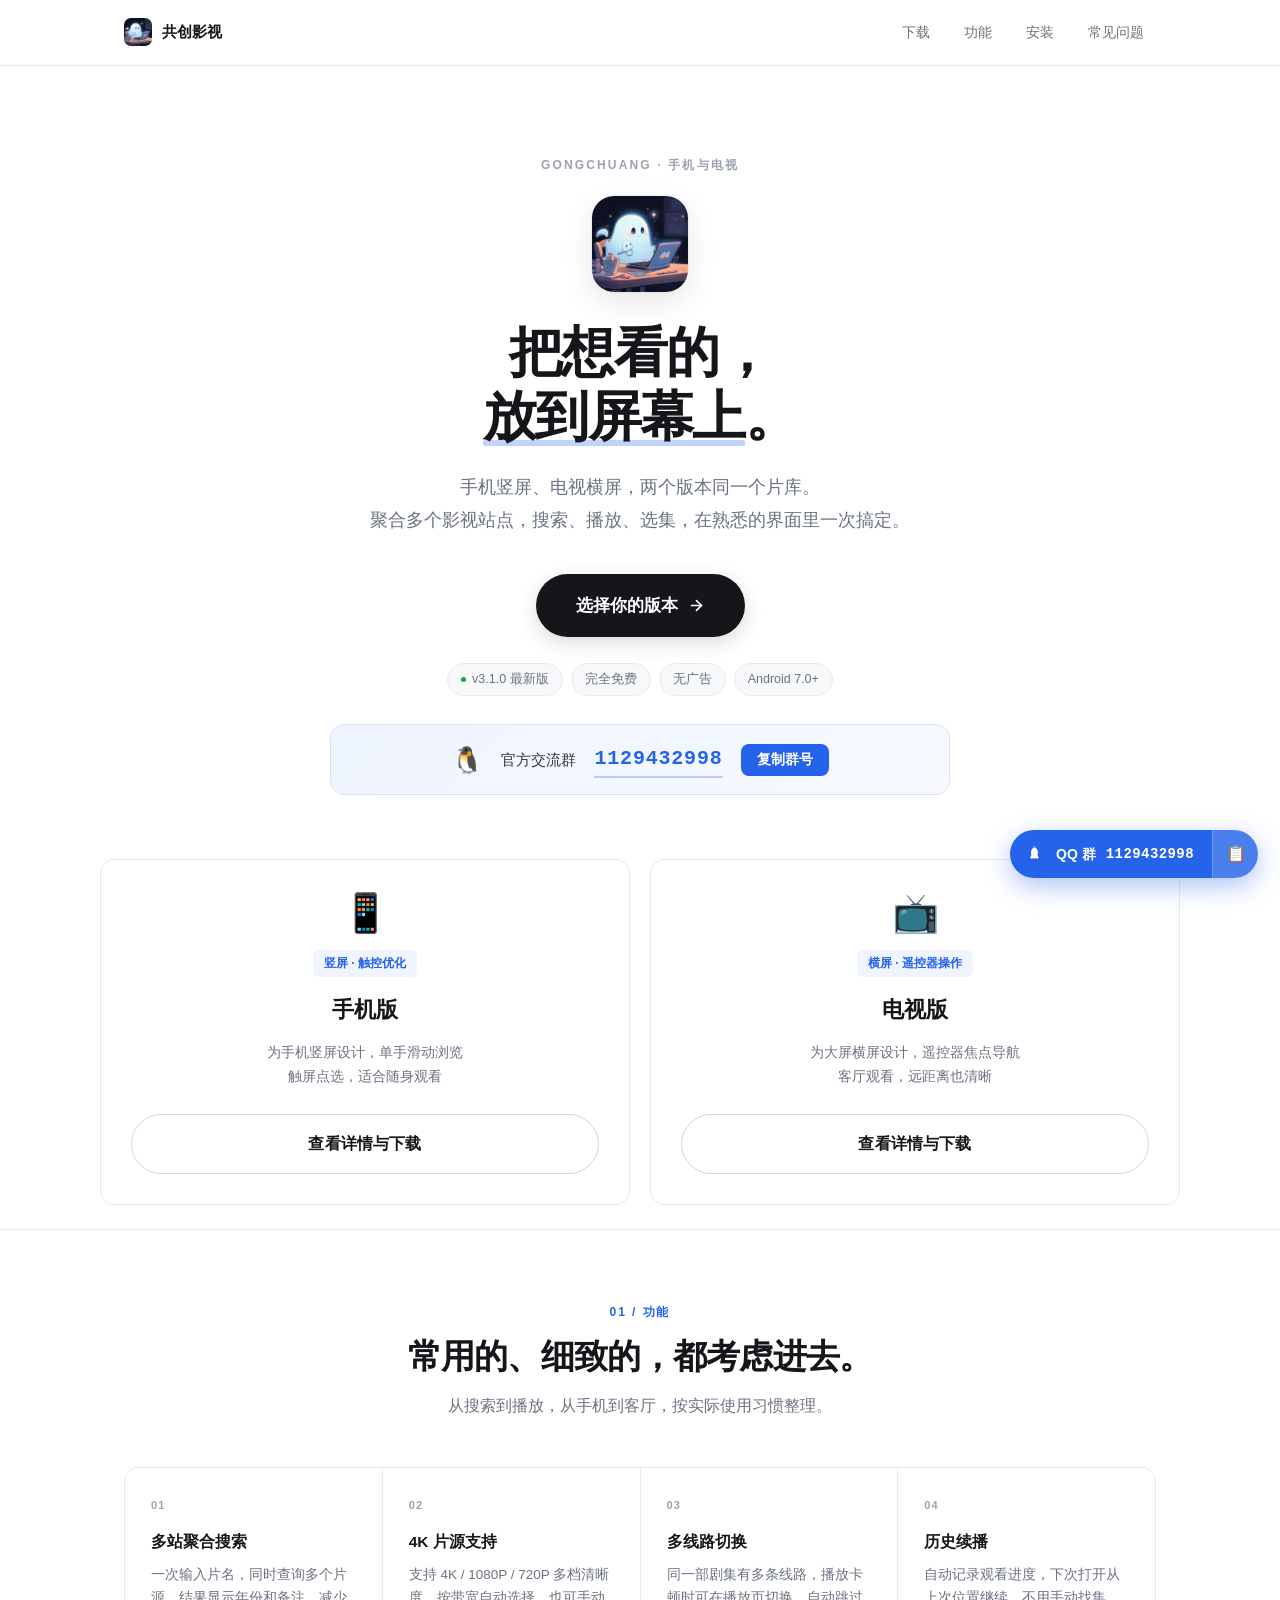
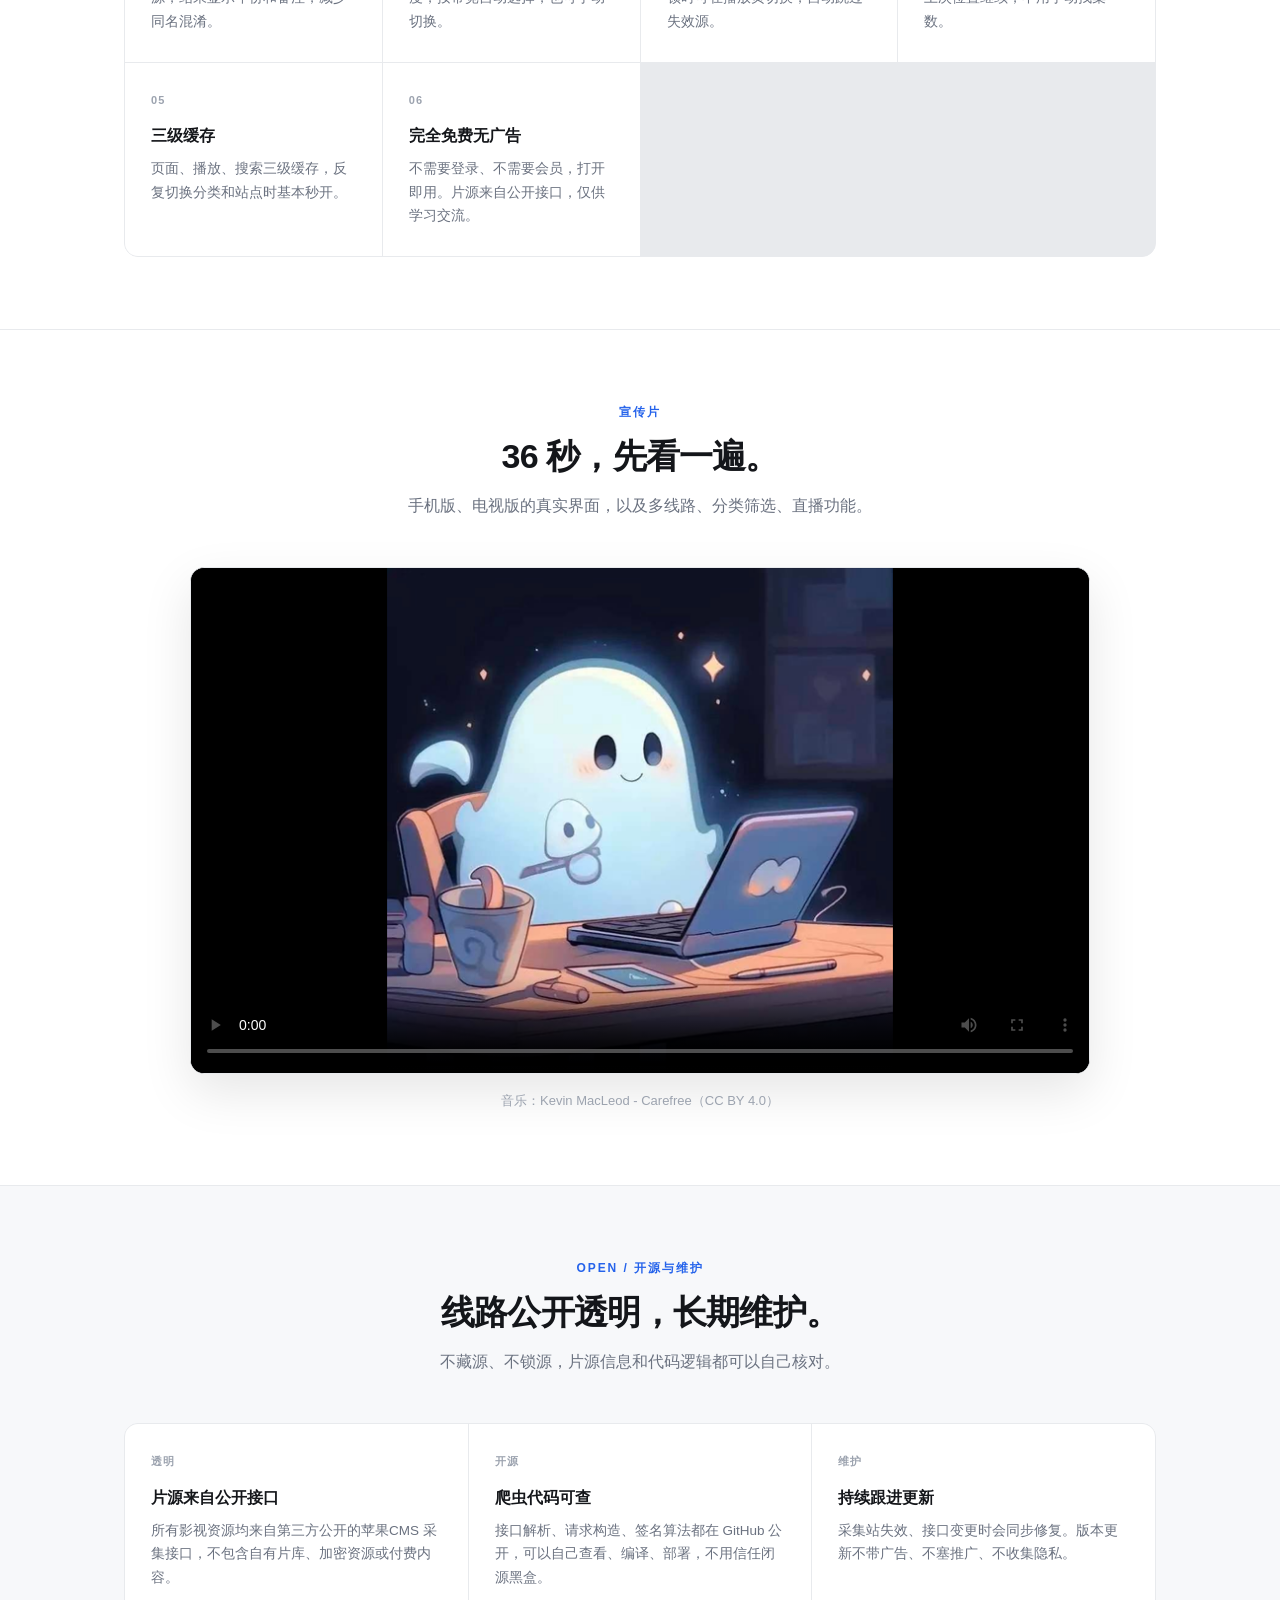
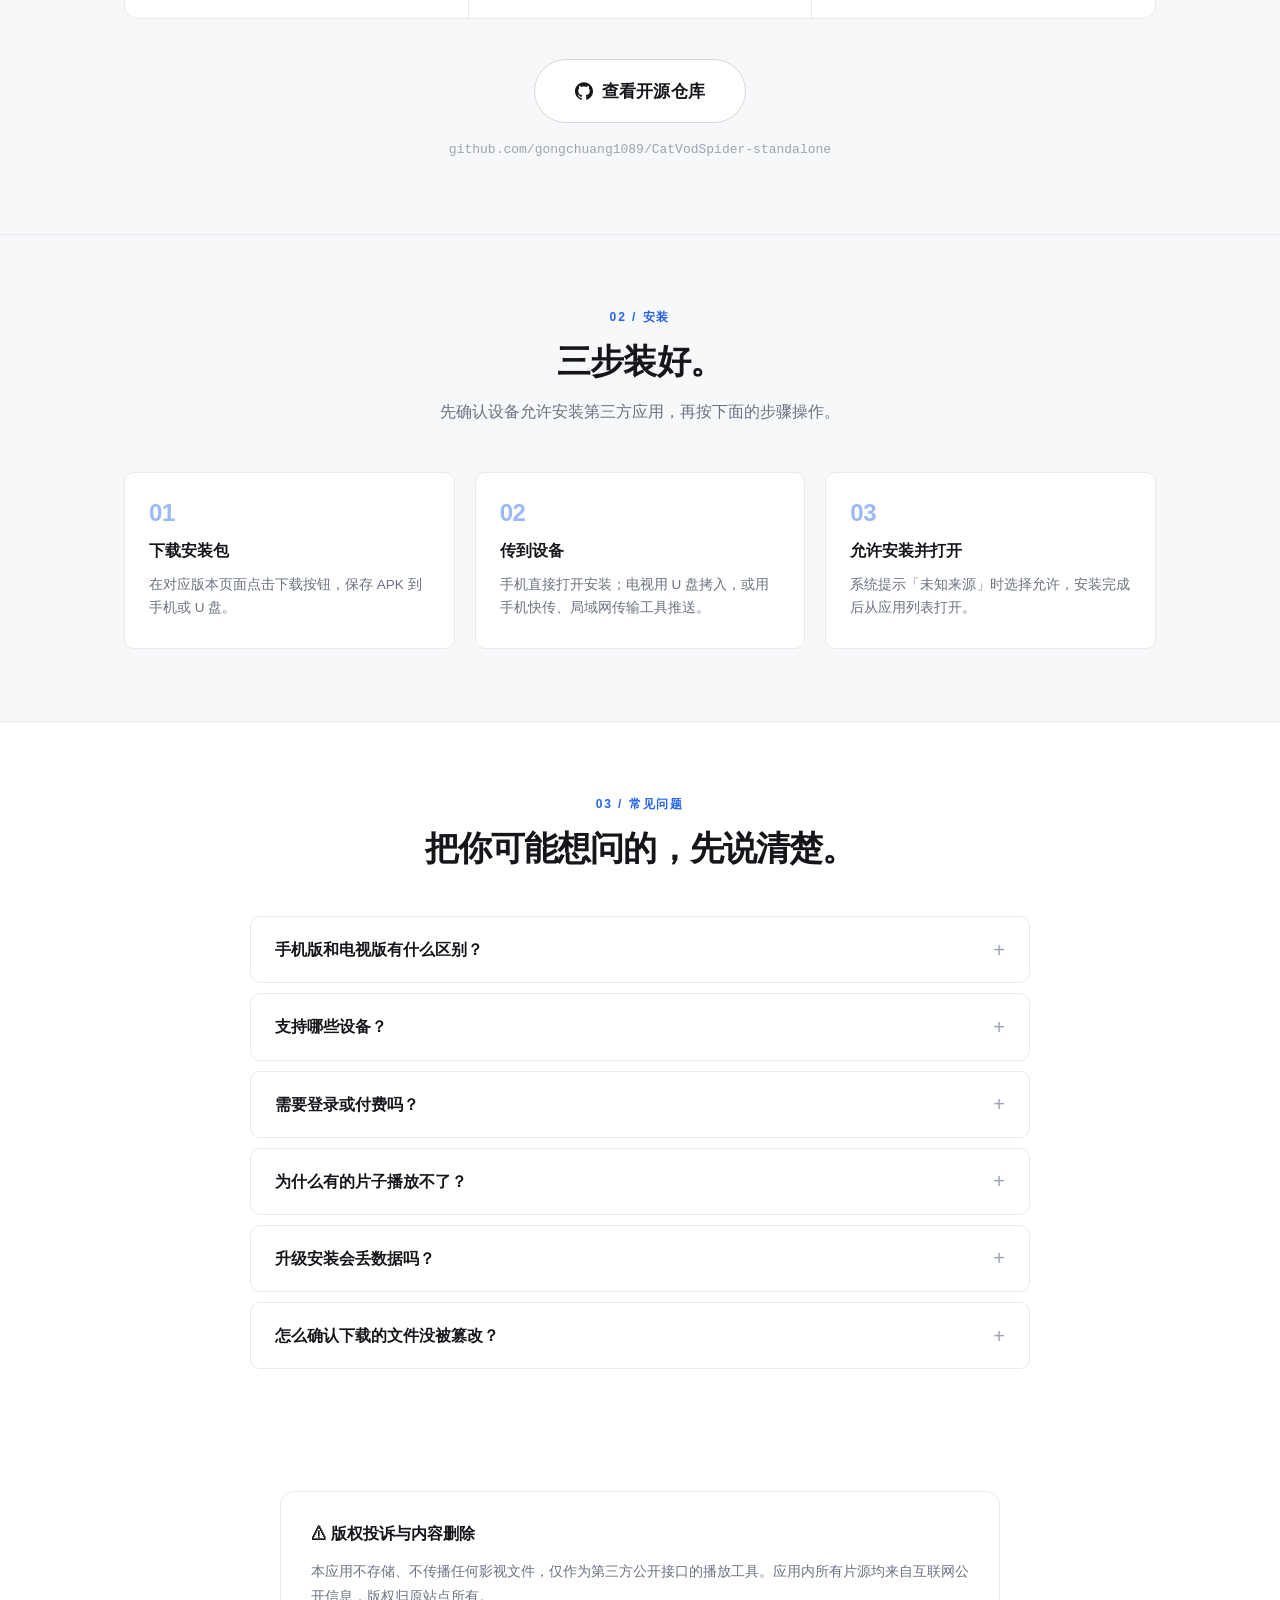
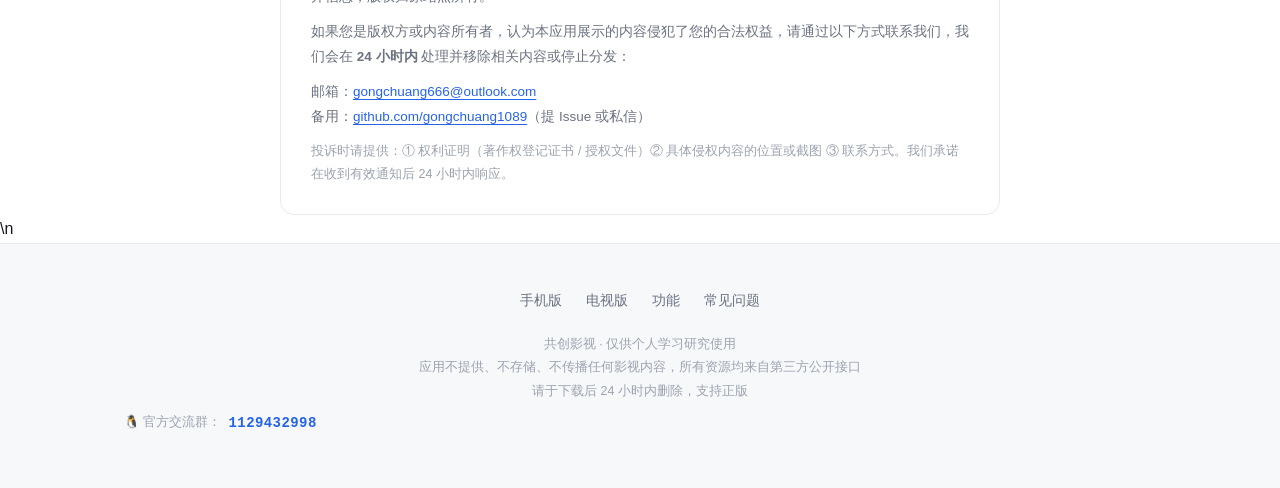
==== index.html @ 3f829c0d "Add files via upload" ====
<!DOCTYPE html>
<html lang="zh-CN">
<head>
<meta charset="UTF-8">
<meta name="viewport" content="width=device-width, initial-scale=1, viewport-fit=cover">
<meta name="theme-color" content="#ffffff">
<title>共创影视 · 手机版 / 电视版下载</title>
<meta name="description" content="共创影视 App 官方下载。手机竖屏、电视横屏双版本，聚合多个影视站点，4K 片源，无广告完全免费。">
<meta property="og:title" content="共创影视 · 手机版 / 电视版下载">
<meta property="og:description" content="手机竖屏、电视横屏双版本，聚合多个影视站点，4K 片源，无广告完全免费。">
<meta property="og:image" content="assets/icon.png">
<meta property="og:type" content="website">
<link rel="icon" href="assets/icon.png">
<link rel="apple-touch-icon" href="assets/icon.png">
<link rel="stylesheet" href="style.css">
</head>
<body>

<nav class="nav">
  <div class="nav-inner">
    <img class="nav-logo" src="assets/icon.png" alt="共创影视">
    <span class="nav-title">共创影视</span>
    <span class="nav-spacer"></span>
    <a class="nav-link" href="#download">下载</a>
    <a class="nav-link" href="#features">功能</a>
    <a class="nav-link" href="#install">安装</a>
    <a class="nav-link" href="#faq">常见问题</a>
  </div>
</nav>

<main>

  <!-- Hero -->
  <section class="wrap hero">
    <span class="hero-eyebrow">GONGCHUANG · 手机与电视</span>
    <img class="hero-icon" src="assets/icon.png" alt="共创影视图标">
    <h1>把想看的，<br><span class="mark">放到屏幕上</span>。</h1>
    <p class="hero-sub">
      手机竖屏、电视横屏，两个版本同一个片库。<br>
      聚合多个影视站点，搜索、播放、选集，在熟悉的界面里一次搞定。
    </p>
    <a class="btn btn-primary btn-lg" href="#download">
      选择你的版本
      <svg width="17" height="17" viewBox="0 0 24 24" fill="none" stroke="currentColor" stroke-width="2.4" stroke-linecap="round" stroke-linejoin="round"><line x1="5" y1="12" x2="19" y2="12"/><polyline points="12 5 19 12 12 19"/></svg>
    </a>
    <div class="hero-meta">
      <span class="meta-pill"><span class="dot"></span>v3.1.0 最新版</span>
      <span class="meta-pill">完全免费</span>
      <span class="meta-pill">无广告</span>
      <span class="meta-pill">Android 7.0+</span>
    </div>
      <div class="qq-banner">
      <span class="qq-icon">🐧</span>
      <span class="qq-text">官方交流群</span>
      <a class="qq-num qq-link" href="https://qm.qq.com/q/2h6XqxaWzi" target="_blank" rel="noopener noreferrer" title="点击打开 QQ 群">1129432998</a>
      <button class="qq-copy" data-qq="1129432998">复制群号</button>
    </div>
</section>

  <!-- 版本选择 -->
  <section class="wrap pick" id="download">
    <div class="pick-card">
      <div class="pick-emoji">📱</div>
      <span class="pick-tag">竖屏 · 触控优化</span>
      <h3>手机版</h3>
      <p>为手机竖屏设计，单手滑动浏览<br>触屏点选，适合随身观看</p>
      <a class="btn btn-outline" href="/phone">查看详情与下载</a>
    </div>
    <div class="pick-card">
      <div class="pick-emoji">📺</div>
      <span class="pick-tag">横屏 · 遥控器操作</span>
      <h3>电视版</h3>
      <p>为大屏横屏设计，遥控器焦点导航<br>客厅观看，远距离也清晰</p>
      <a class="btn btn-outline" href="/tv">查看详情与下载</a>
    </div>
  </section>

  <!-- 功能 -->
  <section class="section" id="features">
    <div class="wrap">
      <div class="section-head center">
        <span class="section-num">01 / 功能</span>
        <h2>常用的、细致的，都考虑进去。</h2>
        <p>从搜索到播放，从手机到客厅，按实际使用习惯整理。</p>
      </div>
      <div class="features">
        <div class="feat">
          <div class="feat-num">01</div>
          <h4>多站聚合搜索</h4>
          <p>一次输入片名，同时查询多个片源，结果显示年份和备注，减少同名混淆。</p>
        </div>
        <div class="feat">
          <div class="feat-num">02</div>
          <h4>4K 片源支持</h4>
          <p>支持 4K / 1080P / 720P 多档清晰度，按带宽自动选择，也可手动切换。</p>
        </div>
        <div class="feat">
          <div class="feat-num">03</div>
          <h4>多线路切换</h4>
          <p>同一部剧集有多条线路，播放卡顿时可在播放页切换，自动跳过失效源。</p>
        </div>
        <div class="feat">
          <div class="feat-num">04</div>
          <h4>历史续播</h4>
          <p>自动记录观看进度，下次打开从上次位置继续，不用手动找集数。</p>
        </div>
        <div class="feat">
          <div class="feat-num">05</div>
          <h4>三级缓存</h4>
          <p>页面、播放、搜索三级缓存，反复切换分类和站点时基本秒开。</p>
        </div>
        <div class="feat">
          <div class="feat-num">06</div>
          <h4>完全免费无广告</h4>
          <p>不需要登录、不需要会员，打开即用。片源来自公开接口，仅供学习交流。</p>
        </div>
      </div>
    </div>
  </section>

  <!-- 宣传片 -->
  <section class="section" id="promo">
    <div class="wrap">
      <div class="section-head center">
        <span class="section-num">宣传片</span>
        <h2>36 秒，先看一遍。</h2>
        <p>手机版、电视版的真实界面，以及多线路、分类筛选、直播功能。</p>
      </div>
      <div class="promo-wrap">
        <video id="promoVideo" controls preload="metadata" playsinline
               poster="assets/icon.png" class="promo-video">
          <source src="assets/promo.mp4" type="video/mp4">
          你的浏览器不支持 HTML5 视频，请
          <a href="assets/promo.mp4" download>点此下载</a>。
        </video>
      </div>
      <p style="text-align:center;margin-top:16px;font-size:13px;color:var(--text-faint);">
        音乐：Kevin MacLeod - Carefree（CC BY 4.0）
      </p>
    </div>
  </section>
  <!-- 开源与维护 -->
  <section class="section section-alt" id="opensource">
    <div class="wrap">
      <div class="section-head center">
        <span class="section-num">OPEN / 开源与维护</span>
        <h2>线路公开透明，长期维护。</h2>
        <p>不藏源、不锁源，片源信息和代码逻辑都可以自己核对。</p>
      </div>

      <div class="features">
        <div class="feat">
          <div class="feat-num">透明</div>
          <h4>片源来自公开接口</h4>
          <p>所有影视资源均来自第三方公开的苹果CMS 采集接口，不包含自有片库、加密资源或付费内容。</p>
        </div>
        <div class="feat">
          <div class="feat-num">开源</div>
          <h4>爬虫代码可查</h4>
          <p>接口解析、请求构造、签名算法都在 GitHub 公开，可以自己查看、编译、部署，不用信任闭源黑盒。</p>
        </div>
        <div class="feat">
          <div class="feat-num">维护</div>
          <h4>持续跟进更新</h4>
          <p>采集站失效、接口变更时会同步修复。版本更新不带广告、不塞推广、不收集隐私。</p>
        </div>
      </div>

      <div style="text-align:center;margin-top:40px;">
        <a class="btn btn-outline btn-lg" href="https://github.com/gongchuang1089/CatVodSpider-standalone" target="_blank" rel="noopener noreferrer">
          <svg width="18" height="18" viewBox="0 0 24 24" fill="currentColor" aria-hidden="true"><path d="M12 .297c-6.63 0-12 5.373-12 12 0 5.303 3.438 9.8 8.205 11.385.6.113.82-.258.82-.577 0-.285-.01-1.04-.015-2.04-3.338.724-4.042-1.61-4.042-1.61C4.422 18.07 3.633 17.7 3.633 17.7c-1.087-.744.084-.729.084-.729 1.205.084 1.838 1.236 1.838 1.236 1.07 1.835 2.809 1.305 3.495.998.108-.776.417-1.305.76-1.605-2.665-.3-5.466-1.332-5.466-5.93 0-1.31.465-2.38 1.235-3.22-.135-.303-.54-1.523.105-3.176 0 0 1.005-.322 3.3 1.23.96-.267 1.98-.399 3-.405 1.02.006 2.04.138 3 .405 2.28-1.552 3.285-1.23 3.285-1.23.645 1.653.24 2.873.12 3.176.765.84 1.23 1.91 1.23 3.22 0 4.61-2.805 5.625-5.475 5.92.42.36.81 1.096.81 2.22 0 1.606-.015 2.896-.015 3.286 0 .315.21.69.825.57C20.565 22.092 24 17.592 24 12.297c0-6.627-5.373-12-12-12"/></svg>
          查看开源仓库
        </a>
        <p style="margin-top:16px;font-size:13px;color:var(--text-faint);font-family:ui-monospace,Consolas,monospace;word-break:break-all;">github.com/gongchuang1089/CatVodSpider-standalone</p>
      </div>
    </div>
  </section>
  <!-- 安装 -->
  <section class="section section-alt" id="install">
    <div class="wrap">
      <div class="section-head center">
        <span class="section-num">02 / 安装</span>
        <h2>三步装好。</h2>
        <p>先确认设备允许安装第三方应用，再按下面的步骤操作。</p>
      </div>
      <div class="steps">
        <div class="step">
          <h4>下载安装包</h4>
          <p>在对应版本页面点击下载按钮，保存 APK 到手机或 U 盘。</p>
        </div>
        <div class="step">
          <h4>传到设备</h4>
          <p>手机直接打开安装；电视用 U 盘拷入，或用手机快传、局域网传输工具推送。</p>
        </div>
        <div class="step">
          <h4>允许安装并打开</h4>
          <p>系统提示「未知来源」时选择允许，安装完成后从应用列表打开。</p>
        </div>
      </div>
    </div>
  </section>

  <!-- FAQ -->
  <section class="section" id="faq">
    <div class="wrap">
      <div class="section-head center">
        <span class="section-num">03 / 常见问题</span>
        <h2>把你可能想问的，先说清楚。</h2>
      </div>
      <div class="faq">
        <details class="faq-item">
          <summary>手机版和电视版有什么区别？</summary>
          <div class="faq-body">
            两个版本功能完全一致，区别在界面：手机版是竖屏布局，适合触屏滑动操作；
            电视版是横屏布局，按钮更大、焦点更清晰，适合遥控器操作。片库和接口是同一套。
          </div>
        </details>
        <details class="faq-item">
          <summary>支持哪些设备？</summary>
          <div class="faq-body">
            Android 7.0 及以上的手机、平板、电视盒子、智能电视。
            安装包是 arm64-v8a 架构，2018 年之后的设备基本都支持。
            Apple TV、三星 Tizen、LG webOS 无法直接安装。
          </div>
        </details>
        <details class="faq-item">
          <summary>需要登录或付费吗？</summary>
          <div class="faq-body">
            不需要。应用完全免费，没有账号系统，也没有会员和广告。
            片源来自第三方公开接口，仅供个人学习研究使用。
          </div>
        </details>
        <details class="faq-item">
          <summary>为什么有的片子播放不了？</summary>
          <div class="faq-body">
            片源来自不同站点，部分资源可能失效或需要更高带宽。
            播放失败时可以：① 在播放页切换其他线路；② 返回重新选择片源；
            ③ 换一部同名的其他版本试试。
          </div>
        </details>
        <details class="faq-item">
          <summary>升级安装会丢数据吗？</summary>
          <div class="faq-body">
            同包名、同签名的版本可以直接覆盖安装，收藏和历史记录都会保留。
            如果提示签名冲突，说明旧版本来源不同，需要先卸载旧版再安装（会清空本地记录）。
          </div>
        </details>
        <details class="faq-item">
          <summary>怎么确认下载的文件没被篡改？</summary>
          <div class="faq-body">
            每个版本页面都提供了 SHA-256 校验值。下载后可以用文件管理器或电脑计算哈希值对比，
            一致说明文件完整。
          </div>
        </details>
      </div>
    </div>
  </section>

      <div class="report-box">
        <h4>⚠ 版权投诉与内容删除</h4>
        <p>本应用不存储、不传播任何影视文件，仅作为第三方公开接口的播放工具。应用内所有片源均来自互联网公开信息，版权归原站点所有。</p>
        <p>如果您是版权方或内容所有者，认为本应用展示的内容侵犯了您的合法权益，请通过以下方式联系我们，我们会在 <strong>24 小时内</strong> 处理并移除相关内容或停止分发：</p>
        <p>
          邮箱：<a href="mailto:gongchuang666@outlook.com">gongchuang666@outlook.com</a><br>
          备用：<a href="https://github.com/gongchuang1089" target="_blank" rel="noopener noreferrer">github.com/gongchuang1089</a>（提 Issue 或私信）
        </p>
        <p style="color:var(--text-faint);font-size:12.5px;">投诉时请提供：① 权利证明（著作权登记证书 / 授权文件）② 具体侵权内容的位置或截图 ③ 联系方式。我们承诺在收到有效通知后 24 小时内响应。</p>
      </div>\n</main>

<footer class="footer">
  <div class="wrap">
    <div class="links">
      <a href="/phone">手机版</a>
      <a href="/tv">电视版</a>
      <a href="#features">功能</a>
      <a href="#faq">常见问题</a>
    </div>
    <p>
      共创影视 · 仅供个人学习研究使用<br>
      应用不提供、不存储、不传播任何影视内容，所有资源均来自第三方公开接口<br>
      请于下载后 24 小时内删除，支持正版
    </p>
      <p class="footer-qq">
        🐧 官方交流群：<strong>1129432998</strong>
      </p>  </div>
</footer>

<!-- 下载免责声明弹窗 -->
<div class="modal-mask" id="dlModal">
  <div class="modal-box">
    <div class="modal-head">
      <h3>下载前请阅读</h3>
      <p>本应用不提供任何影视内容，仅为第三方公开接口的播放工具</p>
    </div>
    <div class="modal-body">
      <ol>
        <li><strong>应用性质</strong>：本应用是一个空壳播放器，<strong>不提供、不存储、不传播</strong>任何影视资源。所有内容均由用户自行配置的第三方接口提供，与本应用开发者无关。</li>
        <li><strong>接口来源</strong>：应用内使用的片源接口来自互联网公开信息，版权归原站点所有。本应用不对任何第三方内容的合法性、准确性、完整性负责。</li>
        <li><strong>使用范围</strong>：仅供个人学习、研究、技术交流使用，<strong>禁止任何商业用途</strong>。请于下载后 24 小时内自行删除。</li>
        <li><strong>版权声明</strong>：请支持正版影视作品。如您喜欢某部作品，请通过正规渠道购买或订阅。因使用本应用产生的任何版权纠纷，由使用者自行承担。</li>
        <li><strong>免责条款</strong>：使用本应用即表示您已理解并同意上述条款。因使用本应用造成的任何直接或间接损失，开发者不承担任何责任。</li>
      </ol>
    </div>
    <div class="modal-foot">
      <label class="modal-check">
        <input type="checkbox" id="dlAgree">
        <span>我已阅读并同意上述条款，仅用于个人学习研究</span>
      </label>
      <div class="modal-actions">
        <button class="btn btn-outline" id="dlCancel">取消</button>
        <a class="btn btn-primary" id="dlConfirm" style="pointer-events:none;opacity:.42;" href="#">确认下载</a>
      </div>
    </div>
  </div>
</div>
<!-- QQ 群悬浮按钮 -->
<div class="qq-float-group"><a class="qq-float" href="https://qm.qq.com/q/2h6XqxaWzi" target="_blank" rel="noopener noreferrer" title="打开 QQ 群">
  <svg width="18" height="18" viewBox="0 0 24 24" fill="currentColor"><path d="M12.003 2c-4.418 0-8 3.582-8 8 0 1.106.225 2.161.632 3.123-.518 1.375-1.363 2.85-1.363 3.877 0 .32.14.607.375.807.06.052 1.485.966 3.09-.098.61.135 1.243.208 1.894.208h.001c.65 0 1.283-.073 1.893-.208 1.605 1.064 3.03.15 3.09.098.235-.2.375-.487.375-.807 0-1.027-.845-2.502-1.363-3.877.407-.962.632-2.017.632-3.123 0-4.418-3.581-8-8-8z"/></svg>
  <span>QQ 群</span>
  <span class="qq-float-num">1129432998</span>
</a><button class="qq-float-copy" data-qq="1129432998" title="复制群号">📋</button></div>
<div class="qq-toast" id="qqToast">群号已复制</div>
<div class="lightbox" id="lightbox"><img id="lightbox-img" alt=""></div>
<script>
document.querySelectorAll('img[data-zoom]').forEach(function (img) {
  img.addEventListener('click', function () {
    var lb = document.getElementById('lightbox');
    document.getElementById('lightbox-img').src = img.src;
    lb.classList.add('on');
  });
});
document.getElementById('lightbox').addEventListener('click', function () {
  this.classList.remove('on');
});
</script>
<script>
(function () {
  var modal = document.getElementById('dlModal');
  if (!modal) return;
  var agree = document.getElementById('dlAgree');
  var confirmBtn = document.getElementById('dlConfirm');
  var cancelBtn = document.getElementById('dlCancel');
  var pendingUrl = '';

  function openModal(url) {
    pendingUrl = url;
    modal.classList.add('on');
    agree.checked = false;
    confirmBtn.style.pointerEvents = 'none';
    confirmBtn.style.opacity = '.42';
    document.body.style.overflow = 'hidden';
  }
  function closeModal() {
    modal.classList.remove('on');
    document.body.style.overflow = '';
    pendingUrl = '';
  }

  // 拦截所有指向 .apk 的下载链接
  document.querySelectorAll('a[href$=".apk"], a[href*=".apk?"]').forEach(function (a) {
    a.addEventListener('click', function (e) {
      e.preventDefault();
      openModal(a.href);
    });
  });

  agree.addEventListener('change', function () {
    if (agree.checked) {
      confirmBtn.style.pointerEvents = 'auto';
      confirmBtn.style.opacity = '1';
    } else {
      confirmBtn.style.pointerEvents = 'none';
      confirmBtn.style.opacity = '.42';
    }
  });

  confirmBtn.addEventListener('click', function (e) {
    e.preventDefault();
    if (!agree.checked || !pendingUrl) return;
    window.location.href = pendingUrl;
    setTimeout(closeModal, 800);
  });

  cancelBtn.addEventListener('click', closeModal);
  modal.addEventListener('click', function (e) {
    if (e.target === modal) closeModal();
  });
  document.addEventListener('keydown', function (e) {
    if (e.key === 'Escape' && modal.classList.contains('on')) closeModal();
  });
})();
</script>
<script>
(function () {
  function toast(msg) {
    var t = document.getElementById('qqToast');
    if (!t) return;
    t.textContent = msg;
    t.classList.add('on');
    clearTimeout(t._timer);
    t._timer = setTimeout(function () { t.classList.remove('on'); }, 1800);
  }

  function copyText(text, cb) {
    if (navigator.clipboard && window.isSecureContext) {
      navigator.clipboard.writeText(text).then(function () { cb(true); }, function () { cb(false); });
    } else {
      var ta = document.createElement('textarea');
      ta.value = text;
      ta.style.cssText = 'position:fixed;left:-9999px;top:0;';
      document.body.appendChild(ta);
      ta.select();
      var ok = false;
      try { ok = document.execCommand('copy'); } catch (e) {}
      document.body.removeChild(ta);
      cb(ok);
    }
  }

  document.querySelectorAll('[data-qq]').forEach(function (el) {
    el.addEventListener('click', function () {
      var qq = el.getAttribute('data-qq');
      copyText(qq, function (ok) {
        if (ok) {
          toast('群号已复制：' + qq);
          if (el.classList.contains('qq-copy')) {
            var old = el.textContent;
            el.textContent = '已复制';
            el.classList.add('done');
            setTimeout(function () {
              el.textContent = old;
              el.classList.remove('done');
            }, 1600);
          }
        } else {
          toast('群号：' + qq + '（请手动复制）');
        }
      });
    });
  });
})();
</script>
</body>
</html>
---- style.css ----
/* ==========================================================
   共创影视 · 下载站
   浅色主题（仿 tvaiku.com 排版）
   ========================================================== */

:root {
    --bg: #ffffff;
    --bg-alt: #f7f8fa;
    --text: #14161a;
    --text-2: #33373d;
    --text-dim: #6b7280;
    --text-faint: #9ca3af;
    --border: #e8eaed;
    --border-strong: #d4d7dd;
    --primary: #2563eb;
    --primary-hover: #1d4ed8;
    --primary-soft: #eff4ff;
    --green: #16a34a;
    --radius: 14px;
    --radius-sm: 10px;
    --max: 1080px;
}

* { margin: 0; padding: 0; box-sizing: border-box; }

html { scroll-behavior: smooth; -webkit-text-size-adjust: 100%; }

body {
    background: var(--bg);
    color: var(--text);
    font-family: -apple-system, BlinkMacSystemFont, "Segoe UI", "PingFang SC",
                 "Hiragino Sans GB", "Microsoft YaHei", "Helvetica Neue", Arial, sans-serif;
    font-size: 16px;
    line-height: 1.75;
    -webkit-font-smoothing: antialiased;
    overflow-x: hidden;
}

img { max-width: 100%; display: block; }

a { color: var(--primary); text-decoration: none; }

.wrap {
    max-width: var(--max);
    margin: 0 auto;
    padding: 0 24px;
}

/* ================= 顶部导航 ================= */

.nav {
    position: sticky;
    top: 0;
    z-index: 100;
    background: rgba(255, 255, 255, .92);
    backdrop-filter: saturate(180%) blur(12px);
    -webkit-backdrop-filter: saturate(180%) blur(12px);
    border-bottom: 1px solid var(--border);
}

.nav-inner {
    max-width: var(--max);
    margin: 0 auto;
    padding: 14px 24px;
    display: flex;
    align-items: center;
    gap: 10px;
}

.nav-logo {
    width: 28px; height: 28px;
    border-radius: 7px;
    object-fit: cover;
    flex-shrink: 0;
}

.nav-title {
    font-size: 15px;
    font-weight: 600;
    color: var(--text);
    letter-spacing: .01em;
}

.nav-spacer { flex: 1; }

.nav-link {
    color: var(--text-dim);
    font-size: 14px;
    padding: 6px 12px;
    border-radius: 8px;
    transition: .16s;
}

.nav-link:hover { color: var(--text); background: var(--bg-alt); }

/* ================= Hero ================= */

.hero {
    padding: 84px 0 64px;
    text-align: center;
}

.hero-eyebrow {
    display: inline-block;
    font-size: 12px;
    font-weight: 600;
    letter-spacing: .18em;
    text-transform: uppercase;
    color: var(--text-faint);
    margin-bottom: 20px;
}

.hero-icon {
    width: 96px; height: 96px;
    border-radius: 22px;
    margin: 0 auto 28px;
    object-fit: cover;
    box-shadow: 0 10px 30px rgba(0, 0, 0, .10),
                0 0 0 1px rgba(0, 0, 0, .04);
}

.hero h1 {
    font-size: clamp(32px, 5.8vw, 54px);
    font-weight: 800;
    letter-spacing: -.03em;
    line-height: 1.2;
    margin-bottom: 22px;
    color: var(--text);
}

/* 仿 tvaiku 的下划线强调 */
.hero h1 .mark {
    position: relative;
    display: inline-block;
    color: var(--text);
}

.hero h1 .mark::after {
    content: "";
    position: absolute;
    left: 0; right: 0;
    bottom: .06em;
    height: .11em;
    background: var(--primary);
    opacity: .28;
    border-radius: 2px;
    z-index: -1;
}

.hero-sub {
    font-size: clamp(15px, 2vw, 18px);
    color: var(--text-dim);
    max-width: 600px;
    margin: 0 auto 36px;
    line-height: 1.85;
}

.hero-meta {
    display: flex;
    justify-content: center;
    flex-wrap: wrap;
    gap: 8px;
    margin-top: 26px;
}

.meta-pill {
    display: inline-flex;
    align-items: center;
    gap: 6px;
    padding: 5px 13px;
    background: var(--bg-alt);
    border: 1px solid var(--border);
    border-radius: 999px;
    font-size: 12.5px;
    color: var(--text-dim);
}

.meta-pill .dot {
    width: 5px; height: 5px;
    border-radius: 50%;
    background: var(--green);
}

/* ================= 按钮 ================= */

.btn {
    display: inline-flex;
    align-items: center;
    justify-content: center;
    gap: 9px;
    padding: 15px 34px;
    border-radius: 999px;
    font-size: 16px;
    font-weight: 600;
    border: none;
    cursor: pointer;
    transition: .18s;
    font-family: inherit;
    letter-spacing: .01em;
    white-space: nowrap;
}

.btn-primary {
    background: var(--text);
    color: #fff;
    box-shadow: 0 6px 20px rgba(0, 0, 0, .14);
}

.btn-primary:hover {
    background: #000;
    transform: translateY(-1px);
    box-shadow: 0 10px 26px rgba(0, 0, 0, .2);
}

.btn-outline {
    background: #fff;
    color: var(--text);
    border: 1px solid var(--border-strong);
}

.btn-outline:hover { background: var(--bg-alt); border-color: var(--text-faint); }

.btn-lg { padding: 17px 40px; font-size: 16.5px; }

.btn-block { width: 100%; }

.btn svg { flex-shrink: 0; }

/* ================= 版本选择 ================= */

.pick {
    display: grid;
    grid-template-columns: repeat(auto-fit, minmax(280px, 1fr));
    gap: 20px;
    padding: 0 0 24px;
}

.pick-card {
    background: #fff;
    border: 1px solid var(--border);
    border-radius: var(--radius);
    padding: 34px 30px 30px;
    text-align: center;
    transition: .2s;
    position: relative;
}

.pick-card:hover {
    border-color: var(--border-strong);
    box-shadow: 0 12px 34px rgba(0, 0, 0, .06);
    transform: translateY(-3px);
}

.pick-emoji { font-size: 38px; margin-bottom: 16px; line-height: 1; }

.pick-tag {
    display: inline-block;
    padding: 3px 11px;
    background: var(--primary-soft);
    color: var(--primary);
    border-radius: 6px;
    font-size: 12px;
    font-weight: 600;
    margin-bottom: 14px;
}

.pick-card h3 {
    font-size: 22px;
    font-weight: 700;
    margin-bottom: 10px;
    letter-spacing: -.01em;
}

.pick-card p {
    color: var(--text-dim);
    font-size: 14px;
    line-height: 1.75;
    margin-bottom: 24px;
    min-height: 50px;
}

.pick-card .btn { width: 100%; }

/* ================= 区块 ================= */

.section {
    padding: 72px 0;
    border-top: 1px solid var(--border);
}

.section-alt { background: var(--bg-alt); }

.section-head {
    margin-bottom: 46px;
}

.section-head.center { text-align: center; }

.section-num {
    font-size: 12px;
    font-weight: 700;
    letter-spacing: .16em;
    color: var(--primary);
    margin-bottom: 12px;
    display: block;
}

.section-head h2 {
    font-size: clamp(25px, 3.8vw, 34px);
    font-weight: 800;
    letter-spacing: -.025em;
    line-height: 1.28;
    margin-bottom: 14px;
}

.section-head p {
    color: var(--text-dim);
    font-size: 16px;
    max-width: 600px;
    line-height: 1.8;
}

.section-head.center p { margin: 0 auto; }

/* ================= 左右交替图文 ================= */

.split {
    display: grid;
    grid-template-columns: 1fr 1fr;
    gap: 56px;
    align-items: center;
    margin-bottom: 72px;
}

.split:last-child { margin-bottom: 0; }

.split.rev { direction: rtl; }

.split.rev > * { direction: ltr; }

.split-media {
    border-radius: var(--radius);
    overflow: hidden;
    border: 1px solid var(--border);
    background: var(--bg-alt);
    box-shadow: 0 14px 40px rgba(0, 0, 0, .07);
}

.split-media img { width: 100%; cursor: zoom-in; display: block; }

.split-body h3 {
    font-size: clamp(20px, 2.6vw, 25px);
    font-weight: 700;
    letter-spacing: -.015em;
    line-height: 1.4;
    margin-bottom: 16px;
}

.split-body p {
    color: var(--text-dim);
    font-size: 15.5px;
    line-height: 1.85;
    margin-bottom: 14px;
}

.split-body .hint {
    display: inline-flex;
    align-items: center;
    gap: 7px;
    margin-top: 8px;
    font-size: 13.5px;
    color: var(--primary);
}

.split-body ul {
    list-style: none;
    margin-top: 16px;
}

.split-body li {
    position: relative;
    padding-left: 22px;
    color: var(--text-2);
    font-size: 15px;
    line-height: 1.85;
    margin-bottom: 8px;
}

.split-body li::before {
    content: "";
    position: absolute;
    left: 4px; top: .68em;
    width: 6px; height: 6px;
    border-radius: 50%;
    background: var(--primary);
    opacity: .55;
}

/* ================= 功能格 ================= */

.features {
    display: grid;
    grid-template-columns: repeat(auto-fit, minmax(250px, 1fr));
    gap: 1px;
    background: var(--border);
    border: 1px solid var(--border);
    border-radius: var(--radius);
    overflow: hidden;
}

.feat {
    background: #fff;
    padding: 28px 26px;
    transition: .18s;
}

.feat:hover { background: var(--bg-alt); }

.feat-num {
    font-size: 11px;
    font-weight: 700;
    letter-spacing: .1em;
    color: var(--text-faint);
    margin-bottom: 12px;
}

.feat h4 {
    font-size: 15.5px;
    font-weight: 650;
    margin-bottom: 8px;
    color: var(--text);
}

.feat p {
    font-size: 13.5px;
    color: var(--text-dim);
    line-height: 1.75;
}

/* ================= 截图网格 ================= */

.shots-phone {
    display: grid;
    grid-template-columns: repeat(auto-fit, minmax(170px, 1fr));
    gap: 16px;
}

.shots-phone img {
    border-radius: var(--radius-sm);
    border: 1px solid var(--border);
    transition: .2s;
    cursor: zoom-in;
    width: 100%;
    background: var(--bg-alt);
}

.shots-phone img:hover {
    transform: translateY(-4px);
    border-color: var(--border-strong);
    box-shadow: 0 12px 32px rgba(0, 0, 0, .1);
}

.shots-tv {
    display: grid;
    grid-template-columns: repeat(auto-fit, minmax(330px, 1fr));
    gap: 20px;
}

.shots-tv figure {
    background: #fff;
    border: 1px solid var(--border);
    border-radius: var(--radius-sm);
    overflow: hidden;
    transition: .2s;
}

.shots-tv figure:hover {
    transform: translateY(-4px);
    border-color: var(--border-strong);
    box-shadow: 0 12px 32px rgba(0, 0, 0, .1);
}

.shots-tv img { width: 100%; cursor: zoom-in; display: block; background: var(--bg-alt); }

.shots-tv figcaption {
    padding: 13px 18px;
    font-size: 13px;
    color: var(--text-dim);
    border-top: 1px solid var(--border);
}

/* 图片放大 */
.lightbox {
    position: fixed;
    inset: 0;
    background: rgba(0, 0, 0, .88);
    display: none;
    align-items: center;
    justify-content: center;
    z-index: 999;
    padding: 24px;
    cursor: zoom-out;
}

.lightbox.on { display: flex; }

.lightbox img {
    max-width: 100%;
    max-height: 100%;
    border-radius: 10px;
    box-shadow: 0 20px 60px rgba(0, 0, 0, .5);
}

/* ================= 步骤 ================= */

.steps {
    display: grid;
    grid-template-columns: repeat(auto-fit, minmax(240px, 1fr));
    gap: 20px;
    counter-reset: step;
}

.step {
    background: #fff;
    border: 1px solid var(--border);
    border-radius: var(--radius-sm);
    padding: 28px 24px;
    counter-increment: step;
    position: relative;
    transition: .18s;
}

.step:hover { border-color: var(--border-strong); }

.step::before {
    content: "0" counter(step);
    display: block;
    font-size: 24px;
    font-weight: 800;
    color: var(--primary);
    opacity: .45;
    margin-bottom: 12px;
    letter-spacing: -.02em;
    line-height: 1;
}

.step h4 { font-size: 15.5px; font-weight: 650; margin-bottom: 8px; }

.step p { font-size: 13.5px; color: var(--text-dim); line-height: 1.75; }

/* ================= 信息表 ================= */

.info-table {
    background: #fff;
    border: 1px solid var(--border);
    border-radius: var(--radius);
    overflow: hidden;
    max-width: 760px;
    margin: 0 auto;
}

.info-row {
    display: flex;
    justify-content: space-between;
    align-items: center;
    gap: 20px;
    padding: 15px 24px;
    border-bottom: 1px solid var(--border);
    font-size: 14px;
}

.info-row:last-child { border-bottom: none; }

.info-row .k { color: var(--text-dim); flex-shrink: 0; }

.info-row .v {
    font-family: ui-monospace, "SF Mono", Consolas, monospace;
    font-size: 13px;
    text-align: right;
    word-break: break-all;
    color: var(--text);
    font-weight: 500;
}

.info-row .v.small { font-size: 11.5px; color: var(--text-dim); font-weight: 400; }

/* ================= FAQ ================= */

.faq { max-width: 780px; margin: 0 auto; }

.faq-item {
    background: #fff;
    border: 1px solid var(--border);
    border-radius: var(--radius-sm);
    margin-bottom: 10px;
    overflow: hidden;
    transition: .18s;
}

.faq-item:hover { border-color: var(--border-strong); }

.faq-item summary {
    padding: 19px 24px;
    font-size: 15.5px;
    font-weight: 600;
    cursor: pointer;
    list-style: none;
    display: flex;
    justify-content: space-between;
    align-items: center;
    gap: 16px;
    color: var(--text);
}

.faq-item summary::-webkit-details-marker { display: none; }

.faq-item summary::after {
    content: "+";
    font-size: 20px;
    font-weight: 300;
    color: var(--text-faint);
    flex-shrink: 0;
    transition: .2s;
    line-height: 1;
}

.faq-item[open] summary::after { content: "−"; color: var(--primary); }

.faq-body {
    padding: 0 24px 22px;
    font-size: 14.5px;
    color: var(--text-dim);
    line-height: 1.85;
    border-top: 1px solid var(--border);
    padding-top: 18px;
    margin-top: -1px;
}

.faq-body a { color: var(--primary); text-decoration: underline; text-underline-offset: 3px; }

/* ================= 下载卡片 ================= */

.dl-card {
    background: var(--bg-alt);
    border: 1px solid var(--border);
    border-radius: var(--radius);
    padding: 40px 32px;
    text-align: center;
}

.dl-card .btn { margin-bottom: 18px; }

.dl-note {
    font-size: 13px;
    color: var(--text-faint);
    line-height: 1.7;
}

/* ================= 底部 ================= */

.footer {
    border-top: 1px solid var(--border);
    padding: 44px 0 52px;
    background: var(--bg-alt);
}

.footer .links {
    display: flex;
    justify-content: center;
    gap: 24px;
    margin-bottom: 20px;
    flex-wrap: wrap;
}

.footer .links a {
    font-size: 14px;
    color: var(--text-dim);
}

.footer .links a:hover { color: var(--text); }

.footer p {
    font-size: 12.5px;
    color: var(--text-faint);
    line-height: 1.9;
    text-align: center;
}

/* ================= 响应式 ================= */

@media (max-width: 820px) {
    .split {
        grid-template-columns: 1fr;
        gap: 28px;
        margin-bottom: 52px;
    }
    .split.rev { direction: ltr; }
    .split-media { order: -1; }
    .section { padding: 52px 0; }
    .hero { padding: 56px 0 44px; }
}

@media (max-width: 640px) {
    .nav-link { display: none; }
    .hero h1 { letter-spacing: -.02em; }
    .hero-icon { width: 78px; height: 78px; border-radius: 18px; }
    .pick-card { padding: 28px 22px; }
    .btn { padding: 14px 28px; font-size: 15px; }
    .btn-lg { padding: 15px 32px; font-size: 15.5px; }
    .info-row { flex-direction: column; align-items: flex-start; gap: 6px; padding: 14px 18px; }
    .info-row .v { text-align: left; }
    .features { grid-template-columns: 1fr; }
    .dl-card { padding: 30px 22px; }
}

@media (prefers-reduced-motion: reduce) {
    *, *::before, *::after {
        animation-duration: .01ms !important;
        transition-duration: .01ms !important;
        scroll-behavior: auto !important;
    }
}

/* ================= 下载免责声明弹窗 ================= */

.modal-mask {
    position: fixed;
    inset: 0;
    background: rgba(10, 12, 18, .55);
    backdrop-filter: blur(6px);
    -webkit-backdrop-filter: blur(6px);
    display: none;
    align-items: center;
    justify-content: center;
    z-index: 1000;
    padding: 20px;
    overflow-y: auto;
}

.modal-mask.on { display: flex; }

.modal-box {
    background: #fff;
    border-radius: 18px;
    max-width: 560px;
    width: 100%;
    box-shadow: 0 24px 80px rgba(0, 0, 0, .25);
    overflow: hidden;
    animation: modalIn .26s cubic-bezier(.2,.8,.3,1);
}

@keyframes modalIn {
    from { opacity: 0; transform: translateY(16px) scale(.97); }
    to   { opacity: 1; transform: translateY(0) scale(1); }
}

.modal-head {
    padding: 24px 26px 16px;
    border-bottom: 1px solid var(--border);
}

.modal-head h3 {
    font-size: 19px;
    font-weight: 700;
    color: var(--text);
    letter-spacing: -.01em;
}

.modal-head p {
    font-size: 13px;
    color: var(--text-faint);
    margin-top: 5px;
}

.modal-body {
    padding: 20px 26px;
    max-height: 46vh;
    overflow-y: auto;
    font-size: 14px;
    line-height: 1.85;
    color: var(--text-2);
}

.modal-body ol {
    margin: 0;
    padding-left: 20px;
}

.modal-body li { margin-bottom: 10px; }

.modal-body li:last-child { margin-bottom: 0; }

.modal-body strong { color: var(--text); font-weight: 650; }

.modal-foot {
    padding: 18px 26px 24px;
    border-top: 1px solid var(--border);
    background: var(--bg-alt);
}

.modal-check {
    display: flex;
    align-items: flex-start;
    gap: 10px;
    margin-bottom: 16px;
    cursor: pointer;
    font-size: 14px;
    color: var(--text-2);
    user-select: none;
}

.modal-check input {
    width: 18px;
    height: 18px;
    margin-top: 2px;
    accent-color: var(--primary);
    cursor: pointer;
    flex-shrink: 0;
}

.modal-actions {
    display: flex;
    gap: 10px;
}

.modal-actions .btn { flex: 1; padding: 13px 20px; font-size: 15px; }

.modal-actions .btn:disabled {
    opacity: .42;
    cursor: not-allowed;
    transform: none;
    box-shadow: none;
}

/* ================= 投诉联系 ================= */

.report-box {
    max-width: 720px;
    margin: 40px auto 0;
    background: #fff;
    border: 1px solid var(--border);
    border-radius: var(--radius);
    padding: 28px 30px;
}

.report-box h4 {
    font-size: 16px;
    font-weight: 700;
    margin-bottom: 12px;
    display: flex;
    align-items: center;
    gap: 8px;
}

.report-box p {
    font-size: 13.5px;
    color: var(--text-dim);
    line-height: 1.85;
    margin-bottom: 10px;
}

.report-box p:last-child { margin-bottom: 0; }

.report-box a {
    color: var(--primary);
    font-weight: 500;
    text-decoration: underline;
    text-underline-offset: 3px;
    word-break: break-all;
}

@media (max-width: 640px) {
    .modal-box { border-radius: 16px; }
    .modal-head { padding: 20px 20px 14px; }
    .modal-body { padding: 16px 20px; max-height: 42vh; font-size: 13.5px; }
    .modal-foot { padding: 14px 20px 20px; }
    .report-box { padding: 22px 20px; }
}
/* ================= 宣传片 ================= */

.promo-wrap {
    max-width: 900px;
    margin: 0 auto;
    border-radius: var(--radius);
    overflow: hidden;
    border: 1px solid var(--border);
    box-shadow: 0 18px 50px rgba(0, 0, 0, .10);
    background: #000;
}

.promo-video {
    width: 100%;
    display: block;
    aspect-ratio: 16 / 9;
    background: #000;
}

@media (max-width: 640px) {
    .promo-wrap { border-radius: 12px; }
}
/* ================= QQ 群 ================= */

/* Hero 下方的群横幅 */
.qq-banner {
    display: flex;
    align-items: center;
    justify-content: center;
    gap: 18px;
    flex-wrap: wrap;
    max-width: 620px;
    margin: 28px auto 0;
    padding: 16px 26px;
    background: linear-gradient(135deg, #eef4ff 0%, #f7f9ff 100%);
    border: 1px solid #d8e4ff;
    border-radius: 14px;
}

.qq-banner .qq-icon {
    font-size: 26px;
    line-height: 1;
    flex-shrink: 0;
}

.qq-banner .qq-text {
    font-size: 15px;
    color: var(--text-2);
    font-weight: 500;
}

.qq-banner .qq-num {
    font-family: ui-monospace, "SF Mono", Consolas, monospace;
    font-size: 20px;
    font-weight: 700;
    color: var(--primary);
    letter-spacing: .04em;
    user-select: all;
}

.qq-banner .qq-copy {
    padding: 7px 16px;
    background: var(--primary);
    color: #fff;
    border: none;
    border-radius: 8px;
    font-size: 13.5px;
    font-weight: 600;
    cursor: pointer;
    transition: .16s;
    font-family: inherit;
    white-space: nowrap;
}

.qq-banner .qq-copy:hover { background: var(--primary-hover); }

.qq-banner .qq-copy.done { background: var(--green); }

/* 右下角悬浮群按钮 */
.qq-float {
    position: fixed;
    right: 22px;
    bottom: 22px;
    z-index: 900;
    display: flex;
    align-items: center;
    gap: 10px;
    padding: 12px 18px;
    background: var(--primary);
    color: #fff;
    border: none;
    border-radius: 999px;
    font-size: 14px;
    font-weight: 600;
    cursor: pointer;
    box-shadow: 0 8px 26px rgba(37, 99, 235, .38);
    transition: .2s;
    font-family: inherit;
}

.qq-float:hover {
    background: var(--primary-hover);
    transform: translateY(-2px);
    box-shadow: 0 12px 32px rgba(37, 99, 235, .48);
}

.qq-float svg { flex-shrink: 0; }

.qq-float .qq-float-num {
    font-family: ui-monospace, "SF Mono", Consolas, monospace;
    letter-spacing: .03em;
}

/* 页脚群号 */
.footer-qq {
    display: inline-flex;
    align-items: center;
    gap: 7px;
    margin-top: 6px;
    font-size: 13px;
    color: var(--text-dim);
}

.footer-qq strong {
    color: var(--primary);
    font-family: ui-monospace, "SF Mono", Consolas, monospace;
    font-size: 14px;
    letter-spacing: .03em;
}

/* 复制成功的 toast */
.qq-toast {
    position: fixed;
    left: 50%;
    bottom: 96px;
    transform: translateX(-50%) translateY(10px);
    background: rgba(20, 22, 26, .92);
    color: #fff;
    padding: 10px 22px;
    border-radius: 999px;
    font-size: 14px;
    opacity: 0;
    pointer-events: none;
    transition: .24s;
    z-index: 1100;
}

.qq-toast.on {
    opacity: 1;
    transform: translateX(-50%) translateY(0);
}

@media (max-width: 640px) {
    .qq-banner { gap: 12px; padding: 14px 18px; }
    .qq-banner .qq-num { font-size: 17px; }
    .qq-float { right: 14px; bottom: 14px; padding: 10px 15px; font-size: 13px; }
}
/* 群号作为链接 */
a.qq-num.qq-link {
    color: var(--primary);
    text-decoration: none;
    border-bottom: 2px solid rgba(37, 99, 235, .28);
    transition: .16s;
    cursor: pointer;
}

a.qq-num.qq-link:hover {
    color: var(--primary-hover);
    border-bottom-color: var(--primary);
}

/* 悬浮按钮组 */
.qq-float-group {
    position: fixed;
    right: 22px;
    bottom: 22px;
    z-index: 900;
    display: flex;
    align-items: stretch;
    border-radius: 999px;
    overflow: hidden;
    box-shadow: 0 8px 26px rgba(37, 99, 235, .38);
    transition: .2s;
}

.qq-float-group:hover {
    transform: translateY(-2px);
    box-shadow: 0 12px 32px rgba(37, 99, 235, .48);
}

.qq-float-group .qq-float {
    position: static;
    border-radius: 0;
    box-shadow: none;
    transform: none;
}

.qq-float-group .qq-float:hover {
    transform: none;
    box-shadow: none;
    background: var(--primary-hover);
}

.qq-float-copy {
    display: flex;
    align-items: center;
    justify-content: center;
    width: 46px;
    background: rgba(37, 99, 235, .82);
    color: #fff;
    border: none;
    border-left: 1px solid rgba(255, 255, 255, .22);
    cursor: pointer;
    font-size: 16px;
    transition: .16s;
    font-family: inherit;
    padding: 0;
}

.qq-float-copy:hover { background: var(--primary-hover); }
.qq-float-copy.done { background: var(--green); }

@media (max-width: 640px) {
    .qq-float-group { right: 14px; bottom: 14px; }
    .qq-float-copy { width: 40px; font-size: 15px; }
}
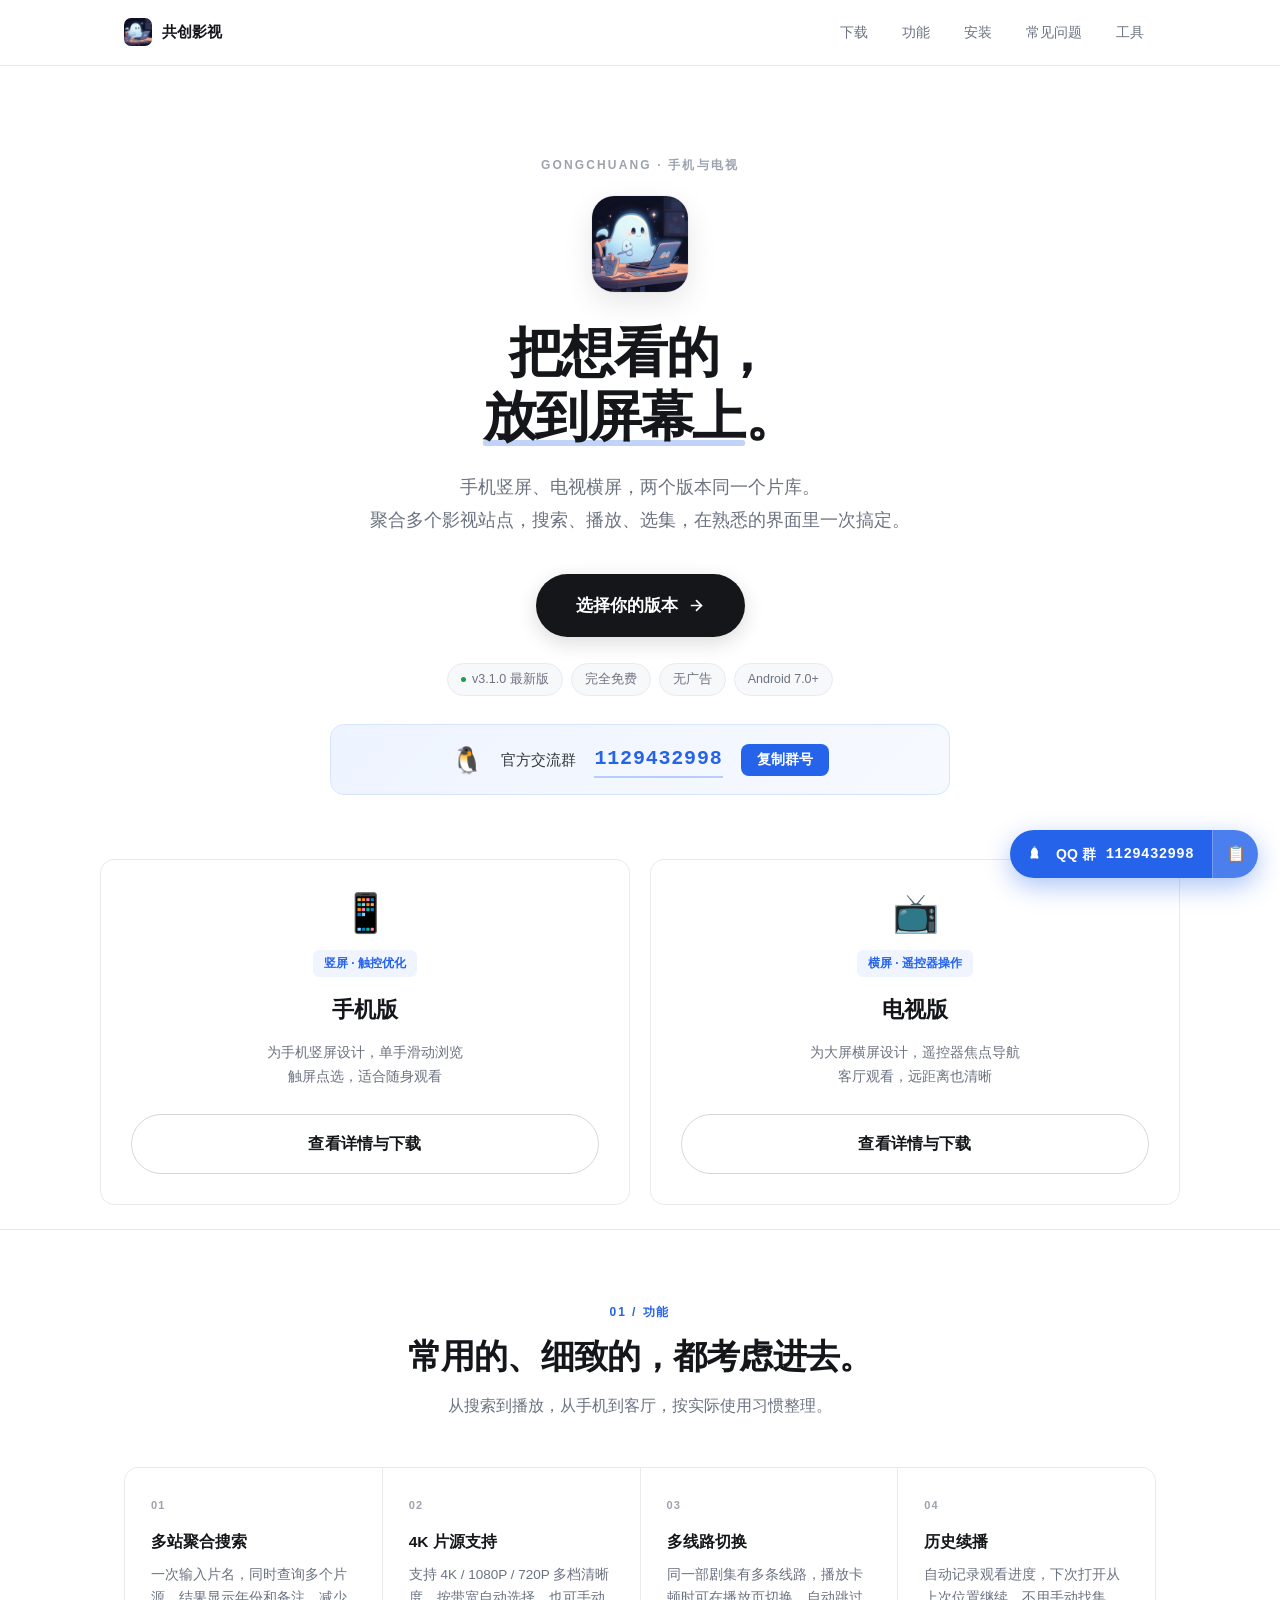
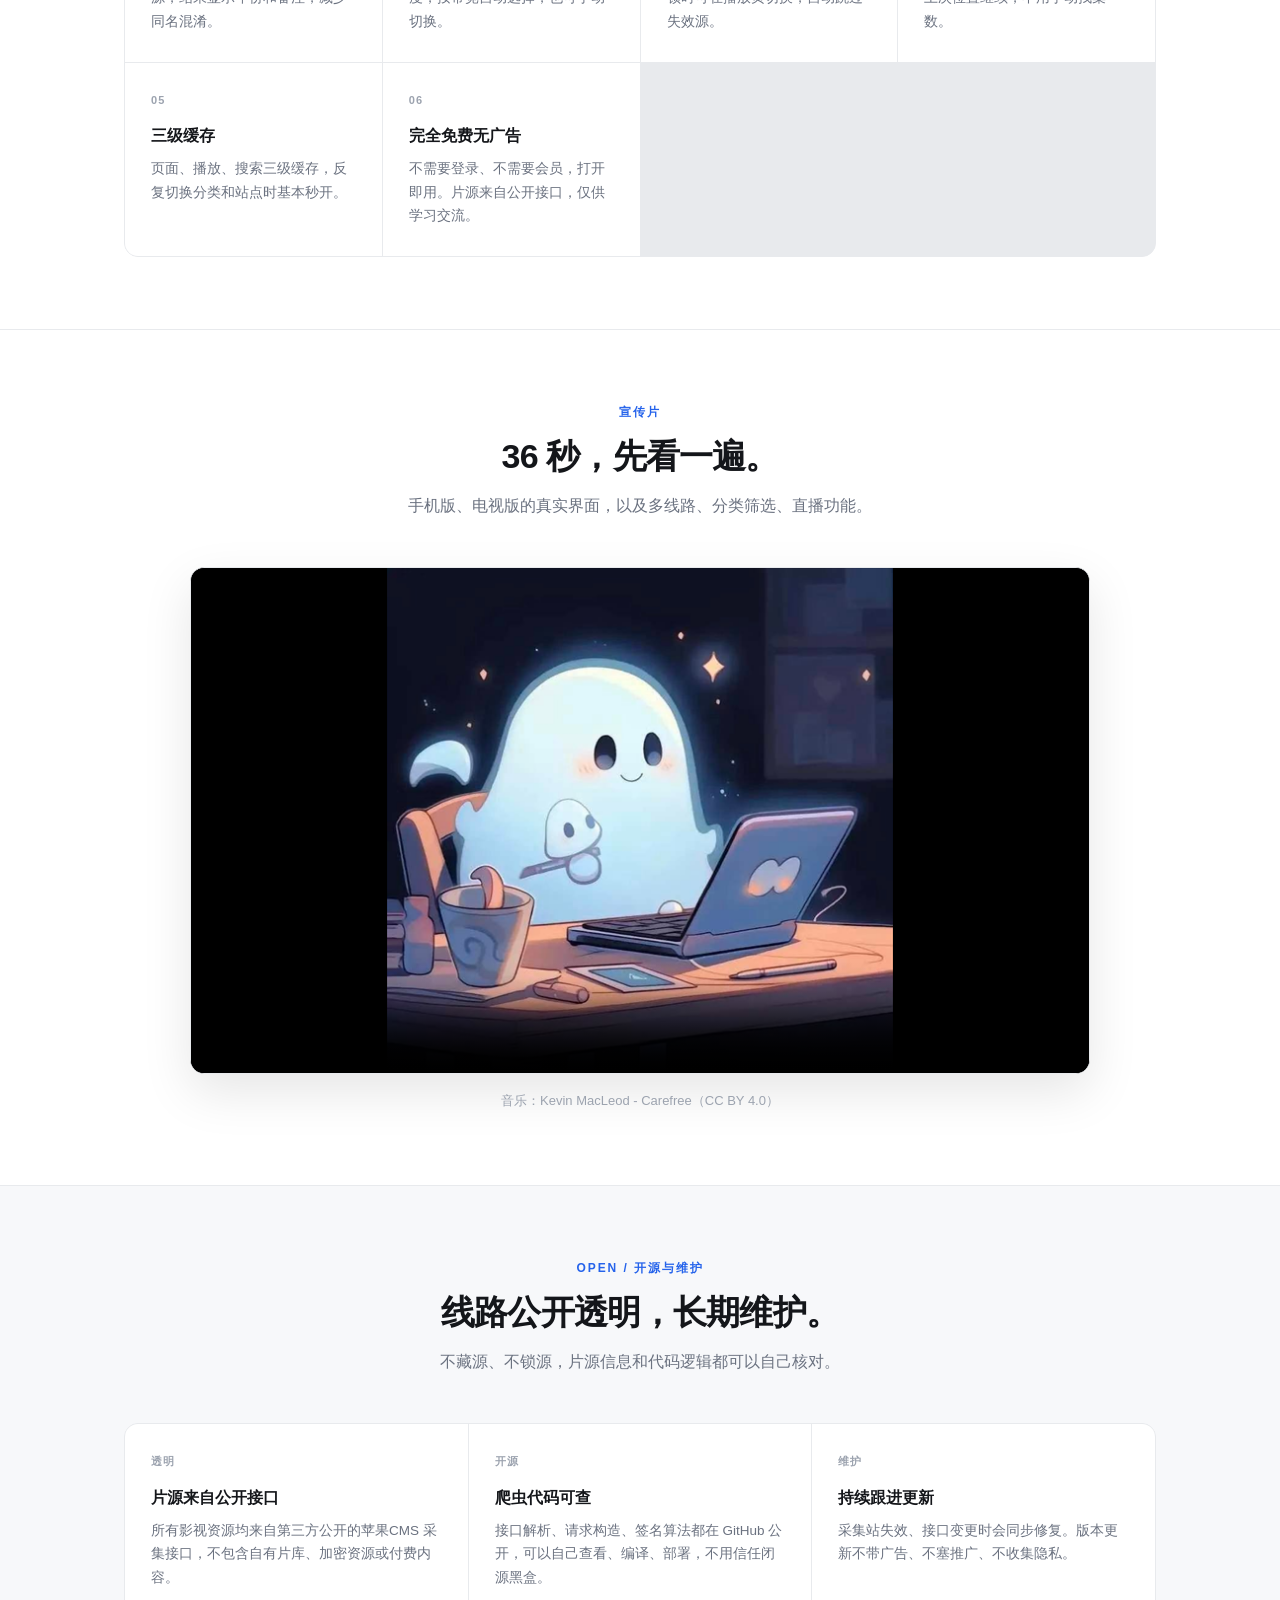
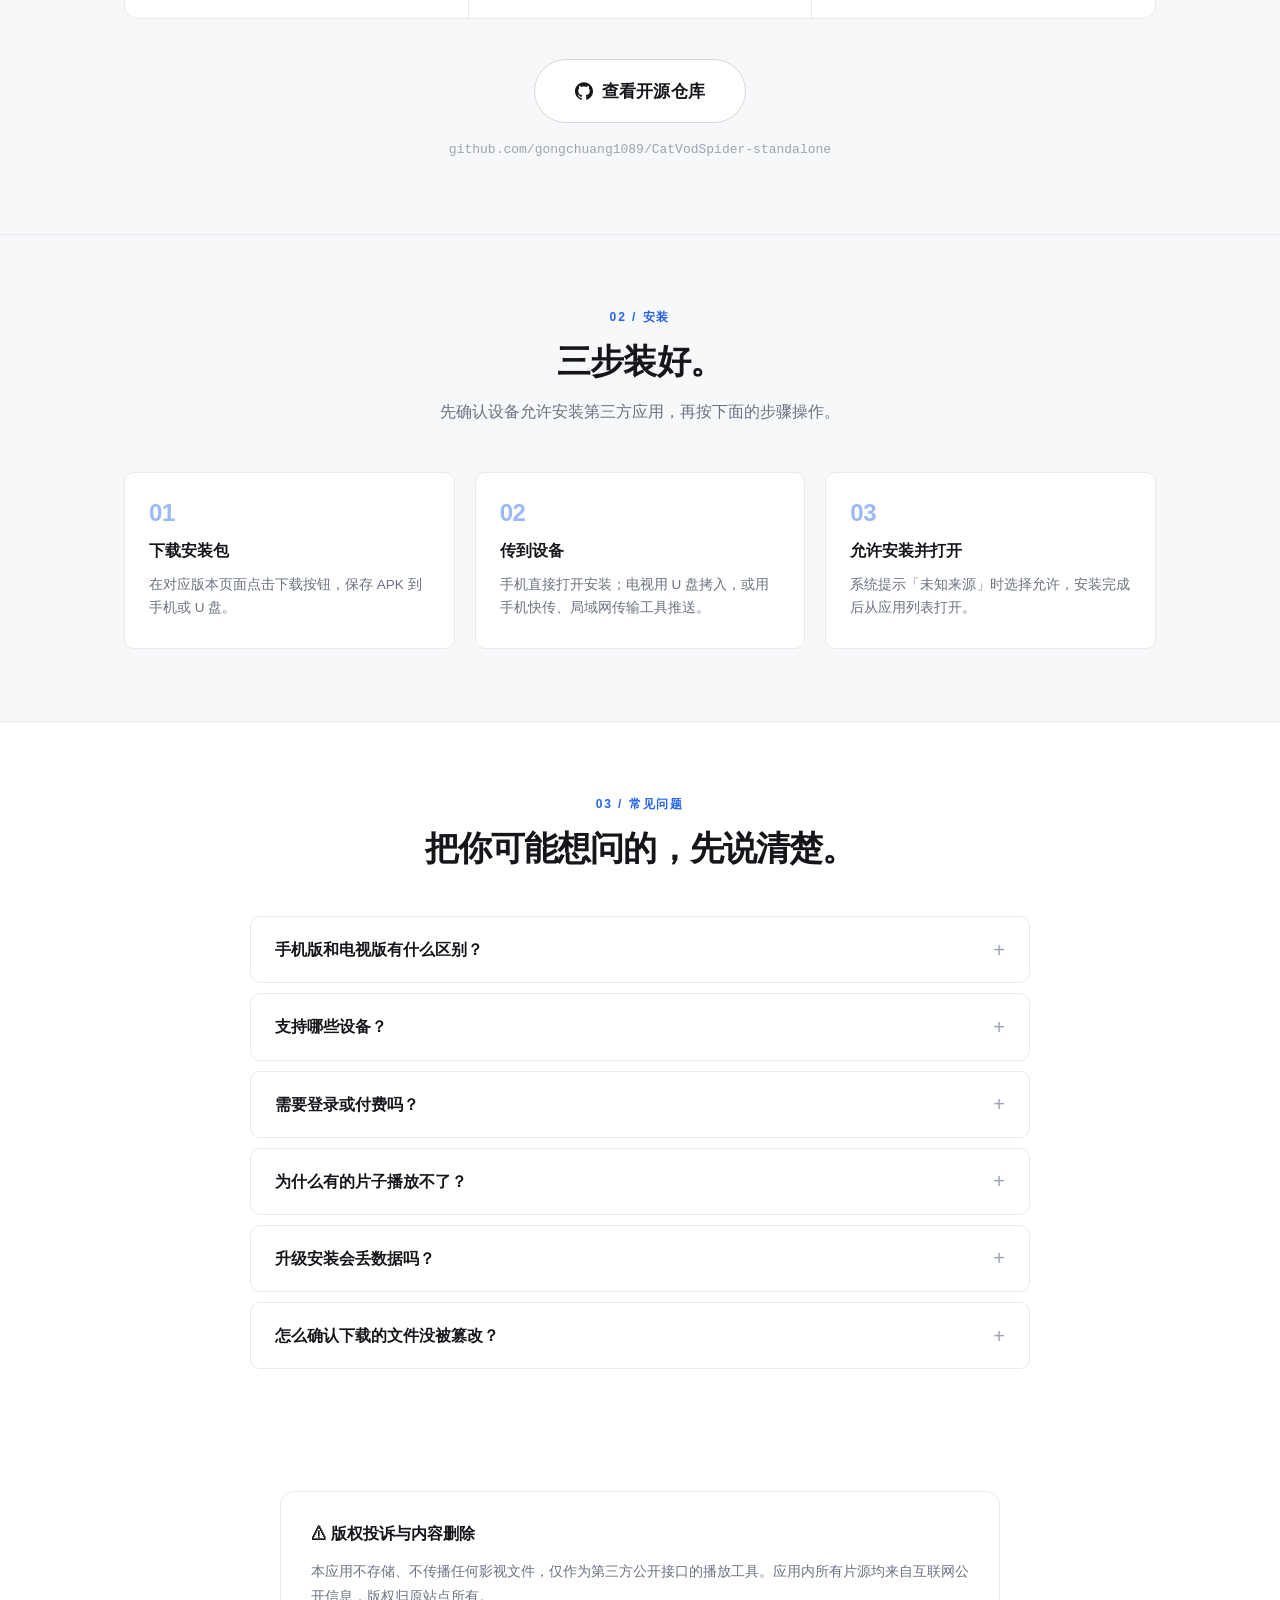
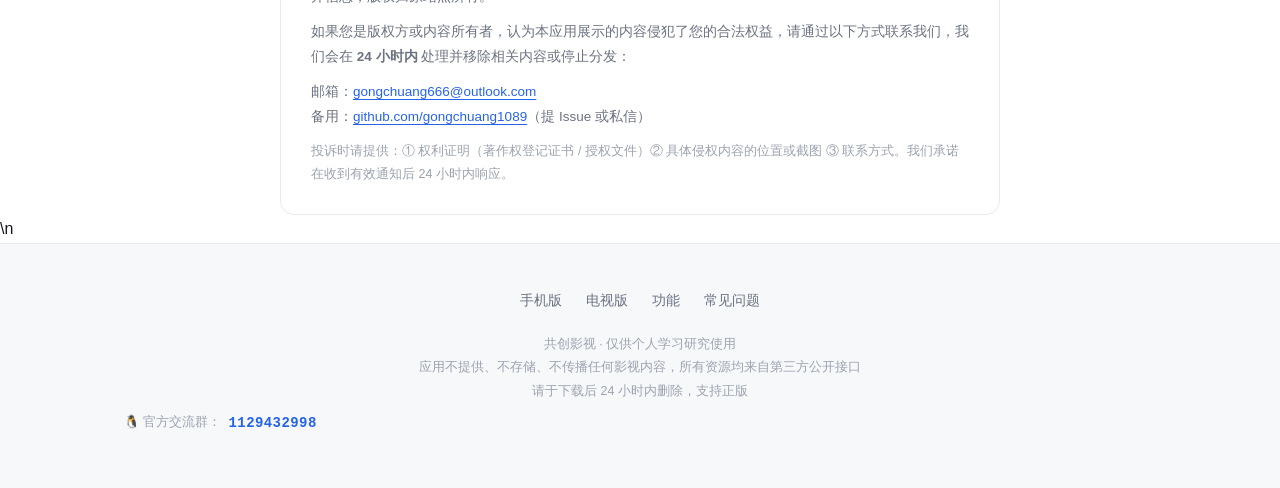
==== commit 9bbff56b: "Add files via upload" ====
--- a/index.html
+++ b/index.html
@@ -25,6 +25,7 @@
     <a class="nav-link" href="#features">功能</a>
     <a class="nav-link" href="#install">安装</a>
     <a class="nav-link" href="#faq">常见问题</a>
+    <a class="nav-link" href="/tools">工具</a>
   </div>
 </nav>
 
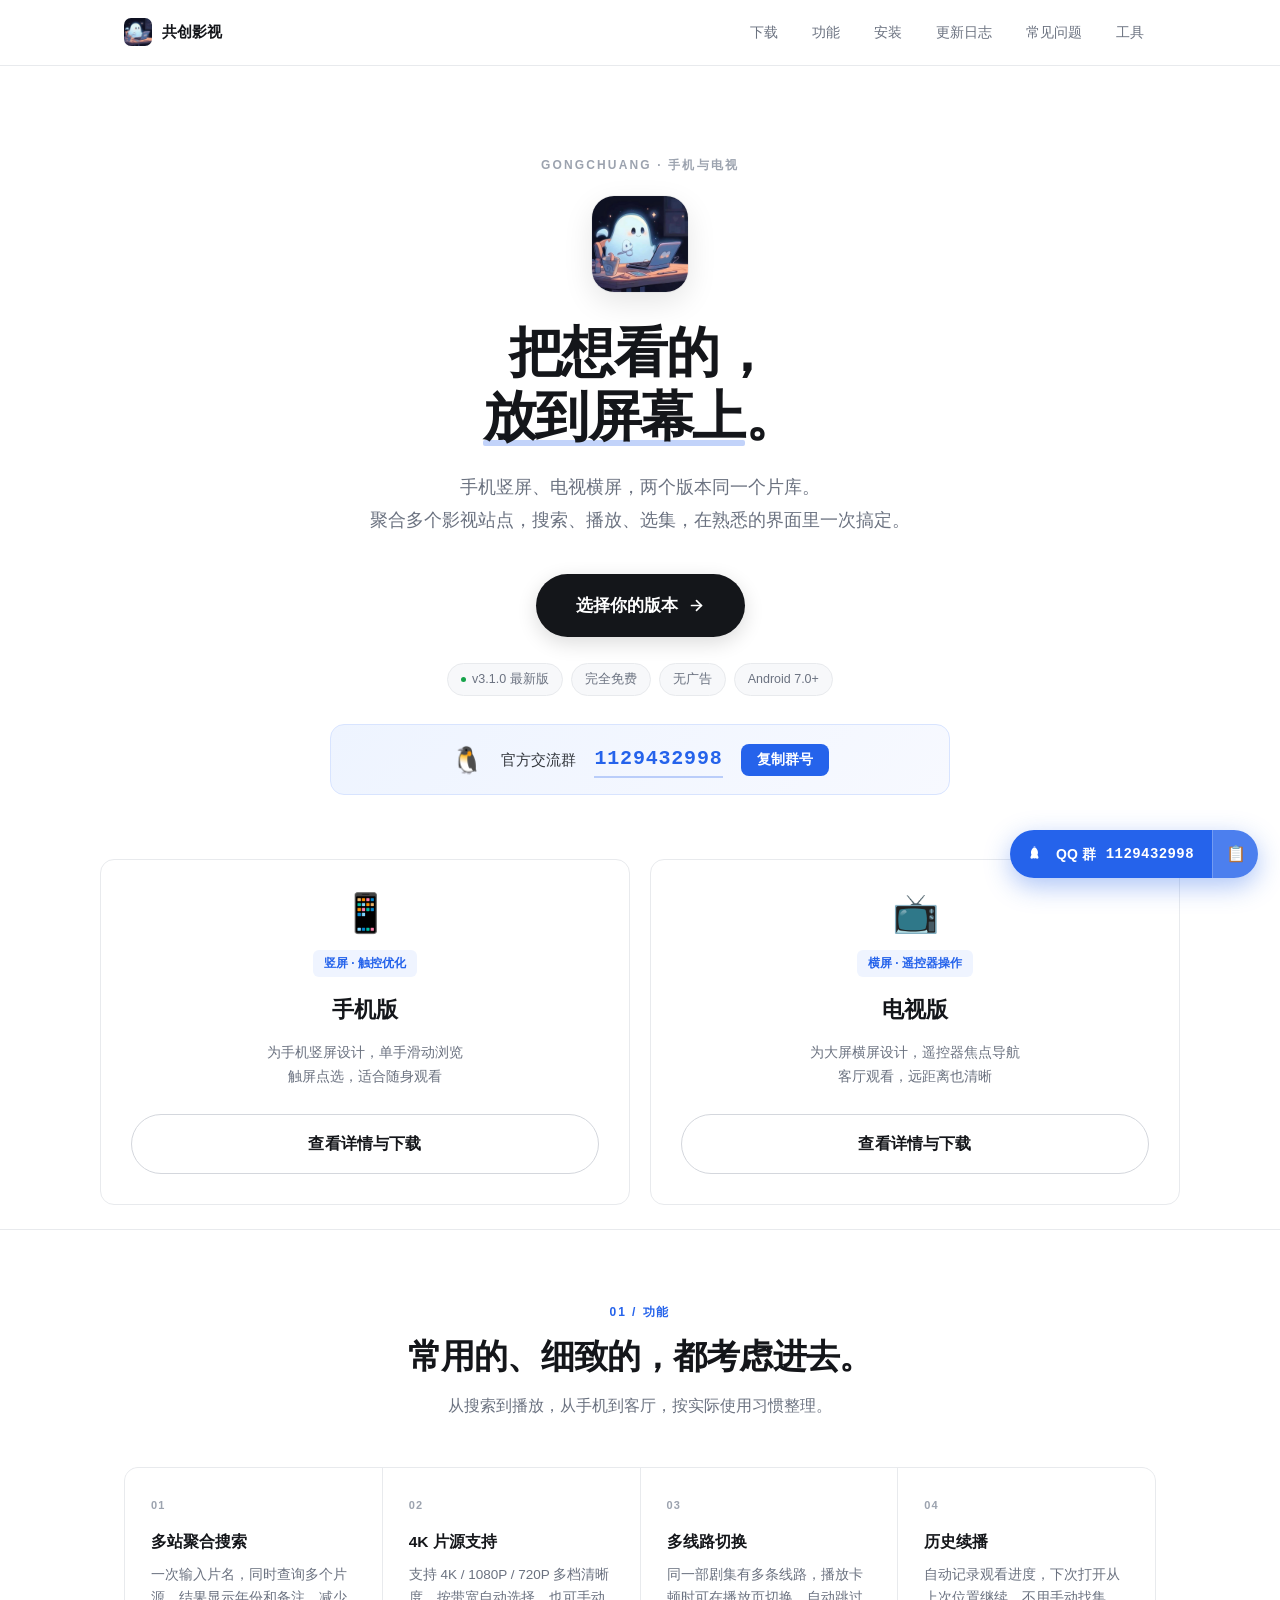
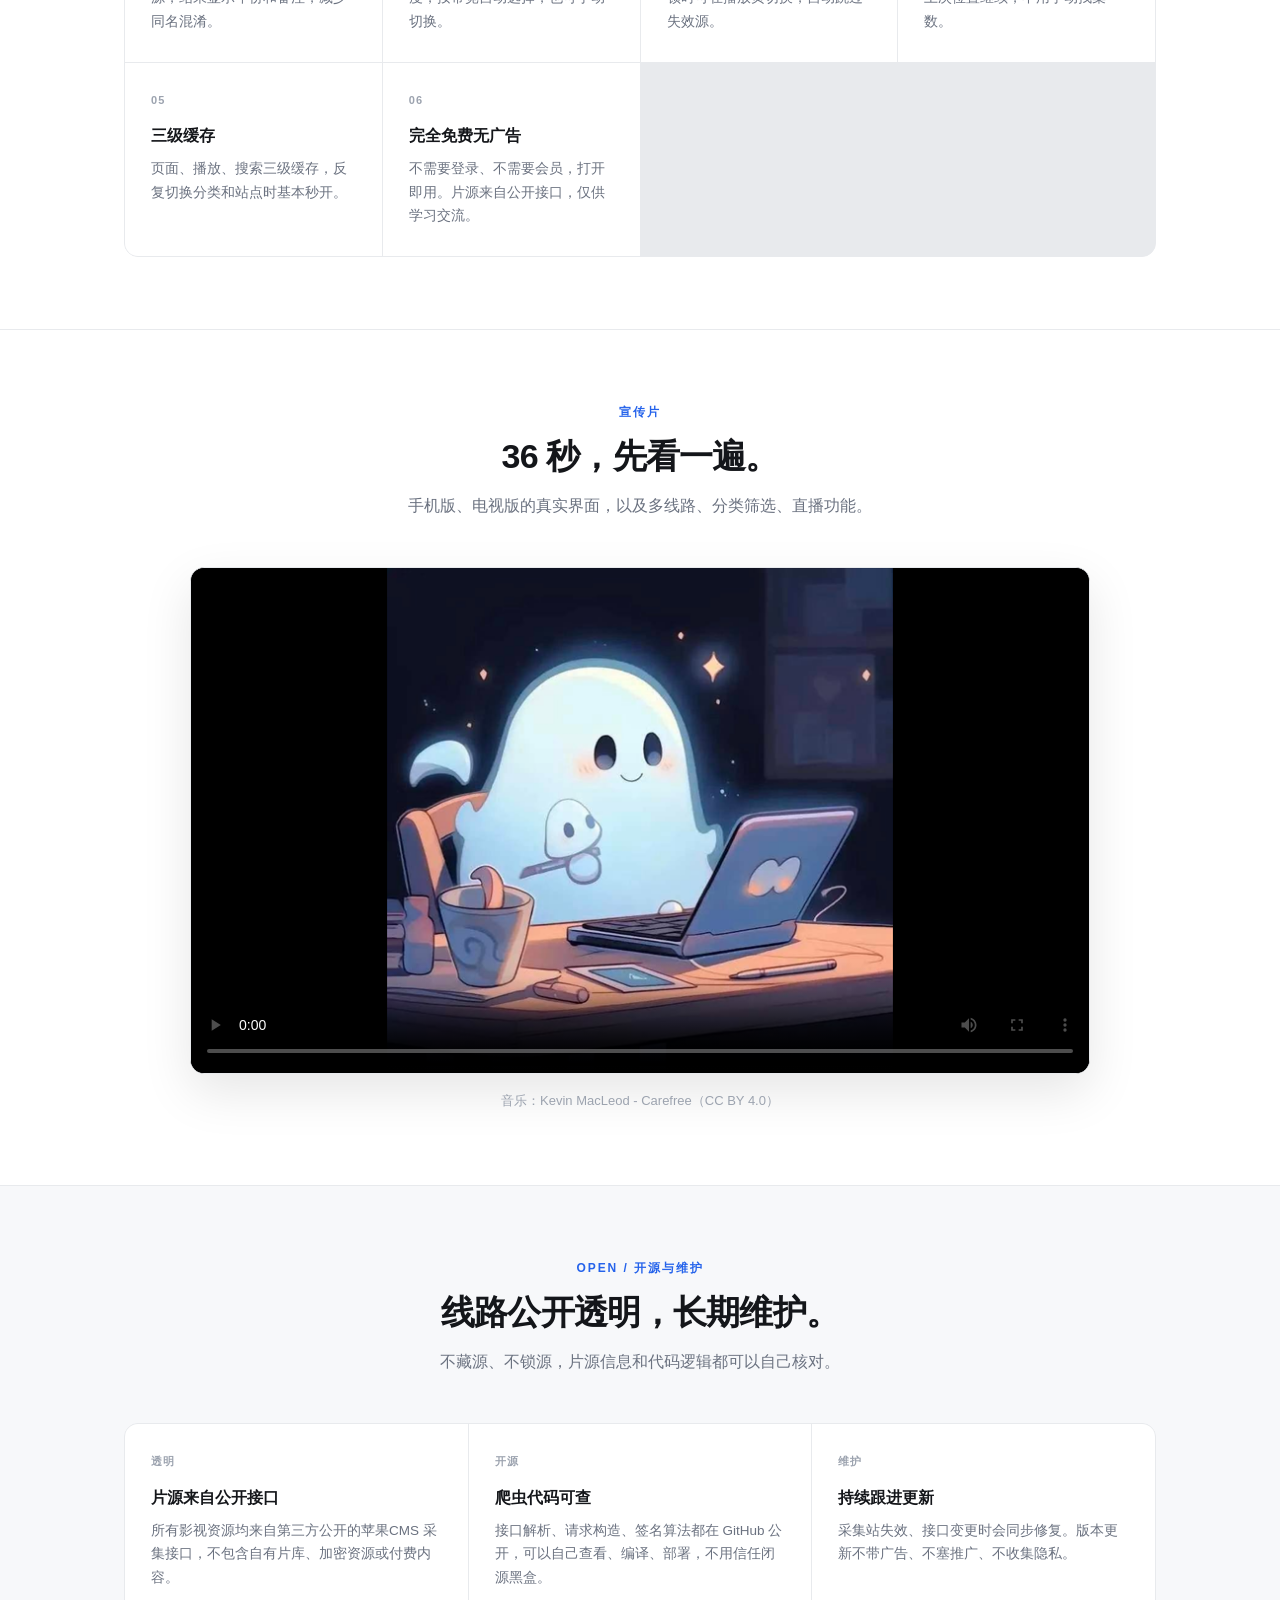
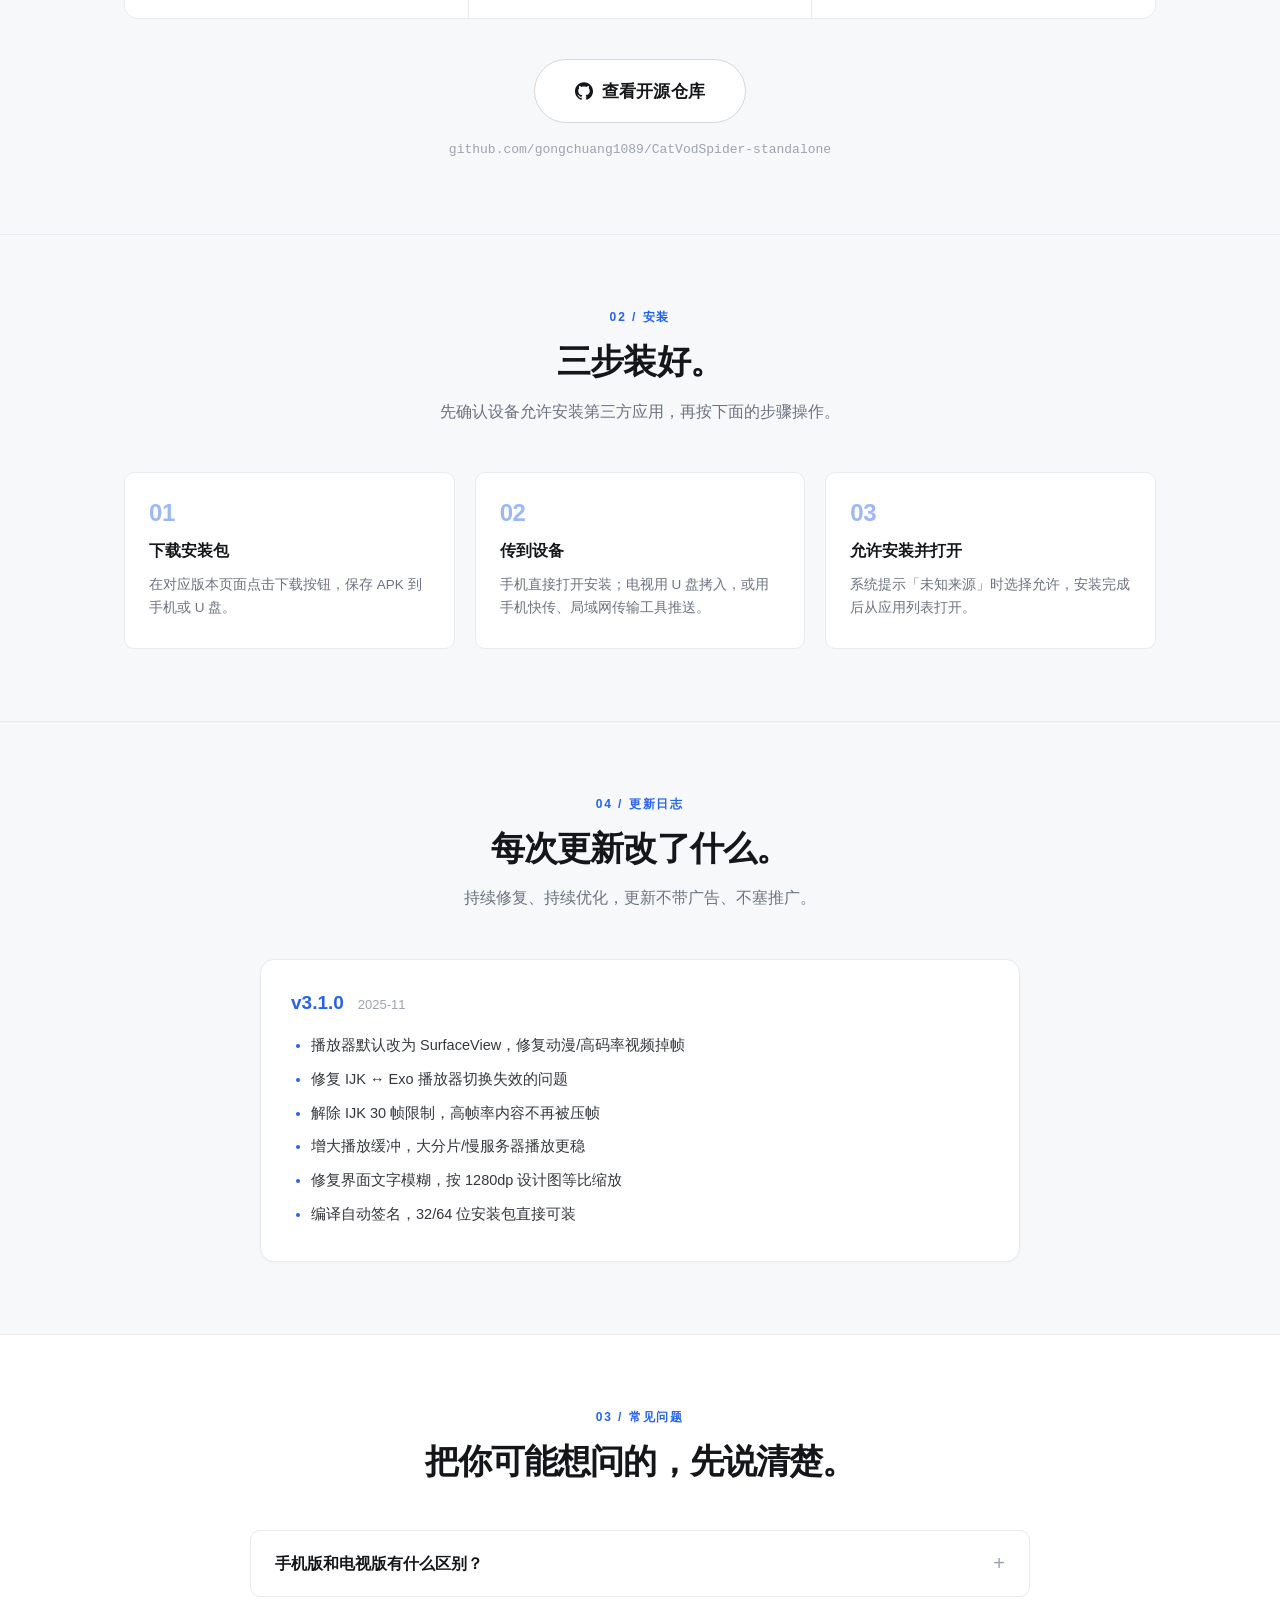
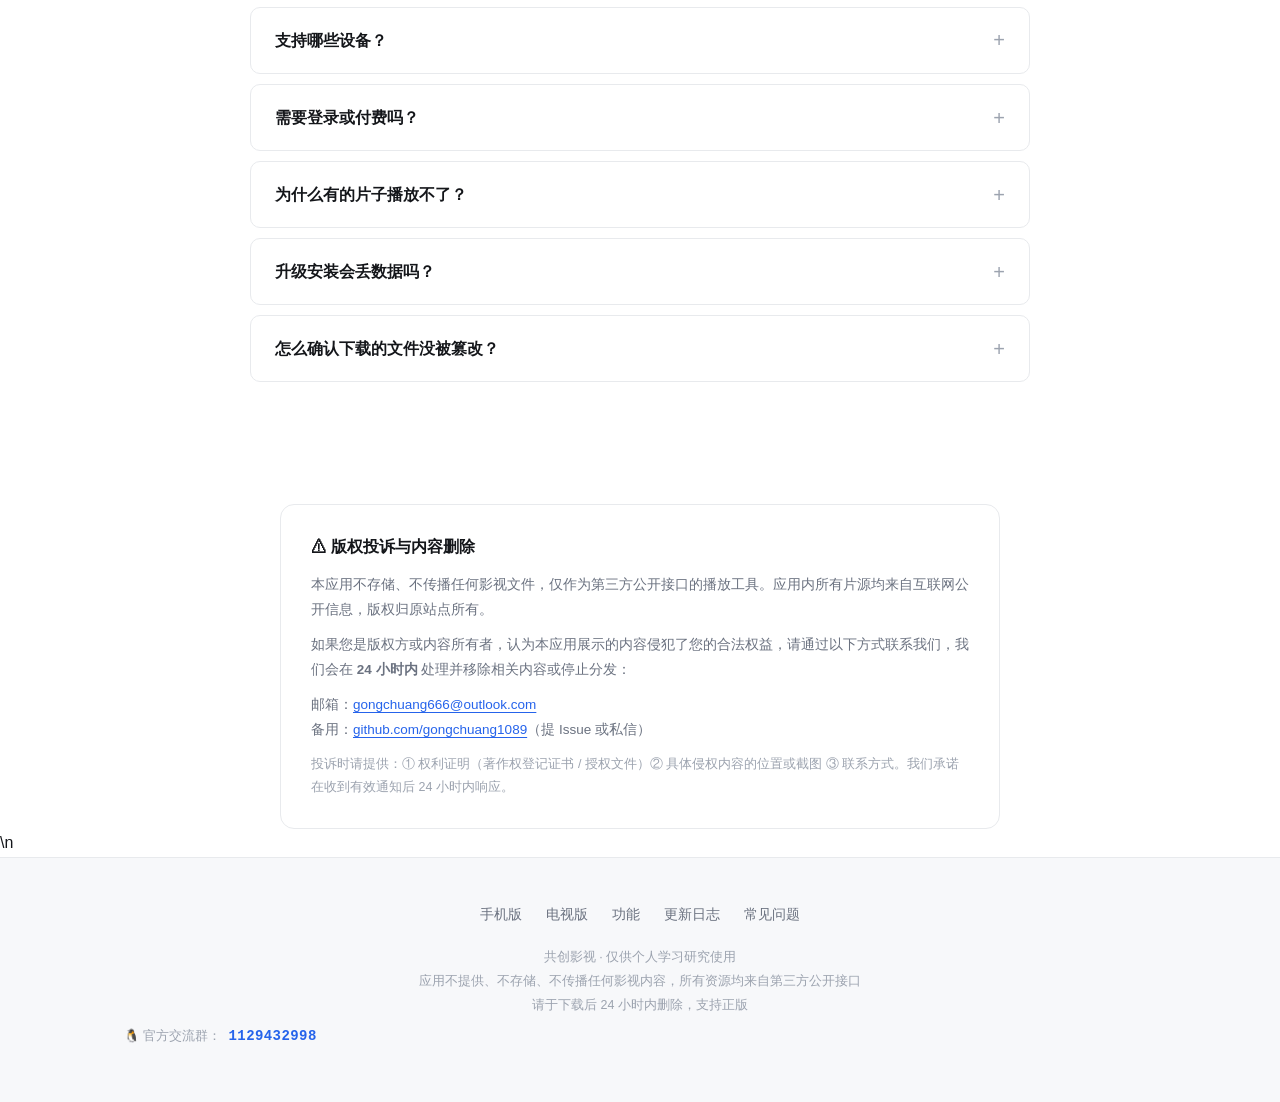
==== commit 460efe1e: "Add files via upload" ====
--- a/index.html
+++ b/index.html
@@ -24,6 +24,7 @@
     <a class="nav-link" href="#download">下载</a>
     <a class="nav-link" href="#features">功能</a>
     <a class="nav-link" href="#install">安装</a>
+    <a class="nav-link" href="#changelog">更新日志</a>
     <a class="nav-link" href="#faq">常见问题</a>
     <a class="nav-link" href="/tools">工具</a>
   </div>
@@ -201,6 +202,30 @@
     </div>
   </section>
 
+  <!-- 更新日志 -->
+  <section class="section section-alt" id="changelog">
+    <div class="wrap">
+      <div class="section-head center">
+        <span class="section-num">04 / 更新日志</span>
+        <h2>每次更新改了什么。</h2>
+        <p>持续修复、持续优化，更新不带广告、不塞推广。</p>
+      </div>
+      <div class="changelog">
+        <div class="cl-item">
+          <div class="cl-head"><span class="cl-ver">v3.1.0</span><span class="cl-date">2025-11</span></div>
+          <ul>
+            <li>播放器默认改为 SurfaceView，修复动漫/高码率视频掉帧</li>
+            <li>修复 IJK ↔ Exo 播放器切换失效的问题</li>
+            <li>解除 IJK 30 帧限制，高帧率内容不再被压帧</li>
+            <li>增大播放缓冲，大分片/慢服务器播放更稳</li>
+            <li>修复界面文字模糊，按 1280dp 设计图等比缩放</li>
+            <li>编译自动签名，32/64 位安装包直接可装</li>
+          </ul>
+        </div>
+      </div>
+    </div>
+  </section>
+
   <!-- FAQ -->
   <section class="section" id="faq">
     <div class="wrap">
@@ -274,6 +299,7 @@
       <a href="/phone">手机版</a>
       <a href="/tv">电视版</a>
       <a href="#features">功能</a>
+      <a href="#changelog">更新日志</a>
       <a href="#faq">常见问题</a>
     </div>
     <p>
--- a/style.css
+++ b/style.css
@@ -290,6 +290,23 @@
 
 .section-alt { background: var(--bg-alt); }
 
+/* 更新日志 */
+.changelog { max-width: 760px; margin: 0 auto; }
+.changelog .cl-item {
+  background: #fff;
+  border: 1px solid var(--border);
+  border-radius: var(--radius);
+  padding: 26px 30px;
+  box-shadow: 0 1px 2px rgba(0,0,0,.03);
+}
+.changelog .cl-item + .cl-item { margin-top: 18px; }
+.changelog .cl-head { display: flex; align-items: baseline; gap: 14px; margin-bottom: 14px; }
+.changelog .cl-ver { font-weight: 700; font-size: 19px; color: var(--primary); }
+.changelog .cl-date { color: var(--text-faint); font-size: 13px; }
+.changelog ul { margin: 0; padding-left: 20px; }
+.changelog li { margin: 9px 0; color: var(--text-2); line-height: 1.7; font-size: 14.5px; }
+.changelog li::marker { color: var(--primary); }
+
 .section-head {
     margin-bottom: 46px;
 }
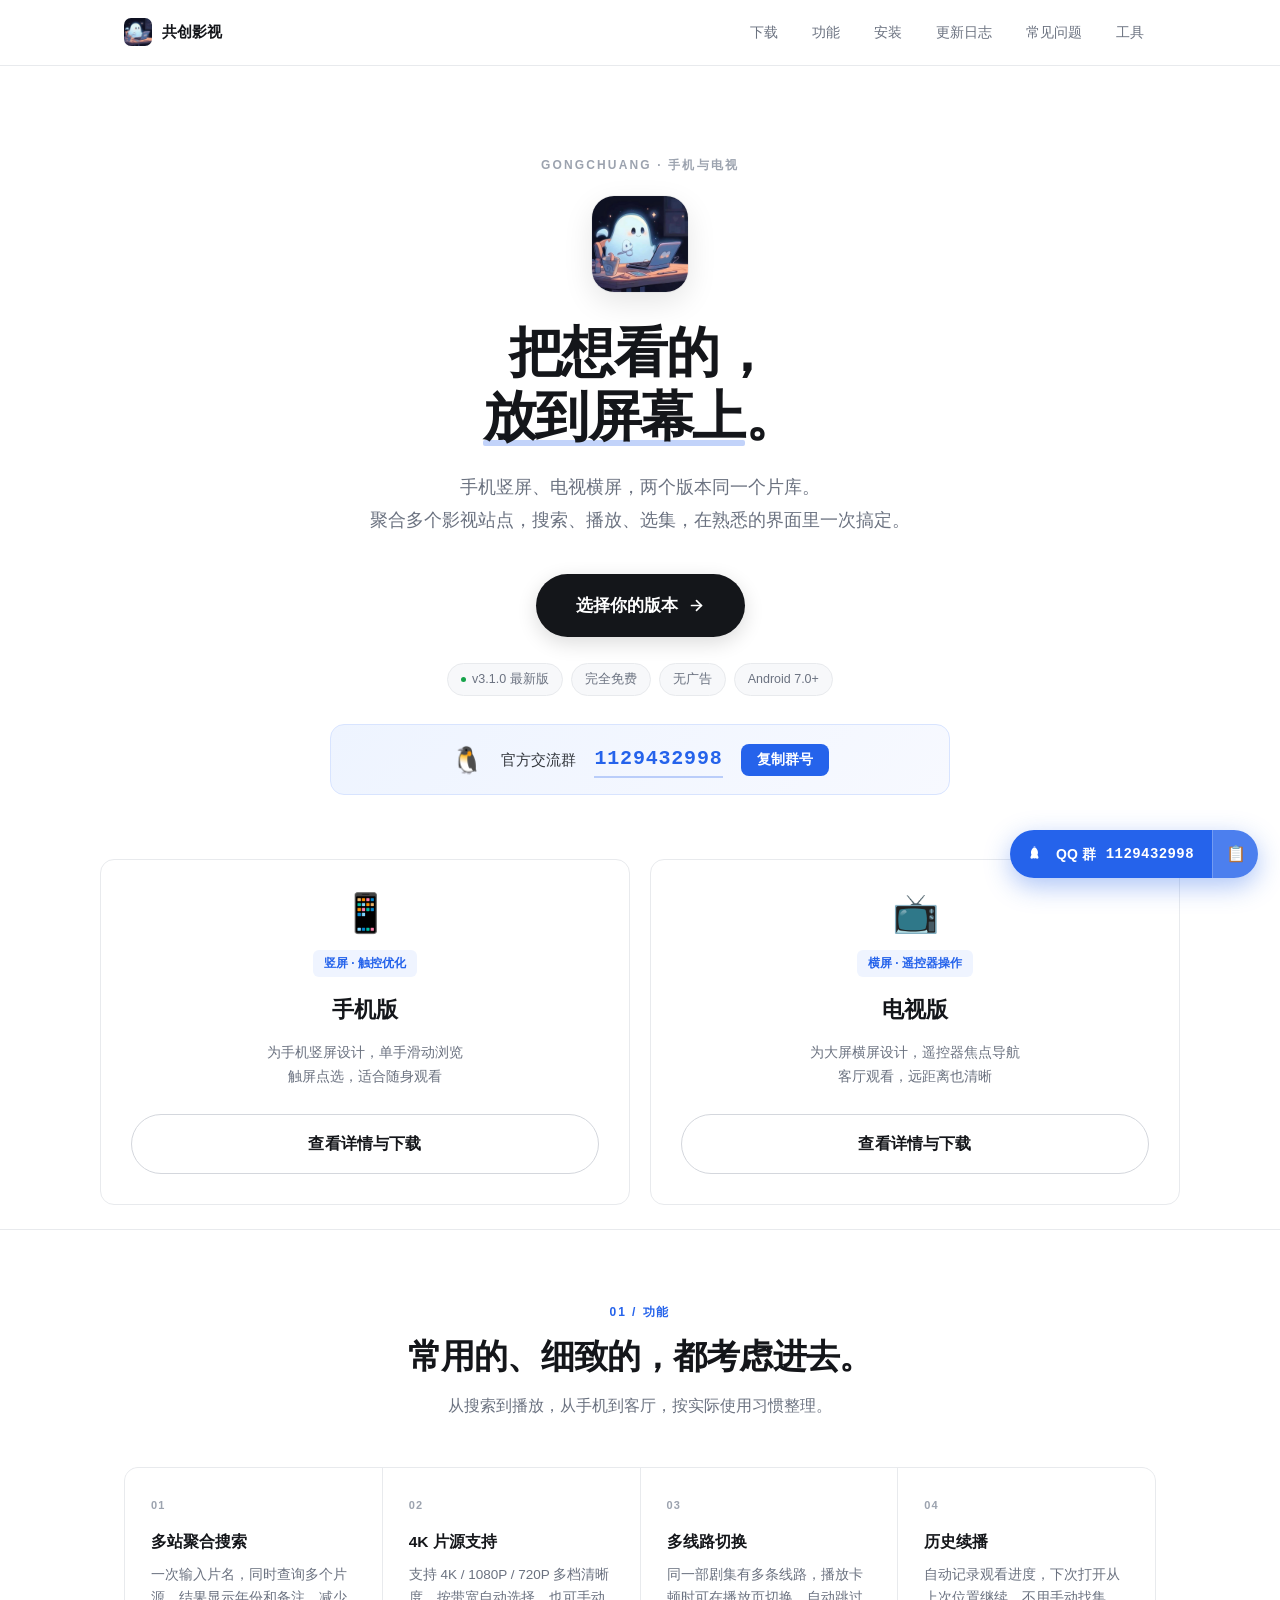
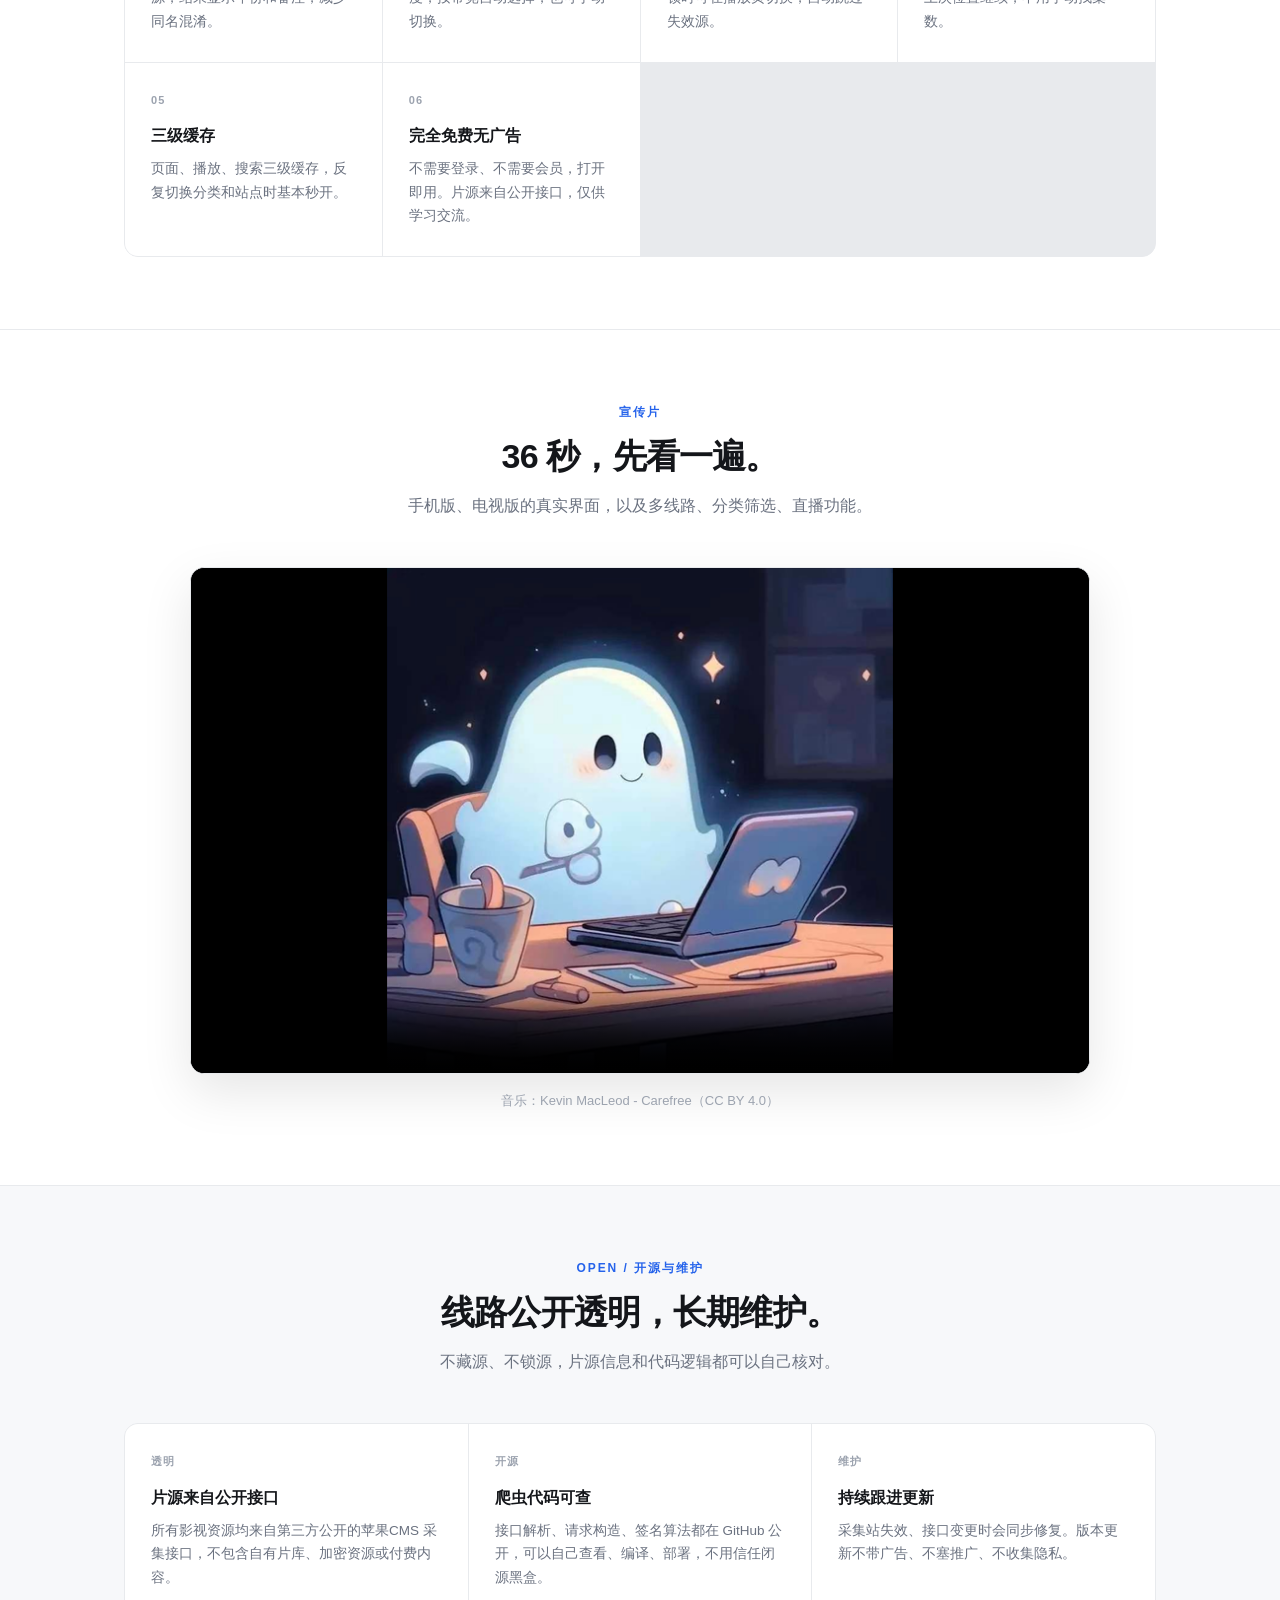
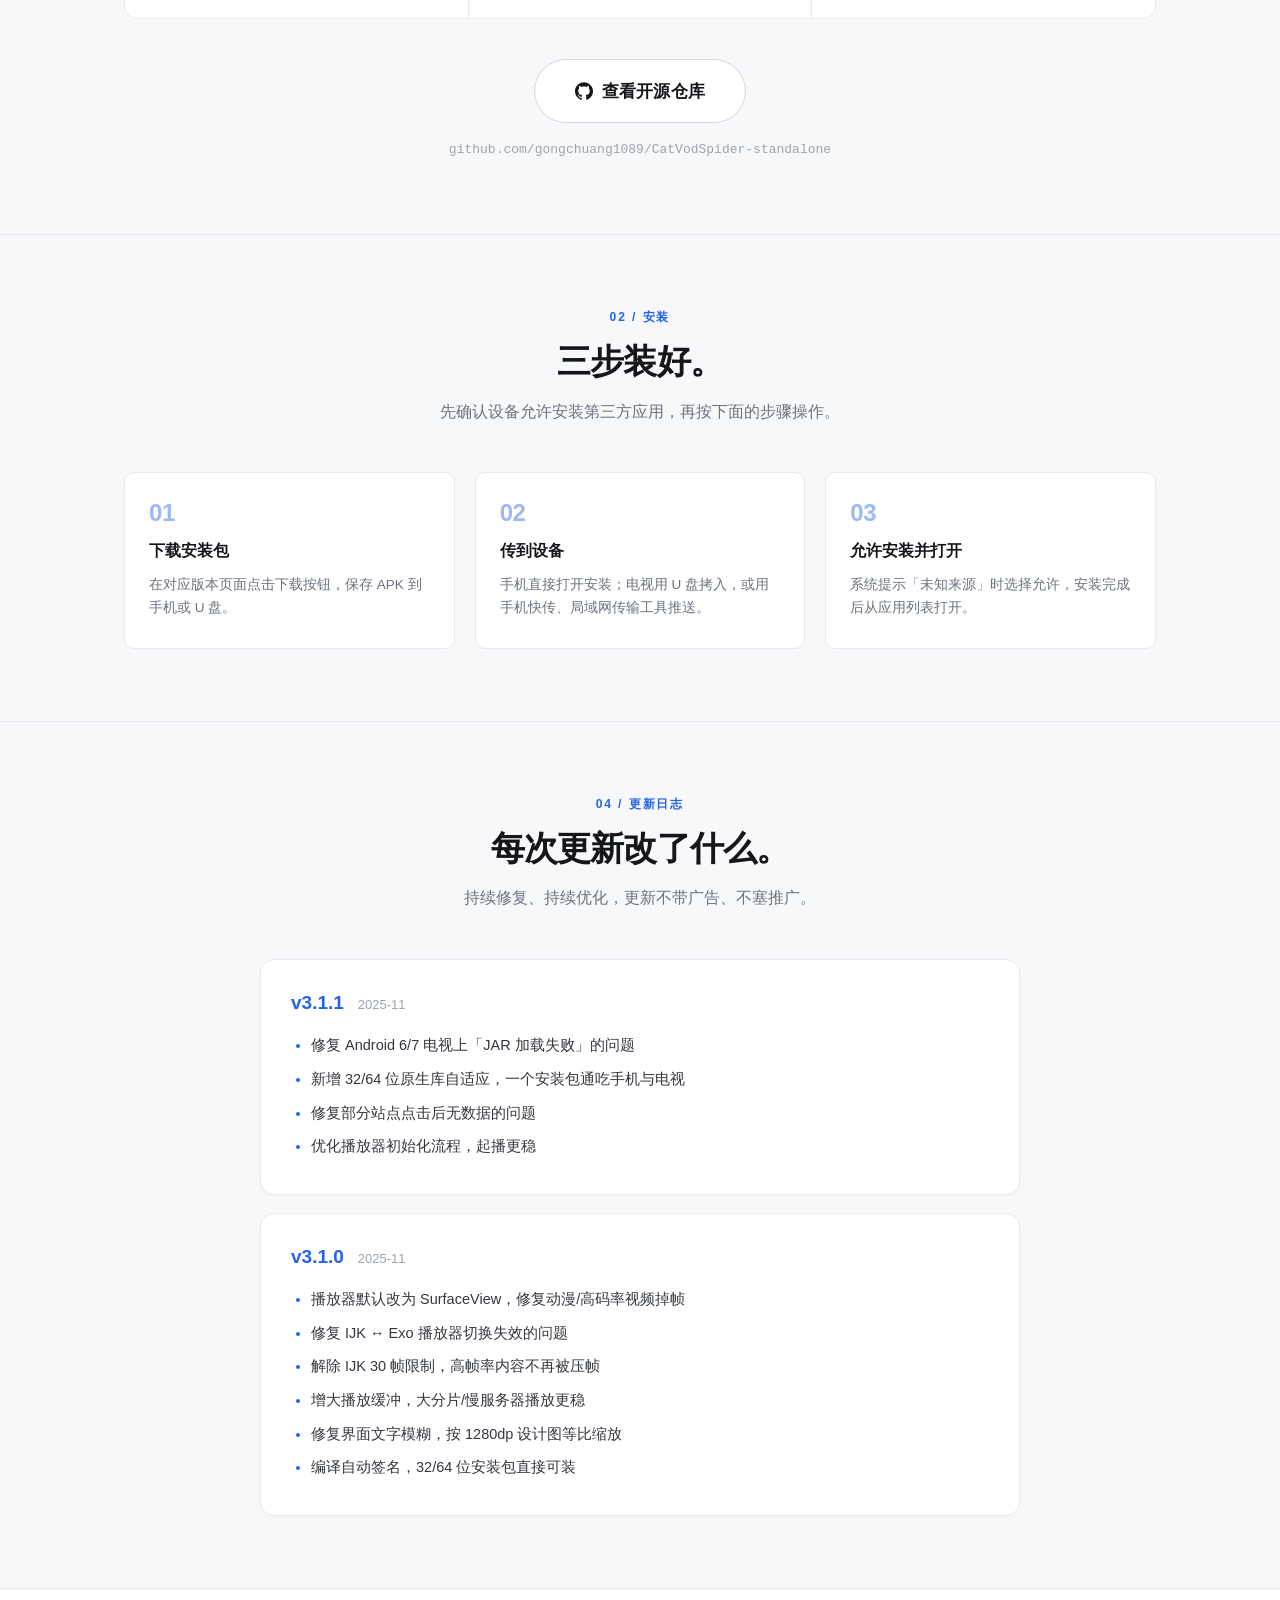
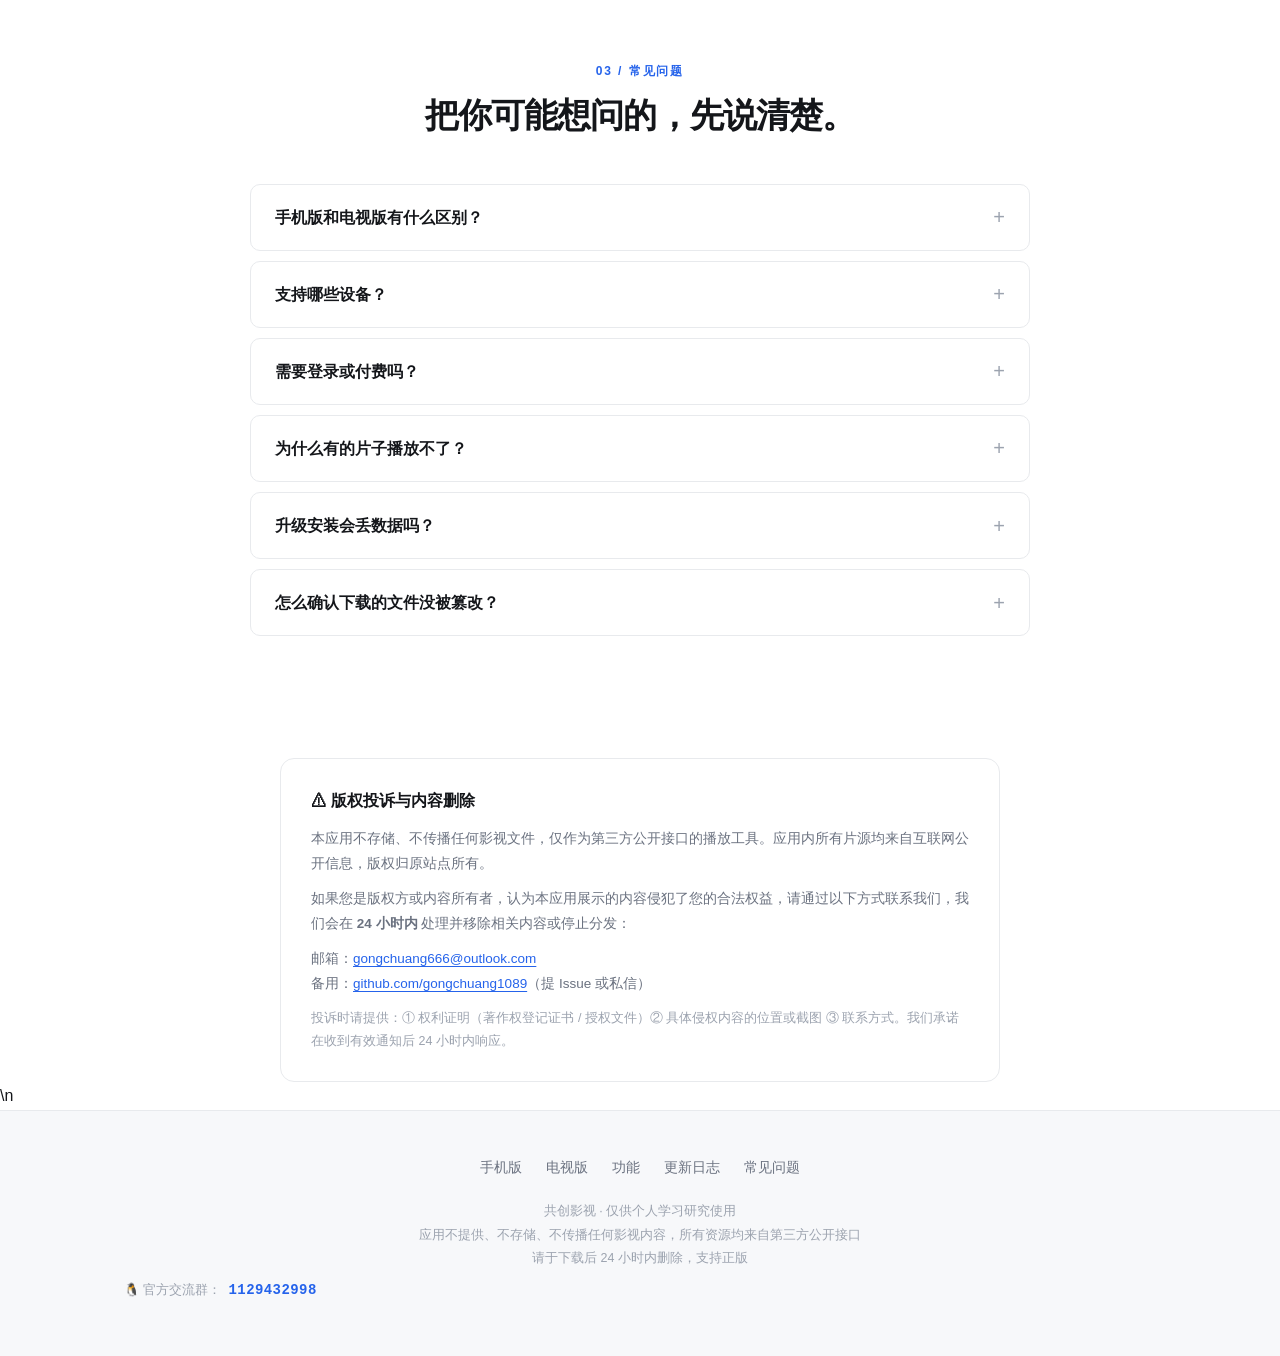
==== commit 82698434: "Add files via upload" ====
--- a/index.html
+++ b/index.html
@@ -211,6 +211,15 @@
         <p>持续修复、持续优化，更新不带广告、不塞推广。</p>
       </div>
       <div class="changelog">
+        <div class="cl-item">
+          <div class="cl-head"><span class="cl-ver">v3.1.1</span><span class="cl-date">2025-11</span></div>
+          <ul>
+            <li>修复 Android 6/7 电视上「JAR 加载失败」的问题</li>
+            <li>新增 32/64 位原生库自适应，一个安装包通吃手机与电视</li>
+            <li>修复部分站点点击后无数据的问题</li>
+            <li>优化播放器初始化流程，起播更稳</li>
+          </ul>
+        </div>
         <div class="cl-item">
           <div class="cl-head"><span class="cl-ver">v3.1.0</span><span class="cl-date">2025-11</span></div>
           <ul>
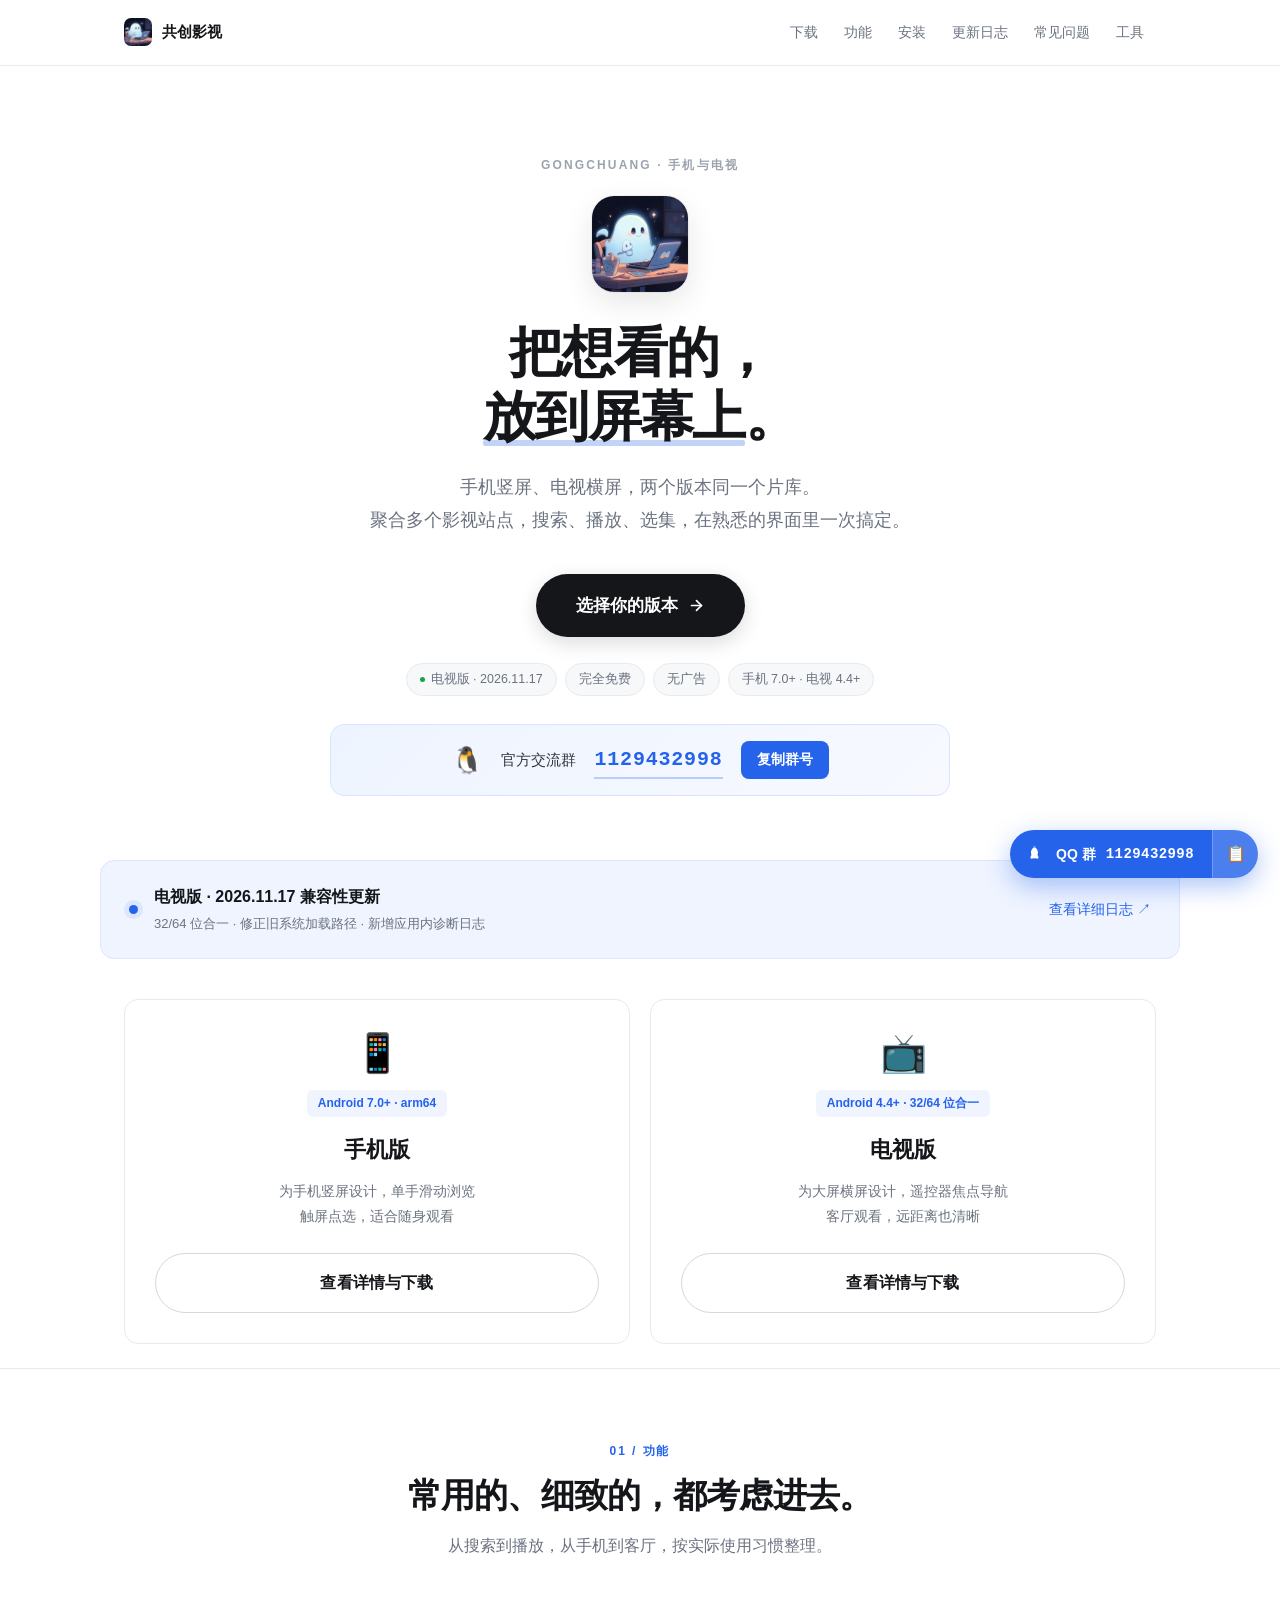
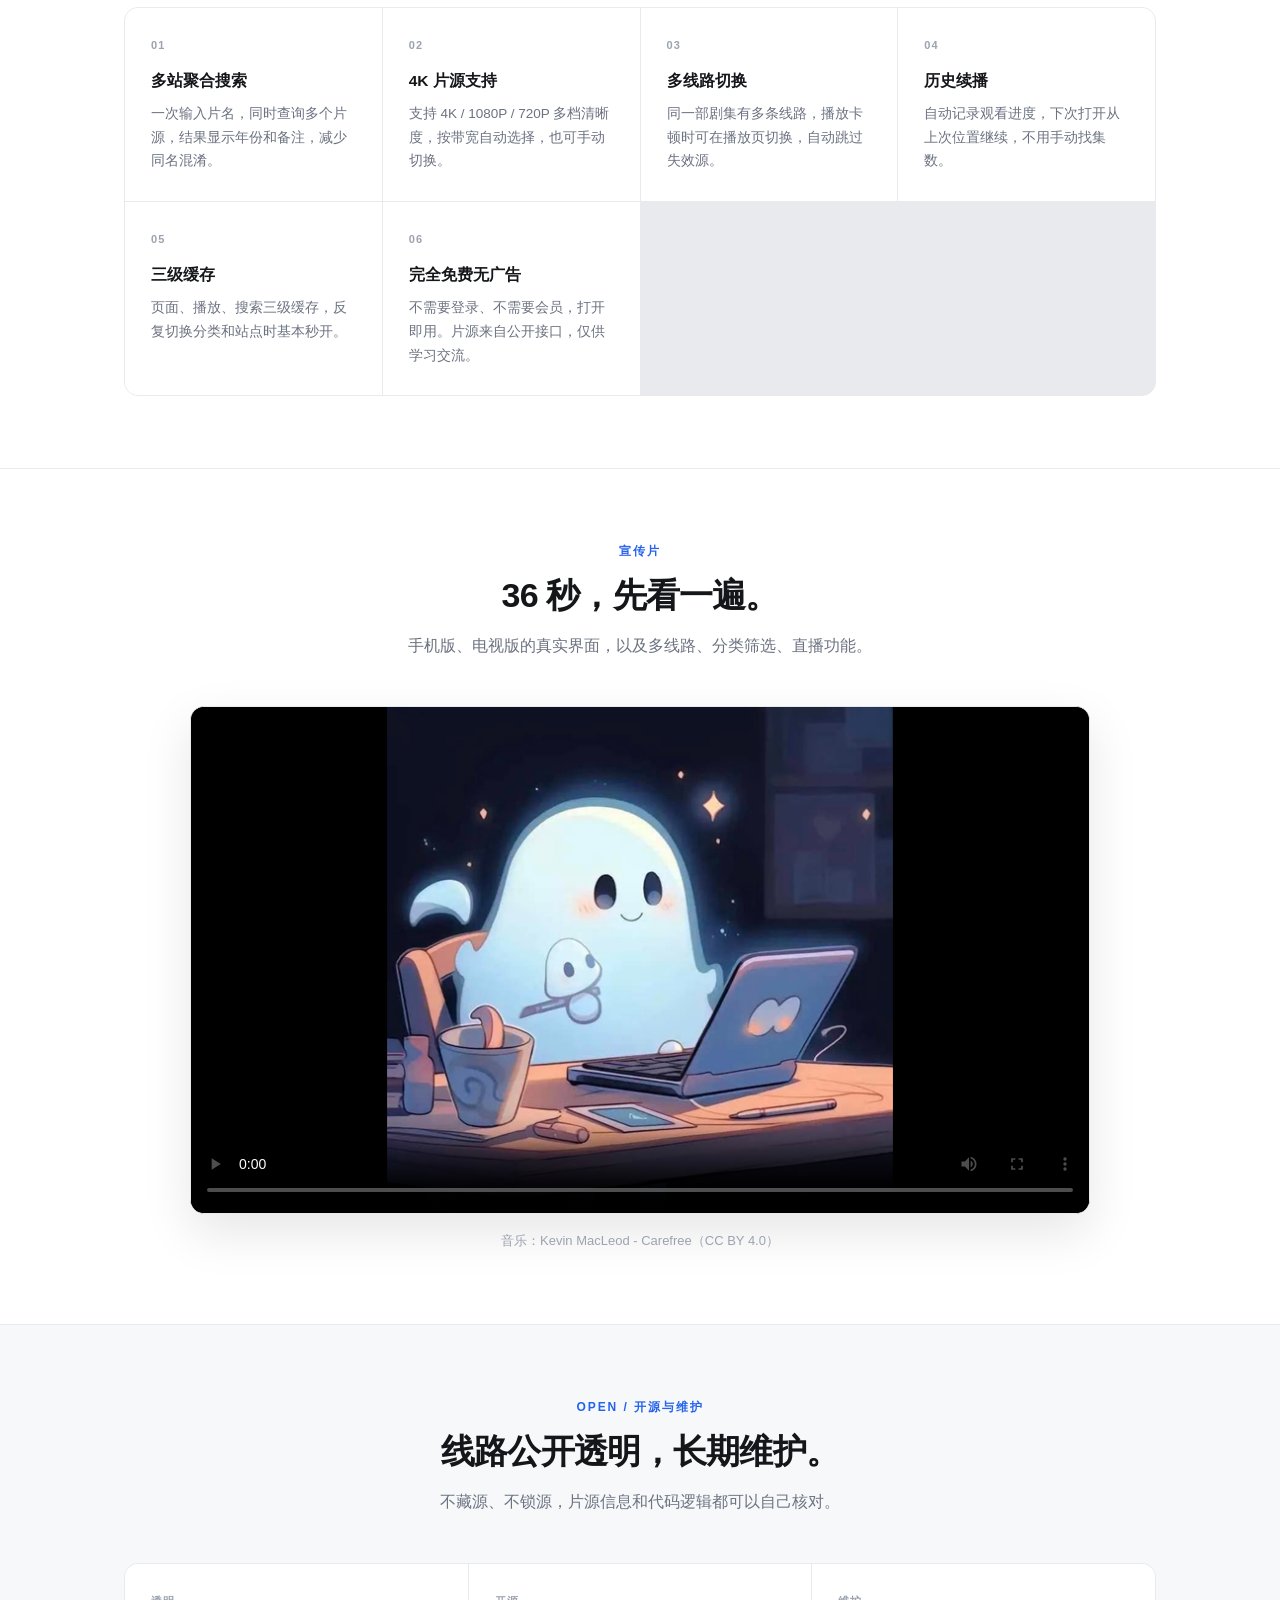
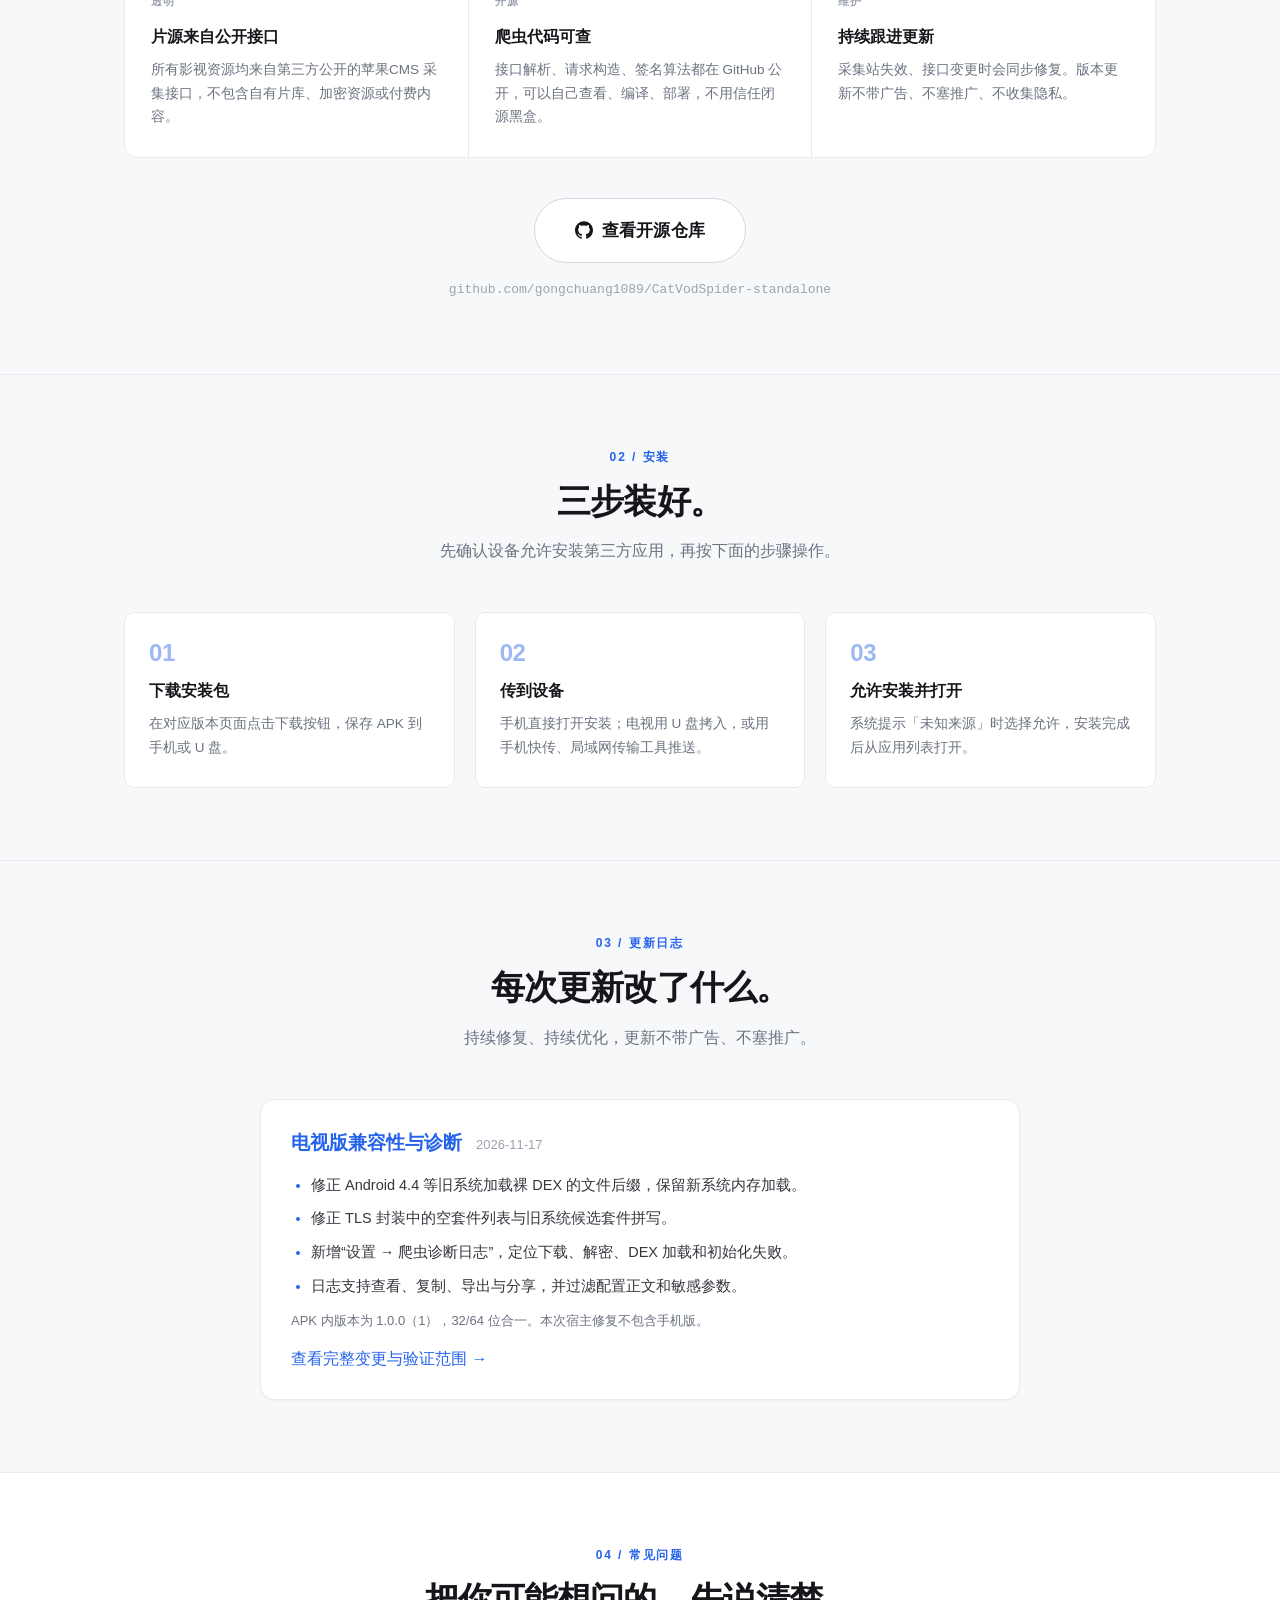
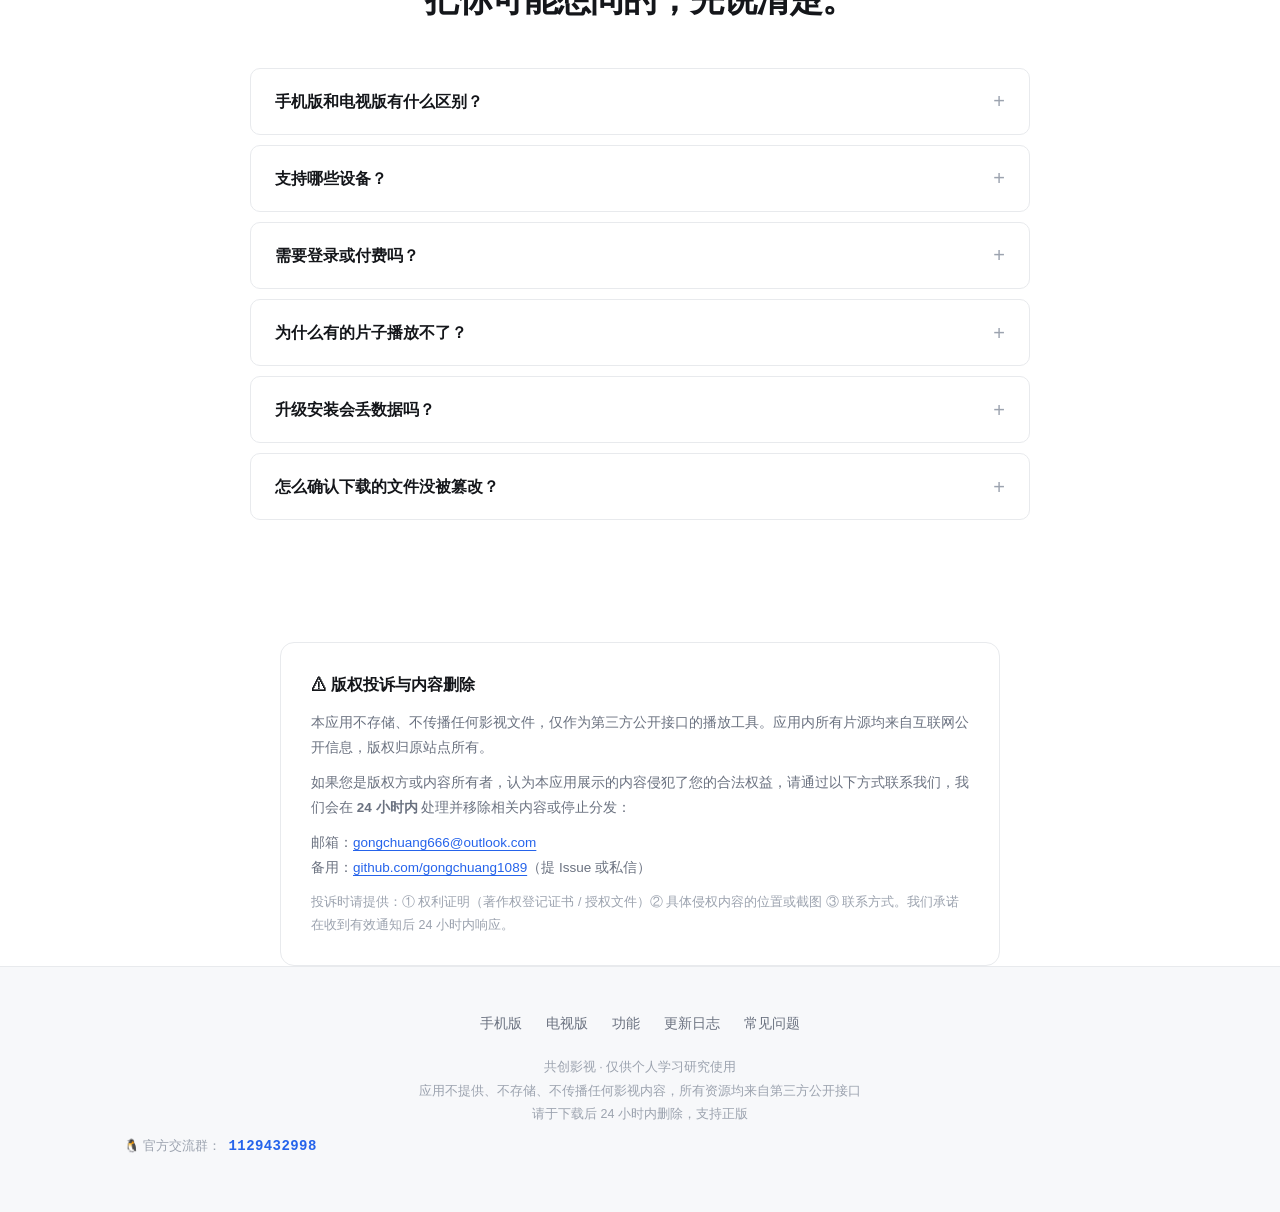
==== commit f82ecce3: "Add files via upload" ====
--- a/index.html
+++ b/index.html
@@ -8,34 +8,37 @@
 <meta name="description" content="共创影视 App 官方下载。手机竖屏、电视横屏双版本，聚合多个影视站点，4K 片源，无广告完全免费。">
 <meta property="og:title" content="共创影视 · 手机版 / 电视版下载">
 <meta property="og:description" content="手机竖屏、电视横屏双版本，聚合多个影视站点，4K 片源，无广告完全免费。">
-<meta property="og:image" content="assets/icon.png">
+<meta property="og:image" content="/assets/icon.png">
 <meta property="og:type" content="website">
-<link rel="icon" href="assets/icon.png">
-<link rel="apple-touch-icon" href="assets/icon.png">
-<link rel="stylesheet" href="style.css">
+<link rel="icon" href="/assets/icon.png">
+<link rel="apple-touch-icon" href="/assets/icon.png">
+<link rel="stylesheet" href="/style.css?v=20261117">
 </head>
 <body>
-
-<nav class="nav">
+<a class="skip-link" href="#main">跳到主要内容</a>
+
+<nav class="nav" aria-label="主导航">
   <div class="nav-inner">
-    <img class="nav-logo" src="assets/icon.png" alt="共创影视">
-    <span class="nav-title">共创影视</span>
+    <img class="nav-logo" src="/assets/icon.png" alt="共创影视" decoding="async" width="28" height="28">
+    <a class="nav-title" href="/">共创影视</a>
     <span class="nav-spacer"></span>
+    <button class="menu-toggle" id="menuToggle" type="button" aria-expanded="false" aria-controls="mainNavigation">菜单 <span aria-hidden="true">☰</span></button>
+    <div class="nav-links" id="mainNavigation">
     <a class="nav-link" href="#download">下载</a>
     <a class="nav-link" href="#features">功能</a>
     <a class="nav-link" href="#install">安装</a>
     <a class="nav-link" href="#changelog">更新日志</a>
     <a class="nav-link" href="#faq">常见问题</a>
-    <a class="nav-link" href="/tools">工具</a>
+    <a class="nav-link" href="/tools">工具</a></div>
   </div>
 </nav>
 
-<main>
+<main id="main" tabindex="-1">
 
   <!-- Hero -->
   <section class="wrap hero">
     <span class="hero-eyebrow">GONGCHUANG · 手机与电视</span>
-    <img class="hero-icon" src="assets/icon.png" alt="共创影视图标">
+    <img class="hero-icon" src="/assets/icon.png" alt="共创影视图标" decoding="async" width="96" height="96">
     <h1>把想看的，<br><span class="mark">放到屏幕上</span>。</h1>
     <p class="hero-sub">
       手机竖屏、电视横屏，两个版本同一个片库。<br>
@@ -46,10 +49,10 @@
       <svg width="17" height="17" viewBox="0 0 24 24" fill="none" stroke="currentColor" stroke-width="2.4" stroke-linecap="round" stroke-linejoin="round"><line x1="5" y1="12" x2="19" y2="12"/><polyline points="12 5 19 12 12 19"/></svg>
     </a>
     <div class="hero-meta">
-      <span class="meta-pill"><span class="dot"></span>v3.1.0 最新版</span>
+      <span class="meta-pill"><span class="dot"></span>电视版 · 2026.11.17</span>
       <span class="meta-pill">完全免费</span>
       <span class="meta-pill">无广告</span>
-      <span class="meta-pill">Android 7.0+</span>
+      <span class="meta-pill">手机 7.0+ · 电视 4.4+</span>
     </div>
       <div class="qq-banner">
       <span class="qq-icon">🐧</span>
@@ -59,18 +62,23 @@
     </div>
 </section>
 
+<section class="wrap release-strip" aria-label="最新更新">
+  <span class="release-dot" aria-hidden="true"></span><div><strong>电视版 · 2026.11.17 兼容性更新</strong><p>32/64 位合一 · 修正旧系统加载路径 · 新增应用内诊断日志</p></div>
+  <a class="text-link" href="/changelog">查看详细日志 <span aria-hidden="true">↗</span></a>
+</section>
+
   <!-- 版本选择 -->
   <section class="wrap pick" id="download">
     <div class="pick-card">
       <div class="pick-emoji">📱</div>
-      <span class="pick-tag">竖屏 · 触控优化</span>
+      <span class="pick-tag">Android 7.0+ · arm64</span>
       <h3>手机版</h3>
       <p>为手机竖屏设计，单手滑动浏览<br>触屏点选，适合随身观看</p>
       <a class="btn btn-outline" href="/phone">查看详情与下载</a>
     </div>
     <div class="pick-card">
       <div class="pick-emoji">📺</div>
-      <span class="pick-tag">横屏 · 遥控器操作</span>
+      <span class="pick-tag">Android 4.4+ · 32/64 位合一</span>
       <h3>电视版</h3>
       <p>为大屏横屏设计，遥控器焦点导航<br>客厅观看，远距离也清晰</p>
       <a class="btn btn-outline" href="/tv">查看详情与下载</a>
@@ -131,9 +139,9 @@
       <div class="promo-wrap">
         <video id="promoVideo" controls preload="metadata" playsinline
                poster="assets/icon.png" class="promo-video">
-          <source src="assets/promo.mp4" type="video/mp4">
+          <source src="/assets/promo.mp4" type="video/mp4">
           你的浏览器不支持 HTML5 视频，请
-          <a href="assets/promo.mp4" download>点此下载</a>。
+          <a href="/assets/promo.mp4" download>点此下载</a>。
         </video>
       </div>
       <p style="text-align:center;margin-top:16px;font-size:13px;color:var(--text-faint);">
@@ -206,31 +214,20 @@
   <section class="section section-alt" id="changelog">
     <div class="wrap">
       <div class="section-head center">
-        <span class="section-num">04 / 更新日志</span>
+        <span class="section-num">03 / 更新日志</span>
         <h2>每次更新改了什么。</h2>
         <p>持续修复、持续优化，更新不带广告、不塞推广。</p>
       </div>
       <div class="changelog">
-        <div class="cl-item">
-          <div class="cl-head"><span class="cl-ver">v3.1.1</span><span class="cl-date">2025-11</span></div>
-          <ul>
-            <li>修复 Android 6/7 电视上「JAR 加载失败」的问题</li>
-            <li>新增 32/64 位原生库自适应，一个安装包通吃手机与电视</li>
-            <li>修复部分站点点击后无数据的问题</li>
-            <li>优化播放器初始化流程，起播更稳</li>
-          </ul>
-        </div>
-        <div class="cl-item">
-          <div class="cl-head"><span class="cl-ver">v3.1.0</span><span class="cl-date">2025-11</span></div>
-          <ul>
-            <li>播放器默认改为 SurfaceView，修复动漫/高码率视频掉帧</li>
-            <li>修复 IJK ↔ Exo 播放器切换失效的问题</li>
-            <li>解除 IJK 30 帧限制，高帧率内容不再被压帧</li>
-            <li>增大播放缓冲，大分片/慢服务器播放更稳</li>
-            <li>修复界面文字模糊，按 1280dp 设计图等比缩放</li>
-            <li>编译自动签名，32/64 位安装包直接可装</li>
-          </ul>
-        </div>
+        <article class="cl-item">
+          <div class="cl-head"><span class="cl-ver">电视版兼容性与诊断</span><time class="cl-date" datetime="2026-11-17">2026-11-17</time></div>
+          <ul><li>修正 Android 4.4 等旧系统加载裸 DEX 的文件后缀，保留新系统内存加载。</li>
+          <li>修正 TLS 封装中的空套件列表与旧系统候选套件拼写。</li>
+          <li>新增“设置 → 爬虫诊断日志”，定位下载、解密、DEX 加载和初始化失败。</li>
+          <li>日志支持查看、复制、导出与分享，并过滤配置正文和敏感参数。</li></ul>
+          <p class="release-footnote">APK 内版本为 1.0.0（1），32/64 位合一。本次宿主修复不包含手机版。</p>
+          <a class="text-link" href="/changelog">查看完整变更与验证范围 →</a>
+        </article>
       </div>
     </div>
   </section>
@@ -239,7 +236,7 @@
   <section class="section" id="faq">
     <div class="wrap">
       <div class="section-head center">
-        <span class="section-num">03 / 常见问题</span>
+        <span class="section-num">04 / 常见问题</span>
         <h2>把你可能想问的，先说清楚。</h2>
       </div>
       <div class="faq">
@@ -253,8 +250,8 @@
         <details class="faq-item">
           <summary>支持哪些设备？</summary>
           <div class="faq-body">
-            Android 7.0 及以上的手机、平板、电视盒子、智能电视。
-            安装包是 arm64-v8a 架构，2018 年之后的设备基本都支持。
+            手机版适用于 Android 7.0+、arm64-v8a 设备；电视版最低 Android 4.4，包含 armeabi-v7a 与 arm64-v8a 两种 ARM 架构。
+            请按设备类型选择下载，最低系统版本不代表所有老设备均已实测。
             Apple TV、三星 Tizen、LG webOS 无法直接安装。
           </div>
         </details>
@@ -300,7 +297,8 @@
           备用：<a href="https://github.com/gongchuang1089" target="_blank" rel="noopener noreferrer">github.com/gongchuang1089</a>（提 Issue 或私信）
         </p>
         <p style="color:var(--text-faint);font-size:12.5px;">投诉时请提供：① 权利证明（著作权登记证书 / 授权文件）② 具体侵权内容的位置或截图 ③ 联系方式。我们承诺在收到有效通知后 24 小时内响应。</p>
-      </div>\n</main>
+      </div>
+</main>
 
 <footer class="footer">
   <div class="wrap">
@@ -308,7 +306,7 @@
       <a href="/phone">手机版</a>
       <a href="/tv">电视版</a>
       <a href="#features">功能</a>
-      <a href="#changelog">更新日志</a>
+      <a href="/changelog">更新日志</a>
       <a href="#faq">常见问题</a>
     </div>
     <p>
@@ -322,10 +320,10 @@
 </footer>
 
 <!-- 下载免责声明弹窗 -->
-<div class="modal-mask" id="dlModal">
+<div class="modal-mask" id="dlModal" hidden role="dialog" aria-modal="true" aria-labelledby="downloadTitle">
   <div class="modal-box">
     <div class="modal-head">
-      <h3>下载前请阅读</h3>
+      <h3 id="downloadTitle">下载前请阅读</h3>
       <p>本应用不提供任何影视内容，仅为第三方公开接口的播放工具</p>
     </div>
     <div class="modal-body">
@@ -344,7 +342,7 @@
       </label>
       <div class="modal-actions">
         <button class="btn btn-outline" id="dlCancel">取消</button>
-        <a class="btn btn-primary" id="dlConfirm" style="pointer-events:none;opacity:.42;" href="#">确认下载</a>
+        <button class="btn btn-primary" id="dlConfirm" type="button" disabled>确认下载</button>
       </div>
     </div>
   </div>
@@ -355,126 +353,14 @@
   <span>QQ 群</span>
   <span class="qq-float-num">1129432998</span>
 </a><button class="qq-float-copy" data-qq="1129432998" title="复制群号">📋</button></div>
-<div class="qq-toast" id="qqToast">群号已复制</div>
-<div class="lightbox" id="lightbox"><img id="lightbox-img" alt=""></div>
-<script>
-document.querySelectorAll('img[data-zoom]').forEach(function (img) {
-  img.addEventListener('click', function () {
-    var lb = document.getElementById('lightbox');
-    document.getElementById('lightbox-img').src = img.src;
-    lb.classList.add('on');
-  });
-});
-document.getElementById('lightbox').addEventListener('click', function () {
-  this.classList.remove('on');
-});
-</script>
-<script>
-(function () {
-  var modal = document.getElementById('dlModal');
-  if (!modal) return;
-  var agree = document.getElementById('dlAgree');
-  var confirmBtn = document.getElementById('dlConfirm');
-  var cancelBtn = document.getElementById('dlCancel');
-  var pendingUrl = '';
-
-  function openModal(url) {
-    pendingUrl = url;
-    modal.classList.add('on');
-    agree.checked = false;
-    confirmBtn.style.pointerEvents = 'none';
-    confirmBtn.style.opacity = '.42';
-    document.body.style.overflow = 'hidden';
-  }
-  function closeModal() {
-    modal.classList.remove('on');
-    document.body.style.overflow = '';
-    pendingUrl = '';
-  }
-
-  // 拦截所有指向 .apk 的下载链接
-  document.querySelectorAll('a[href$=".apk"], a[href*=".apk?"]').forEach(function (a) {
-    a.addEventListener('click', function (e) {
-      e.preventDefault();
-      openModal(a.href);
-    });
-  });
-
-  agree.addEventListener('change', function () {
-    if (agree.checked) {
-      confirmBtn.style.pointerEvents = 'auto';
-      confirmBtn.style.opacity = '1';
-    } else {
-      confirmBtn.style.pointerEvents = 'none';
-      confirmBtn.style.opacity = '.42';
-    }
-  });
-
-  confirmBtn.addEventListener('click', function (e) {
-    e.preventDefault();
-    if (!agree.checked || !pendingUrl) return;
-    window.location.href = pendingUrl;
-    setTimeout(closeModal, 800);
-  });
-
-  cancelBtn.addEventListener('click', closeModal);
-  modal.addEventListener('click', function (e) {
-    if (e.target === modal) closeModal();
-  });
-  document.addEventListener('keydown', function (e) {
-    if (e.key === 'Escape' && modal.classList.contains('on')) closeModal();
-  });
-})();
-</script>
-<script>
-(function () {
-  function toast(msg) {
-    var t = document.getElementById('qqToast');
-    if (!t) return;
-    t.textContent = msg;
-    t.classList.add('on');
-    clearTimeout(t._timer);
-    t._timer = setTimeout(function () { t.classList.remove('on'); }, 1800);
-  }
-
-  function copyText(text, cb) {
-    if (navigator.clipboard && window.isSecureContext) {
-      navigator.clipboard.writeText(text).then(function () { cb(true); }, function () { cb(false); });
-    } else {
-      var ta = document.createElement('textarea');
-      ta.value = text;
-      ta.style.cssText = 'position:fixed;left:-9999px;top:0;';
-      document.body.appendChild(ta);
-      ta.select();
-      var ok = false;
-      try { ok = document.execCommand('copy'); } catch (e) {}
-      document.body.removeChild(ta);
-      cb(ok);
-    }
-  }
-
-  document.querySelectorAll('[data-qq]').forEach(function (el) {
-    el.addEventListener('click', function () {
-      var qq = el.getAttribute('data-qq');
-      copyText(qq, function (ok) {
-        if (ok) {
-          toast('群号已复制：' + qq);
-          if (el.classList.contains('qq-copy')) {
-            var old = el.textContent;
-            el.textContent = '已复制';
-            el.classList.add('done');
-            setTimeout(function () {
-              el.textContent = old;
-              el.classList.remove('done');
-            }, 1600);
-          }
-        } else {
-          toast('群号：' + qq + '（请手动复制）');
-        }
-      });
-    });
-  });
-})();
-</script>
+<div class="qq-toast" id="qqToast" role="status" aria-live="polite">群号已复制</div>
+<div class="lightbox" id="lightbox" hidden role="dialog" aria-modal="true" aria-label="截图预览">
+  <button class="lightbox-close" type="button" aria-label="关闭截图">关闭 <span aria-hidden="true">×</span></button>
+  <img id="lightbox-img" alt=""><p class="lightbox-caption"></p>
+</div>
+
+
+
+<script src="/assets/site.js?v=20261117" defer></script>
 </body>
 </html>
--- a/style.css
+++ b/style.css
@@ -718,7 +718,7 @@
 }
 
 @media (max-width: 640px) {
-    .nav-link { display: none; }
+    .nav-inner { flex-wrap: wrap; }
     .hero h1 { letter-spacing: -.02em; }
     .hero-icon { width: 78px; height: 78px; border-radius: 18px; }
     .pick-card { padding: 28px 22px; }
@@ -1118,4 +1118,90 @@
 @media (max-width: 640px) {
     .qq-float-group { right: 14px; bottom: 14px; }
     .qq-float-copy { width: 40px; font-size: 15px; }
-}+}
+/* Shared navigation, release notes and accessible controls. */
+:focus-visible { outline: 3px solid #2563eb; outline-offset: 4px; }
+[id] { scroll-margin-top: 90px; }
+[hidden] { display: none !important; }
+button { font: inherit; }
+button:disabled { cursor: not-allowed; opacity: .45; }
+.skip-link { position: fixed; top: -100px; left: 16px; z-index: 2000; padding: 10px 18px; background: #fff; border: 2px solid var(--primary); border-radius: 8px; }
+.skip-link:focus { top: 12px; }
+.nav-links { display: flex; align-items: center; gap: 2px; }
+.hero.wrap, .pick.wrap { padding-left: 24px; padding-right: 24px; }
+.menu-toggle { display: none; background: var(--bg-alt); color: var(--text); border: 1px solid var(--border); border-radius: 8px; padding: 6px 12px; cursor: pointer; font-size: 14px; }
+.release-strip { display: flex; align-items: center; gap: 16px; padding: 22px 28px; margin: 0 auto 40px; border: 1px solid #dbe6ff; border-radius: var(--radius); background: var(--primary-soft); }
+.release-strip p { color: var(--text-dim); font-size: 13px; margin-top: 2px; }
+.release-strip > div { flex: 1; min-width: 0; }
+.release-strip .text-link { margin-left: auto; white-space: nowrap; font-size: 14px; }
+.release-dot { flex-shrink: 0; width: 9px; height: 9px; border-radius: 50%; background: var(--primary); box-shadow: 0 0 0 5px #dbe6ff; }
+.release-panel { padding: 38px; margin: 0 auto 56px; border: 1px solid var(--border); border-radius: 20px; background: var(--bg-alt); }
+.release-panel-heading h2 { font-size: 30px; line-height: 1.4; letter-spacing: -.04em; margin: 16px 0 12px; }
+.release-panel-heading p { max-width: 660px; color: var(--text-dim); font-size: 15px; }
+.diagnostic-steps { list-style: none; counter-reset: step; display: grid; grid-template-columns: repeat(3, minmax(0, 1fr)); gap: 22px; margin-top: 30px; }
+.diagnostic-steps li { counter-increment: step; border-top: 1px solid var(--border-strong); padding-top: 16px; min-width: 0; }
+.diagnostic-steps li::before { content: '0' counter(step); display: block; color: var(--primary); font-size: 12px; font-weight: 700; margin-bottom: 8px; }
+.diagnostic-steps strong, .diagnostic-steps span { display: block; }
+.diagnostic-steps strong { font-size: 15px; }
+.diagnostic-steps span { margin-top: 7px; font-size: 13px; color: var(--text-dim); }
+.release-panel-footer { border-top: 1px solid var(--border); margin-top: 28px; padding-top: 18px; display: flex; justify-content: space-between; gap: 16px; font-size: 13px; color: var(--text-dim); }
+.release-footnote, .version-note { color: var(--text-dim); font-size: 13px; }
+.release-footnote { margin: 12px 0; }
+.version-note { margin-top: 12px; margin-bottom: 32px; }
+.copy-button { border: 1px solid var(--border-strong); background: #fff; color: var(--text-2); border-radius: 8px; padding: 8px 12px; cursor: pointer; font-size: 13px; line-height: 1.4; }
+.copy-button:hover { border-color: var(--primary); color: var(--primary); }
+.checksum-value { min-width: 0; flex: 1; }
+.checksum-value code { display: block; overflow-wrap: anywhere; font-size: 12px; line-height: 1.8; margin-bottom: 10px; }
+.lightbox { flex-direction: column; gap: 12px; padding: 58px 20px 24px; }
+.lightbox img { max-height: calc(100vh - 145px); object-fit: contain; }
+.lightbox-close { position: absolute; top: 16px; right: 20px; border: 1px solid #777; border-radius: 8px; background: #20242c; color: #fff; padding: 8px 14px; cursor: pointer; }
+.lightbox-caption { font-size: 13px; color: #fff; text-align: center; }
+.modal-box { max-height: calc(100vh - 40px); overflow-y: auto; overscroll-behavior: contain; }
+.qq-toast { max-width: calc(100% - 32px); width: max-content; border-radius: 12px; text-align: center; }
+.release-actions { display: flex; justify-content: center; align-items: center; flex-wrap: wrap; gap: 14px; margin-top: 28px; }
+.changelog-hero { padding-bottom: 54px; }
+.release-document { max-width: 880px; padding-bottom: 72px; }
+.release-text { overflow-wrap: anywhere; font-size: 15px; color: var(--text-2); }
+.release-text h2 { margin: 48px 0 22px; padding-top: 30px; border-top: 1px solid var(--border); font-size: 27px; line-height: 1.45; letter-spacing: -.025em; color: var(--text); }
+.release-text h3 { margin: 30px 0 14px; font-size: 19px; color: var(--text); }
+.release-text p { margin: 14px 0; }
+.release-text ul, .release-text ol { padding-left: 24px; margin: 12px 0 22px; }
+.release-text li { padding-left: 4px; margin: 10px 0; }
+.feedback-box { margin-top: 26px; border-top: 1px solid var(--border); padding-top: 22px; }
+.feedback-box pre { white-space: pre-wrap; font: 13px/1.9 ui-monospace, Consolas, monospace; color: var(--text-2); margin-bottom: 14px; }
+.feedback-box p { font-size: 12px; color: var(--text-dim); margin-top: 14px; }
+.history-block { margin-top: 42px; padding: 22px; border: 1px solid var(--border); border-radius: 12px; }
+.history-block summary { font-weight: 600; cursor: pointer; }
+.history-block .version-note { margin-top: 16px; }
+.not-found { min-height: 64vh; }
+.tool-result { overflow-wrap: anywhere; }
+@media (max-width: 820px) {
+  .nav-inner { flex-wrap: wrap; }
+  .nav-title { font-size: 14px; }
+  .nav-links { width: 100%; flex-wrap: wrap; padding-top: 6px; }
+  .nav-ready .menu-toggle { display: inline-flex; align-items: center; gap: 10px; }
+  .nav-ready .nav-links { display: none; }
+  .nav-ready.menu-open .nav-links { display: flex; }
+  .nav-link { display: inline-block; padding: 8px 12px; }
+  .release-strip, .release-panel { margin-left: 24px; margin-right: 24px; }
+  .release-strip { flex-wrap: wrap; padding: 20px; }
+  .release-strip .text-link { margin-left: 25px; }
+}
+@media (max-width: 640px) {
+  .pick { grid-template-columns: minmax(0, 1fr); }
+  .shots-tv { grid-template-columns: minmax(0, 1fr); }
+  .release-panel { padding: 24px; }
+  .release-panel-heading h2 { font-size: 26px; }
+  .diagnostic-steps { grid-template-columns: 1fr; gap: 18px; }
+  .release-panel-footer { flex-direction: column; }
+  .release-text h2 { font-size: 23px; }
+  .release-document { padding-left: 24px; padding-right: 24px; }
+  .release-actions .btn { width: 100%; justify-content: center; }
+  .release-actions { gap: 12px; }
+  .history-block { padding: 18px; }
+  .modal-box { max-height: calc(100dvh - 32px); }
+}
+@media (prefers-reduced-motion: reduce) {
+  html { scroll-behavior: auto; }
+  *, *::before, *::after { transition: none !important; animation: none !important; }
+}
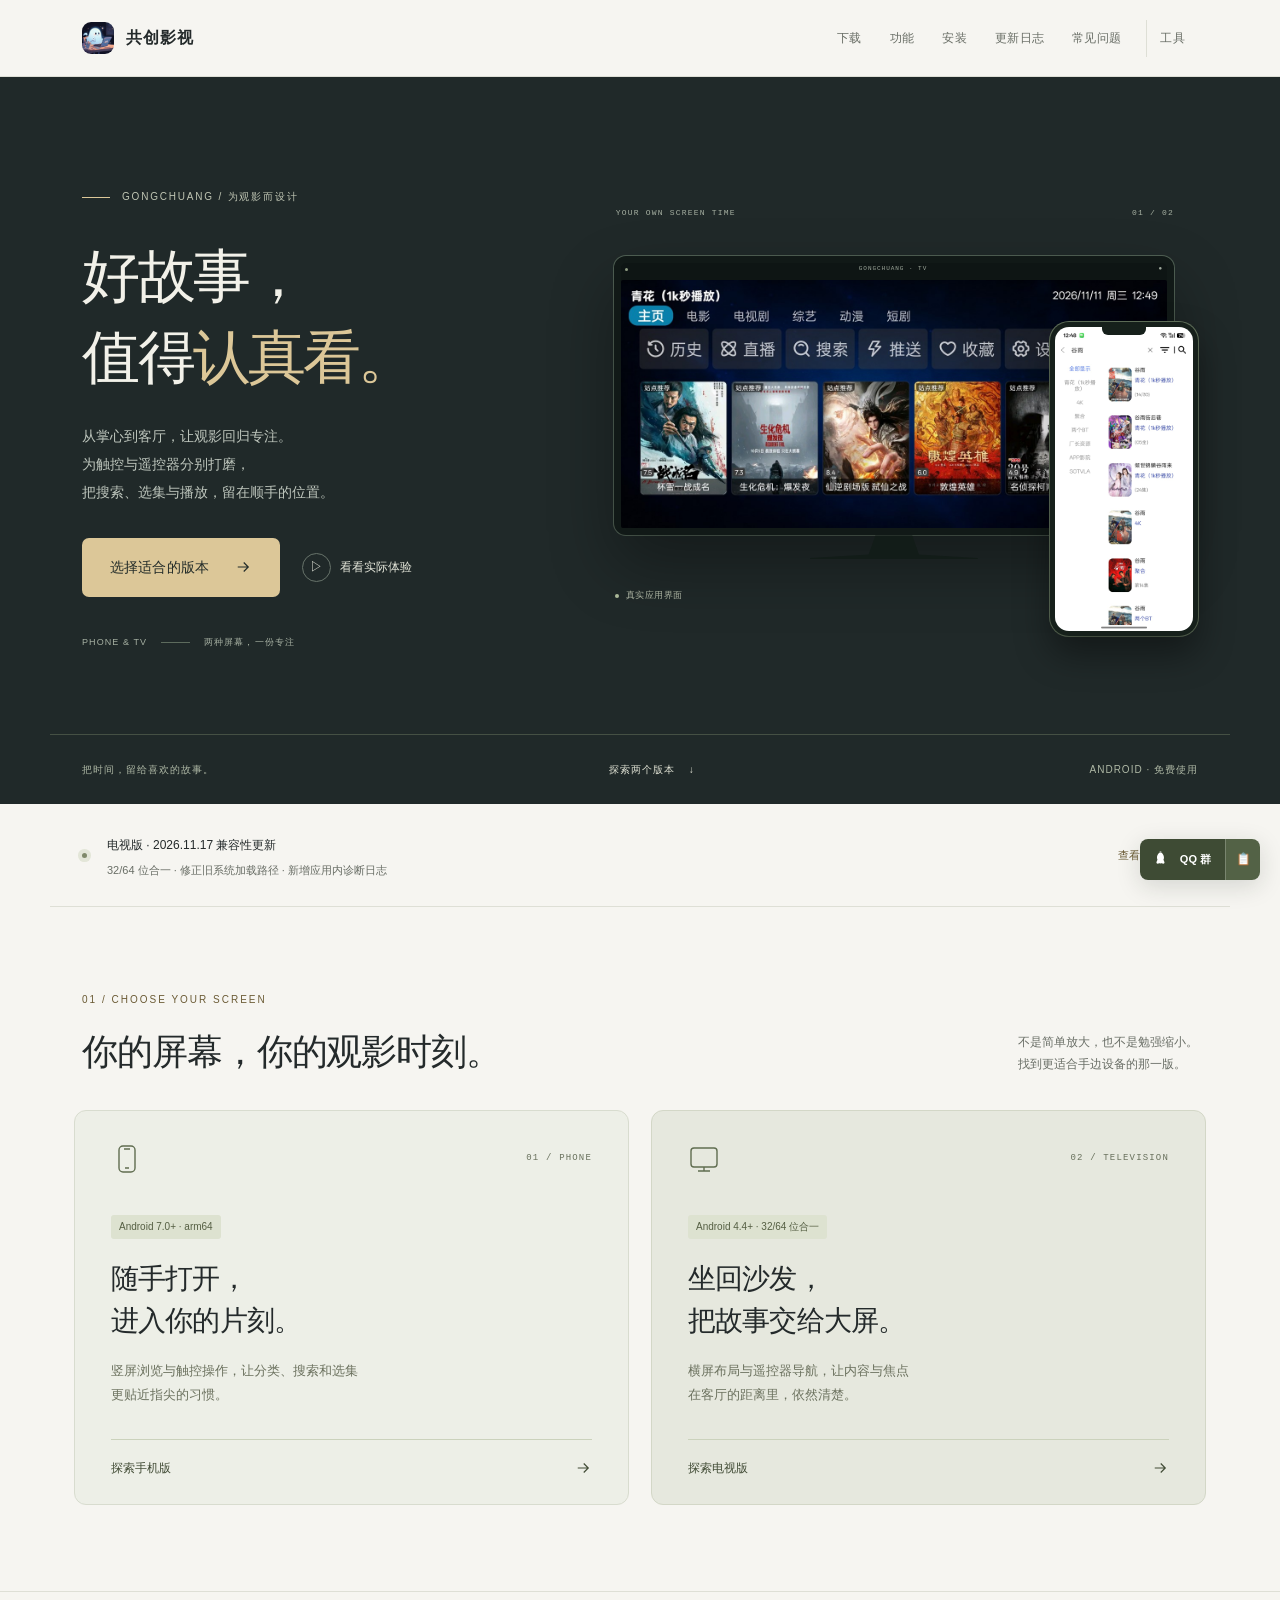
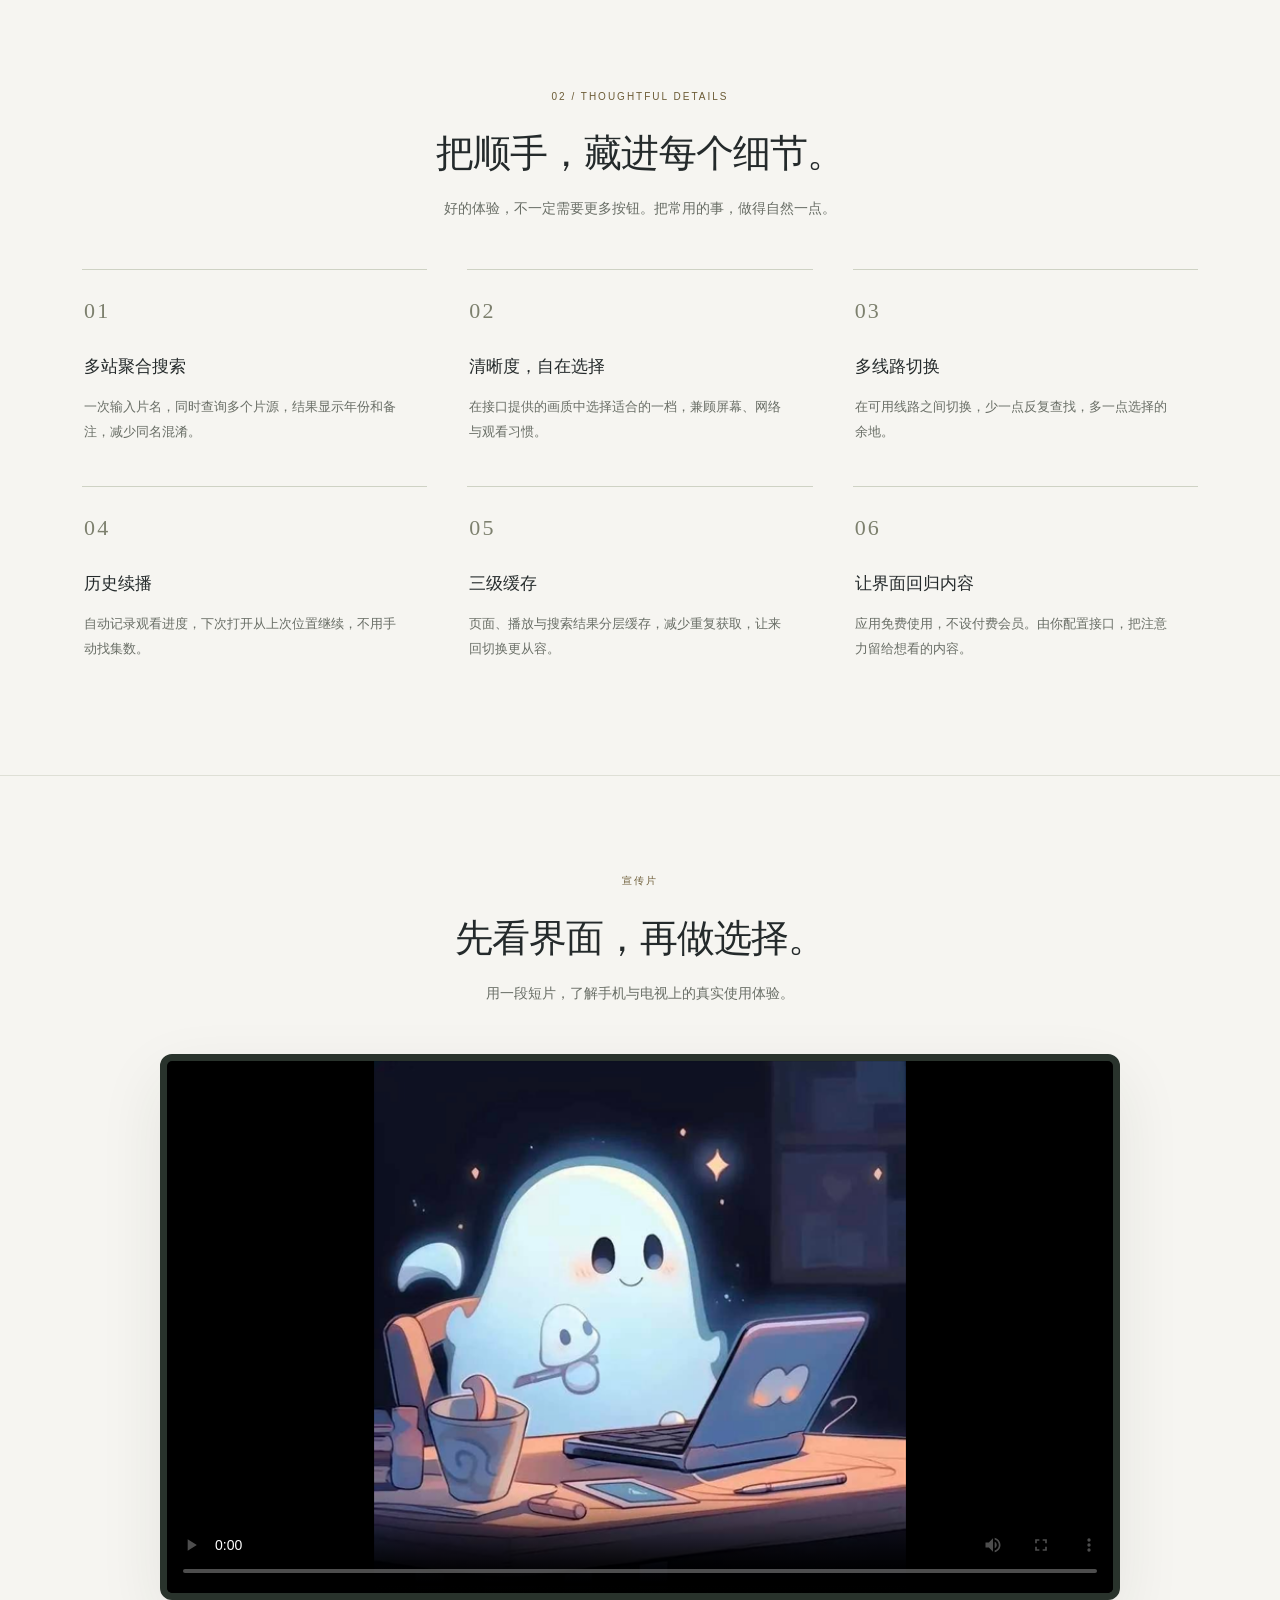
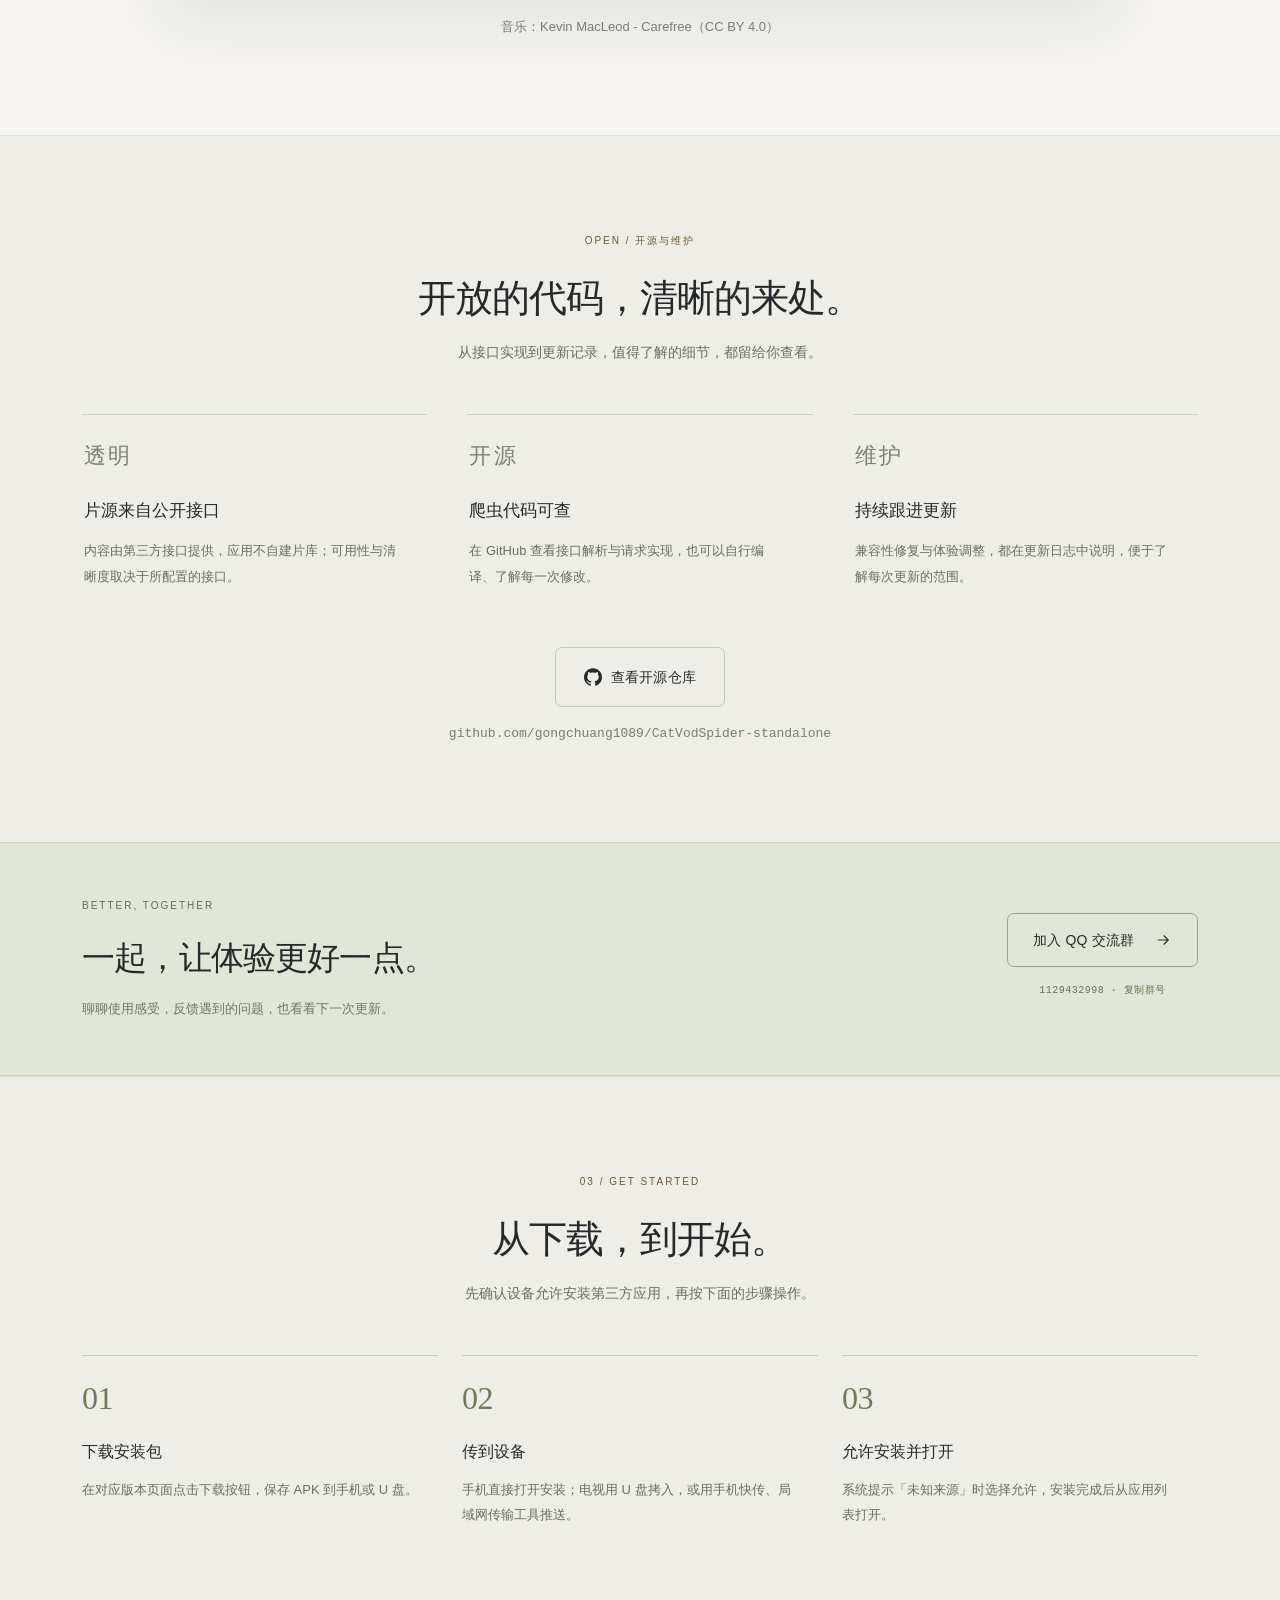
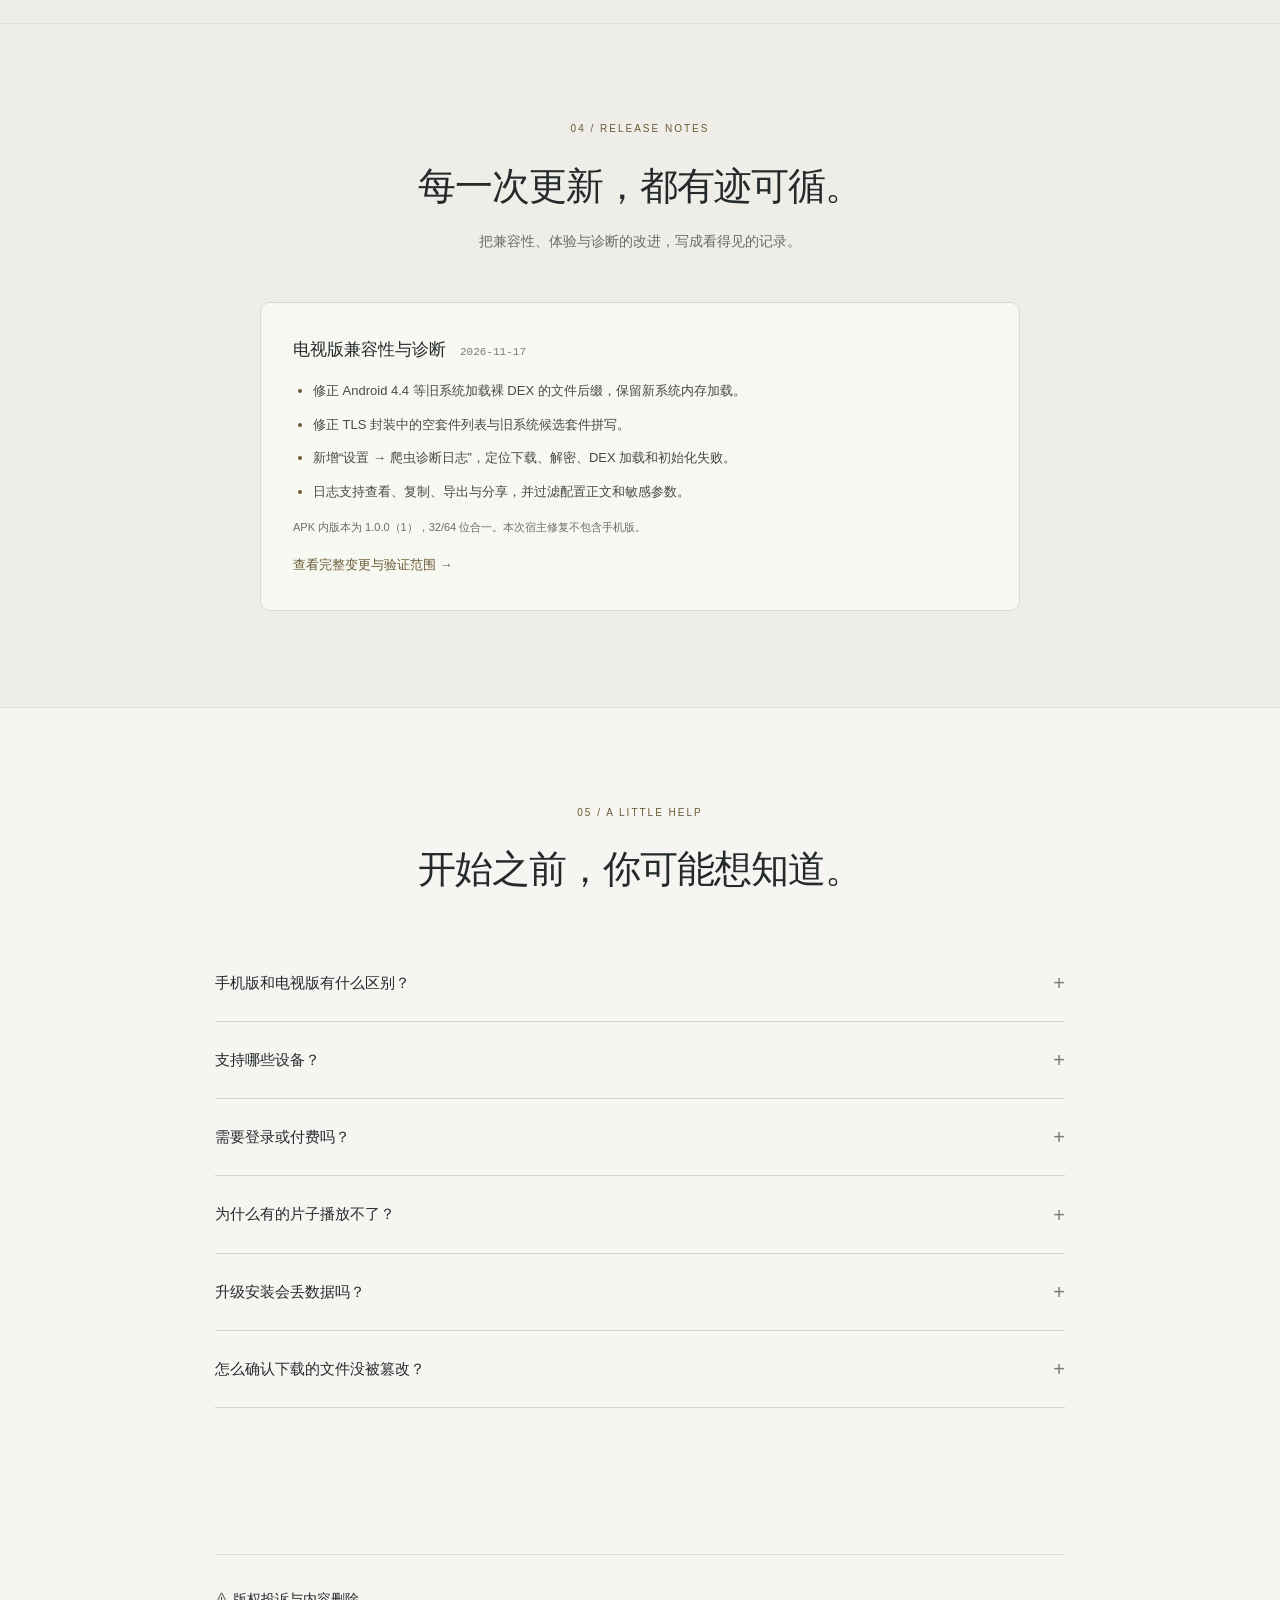
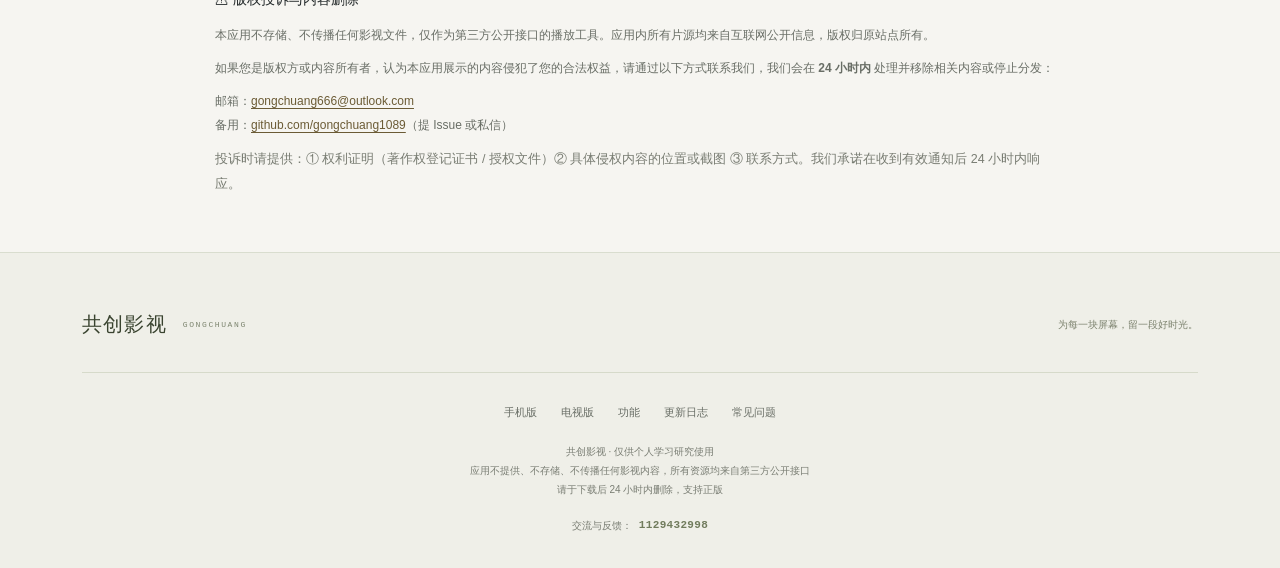
==== commit b1c08682: "Add files via upload" ====
--- a/index.html
+++ b/index.html
@@ -3,18 +3,19 @@
 <head>
 <meta charset="UTF-8">
 <meta name="viewport" content="width=device-width, initial-scale=1, viewport-fit=cover">
-<meta name="theme-color" content="#ffffff">
-<title>共创影视 · 手机版 / 电视版下载</title>
-<meta name="description" content="共创影视 App 官方下载。手机竖屏、电视横屏双版本，聚合多个影视站点，4K 片源，无广告完全免费。">
-<meta property="og:title" content="共创影视 · 手机版 / 电视版下载">
-<meta property="og:description" content="手机竖屏、电视横屏双版本，聚合多个影视站点，4K 片源，无广告完全免费。">
+<meta name="theme-color" content="#f6f5f1">
+<title>共创影视 · 好故事，值得认真看</title>
+<meta name="description" content="从掌心到客厅，让观影回归专注。共创影视 Android 手机与电视双版本，浏览真实界面、查看版本信息并下载安装。">
+<meta property="og:title" content="共创影视 · 好故事，值得认真看">
+<meta property="og:description" content="为触控与遥控器分别打磨，把搜索、选集与播放，留在顺手的位置。">
 <meta property="og:image" content="/assets/icon.png">
 <meta property="og:type" content="website">
 <link rel="icon" href="/assets/icon.png">
 <link rel="apple-touch-icon" href="/assets/icon.png">
-<link rel="stylesheet" href="/style.css?v=20261117">
+<link rel="stylesheet" href="/style.css?v=20261117-editorial-1">
+<link rel="stylesheet" href="/assets/editorial.css?v=20261117-1">
 </head>
-<body>
+<body class="page-home">
 <a class="skip-link" href="#main">跳到主要内容</a>
 
 <nav class="nav" aria-label="主导航">
@@ -35,53 +36,36 @@
 
 <main id="main" tabindex="-1">
 
-  <!-- Hero -->
-  <section class="wrap hero">
-    <span class="hero-eyebrow">GONGCHUANG · 手机与电视</span>
-    <img class="hero-icon" src="/assets/icon.png" alt="共创影视图标" decoding="async" width="96" height="96">
-    <h1>把想看的，<br><span class="mark">放到屏幕上</span>。</h1>
-    <p class="hero-sub">
-      手机竖屏、电视横屏，两个版本同一个片库。<br>
-      聚合多个影视站点，搜索、播放、选集，在熟悉的界面里一次搞定。
-    </p>
-    <a class="btn btn-primary btn-lg" href="#download">
-      选择你的版本
-      <svg width="17" height="17" viewBox="0 0 24 24" fill="none" stroke="currentColor" stroke-width="2.4" stroke-linecap="round" stroke-linejoin="round"><line x1="5" y1="12" x2="19" y2="12"/><polyline points="12 5 19 12 12 19"/></svg>
-    </a>
-    <div class="hero-meta">
-      <span class="meta-pill"><span class="dot"></span>电视版 · 2026.11.17</span>
-      <span class="meta-pill">完全免费</span>
-      <span class="meta-pill">无广告</span>
-      <span class="meta-pill">手机 7.0+ · 电视 4.4+</span>
-    </div>
-      <div class="qq-banner">
-      <span class="qq-icon">🐧</span>
-      <span class="qq-text">官方交流群</span>
-      <a class="qq-num qq-link" href="https://qm.qq.com/q/2h6XqxaWzi" target="_blank" rel="noopener noreferrer" title="点击打开 QQ 群">1129432998</a>
-      <button class="qq-copy" data-qq="1129432998">复制群号</button>
-    </div>
-</section>
+<section class="home-hero" aria-labelledby="homeTitle">
+<div class="wrap hero-layout"><div class="hero-copy"><span class="hero-eyebrow"><span class="eyebrow-line" aria-hidden="true"></span>GONGCHUANG / 为观影而设计</span>
+<h1 id="homeTitle">好故事，<br>值得<span class="editorial-em">认真看。</span></h1>
+<p class="home-intro">从掌心到客厅，让观影回归专注。<br>为触控与遥控器分别打磨，<br>把搜索、选集与播放，留在顺手的位置。</p>
+<div class="hero-actions"><a class="btn btn-primary btn-lg" href="#download">选择适合的版本<svg width="18" height="18" viewBox="0 0 24 24" fill="none" stroke="currentColor" stroke-width="1.6" aria-hidden="true"><path d="M5 12h14M13 6l6 6-6 6"/></svg></a><a class="hero-watch" href="#promo"><span class="play-icon" aria-hidden="true">▷</span>看看实际体验</a></div>
+<div class="hero-caption"><span>PHONE &amp; TV</span><span class="caption-rule" aria-hidden="true"></span><span>两种屏幕，一份专注</span></div></div>
+<figure class="hero-stage"><div class="stage-topline"><span>YOUR OWN SCREEN TIME</span><span>01 / 02</span></div><div class="screen-tv"><div class="screen-bar"><span></span><span>GONGCHUANG · TV</span><span>●</span></div><img src="/assets/tv-2.jpg" alt="共创影视电视版真实首页" width="1280" height="582" fetchpriority="high" decoding="async"></div><div class="tv-pedestal" aria-hidden="true"></div><div class="screen-phone"><div class="phone-camera" aria-hidden="true"></div><img src="/assets/phone-2.jpg" alt="共创影视手机版真实搜索界面" width="720" height="1584" decoding="async"></div><figcaption><span class="stage-dot" aria-hidden="true"></span>真实应用界面<span class="stage-end">为不同屏幕，各自用心。</span></figcaption></figure></div>
+<div class="wrap hero-bottom"><span>把时间，留给喜欢的故事。</span><a href="#download">探索两个版本 <span aria-hidden="true">↓</span></a><span>ANDROID · 免费使用</span></div></section>
 
 <section class="wrap release-strip" aria-label="最新更新">
   <span class="release-dot" aria-hidden="true"></span><div><strong>电视版 · 2026.11.17 兼容性更新</strong><p>32/64 位合一 · 修正旧系统加载路径 · 新增应用内诊断日志</p></div>
   <a class="text-link" href="/changelog">查看详细日志 <span aria-hidden="true">↗</span></a>
 </section>
 
+<section class="wrap download-intro"><div><span class="section-num">01 / CHOOSE YOUR SCREEN</span><h2>你的屏幕，<span class="serif-text">你的观影时刻。</span></h2></div><p>不是简单放大，也不是勉强缩小。<br>找到更适合手边设备的那一版。</p></section>
   <!-- 版本选择 -->
   <section class="wrap pick" id="download">
     <div class="pick-card">
-      <div class="pick-emoji">📱</div>
+      <div class="pick-card-top"><span class="device-icon"><svg width="32" height="32" viewBox="0 0 32 32" fill="none" stroke="currentColor" stroke-width="1.4" aria-hidden="true"><rect x="8" y="3" width="16" height="26" rx="4"/><path d="M13 6h6M14 25h4"/></svg></span><span class="card-index">01 / PHONE</span></div>
       <span class="pick-tag">Android 7.0+ · arm64</span>
-      <h3>手机版</h3>
-      <p>为手机竖屏设计，单手滑动浏览<br>触屏点选，适合随身观看</p>
-      <a class="btn btn-outline" href="/phone">查看详情与下载</a>
+      <h3>随手打开，<br>进入你的片刻。</h3>
+      <p>竖屏浏览与触控操作，让分类、搜索和选集<br>更贴近指尖的习惯。</p>
+      <a class="card-link" href="/phone"><span>探索手机版</span><svg width="18" height="18" viewBox="0 0 24 24" fill="none" stroke="currentColor" stroke-width="1.6" aria-hidden="true"><path d="M5 12h14M13 6l6 6-6 6"/></svg></a>
     </div>
     <div class="pick-card">
-      <div class="pick-emoji">📺</div>
+      <div class="pick-card-top"><span class="device-icon"><svg width="32" height="32" viewBox="0 0 32 32" fill="none" stroke="currentColor" stroke-width="1.4" aria-hidden="true"><rect x="3" y="5" width="26" height="19" rx="3"/><path d="M16 24v4M10 28h12"/></svg></span><span class="card-index">02 / TELEVISION</span></div>
       <span class="pick-tag">Android 4.4+ · 32/64 位合一</span>
-      <h3>电视版</h3>
-      <p>为大屏横屏设计，遥控器焦点导航<br>客厅观看，远距离也清晰</p>
-      <a class="btn btn-outline" href="/tv">查看详情与下载</a>
+      <h3>坐回沙发，<br>把故事交给大屏。</h3>
+      <p>横屏布局与遥控器导航，让内容与焦点<br>在客厅的距离里，依然清楚。</p>
+      <a class="card-link" href="/tv"><span>探索电视版</span><svg width="18" height="18" viewBox="0 0 24 24" fill="none" stroke="currentColor" stroke-width="1.6" aria-hidden="true"><path d="M5 12h14M13 6l6 6-6 6"/></svg></a>
     </div>
   </section>
 
@@ -89,9 +73,9 @@
   <section class="section" id="features">
     <div class="wrap">
       <div class="section-head center">
-        <span class="section-num">01 / 功能</span>
-        <h2>常用的、细致的，都考虑进去。</h2>
-        <p>从搜索到播放，从手机到客厅，按实际使用习惯整理。</p>
+        <span class="section-num">02 / THOUGHTFUL DETAILS</span>
+        <h2>把顺手，藏进每个细节。</h2>
+        <p>好的体验，不一定需要更多按钮。把常用的事，做得自然一点。</p>
       </div>
       <div class="features">
         <div class="feat">
@@ -101,13 +85,13 @@
         </div>
         <div class="feat">
           <div class="feat-num">02</div>
-          <h4>4K 片源支持</h4>
-          <p>支持 4K / 1080P / 720P 多档清晰度，按带宽自动选择，也可手动切换。</p>
+          <h4>清晰度，自在选择</h4>
+          <p>在接口提供的画质中选择适合的一档，兼顾屏幕、网络与观看习惯。</p>
         </div>
         <div class="feat">
           <div class="feat-num">03</div>
           <h4>多线路切换</h4>
-          <p>同一部剧集有多条线路，播放卡顿时可在播放页切换，自动跳过失效源。</p>
+          <p>在可用线路之间切换，少一点反复查找，多一点选择的余地。</p>
         </div>
         <div class="feat">
           <div class="feat-num">04</div>
@@ -117,12 +101,12 @@
         <div class="feat">
           <div class="feat-num">05</div>
           <h4>三级缓存</h4>
-          <p>页面、播放、搜索三级缓存，反复切换分类和站点时基本秒开。</p>
+          <p>页面、播放与搜索结果分层缓存，减少重复获取，让来回切换更从容。</p>
         </div>
         <div class="feat">
           <div class="feat-num">06</div>
-          <h4>完全免费无广告</h4>
-          <p>不需要登录、不需要会员，打开即用。片源来自公开接口，仅供学习交流。</p>
+          <h4>让界面回归内容</h4>
+          <p>应用免费使用，不设付费会员。由你配置接口，把注意力留给想看的内容。</p>
         </div>
       </div>
     </div>
@@ -133,12 +117,12 @@
     <div class="wrap">
       <div class="section-head center">
         <span class="section-num">宣传片</span>
-        <h2>36 秒，先看一遍。</h2>
-        <p>手机版、电视版的真实界面，以及多线路、分类筛选、直播功能。</p>
+        <h2>先看界面，再做选择。</h2>
+        <p>用一段短片，了解手机与电视上的真实使用体验。</p>
       </div>
       <div class="promo-wrap">
         <video id="promoVideo" controls preload="metadata" playsinline
-               poster="assets/icon.png" class="promo-video">
+               poster="/assets/icon.png" class="promo-video">
           <source src="/assets/promo.mp4" type="video/mp4">
           你的浏览器不支持 HTML5 视频，请
           <a href="/assets/promo.mp4" download>点此下载</a>。
@@ -154,25 +138,25 @@
     <div class="wrap">
       <div class="section-head center">
         <span class="section-num">OPEN / 开源与维护</span>
-        <h2>线路公开透明，长期维护。</h2>
-        <p>不藏源、不锁源，片源信息和代码逻辑都可以自己核对。</p>
+        <h2>开放的代码，清晰的来处。</h2>
+        <p>从接口实现到更新记录，值得了解的细节，都留给你查看。</p>
       </div>
 
       <div class="features">
         <div class="feat">
           <div class="feat-num">透明</div>
           <h4>片源来自公开接口</h4>
-          <p>所有影视资源均来自第三方公开的苹果CMS 采集接口，不包含自有片库、加密资源或付费内容。</p>
+          <p>内容由第三方接口提供，应用不自建片库；可用性与清晰度取决于所配置的接口。</p>
         </div>
         <div class="feat">
           <div class="feat-num">开源</div>
           <h4>爬虫代码可查</h4>
-          <p>接口解析、请求构造、签名算法都在 GitHub 公开，可以自己查看、编译、部署，不用信任闭源黑盒。</p>
+          <p>在 GitHub 查看接口解析与请求实现，也可以自行编译、了解每一次修改。</p>
         </div>
         <div class="feat">
           <div class="feat-num">维护</div>
           <h4>持续跟进更新</h4>
-          <p>采集站失效、接口变更时会同步修复。版本更新不带广告、不塞推广、不收集隐私。</p>
+          <p>兼容性修复与体验调整，都在更新日志中说明，便于了解每次更新的范围。</p>
         </div>
       </div>
 
@@ -185,12 +169,13 @@
       </div>
     </div>
   </section>
+<section class="community-band"><div class="wrap community-inner"><div><span class="section-num">BETTER, TOGETHER</span><h2>一起，让体验更好一点。</h2><p>聊聊使用感受，反馈遇到的问题，也看看下一次更新。</p></div><div class="community-actions"><a class="btn btn-outline" href="https://qm.qq.com/q/2h6XqxaWzi" target="_blank" rel="noopener noreferrer">加入 QQ 交流群 <svg width="18" height="18" viewBox="0 0 24 24" fill="none" stroke="currentColor" stroke-width="1.6" aria-hidden="true"><path d="M5 12h14M13 6l6 6-6 6"/></svg></a><button class="community-copy" type="button" data-qq="1129432998">1129432998 · 复制群号</button></div></div></section>
   <!-- 安装 -->
   <section class="section section-alt" id="install">
     <div class="wrap">
       <div class="section-head center">
-        <span class="section-num">02 / 安装</span>
-        <h2>三步装好。</h2>
+        <span class="section-num">03 / GET STARTED</span>
+        <h2>从下载，到开始。</h2>
         <p>先确认设备允许安装第三方应用，再按下面的步骤操作。</p>
       </div>
       <div class="steps">
@@ -214,9 +199,9 @@
   <section class="section section-alt" id="changelog">
     <div class="wrap">
       <div class="section-head center">
-        <span class="section-num">03 / 更新日志</span>
-        <h2>每次更新改了什么。</h2>
-        <p>持续修复、持续优化，更新不带广告、不塞推广。</p>
+        <span class="section-num">04 / RELEASE NOTES</span>
+        <h2>每一次更新，都有迹可循。</h2>
+        <p>把兼容性、体验与诊断的改进，写成看得见的记录。</p>
       </div>
       <div class="changelog">
         <article class="cl-item">
@@ -236,8 +221,8 @@
   <section class="section" id="faq">
     <div class="wrap">
       <div class="section-head center">
-        <span class="section-num">04 / 常见问题</span>
-        <h2>把你可能想问的，先说清楚。</h2>
+        <span class="section-num">05 / A LITTLE HELP</span>
+        <h2>开始之前，你可能想知道。</h2>
       </div>
       <div class="faq">
         <details class="faq-item">
@@ -301,7 +286,7 @@
 </main>
 
 <footer class="footer">
-  <div class="wrap">
+  <div class="wrap"><div class="footer-brand"><a href="/">共创影视<span>GONGCHUANG</span></a><p>为每一块屏幕，留一段好时光。</p></div>
     <div class="links">
       <a href="/phone">手机版</a>
       <a href="/tv">电视版</a>
@@ -315,7 +300,7 @@
       请于下载后 24 小时内删除，支持正版
     </p>
       <p class="footer-qq">
-        🐧 官方交流群：<strong>1129432998</strong>
+        交流与反馈：<strong>1129432998</strong>
       </p>  </div>
 </footer>
 
--- a/assets/editorial.css
+++ b/assets/editorial.css
@@ -0,0 +1,407 @@
+:root {
+  --bg: #f6f5f1;
+  --bg-alt: #eeede7;
+  --text: #242a2b;
+  --text-2: #454a47;
+  --text-dim: #696e66;
+  --text-faint: #797d73;
+  --border: #dedfd6;
+  --border-strong: #c9ccbf;
+  --primary: #6b5b35;
+  --primary-hover: #4a4029;
+  --primary-soft: #eae5d7;
+  --green: #657956;
+  --radius: 18px;
+  --radius-sm: 12px;
+  --max: 1180px;
+  --ink: #202929;
+  --gold: #dcc798;
+}
+body { background: var(--bg); font-family: "Segoe UI", "PingFang SC", "Microsoft YaHei", sans-serif; }
+::selection { background: #d6c49a; color: #202929; }
+:focus-visible { outline-color: #957946; }
+a { text-underline-offset: 5px; }
+.wrap { padding-left: 32px; padding-right: 32px; }
+.nav { background: rgba(246,245,241,.96); border-color: var(--border); }
+.nav-inner { min-height: 76px; padding: 16px 32px; gap: 12px; }
+.nav-logo { width: 32px; height: 32px; border-radius: 9px; }
+.nav-title { font-size: 16px; font-weight: 650; letter-spacing: .06em; display: flex; align-items: center; gap: 15px; }
+.brand-context { border-left: 1px solid var(--border-strong); padding-left: 15px; font-size: 11px; color: var(--text-dim); font-weight: 400; letter-spacing: .08em; }
+.nav-link { padding: 8px 13px; font-size: 12px; letter-spacing: .025em; border-radius: 5px; }
+.nav-link:hover { background: #e8e8df; }
+.nav-link[href="/tools"] { margin-left: 10px; border-left: 1px solid var(--border); border-radius: 0; }
+.menu-toggle { color: var(--text); border-color: var(--border); background: transparent; border-radius: 5px; }
+.btn { border-radius: 7px; padding: 14px 25px; font-size: 14px; font-weight: 500; box-shadow: none; min-height: 48px; transition: background .2s, color .2s, border-color .2s, transform .2s; }
+.btn-lg { padding: 17px 28px; font-size: 14px; }
+.btn-primary { background: var(--ink); box-shadow: none; }
+.btn-primary:hover { background: #354040; box-shadow: none; }
+.btn-outline { background: transparent; border-color: #c3c7ba; }
+.btn-outline:hover { background: #e6e8de; border-color: #969f8b; }
+.copy-button { background: transparent; border-radius: 5px; color: var(--text-2); border-color: var(--border-strong); font-size: 12px; }
+.copy-button:hover { color: var(--primary); background: #e8e7df; border-color: #aeaa98; }
+.text-link { font-size: 13px; font-weight: 500; }
+.text-link:hover { text-decoration: underline; }
+.section { padding: 96px 0; border-color: var(--border); }
+.section-alt { background: #eeede7; }
+.section-head { margin-bottom: 48px; }
+.section-num { font-size: 10px; font-weight: 500; letter-spacing: .2em; color: var(--primary); margin-bottom: 20px; }
+.section-head h2 { font-weight: 550; font-size: clamp(27px,3vw,39px); line-height: 1.45; letter-spacing: -.025em; }
+.section-head p { font-size: 14px; margin-top: 12px; line-height: 1.9; }
+.hero-eyebrow { font-size: 10px; font-weight: 500; letter-spacing: .18em; color: var(--primary); }
+.hero h1 { font-weight: 550; font-size: clamp(36px,4.6vw,58px); line-height: 1.35; letter-spacing: -.04em; }
+.hero h1 .mark { color: var(--primary); }
+.hero h1 .mark::after { display: none; }
+.hero-sub { font-size: 15px; line-height: 2; max-width: 600px; margin-bottom: 28px; }
+.hero-meta { gap: 8px; }
+.meta-pill { font-size: 11px; padding: 5px 11px; border-color: var(--border); background: transparent; border-radius: 4px; }
+.serif-text, .editorial-em { font-family: "Songti SC", "STSong", "SimSun", serif; font-weight: 400; }
+
+/* The landing stage uses real product screens, not decorative stock artwork. */
+.home-hero { background: var(--ink); color: #f2f1e9; position: relative; overflow: hidden; }
+.hero-layout { display: grid; grid-template-columns: 1fr 1.2fr; gap: 30px; align-items: center; padding-top: 82px; padding-bottom: 64px; min-height: 635px; }
+.hero-copy { position: relative; z-index: 1; }
+.home-hero .hero-eyebrow { color: #c0c6b4; display: inline-flex; align-items: center; gap: 12px; margin-bottom: 30px; }
+.eyebrow-line { width: 28px; height: 1px; background: var(--gold); }
+.home-hero h1 { font-size: clamp(40px,4.5vw,62px); font-weight: 450; letter-spacing: -.04em; line-height: 1.4; margin-bottom: 24px; }
+.editorial-em { color: var(--gold); letter-spacing: -.055em; }
+.home-intro { color: #bec6bd; font-size: 14px; line-height: 2; margin-bottom: 32px; }
+.hero-actions { display: flex; align-items: center; gap: 22px; flex-wrap: wrap; }
+.home-hero .btn-primary { background: var(--gold); color: #232c29; gap: 25px; }
+.home-hero .btn-primary:hover { background: #eadbb9; }
+.hero-watch { display: inline-flex; align-items: center; gap: 9px; font-size: 12px; color: #e3e5d9; padding: 8px 0; }
+.hero-watch:hover { color: var(--gold); }
+.play-icon { border: 1px solid #67736a; width: 29px; height: 29px; display: inline-flex; align-items: center; justify-content: center; border-radius: 50%; font-size: 13px; }
+.hero-caption { display: flex; align-items: center; gap: 14px; font-size: 9px; letter-spacing: .12em; color: #a6b0a2; margin-top: 38px; }
+.caption-rule { width: 29px; height: 1px; background: #5d6b5d; }
+.hero-stage { min-width: 0; position: relative; margin-top: 15px; padding: 32px 24px 66px 8px; }
+.stage-topline, .showcase-heading { display: flex; align-items: center; justify-content: space-between; gap: 15px; font-size: 8px; letter-spacing: .15em; font-family: ui-monospace, Consolas, monospace; color: #a6b0a2; }
+.stage-topline { margin: 0 0 36px 2px; }
+.screen-tv { border: 7px solid #111917; background: #0e1514; border-radius: 12px; position: relative; box-shadow: 0 30px 65px #0005, 0 0 0 1px #506054; }
+.screen-tv img { width: 100%; height: auto; border-radius: 2px; }
+.screen-bar { height: 17px; display: flex; justify-content: space-between; align-items: center; gap: 8px; padding: 0 4px 5px; color: #9fa99d; font-size: 6px; letter-spacing: .16em; font-family: ui-monospace, Consolas, monospace; }
+.screen-bar > span:first-child { width: 3px; height: 3px; border-radius: 50%; background: #8f9c82; }
+.tv-pedestal { width: 30%; height: 24px; margin: 0 auto; background: #121c18; clip-path: polygon(39% 0,61% 0,65% 80%,100% 94%,100% 100%,0 100%,0 94%,35% 80%); }
+.screen-phone { width: 25%; position: absolute; right: 0; bottom: 34px; padding: 5px; background: #16201b; border-radius: 19px; box-shadow: 0 18px 35px #0006, 0 0 0 1px #62725c; }
+.screen-phone img { width: 100%; height: auto; border-radius: 14px; }
+.phone-camera { position: absolute; width: 30%; height: 8px; border-radius: 0 0 6px 6px; background: #16201b; top: 5px; left: 35%; }
+.hero-stage figcaption { display: flex; align-items: center; gap: 7px; font-size: 9px; color: #b3bba9; margin: 29px 0 0 1px; letter-spacing: .06em; }
+.stage-dot { width: 4px; height: 4px; border-radius: 50%; background: #b0be9d; }
+.stage-end { display: none; }
+.hero-bottom { display: flex; align-items: center; justify-content: space-between; gap: 24px; min-height: 70px; border-top: 1px solid #455044; font-size: 10px; letter-spacing: .1em; color: #aeb8a5; }
+.hero-bottom a { color: #e2e4d6; }
+.hero-bottom a span { margin-left: 10px; }
+
+.release-strip { border: 0; border-bottom: 1px solid var(--border); border-radius: 0; background: transparent; padding: 26px 32px; margin-bottom: 0; gap: 20px; }
+.release-strip strong { font-size: 12px; font-weight: 500; }
+.release-strip p { font-size: 11px; margin-top: 3px; }
+.release-strip .text-link { font-size: 11px; }
+.release-dot { width: 5px; height: 5px; background: #7f896a; box-shadow: 0 0 0 4px #e3e6d8; }
+.download-intro { display: flex; align-items: end; justify-content: space-between; gap: 32px; padding-top: 84px; padding-bottom: 32px; }
+.download-intro .section-num { margin-bottom: 17px; }
+.download-intro h2 { font-size: clamp(27px,3vw,36px); font-weight: 550; letter-spacing: -.03em; line-height: 1.45; }
+.download-intro > p { font-size: 12px; color: var(--text-dim); line-height: 1.9; padding-bottom: 2px; }
+.pick { grid-template-columns: repeat(2,minmax(0,1fr)); gap: 22px; padding-bottom: 86px; }
+.pick-card { text-align: left; padding: 32px 36px 25px; border-radius: 12px; border-color: #d8dccf; background: #edefe7; }
+.pick-card:nth-child(2) { background: #e6e8de; border-color: #d3d7c7; }
+.pick-card:hover { background: #e5e9dc; transform: translateY(-3px); box-shadow: 0 16px 32px #26332708; border-color: #b1bba0; }
+.pick-card-top { display: flex; justify-content: space-between; align-items: center; gap: 18px; margin-bottom: 36px; }
+.device-icon { color: #606d50; display: inline-flex; }
+.card-index { font-size: 9px; font-family: ui-monospace, Consolas, monospace; letter-spacing: .13em; color: #68705c; }
+.pick-tag { background: #dde2d0; color: #555f43; font-weight: 450; border-radius: 3px; font-size: 10px; padding: 3px 8px; }
+.pick-card h3 { font-size: 28px; font-weight: 500; line-height: 1.5; margin: 5px 0 17px; letter-spacing: -.03em; }
+.pick-card p { font-size: 13px; color: #6b715e; line-height: 1.9; margin-bottom: 30px; min-height: 50px; }
+.card-link { display: flex; align-items: center; justify-content: space-between; border-top: 1px solid #cbd2bc; padding: 18px 0 0; font-size: 12px; font-weight: 550; color: #424c36; }
+.card-link svg { transition: transform .2s; }
+.card-link:hover svg { transform: translateX(4px); }
+.features { grid-template-columns: repeat(3,minmax(0,1fr)); gap: 24px 40px; border: 0; border-radius: 0; background: transparent; overflow: visible; }
+.feat { min-width: 0; background: transparent; border-top: 1px solid #ced2c4; padding: 27px 2px 18px; }
+.feat:hover { background: transparent; }
+.feat-num { color: #7d806e; font: 22px/1.3 Georgia, "Times New Roman", serif; margin-bottom: 26px; }
+.feat h4 { font-size: 17px; font-weight: 550; margin-bottom: 12px; }
+.feat p { font-size: 13px; line-height: 1.95; max-width: 320px; }
+.promo-wrap { max-width: 960px; border-radius: 12px; box-shadow: 0 24px 65px #25312516; border: 7px solid #29332c; background: #141b18; }
+.promo-video { width: 100%; display: block; border-radius: 5px; }
+.community-band { background: #e2e6d8; border-top: 1px solid #cbd2bd; border-bottom: 1px solid #cbd2bd; }
+.community-inner { display: flex; justify-content: space-between; align-items: center; gap: 36px; padding-top: 54px; padding-bottom: 54px; }
+.community-inner .section-num { color: #616d4c; margin-bottom: 14px; }
+.community-inner h2 { font-size: clamp(25px,2.8vw,33px); font-weight: 500; letter-spacing: -.025em; }
+.community-inner p { color: #6e775e; font-size: 13px; margin-top: 12px; }
+.community-actions { display: flex; flex-direction: column; align-items: center; gap: 10px; flex-shrink: 0; }
+.community-actions .btn { border-color: #98a282; gap: 20px; }
+.community-copy { border: 0; background: none; color: #677255; font: 10px/1.8 ui-monospace, Consolas, monospace; letter-spacing: .05em; cursor: pointer; padding: 5px; }
+.steps { gap: 24px; }
+.step { background: transparent; border: 0; border-top: 1px solid var(--border-strong); border-radius: 0; padding: 26px 0 0; }
+.step::before { color: #717958; font-family: Georgia,serif; font-size: 32px; font-weight: 400; opacity: 1; margin-bottom: 24px; }
+.step h4 { font-size: 16px; font-weight: 550; margin-bottom: 12px; }
+.step p { font-size: 13px; line-height: 1.9; padding-right: 20px; }
+.changelog .cl-item { background: #f8f8f3; border-color: #d6dacd; border-radius: 10px; box-shadow: none; padding: 32px; }
+.changelog .cl-ver { font-size: 17px; font-weight: 550; color: var(--text); }
+.changelog .cl-date { font-size: 11px; font-family: ui-monospace, Consolas, monospace; }
+.changelog li { font-size: 13px; line-height: 1.9; }
+.faq { max-width: 850px; }
+.faq-item { background: transparent; border: 0; border-bottom: 1px solid #d3d7c9; border-radius: 0; margin: 0; }
+.faq-item summary { padding: 25px 0; font-size: 15px; font-weight: 500; }
+.faq-body { padding: 6px 32px 26px 0; border: 0; font-size: 13px; }
+.info-table { background: #f8f8f3; border-color: #d6dacd; border-radius: 10px; max-width: 850px; }
+.info-row { padding: 17px 26px; }
+.info-row .k { font-size: 12px; }
+.info-row .v { font-size: 12px; }
+.checksum-value code { color: #555e48; }
+.report-box { background: transparent; border: 0; border-top: 1px solid var(--border); border-radius: 0; padding: 32px 0; margin: 50px auto 24px; max-width: 850px; }
+.report-box h4 { font-size: 14px; font-weight: 500; }
+.report-box p { font-size: 12px; line-height: 1.95; }
+.dl-card { background: #e6eadc; border-color: #d3dac4; border-radius: 12px; padding: 46px 32px; }
+.dl-card h2 { font-weight: 500; }
+.dl-note { font-size: 11px; }
+.footer { padding: 54px 0 32px; background: #efefe8; border-color: #d9ddcf; }
+.footer-brand { display: flex; align-items: center; justify-content: space-between; gap: 20px; padding-bottom: 30px; border-bottom: 1px solid #d6daca; margin-bottom: 30px; }
+.footer-brand > a { color: #39432f; font-size: 20px; letter-spacing: .06em; display: flex; align-items: center; gap: 16px; }
+.footer-brand a span { font-size: 8px; letter-spacing: .2em; font-family: ui-monospace, Consolas, monospace; color: #7d856f; }
+.footer-brand p { font-size: 11px; color: #7c826e; text-align: right; }
+.footer .links { gap: 24px; margin-bottom: 20px; }
+.footer .links a { font-size: 11px; }
+.footer p { font-size: 10px; line-height: 1.9; }
+.footer .footer-qq { display: flex; align-items: center; justify-content: center; font-size: 10px; margin-top: 16px; }
+.footer-qq strong { color: #707b5c; font-size: 11px; }
+.qq-float-group { border-radius: 8px; box-shadow: 0 6px 25px #1e291c26; right: 20px; bottom: 20px; }
+.qq-float-group .qq-float { background: #3e4b34; font-size: 11px; padding: 11px 14px; gap: 8px; }
+.qq-float-group .qq-float:hover { background: #516045; }
+.qq-float-copy { background: #536246; width: 35px; font-size: 12px; }
+.qq-float-copy:hover { background: #637652; }
+.qq-float-num { display: none; }
+.qq-toast { border-radius: 6px; background: #273322; font-size: 12px; padding: 12px 20px; }
+.qq-banner { background: transparent; border: 0; padding: 0; margin-top: 24px; gap: 12px; }
+.qq-banner .qq-icon { color: #687557; display: flex; }
+.qq-banner .qq-text { font-size: 11px; color: #7c846d; }
+.qq-banner a.qq-num.qq-link { font-size: 12px; font-weight: 500; border: 0; }
+.qq-banner .qq-copy { border: 1px solid #d0d6c3; border-radius: 4px; padding: 5px 9px; background: transparent; color: #6a7657; font-size: 10px; }
+.qq-banner .qq-copy:hover { color: #39472f; background: #e3e7d8; }
+
+/* Product pages share the same visual language without changing their controls. */
+.product-hero { padding-top: 68px; padding-bottom: 52px; }
+.product-hero .hero-eyebrow { margin-bottom: 23px; }
+.product-visual { position: relative; max-width: 860px; margin: 44px auto 0; background: #dfe4d5; border-radius: 16px; padding: 27px 46px 25px; overflow: hidden; border: 1px solid #d0d8c1; }
+.showcase-heading { color: #717d60; margin-bottom: 26px; }
+.product-visual figcaption { font-size: 10px; color: #7b8668; letter-spacing: .1em; margin-top: 17px; }
+.television-showcase .screen-tv { max-width: 680px; margin: auto; box-shadow: 0 20px 30px #25332229; }
+.television-showcase .tv-pedestal { background: #46513d; height: 26px; }
+.phone-triptych { display: flex; align-items: flex-start; justify-content: center; gap: 24px; padding: 12px 12px 0; height: 340px; overflow: hidden; }
+.phone-triptych img { width: 23%; height: auto; border: 5px solid #34422c; border-radius: 19px; box-shadow: 0 10px 25px #26352026; }
+.phone-triptych img:nth-child(2) { width: 25%; }
+.phone-triptych img:first-child, .phone-triptych img:last-child { transform: translateY(35px); opacity: .85; }
+.phone-showcase figcaption { position: relative; padding-top: 12px; background: #dfe4d5; }
+.phone-showcase::after { position: absolute; left: 0; right: 0; bottom: 49px; height: 40px; background: linear-gradient(transparent,#dfe4d5); content: ''; pointer-events: none; }
+.shots-tv { gap: 24px; }
+.shots-tv figure { background: #f8f8f3; border-color: #d3d9c7; border-radius: 10px; }
+.shots-tv figcaption { padding: 16px 20px; font-size: 11px; border-color: #d3d9c7; }
+.shots-phone { gap: 20px; }
+.shots-phone img { border-radius: 12px; border-color: #d6d9cf; }
+.split { gap: 72px; margin-bottom: 90px; }
+.split-media { border: 0; border-radius: 12px; background: #dce1d2; box-shadow: 0 18px 40px #26332712; }
+.page-phone .split-media { padding: 28px; max-height: 470px; display: flex; justify-content: center; }
+.page-phone .split-media img { width: auto; max-width: 75%; align-self: flex-start; border: 5px solid #34412d; border-radius: 22px; }
+.split-body h3 { font-weight: 500; font-size: 28px; }
+.split-body p { font-size: 14px; line-height: 2; }
+.split-body li { font-size: 13px; }
+.release-panel { background: #e9ecdf; border-color: #d4dbc6; border-radius: 12px; margin-top: 32px; padding: 38px; }
+.release-panel-heading h2 { font-weight: 500; font-size: 30px; }
+.release-panel-heading p { font-size: 13px; line-height: 1.9; }
+.diagnostic-steps strong { font-size: 13px; font-weight: 550; }
+.diagnostic-steps span { font-size: 12px; line-height: 1.9; }
+.diagnostic-steps li::before { color: #737f5b; font-family: Georgia,serif; font-size: 18px; font-weight: 400; }
+.release-panel-footer { font-size: 11px; }
+.release-footnote { font-size: 11px; line-height: 1.9; }
+.version-note { font-size: 11px; line-height: 1.9; }
+.feedback-box pre { font-size: 12px; color: #59644a; }
+.feedback-box p { font-size: 11px; }
+.changelog-hero { padding-top: 72px; }
+.release-document { max-width: 920px; padding-top: 12px; }
+.release-text { font-size: 14px; line-height: 1.95; }
+.release-text h2 { font-size: 25px; font-weight: 550; }
+.release-text h3 { font-size: 18px; font-weight: 550; }
+.history-block { background: #efefe7; border-color: #d6dbc9; border-radius: 8px; }
+.history-block summary { font-size: 13px; font-weight: 500; }
+.release-actions .copy-button { padding: 13px; }
+.modal-box { background: #f6f5f1; border: 1px solid #d2d8c4; border-radius: 12px; }
+.modal-head h3 { font-weight: 550; }
+.modal-body { background: #f0f1e8; }
+.modal-head p, .modal-check { color: #68715a; }
+.modal-check input { accent-color: #6b7857; }
+.lightbox { background: #131b15ed; }
+.lightbox-close { background: #35422b; border-color: #657356; border-radius: 5px; }
+.lightbox img { border-radius: 5px; }
+.page-tools .hero { padding-bottom: 48px !important; }
+.page-tools .section { padding-bottom: 28px; border: 0; background: transparent; }
+.page-tools .section:last-child { padding-bottom: 80px; }
+.page-tools .tool-card { background: #f8f8f3; border-color: #d3dac5; border-radius: 12px; }
+.page-tools .tool-head { border-color: #dce1d2; }
+.page-tools .tool-head h3 { font-weight: 550; }
+.page-tools .tool-num { background: #e6eadb; color: #71815a; border-radius: 4px; }
+.page-tools .tool-input, .page-tools .tool-select { background: #fffef9; border-color: #cdd4bf; border-radius: 6px; font-size: 13px; }
+.page-tools .tool-input:focus { border-color: #7f9067; box-shadow: 0 0 0 3px #dfe6d1; }
+.page-tools .res-item { background: #f2f4e9; }
+.page-tools .res-k { color: #737f62; }
+.page-tools .res-v { font-size: 13px; }
+.page-tools .res-note { color: #6f7961; font-size: 11px; }
+.page-tools .res-table th { background: #e7ecdc; }
+.not-found { padding-top: 100px; padding-bottom: 100px; }
+
+@media (max-width: 1100px) {
+  .hero-layout { gap: 24px; padding-top: 64px; padding-bottom: 54px; min-height: 580px; }
+  .home-hero h1 { font-size: 48px; }
+  .hero-actions { gap: 14px; }
+  .home-hero .btn-primary { padding: 15px 20px; gap: 16px; }
+  .hero-stage { padding-right: 18px; padding-left: 0; }
+  .stage-end { display: none; }
+  .features { gap: 20px 26px; }
+}
+@media (max-width: 820px) {
+  .nav-inner { padding: 13px 24px; min-height: 68px; }
+  .nav-ready.menu-open .nav-links { padding-top: 12px; padding-bottom: 8px; border-top: 1px solid var(--border); margin-top: 8px; gap: 3px; }
+  .nav-link[href="/tools"] { border: 0; margin-left: 0; }
+  .home-hero h1 { font-size: clamp(40px,7vw,57px); }
+  .hero-layout { grid-template-columns: 1fr; padding: 55px 32px 30px; gap: 26px; }
+  .hero-copy { max-width: 540px; }
+  .hero-stage { width: 100%; max-width: 640px; margin: 0 auto; padding: 10px 26px 40px 0; }
+  .stage-topline { margin-bottom: 23px; }
+  .screen-phone { width: 21%; bottom: 12px; }
+  .hero-stage figcaption { margin-top: 16px; }
+  .hero-bottom { min-height: 62px; font-size: 9px; }
+  .hero-bottom > span:first-child { display: none; }
+  .download-intro { align-items: start; flex-direction: column; gap: 16px; padding-top: 64px; }
+  .release-strip, .release-panel { margin-left: 24px; margin-right: 24px; }
+  .release-strip { margin-bottom: 0; padding: 24px 8px; }
+  .features { grid-template-columns: repeat(2,minmax(0,1fr)); }
+  .section { padding: 70px 0; }
+  .split { grid-template-columns: 1fr; gap: 32px; margin-bottom: 65px; }
+  .split.rev { direction: ltr; }
+  .split-media { order: -1; }
+  .page-phone .split-media { max-height: 440px; }
+  .page-phone .split-media img { max-width: 50%; }
+  .product-visual { padding: 24px 30px; }
+  .community-inner { gap: 28px; align-items: start; flex-direction: column; }
+  .community-actions { align-items: start; }
+  .phone-triptych { height: 300px; gap: 18px; }
+  .footer-brand { align-items: start; flex-direction: column; gap: 10px; }
+}
+@media (max-width: 540px) {
+  .wrap { padding-left: 24px; padding-right: 24px; }
+  .hero.wrap, .pick.wrap { padding-left: 24px; padding-right: 24px; }
+  .nav-title { font-size: 14px; letter-spacing: .03em; gap: 10px; }
+  .brand-context { font-size: 10px; padding-left: 10px; }
+  .nav-logo { width: 28px; height: 28px; }
+  .nav-inner { gap: 8px; }
+  .menu-toggle { font-size: 12px; padding: 6px 10px; }
+  .hero-layout { padding-top: 44px; gap: 30px; padding-bottom: 24px; }
+  .home-hero .hero-eyebrow { font-size: 8px; letter-spacing: .12em; margin-bottom: 22px; gap: 8px; }
+  .eyebrow-line { width: 18px; }
+  .home-hero h1 { font-size: clamp(36px,9.5vw,49px); line-height: 1.45; margin-bottom: 20px; }
+  .home-intro { font-size: 12px; line-height: 2; margin-bottom: 25px; }
+  .hero-actions { gap: 18px; }
+  .hero-watch { font-size: 10px; gap: 6px; }
+  .home-hero .btn-primary { padding: 14px 17px; font-size: 12px; gap: 13px; }
+  .play-icon { width: 25px; height: 25px; }
+  .hero-caption { font-size: 8px; margin-top: 26px; gap: 10px; }
+  .hero-stage { padding-right: 21px; padding-bottom: 35px; }
+  .stage-topline { font-size: 6px; margin-bottom: 19px; }
+  .screen-tv { border-width: 4px; border-radius: 7px; }
+  .screen-bar { height: 12px; font-size: 4px; padding-bottom: 3px; }
+  .screen-phone { width: 24%; border-radius: 12px; padding: 3px; bottom: 18px; }
+  .screen-phone img { border-radius: 9px; }
+  .phone-camera { top: 3px; height: 5px; }
+  .tv-pedestal { height: 17px; }
+  .hero-stage figcaption { font-size: 7px; margin-top: 14px; }
+  .hero-bottom { min-height: 55px; font-size: 8px; gap: 10px; }
+  .release-strip { gap: 14px; }
+  .release-strip strong { font-size: 11px; }
+  .release-strip p { font-size: 10px; line-height: 1.8; }
+  .release-strip .text-link { width: 100%; margin-left: 19px; font-size: 10px; }
+  .download-intro { padding-top: 48px; padding-bottom: 26px; }
+  .download-intro h2 { font-size: 27px; }
+  .download-intro > p { font-size: 11px; }
+  .section-num { font-size: 8px; margin-bottom: 15px; }
+  .pick { grid-template-columns: minmax(0,1fr); gap: 18px; padding-bottom: 56px; }
+  .pick-card { padding: 27px 26px 22px; }
+  .pick-card-top { margin-bottom: 25px; }
+  .pick-card h3 { font-size: 26px; }
+  .pick-card p { font-size: 12px; min-height: 0; }
+  .pick-card p br { display: none; }
+  .features { grid-template-columns: minmax(0,1fr); gap: 10px; }
+  .feat { padding: 24px 0 18px; }
+  .feat-num { font-size: 19px; margin-bottom: 18px; }
+  .feat p { max-width: none; font-size: 12px; }
+  .section { padding: 56px 0; }
+  .section-head { margin-bottom: 32px; }
+  .section-head h2 { font-size: 27px; }
+  .section-head p { font-size: 12px; }
+  .community-inner { padding-top: 38px; padding-bottom: 38px; }
+  .community-inner h2 { font-size: 25px; }
+  .community-inner p { font-size: 12px; }
+  .steps { grid-template-columns: minmax(0,1fr); gap: 28px; }
+  .step::before { font-size: 27px; margin-bottom: 18px; }
+  .changelog .cl-item { padding: 25px 22px; }
+  .cl-head { flex-wrap: wrap; gap: 8px !important; }
+  .changelog .cl-ver { font-size: 15px; }
+  .changelog li { font-size: 12px; }
+  .report-box { padding: 28px 0; margin: 38px 24px 16px; }
+  .report-box p { font-size: 11px; }
+  .report-box h4 { font-size: 13px; }
+  .footer { padding-top: 35px; }
+  .footer .links { gap: 18px; }
+  .footer-brand { margin-bottom: 24px; padding-bottom: 22px; }
+  .footer-brand > a { font-size: 18px; gap: 13px; }
+  .footer-brand > p { font-size: 10px; }
+  .footer p { font-size: 9px; }
+  .qq-float-group { right: 14px; bottom: 14px; }
+  .qq-float-group .qq-float { padding: 10px 12px; font-size: 10px; }
+  .product-hero { padding-top: 44px; padding-bottom: 32px; }
+  .hero h1 { font-size: 37px; }
+  .hero-sub { font-size: 12px; line-height: 2; }
+  .hero-sub br { display: none; }
+  .hero-eyebrow { font-size: 8px; }
+  .product-hero .hero-meta { max-width: 320px; margin: 22px auto 0; }
+  .product-hero .meta-pill { font-size: 9px; padding: 4px 8px; }
+  .product-hero > .btn { padding: 14px 21px; font-size: 13px; }
+  .qq-banner { gap: 8px; }
+  .qq-banner .qq-text { font-size: 9px; }
+  .qq-banner a.qq-num.qq-link { font-size: 11px; }
+  .qq-banner .qq-copy { font-size: 9px; padding: 4px 7px; }
+  .product-visual { margin-top: 30px; padding: 18px 15px; border-radius: 10px; }
+  .showcase-heading { font-size: 5px; letter-spacing: .08em; gap: 5px; margin-bottom: 20px; }
+  .product-visual figcaption { font-size: 8px; letter-spacing: .02em; }
+  .phone-triptych { padding: 8px 0 0; gap: 10px; height: 200px; }
+  .phone-triptych img { border-width: 3px; border-radius: 10px; width: 27%; }
+  .phone-triptych img:nth-child(2) { width: 30%; }
+  .phone-triptych img:first-child, .phone-triptych img:last-child { transform: translateY(15px); }
+  .phone-showcase::after { bottom: 40px; }
+  .shots-tv { grid-template-columns: minmax(0,1fr); gap: 20px; }
+  .shots-phone { grid-template-columns: repeat(2,minmax(0,1fr)); gap: 12px; }
+  .split-body h3 { font-size: 24px; }
+  .split-body p { font-size: 12px; }
+  .split-body li { font-size: 12px; }
+  .page-phone .split-media { max-height: 350px; padding: 22px; }
+  .page-phone .split-media img { max-width: 70%; }
+  .release-panel { padding: 25px 22px; margin-top: 24px; margin-bottom: 40px; }
+  .release-panel-heading h2 { font-size: 25px; }
+  .release-panel-heading p { font-size: 12px; }
+  .diagnostic-steps { grid-template-columns: 1fr; }
+  .release-panel-footer { flex-direction: column; }
+  .version-note { font-size: 10px; }
+  .info-row { padding: 15px 20px; }
+  .changelog-hero { padding-top: 48px; }
+  .release-text { font-size: 12px; }
+  .release-text h2 { font-size: 22px; }
+  .release-text h3 { font-size: 17px; }
+  .history-block { padding: 18px; }
+  .page-tools .hero { padding-top: 44px !important; }
+  .page-tools .hero h1 { font-size: 31px; }
+  .page-tools .tool-body { padding: 20px; }
+  .page-tools .tool-input { min-width: 0; }
+  .page-tools .res-grid { grid-template-columns: minmax(0,1fr); }
+  .page-tools .tool-head h3 { font-size: 17px; }
+  .page-tools .tool-head p { font-size: 12px; }
+  .not-found { padding-top: 72px; padding-bottom: 72px; }
+}
+@media (prefers-reduced-motion: reduce) {
+  .card-link svg, .btn, .pick-card { transition: none; }
+}
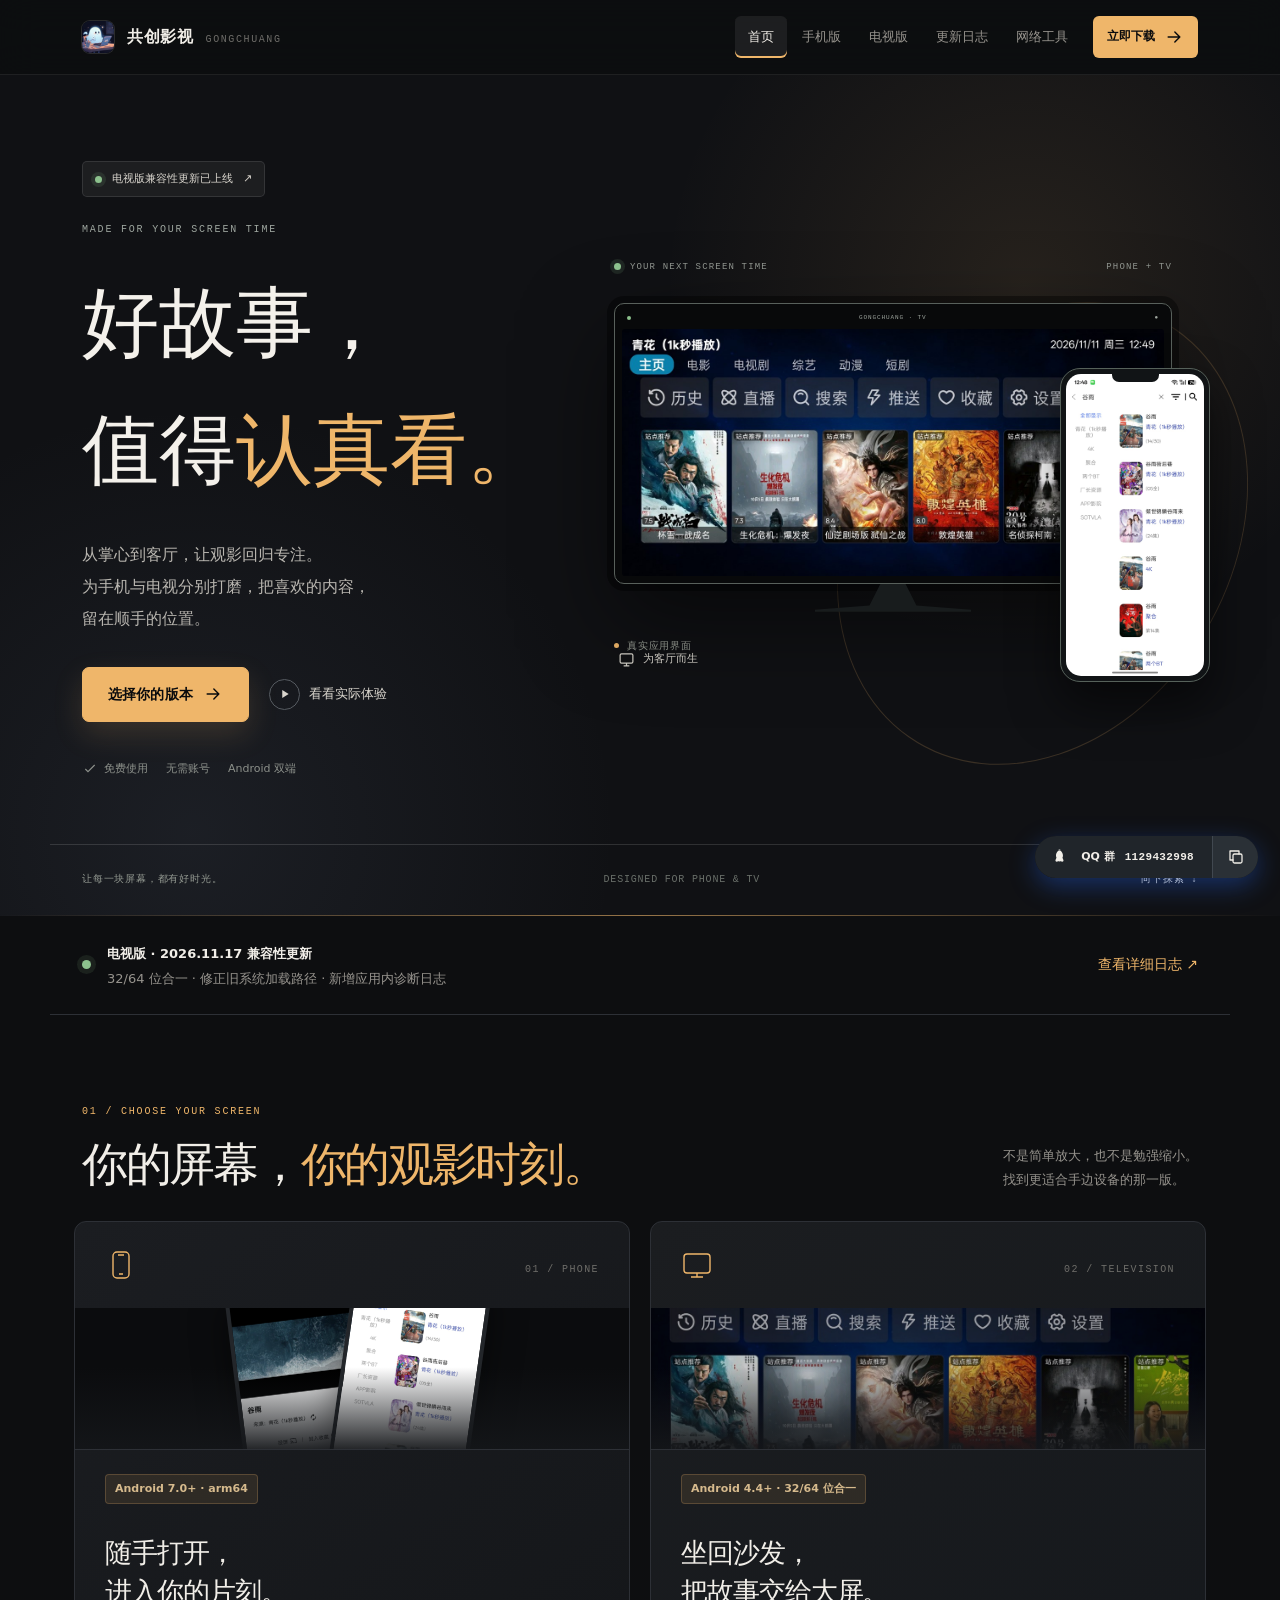
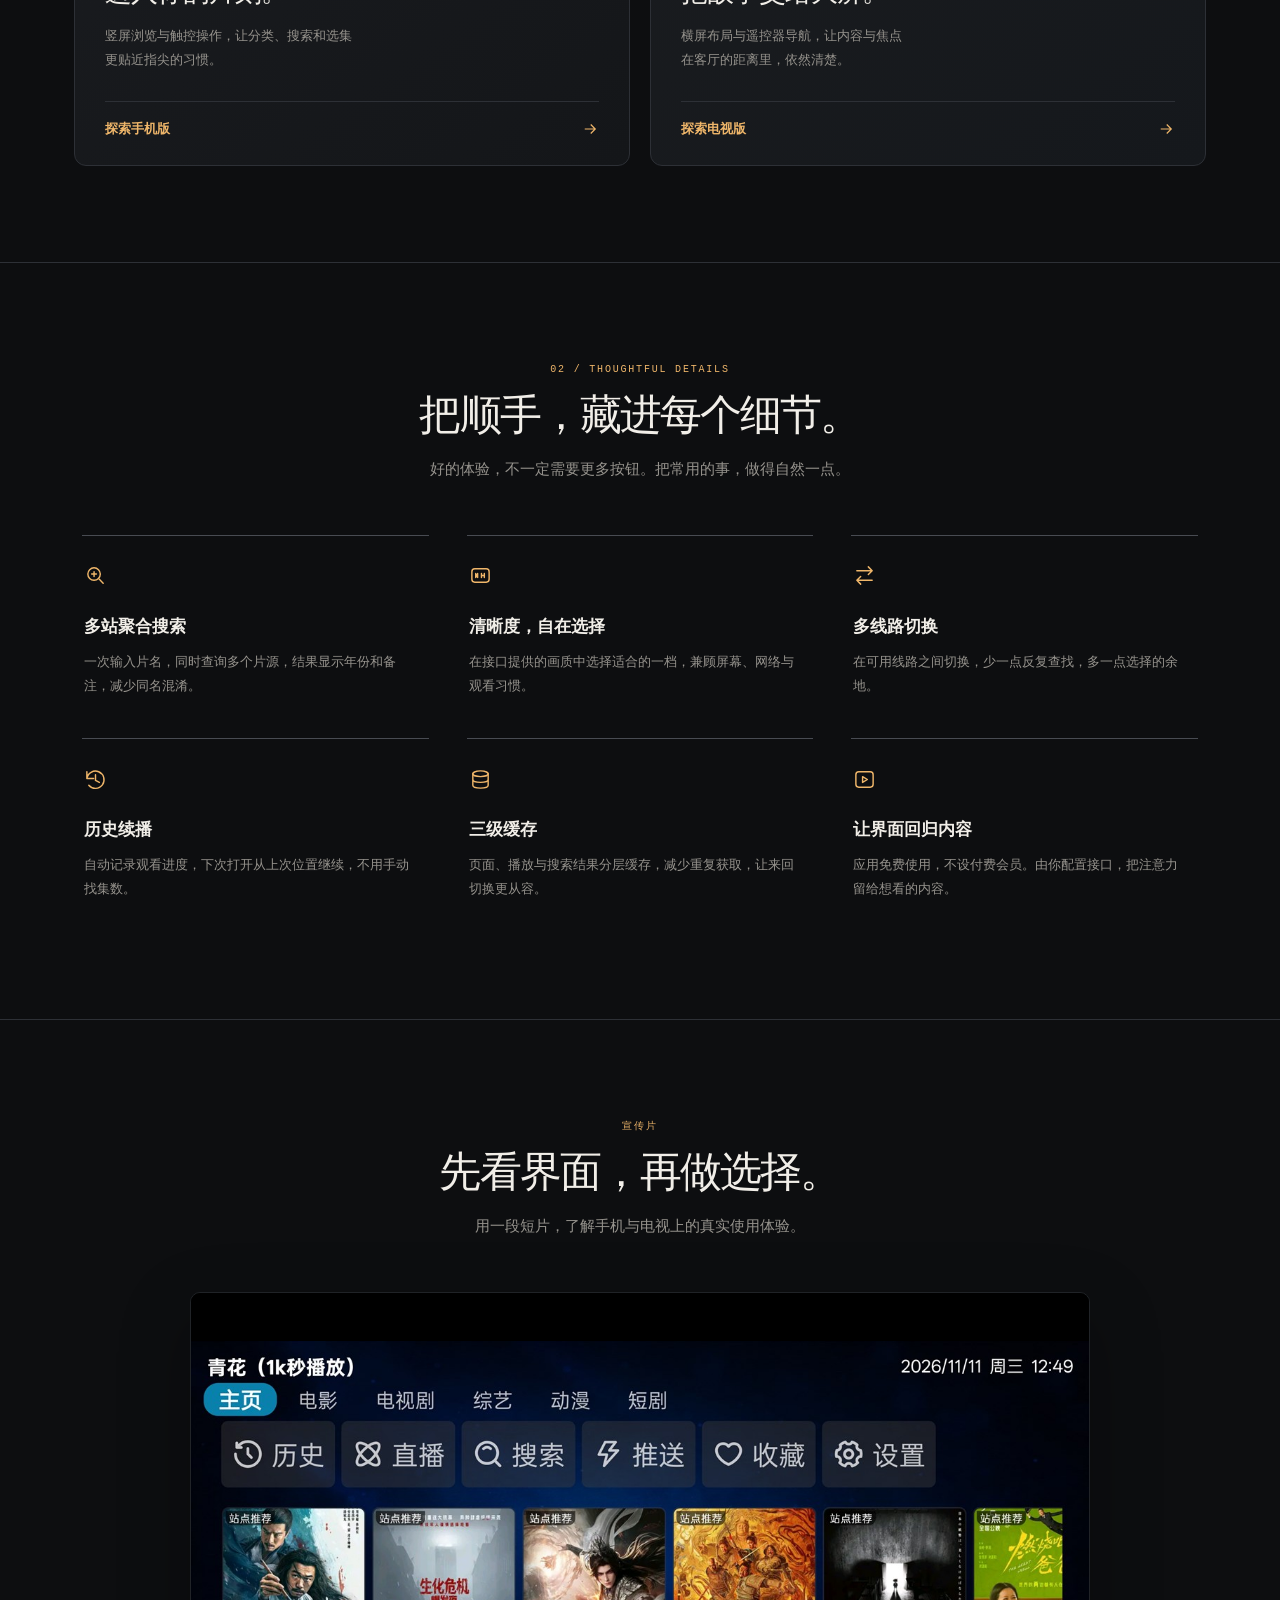
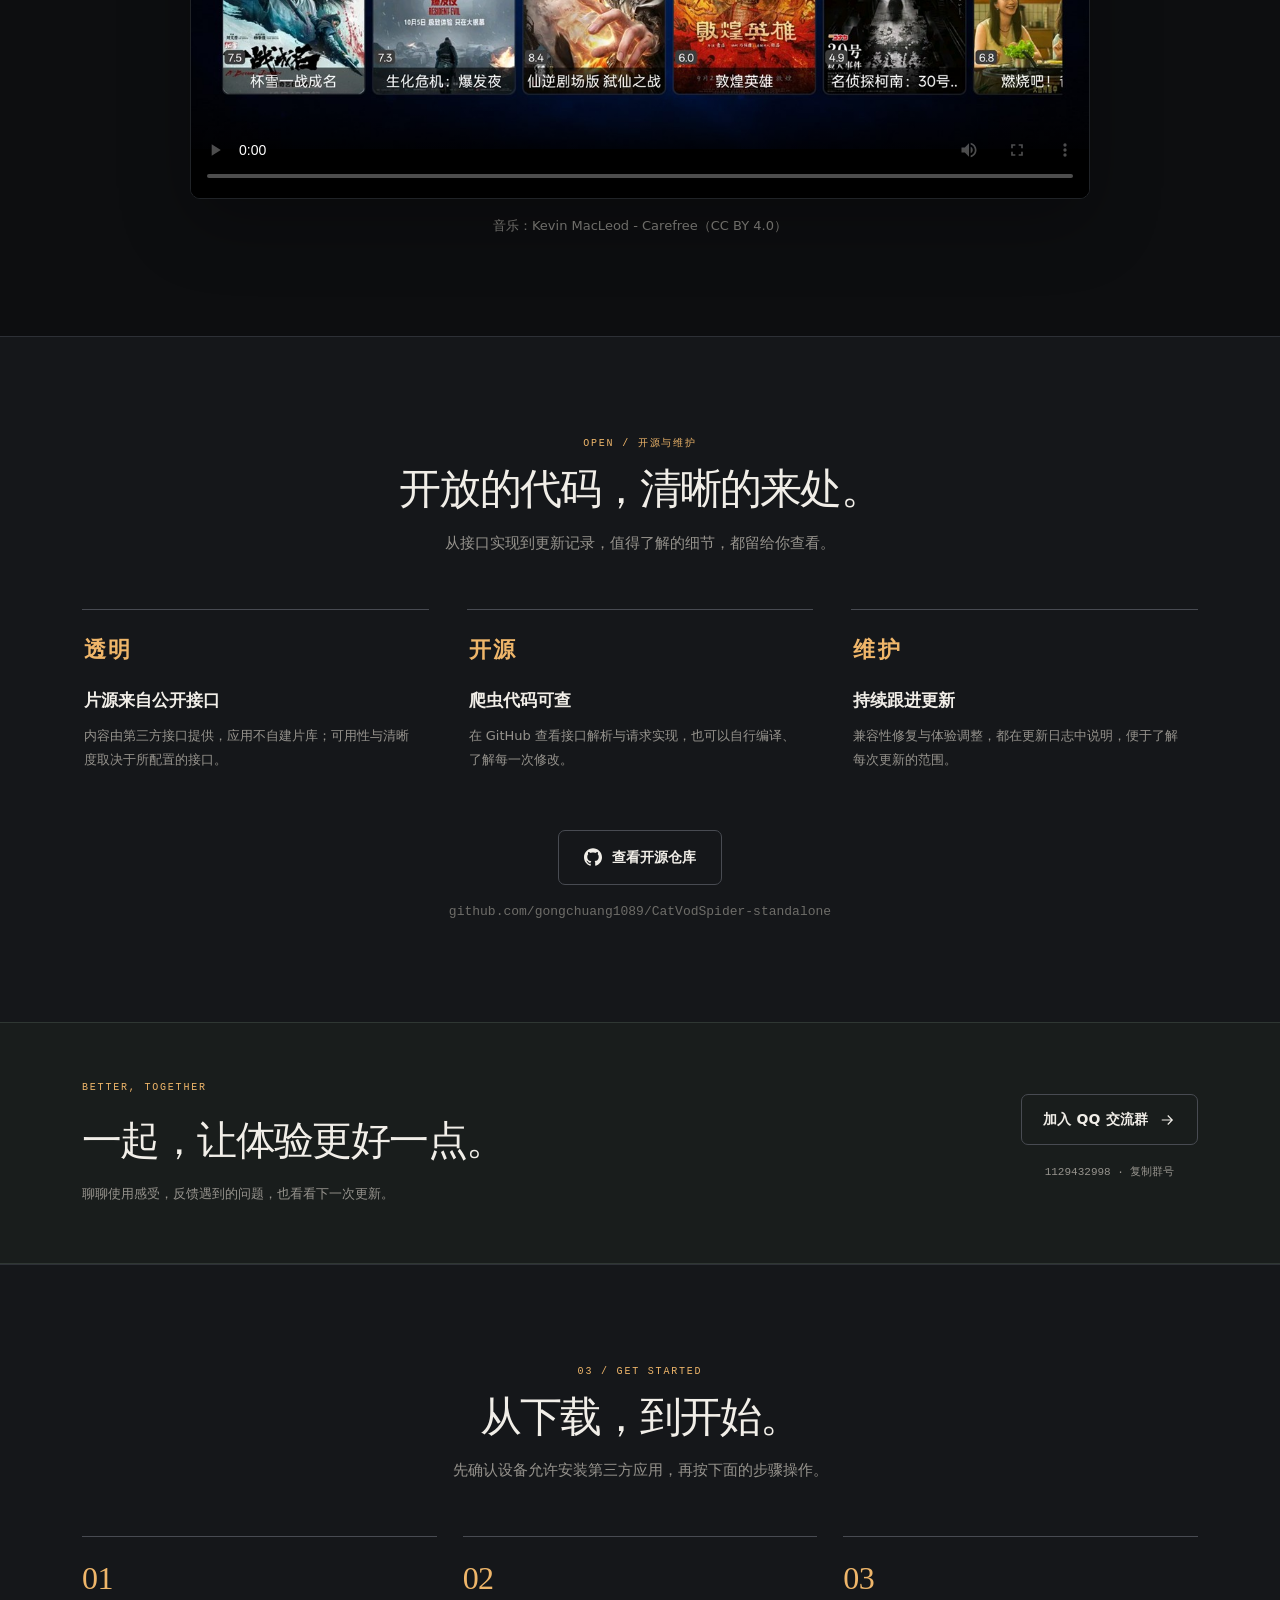
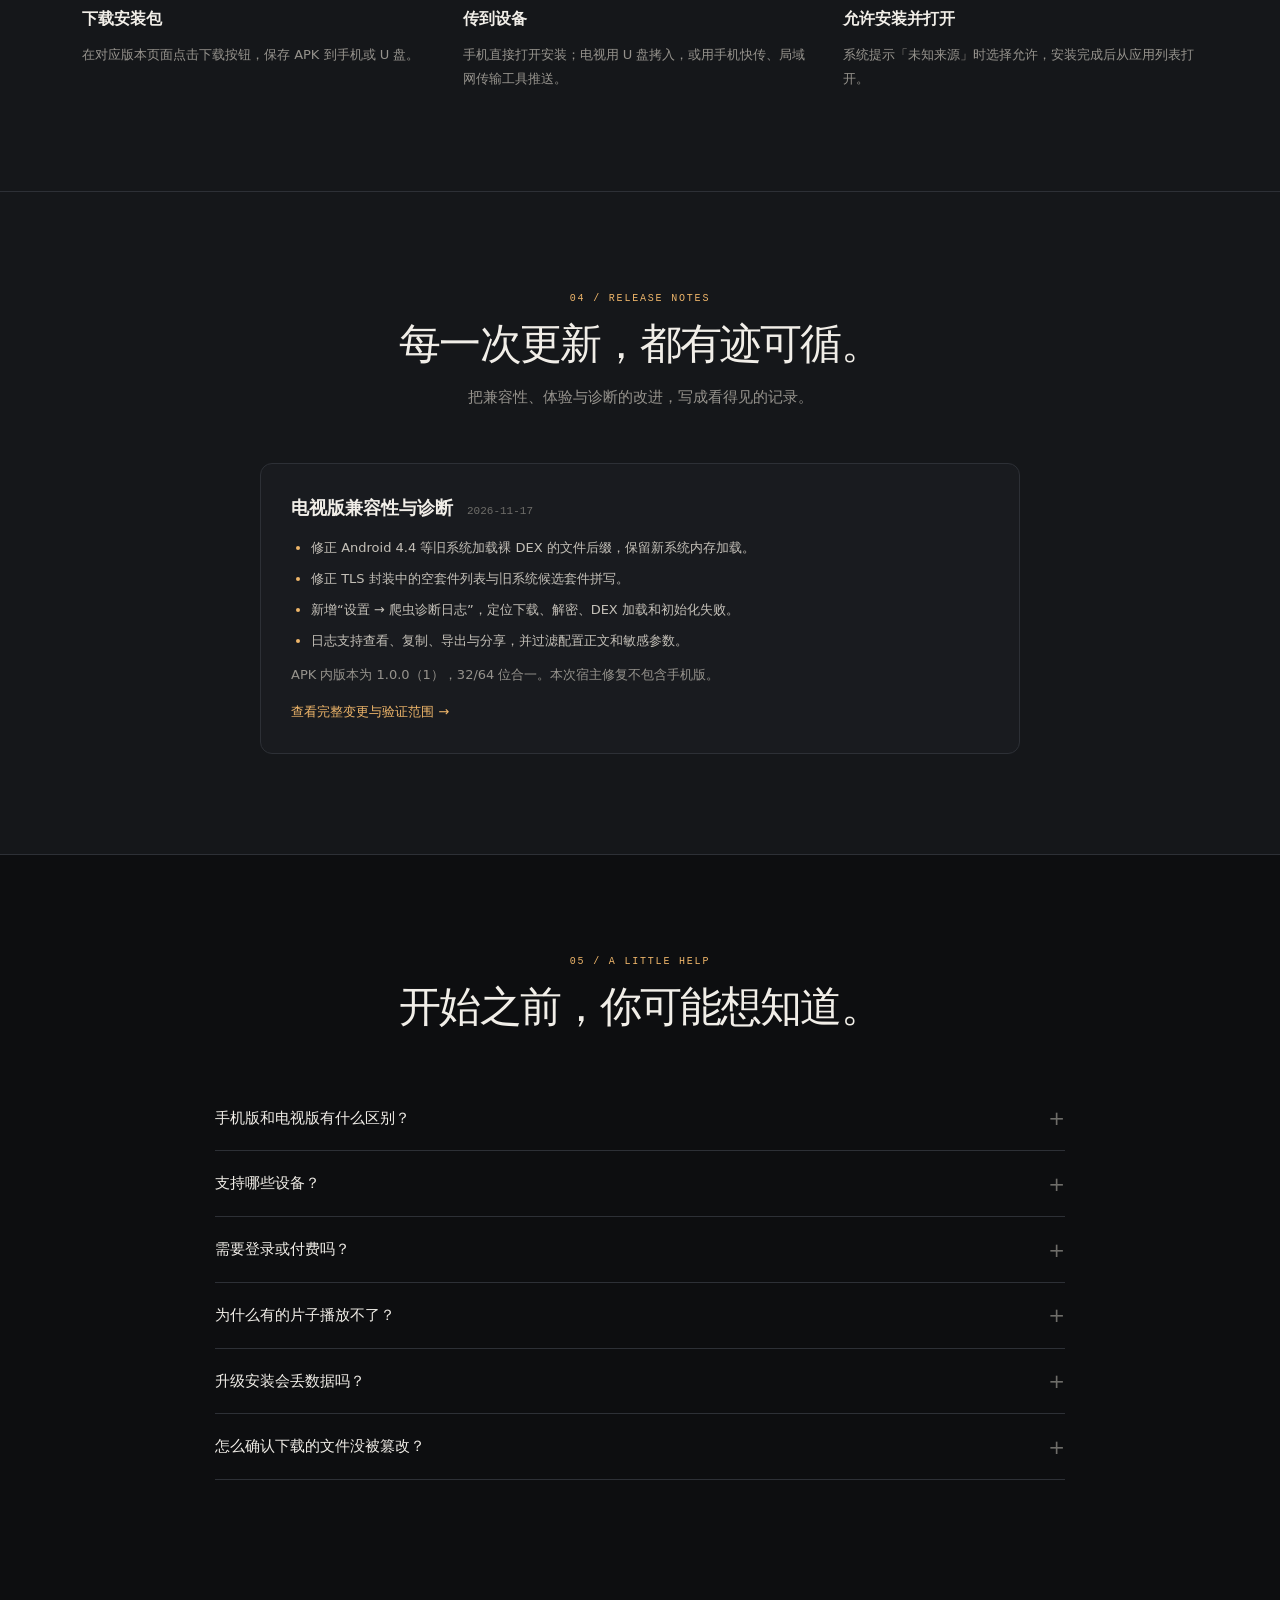
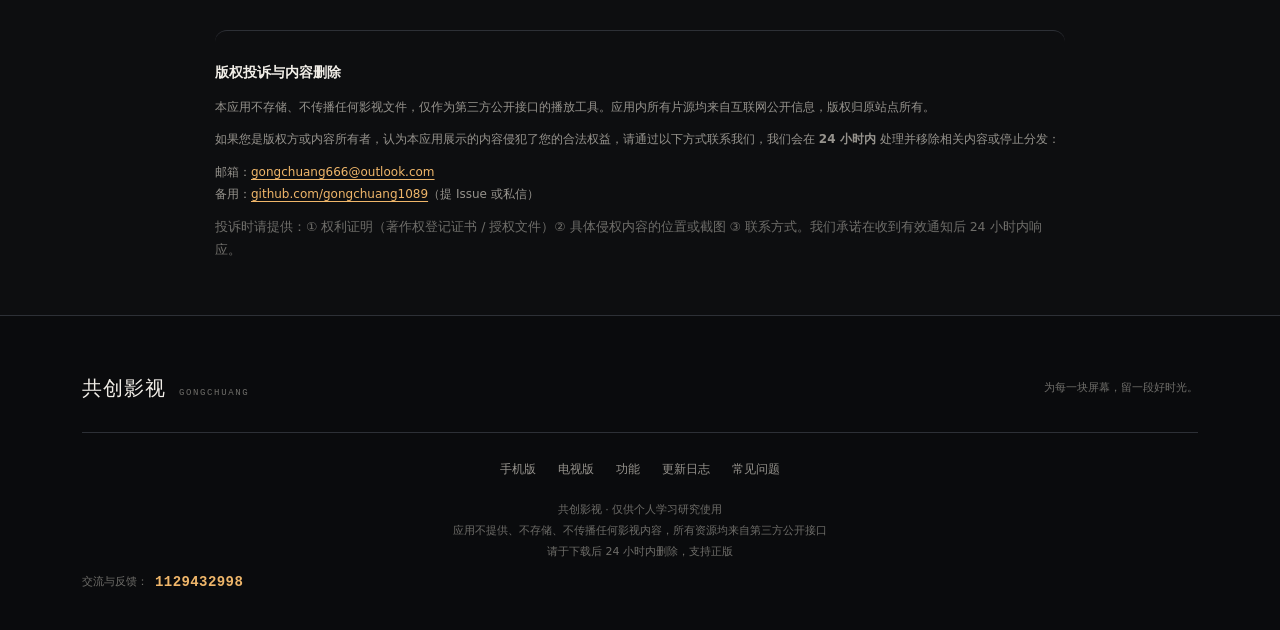
==== commit 39cbced7: "Add files via upload" ====
--- a/index.html
+++ b/index.html
@@ -1,351 +1,358 @@
-<!DOCTYPE html>
-<html lang="zh-CN">
-<head>
-<meta charset="UTF-8">
-<meta name="viewport" content="width=device-width, initial-scale=1, viewport-fit=cover">
-<meta name="theme-color" content="#f6f5f1">
-<title>共创影视 · 好故事，值得认真看</title>
-<meta name="description" content="从掌心到客厅，让观影回归专注。共创影视 Android 手机与电视双版本，浏览真实界面、查看版本信息并下载安装。">
-<meta property="og:title" content="共创影视 · 好故事，值得认真看">
-<meta property="og:description" content="为触控与遥控器分别打磨，把搜索、选集与播放，留在顺手的位置。">
-<meta property="og:image" content="/assets/icon.png">
-<meta property="og:type" content="website">
-<link rel="icon" href="/assets/icon.png">
-<link rel="apple-touch-icon" href="/assets/icon.png">
-<link rel="stylesheet" href="/style.css?v=20261117-editorial-1">
-<link rel="stylesheet" href="/assets/editorial.css?v=20261117-1">
-</head>
-<body class="page-home">
-<a class="skip-link" href="#main">跳到主要内容</a>
-
-<nav class="nav" aria-label="主导航">
-  <div class="nav-inner">
-    <img class="nav-logo" src="/assets/icon.png" alt="共创影视" decoding="async" width="28" height="28">
-    <a class="nav-title" href="/">共创影视</a>
-    <span class="nav-spacer"></span>
-    <button class="menu-toggle" id="menuToggle" type="button" aria-expanded="false" aria-controls="mainNavigation">菜单 <span aria-hidden="true">☰</span></button>
-    <div class="nav-links" id="mainNavigation">
-    <a class="nav-link" href="#download">下载</a>
-    <a class="nav-link" href="#features">功能</a>
-    <a class="nav-link" href="#install">安装</a>
-    <a class="nav-link" href="#changelog">更新日志</a>
-    <a class="nav-link" href="#faq">常见问题</a>
-    <a class="nav-link" href="/tools">工具</a></div>
-  </div>
-</nav>
-
-<main id="main" tabindex="-1">
-
-<section class="home-hero" aria-labelledby="homeTitle">
-<div class="wrap hero-layout"><div class="hero-copy"><span class="hero-eyebrow"><span class="eyebrow-line" aria-hidden="true"></span>GONGCHUANG / 为观影而设计</span>
-<h1 id="homeTitle">好故事，<br>值得<span class="editorial-em">认真看。</span></h1>
-<p class="home-intro">从掌心到客厅，让观影回归专注。<br>为触控与遥控器分别打磨，<br>把搜索、选集与播放，留在顺手的位置。</p>
-<div class="hero-actions"><a class="btn btn-primary btn-lg" href="#download">选择适合的版本<svg width="18" height="18" viewBox="0 0 24 24" fill="none" stroke="currentColor" stroke-width="1.6" aria-hidden="true"><path d="M5 12h14M13 6l6 6-6 6"/></svg></a><a class="hero-watch" href="#promo"><span class="play-icon" aria-hidden="true">▷</span>看看实际体验</a></div>
-<div class="hero-caption"><span>PHONE &amp; TV</span><span class="caption-rule" aria-hidden="true"></span><span>两种屏幕，一份专注</span></div></div>
-<figure class="hero-stage"><div class="stage-topline"><span>YOUR OWN SCREEN TIME</span><span>01 / 02</span></div><div class="screen-tv"><div class="screen-bar"><span></span><span>GONGCHUANG · TV</span><span>●</span></div><img src="/assets/tv-2.jpg" alt="共创影视电视版真实首页" width="1280" height="582" fetchpriority="high" decoding="async"></div><div class="tv-pedestal" aria-hidden="true"></div><div class="screen-phone"><div class="phone-camera" aria-hidden="true"></div><img src="/assets/phone-2.jpg" alt="共创影视手机版真实搜索界面" width="720" height="1584" decoding="async"></div><figcaption><span class="stage-dot" aria-hidden="true"></span>真实应用界面<span class="stage-end">为不同屏幕，各自用心。</span></figcaption></figure></div>
-<div class="wrap hero-bottom"><span>把时间，留给喜欢的故事。</span><a href="#download">探索两个版本 <span aria-hidden="true">↓</span></a><span>ANDROID · 免费使用</span></div></section>
-
-<section class="wrap release-strip" aria-label="最新更新">
-  <span class="release-dot" aria-hidden="true"></span><div><strong>电视版 · 2026.11.17 兼容性更新</strong><p>32/64 位合一 · 修正旧系统加载路径 · 新增应用内诊断日志</p></div>
-  <a class="text-link" href="/changelog">查看详细日志 <span aria-hidden="true">↗</span></a>
-</section>
-
-<section class="wrap download-intro"><div><span class="section-num">01 / CHOOSE YOUR SCREEN</span><h2>你的屏幕，<span class="serif-text">你的观影时刻。</span></h2></div><p>不是简单放大，也不是勉强缩小。<br>找到更适合手边设备的那一版。</p></section>
-  <!-- 版本选择 -->
-  <section class="wrap pick" id="download">
-    <div class="pick-card">
-      <div class="pick-card-top"><span class="device-icon"><svg width="32" height="32" viewBox="0 0 32 32" fill="none" stroke="currentColor" stroke-width="1.4" aria-hidden="true"><rect x="8" y="3" width="16" height="26" rx="4"/><path d="M13 6h6M14 25h4"/></svg></span><span class="card-index">01 / PHONE</span></div>
-      <span class="pick-tag">Android 7.0+ · arm64</span>
-      <h3>随手打开，<br>进入你的片刻。</h3>
-      <p>竖屏浏览与触控操作，让分类、搜索和选集<br>更贴近指尖的习惯。</p>
-      <a class="card-link" href="/phone"><span>探索手机版</span><svg width="18" height="18" viewBox="0 0 24 24" fill="none" stroke="currentColor" stroke-width="1.6" aria-hidden="true"><path d="M5 12h14M13 6l6 6-6 6"/></svg></a>
-    </div>
-    <div class="pick-card">
-      <div class="pick-card-top"><span class="device-icon"><svg width="32" height="32" viewBox="0 0 32 32" fill="none" stroke="currentColor" stroke-width="1.4" aria-hidden="true"><rect x="3" y="5" width="26" height="19" rx="3"/><path d="M16 24v4M10 28h12"/></svg></span><span class="card-index">02 / TELEVISION</span></div>
-      <span class="pick-tag">Android 4.4+ · 32/64 位合一</span>
-      <h3>坐回沙发，<br>把故事交给大屏。</h3>
-      <p>横屏布局与遥控器导航，让内容与焦点<br>在客厅的距离里，依然清楚。</p>
-      <a class="card-link" href="/tv"><span>探索电视版</span><svg width="18" height="18" viewBox="0 0 24 24" fill="none" stroke="currentColor" stroke-width="1.6" aria-hidden="true"><path d="M5 12h14M13 6l6 6-6 6"/></svg></a>
-    </div>
-  </section>
-
-  <!-- 功能 -->
-  <section class="section" id="features">
-    <div class="wrap">
-      <div class="section-head center">
-        <span class="section-num">02 / THOUGHTFUL DETAILS</span>
-        <h2>把顺手，藏进每个细节。</h2>
-        <p>好的体验，不一定需要更多按钮。把常用的事，做得自然一点。</p>
-      </div>
-      <div class="features">
-        <div class="feat">
-          <div class="feat-num">01</div>
-          <h4>多站聚合搜索</h4>
-          <p>一次输入片名，同时查询多个片源，结果显示年份和备注，减少同名混淆。</p>
-        </div>
-        <div class="feat">
-          <div class="feat-num">02</div>
-          <h4>清晰度，自在选择</h4>
-          <p>在接口提供的画质中选择适合的一档，兼顾屏幕、网络与观看习惯。</p>
-        </div>
-        <div class="feat">
-          <div class="feat-num">03</div>
-          <h4>多线路切换</h4>
-          <p>在可用线路之间切换，少一点反复查找，多一点选择的余地。</p>
-        </div>
-        <div class="feat">
-          <div class="feat-num">04</div>
-          <h4>历史续播</h4>
-          <p>自动记录观看进度，下次打开从上次位置继续，不用手动找集数。</p>
-        </div>
-        <div class="feat">
-          <div class="feat-num">05</div>
-          <h4>三级缓存</h4>
-          <p>页面、播放与搜索结果分层缓存，减少重复获取，让来回切换更从容。</p>
-        </div>
-        <div class="feat">
-          <div class="feat-num">06</div>
-          <h4>让界面回归内容</h4>
-          <p>应用免费使用，不设付费会员。由你配置接口，把注意力留给想看的内容。</p>
-        </div>
-      </div>
-    </div>
-  </section>
-
-  <!-- 宣传片 -->
-  <section class="section" id="promo">
-    <div class="wrap">
-      <div class="section-head center">
-        <span class="section-num">宣传片</span>
-        <h2>先看界面，再做选择。</h2>
-        <p>用一段短片，了解手机与电视上的真实使用体验。</p>
-      </div>
-      <div class="promo-wrap">
-        <video id="promoVideo" controls preload="metadata" playsinline
-               poster="/assets/icon.png" class="promo-video">
-          <source src="/assets/promo.mp4" type="video/mp4">
-          你的浏览器不支持 HTML5 视频，请
-          <a href="/assets/promo.mp4" download>点此下载</a>。
-        </video>
-      </div>
-      <p style="text-align:center;margin-top:16px;font-size:13px;color:var(--text-faint);">
-        音乐：Kevin MacLeod - Carefree（CC BY 4.0）
-      </p>
-    </div>
-  </section>
-  <!-- 开源与维护 -->
-  <section class="section section-alt" id="opensource">
-    <div class="wrap">
-      <div class="section-head center">
-        <span class="section-num">OPEN / 开源与维护</span>
-        <h2>开放的代码，清晰的来处。</h2>
-        <p>从接口实现到更新记录，值得了解的细节，都留给你查看。</p>
-      </div>
-
-      <div class="features">
-        <div class="feat">
-          <div class="feat-num">透明</div>
-          <h4>片源来自公开接口</h4>
-          <p>内容由第三方接口提供，应用不自建片库；可用性与清晰度取决于所配置的接口。</p>
-        </div>
-        <div class="feat">
-          <div class="feat-num">开源</div>
-          <h4>爬虫代码可查</h4>
-          <p>在 GitHub 查看接口解析与请求实现，也可以自行编译、了解每一次修改。</p>
-        </div>
-        <div class="feat">
-          <div class="feat-num">维护</div>
-          <h4>持续跟进更新</h4>
-          <p>兼容性修复与体验调整，都在更新日志中说明，便于了解每次更新的范围。</p>
-        </div>
-      </div>
-
-      <div style="text-align:center;margin-top:40px;">
-        <a class="btn btn-outline btn-lg" href="https://github.com/gongchuang1089/CatVodSpider-standalone" target="_blank" rel="noopener noreferrer">
-          <svg width="18" height="18" viewBox="0 0 24 24" fill="currentColor" aria-hidden="true"><path d="M12 .297c-6.63 0-12 5.373-12 12 0 5.303 3.438 9.8 8.205 11.385.6.113.82-.258.82-.577 0-.285-.01-1.04-.015-2.04-3.338.724-4.042-1.61-4.042-1.61C4.422 18.07 3.633 17.7 3.633 17.7c-1.087-.744.084-.729.084-.729 1.205.084 1.838 1.236 1.838 1.236 1.07 1.835 2.809 1.305 3.495.998.108-.776.417-1.305.76-1.605-2.665-.3-5.466-1.332-5.466-5.93 0-1.31.465-2.38 1.235-3.22-.135-.303-.54-1.523.105-3.176 0 0 1.005-.322 3.3 1.23.96-.267 1.98-.399 3-.405 1.02.006 2.04.138 3 .405 2.28-1.552 3.285-1.23 3.285-1.23.645 1.653.24 2.873.12 3.176.765.84 1.23 1.91 1.23 3.22 0 4.61-2.805 5.625-5.475 5.92.42.36.81 1.096.81 2.22 0 1.606-.015 2.896-.015 3.286 0 .315.21.69.825.57C20.565 22.092 24 17.592 24 12.297c0-6.627-5.373-12-12-12"/></svg>
-          查看开源仓库
-        </a>
-        <p style="margin-top:16px;font-size:13px;color:var(--text-faint);font-family:ui-monospace,Consolas,monospace;word-break:break-all;">github.com/gongchuang1089/CatVodSpider-standalone</p>
-      </div>
-    </div>
-  </section>
-<section class="community-band"><div class="wrap community-inner"><div><span class="section-num">BETTER, TOGETHER</span><h2>一起，让体验更好一点。</h2><p>聊聊使用感受，反馈遇到的问题，也看看下一次更新。</p></div><div class="community-actions"><a class="btn btn-outline" href="https://qm.qq.com/q/2h6XqxaWzi" target="_blank" rel="noopener noreferrer">加入 QQ 交流群 <svg width="18" height="18" viewBox="0 0 24 24" fill="none" stroke="currentColor" stroke-width="1.6" aria-hidden="true"><path d="M5 12h14M13 6l6 6-6 6"/></svg></a><button class="community-copy" type="button" data-qq="1129432998">1129432998 · 复制群号</button></div></div></section>
-  <!-- 安装 -->
-  <section class="section section-alt" id="install">
-    <div class="wrap">
-      <div class="section-head center">
-        <span class="section-num">03 / GET STARTED</span>
-        <h2>从下载，到开始。</h2>
-        <p>先确认设备允许安装第三方应用，再按下面的步骤操作。</p>
-      </div>
-      <div class="steps">
-        <div class="step">
-          <h4>下载安装包</h4>
-          <p>在对应版本页面点击下载按钮，保存 APK 到手机或 U 盘。</p>
-        </div>
-        <div class="step">
-          <h4>传到设备</h4>
-          <p>手机直接打开安装；电视用 U 盘拷入，或用手机快传、局域网传输工具推送。</p>
-        </div>
-        <div class="step">
-          <h4>允许安装并打开</h4>
-          <p>系统提示「未知来源」时选择允许，安装完成后从应用列表打开。</p>
-        </div>
-      </div>
-    </div>
-  </section>
-
-  <!-- 更新日志 -->
-  <section class="section section-alt" id="changelog">
-    <div class="wrap">
-      <div class="section-head center">
-        <span class="section-num">04 / RELEASE NOTES</span>
-        <h2>每一次更新，都有迹可循。</h2>
-        <p>把兼容性、体验与诊断的改进，写成看得见的记录。</p>
-      </div>
-      <div class="changelog">
-        <article class="cl-item">
-          <div class="cl-head"><span class="cl-ver">电视版兼容性与诊断</span><time class="cl-date" datetime="2026-11-17">2026-11-17</time></div>
-          <ul><li>修正 Android 4.4 等旧系统加载裸 DEX 的文件后缀，保留新系统内存加载。</li>
-          <li>修正 TLS 封装中的空套件列表与旧系统候选套件拼写。</li>
-          <li>新增“设置 → 爬虫诊断日志”，定位下载、解密、DEX 加载和初始化失败。</li>
-          <li>日志支持查看、复制、导出与分享，并过滤配置正文和敏感参数。</li></ul>
-          <p class="release-footnote">APK 内版本为 1.0.0（1），32/64 位合一。本次宿主修复不包含手机版。</p>
-          <a class="text-link" href="/changelog">查看完整变更与验证范围 →</a>
-        </article>
-      </div>
-    </div>
-  </section>
-
-  <!-- FAQ -->
-  <section class="section" id="faq">
-    <div class="wrap">
-      <div class="section-head center">
-        <span class="section-num">05 / A LITTLE HELP</span>
-        <h2>开始之前，你可能想知道。</h2>
-      </div>
-      <div class="faq">
-        <details class="faq-item">
-          <summary>手机版和电视版有什么区别？</summary>
-          <div class="faq-body">
-            两个版本功能完全一致，区别在界面：手机版是竖屏布局，适合触屏滑动操作；
-            电视版是横屏布局，按钮更大、焦点更清晰，适合遥控器操作。片库和接口是同一套。
-          </div>
-        </details>
-        <details class="faq-item">
-          <summary>支持哪些设备？</summary>
-          <div class="faq-body">
-            手机版适用于 Android 7.0+、arm64-v8a 设备；电视版最低 Android 4.4，包含 armeabi-v7a 与 arm64-v8a 两种 ARM 架构。
-            请按设备类型选择下载，最低系统版本不代表所有老设备均已实测。
-            Apple TV、三星 Tizen、LG webOS 无法直接安装。
-          </div>
-        </details>
-        <details class="faq-item">
-          <summary>需要登录或付费吗？</summary>
-          <div class="faq-body">
-            不需要。应用完全免费，没有账号系统，也没有会员和广告。
-            片源来自第三方公开接口，仅供个人学习研究使用。
-          </div>
-        </details>
-        <details class="faq-item">
-          <summary>为什么有的片子播放不了？</summary>
-          <div class="faq-body">
-            片源来自不同站点，部分资源可能失效或需要更高带宽。
-            播放失败时可以：① 在播放页切换其他线路；② 返回重新选择片源；
-            ③ 换一部同名的其他版本试试。
-          </div>
-        </details>
-        <details class="faq-item">
-          <summary>升级安装会丢数据吗？</summary>
-          <div class="faq-body">
-            同包名、同签名的版本可以直接覆盖安装，收藏和历史记录都会保留。
-            如果提示签名冲突，说明旧版本来源不同，需要先卸载旧版再安装（会清空本地记录）。
-          </div>
-        </details>
-        <details class="faq-item">
-          <summary>怎么确认下载的文件没被篡改？</summary>
-          <div class="faq-body">
-            每个版本页面都提供了 SHA-256 校验值。下载后可以用文件管理器或电脑计算哈希值对比，
-            一致说明文件完整。
-          </div>
-        </details>
-      </div>
-    </div>
-  </section>
-
-      <div class="report-box">
-        <h4>⚠ 版权投诉与内容删除</h4>
-        <p>本应用不存储、不传播任何影视文件，仅作为第三方公开接口的播放工具。应用内所有片源均来自互联网公开信息，版权归原站点所有。</p>
-        <p>如果您是版权方或内容所有者，认为本应用展示的内容侵犯了您的合法权益，请通过以下方式联系我们，我们会在 <strong>24 小时内</strong> 处理并移除相关内容或停止分发：</p>
-        <p>
-          邮箱：<a href="mailto:gongchuang666@outlook.com">gongchuang666@outlook.com</a><br>
-          备用：<a href="https://github.com/gongchuang1089" target="_blank" rel="noopener noreferrer">github.com/gongchuang1089</a>（提 Issue 或私信）
-        </p>
-        <p style="color:var(--text-faint);font-size:12.5px;">投诉时请提供：① 权利证明（著作权登记证书 / 授权文件）② 具体侵权内容的位置或截图 ③ 联系方式。我们承诺在收到有效通知后 24 小时内响应。</p>
-      </div>
-</main>
-
-<footer class="footer">
-  <div class="wrap"><div class="footer-brand"><a href="/">共创影视<span>GONGCHUANG</span></a><p>为每一块屏幕，留一段好时光。</p></div>
-    <div class="links">
-      <a href="/phone">手机版</a>
-      <a href="/tv">电视版</a>
-      <a href="#features">功能</a>
-      <a href="/changelog">更新日志</a>
-      <a href="#faq">常见问题</a>
-    </div>
-    <p>
-      共创影视 · 仅供个人学习研究使用<br>
-      应用不提供、不存储、不传播任何影视内容，所有资源均来自第三方公开接口<br>
-      请于下载后 24 小时内删除，支持正版
-    </p>
-      <p class="footer-qq">
-        交流与反馈：<strong>1129432998</strong>
-      </p>  </div>
-</footer>
-
-<!-- 下载免责声明弹窗 -->
-<div class="modal-mask" id="dlModal" hidden role="dialog" aria-modal="true" aria-labelledby="downloadTitle">
-  <div class="modal-box">
-    <div class="modal-head">
-      <h3 id="downloadTitle">下载前请阅读</h3>
-      <p>本应用不提供任何影视内容，仅为第三方公开接口的播放工具</p>
-    </div>
-    <div class="modal-body">
-      <ol>
-        <li><strong>应用性质</strong>：本应用是一个空壳播放器，<strong>不提供、不存储、不传播</strong>任何影视资源。所有内容均由用户自行配置的第三方接口提供，与本应用开发者无关。</li>
-        <li><strong>接口来源</strong>：应用内使用的片源接口来自互联网公开信息，版权归原站点所有。本应用不对任何第三方内容的合法性、准确性、完整性负责。</li>
-        <li><strong>使用范围</strong>：仅供个人学习、研究、技术交流使用，<strong>禁止任何商业用途</strong>。请于下载后 24 小时内自行删除。</li>
-        <li><strong>版权声明</strong>：请支持正版影视作品。如您喜欢某部作品，请通过正规渠道购买或订阅。因使用本应用产生的任何版权纠纷，由使用者自行承担。</li>
-        <li><strong>免责条款</strong>：使用本应用即表示您已理解并同意上述条款。因使用本应用造成的任何直接或间接损失，开发者不承担任何责任。</li>
-      </ol>
-    </div>
-    <div class="modal-foot">
-      <label class="modal-check">
-        <input type="checkbox" id="dlAgree">
-        <span>我已阅读并同意上述条款，仅用于个人学习研究</span>
-      </label>
-      <div class="modal-actions">
-        <button class="btn btn-outline" id="dlCancel">取消</button>
-        <button class="btn btn-primary" id="dlConfirm" type="button" disabled>确认下载</button>
-      </div>
-    </div>
-  </div>
-</div>
-<!-- QQ 群悬浮按钮 -->
-<div class="qq-float-group"><a class="qq-float" href="https://qm.qq.com/q/2h6XqxaWzi" target="_blank" rel="noopener noreferrer" title="打开 QQ 群">
-  <svg width="18" height="18" viewBox="0 0 24 24" fill="currentColor"><path d="M12.003 2c-4.418 0-8 3.582-8 8 0 1.106.225 2.161.632 3.123-.518 1.375-1.363 2.85-1.363 3.877 0 .32.14.607.375.807.06.052 1.485.966 3.09-.098.61.135 1.243.208 1.894.208h.001c.65 0 1.283-.073 1.893-.208 1.605 1.064 3.03.15 3.09.098.235-.2.375-.487.375-.807 0-1.027-.845-2.502-1.363-3.877.407-.962.632-2.017.632-3.123 0-4.418-3.581-8-8-8z"/></svg>
-  <span>QQ 群</span>
-  <span class="qq-float-num">1129432998</span>
-</a><button class="qq-float-copy" data-qq="1129432998" title="复制群号">📋</button></div>
-<div class="qq-toast" id="qqToast" role="status" aria-live="polite">群号已复制</div>
-<div class="lightbox" id="lightbox" hidden role="dialog" aria-modal="true" aria-label="截图预览">
-  <button class="lightbox-close" type="button" aria-label="关闭截图">关闭 <span aria-hidden="true">×</span></button>
-  <img id="lightbox-img" alt=""><p class="lightbox-caption"></p>
-</div>
-
-
-
-<script src="/assets/site.js?v=20261117" defer></script>
-</body>
-</html>
+<!DOCTYPE html>
+<html lang="zh-CN">
+<head>
+<meta charset="UTF-8">
+<meta name="viewport" content="width=device-width, initial-scale=1, viewport-fit=cover">
+<meta name="theme-color" content="#101114">
+<title>共创影视 · 好故事，值得认真看</title>
+<meta name="description" content="从掌心到客厅，让观影回归专注。共创影视 Android 手机与电视双版本，浏览真实界面、查看版本信息并下载安装。">
+<meta property="og:title" content="共创影视 · 好故事，值得认真看">
+<meta property="og:description" content="为触控与遥控器分别打磨，把搜索、选集与播放，留在顺手的位置。">
+<meta property="og:image" content="/assets/icon.png">
+<meta property="og:type" content="website">
+<link rel="icon" href="/assets/icon.png">
+<link rel="apple-touch-icon" href="/assets/icon.png">
+<link rel="stylesheet" href="/style.css?v=20261117-cinema-1">
+</head>
+<body class="page-home">
+<a class="skip-link" href="#main">跳到主要内容</a>
+
+<nav class="nav" aria-label="主导航">
+  <div class="nav-inner">
+    <img class="nav-logo" src="/assets/icon.png" alt="共创影视" decoding="async" width="28" height="28">
+    <a class="nav-title" href="/">共创影视<span class="brand-wordmark">GONGCHUANG</span></a>
+    <span class="nav-spacer"></span>
+    <button class="menu-toggle" id="menuToggle" type="button" aria-expanded="false" aria-controls="mainNavigation">菜单 <svg width="20" height="20" viewBox="0 0 24 24" fill="none" stroke="currentColor" stroke-width="1.7" stroke-linecap="round" aria-hidden="true"><path d="M4 8h16M4 16h16"/></svg></button>
+    <div class="nav-links" id="mainNavigation"><a class="nav-link active" href="/" aria-current="page">首页</a><a class="nav-link" href="/phone">手机版</a><a class="nav-link" href="/tv">电视版</a><a class="nav-link" href="/changelog">更新日志</a><a class="nav-link" href="/tools">网络工具</a><a class="nav-download" href="/#download">立即下载 <svg width="20" height="20" viewBox="0 0 24 24" fill="none" stroke="currentColor" stroke-width="1.7" stroke-linecap="round" stroke-linejoin="round" aria-hidden="true"><path d="M5 12h14m-6-6 6 6-6 6"/></svg></a></div>
+  </div>
+</nav>
+
+<main id="main" tabindex="-1">
+
+<section class="home-hero" aria-labelledby="homeTitle">
+  <div class="wrap hero-layout">
+    <div class="hero-copy">
+      <a class="hero-announcement" href="/changelog"><span class="status-dot" aria-hidden="true"></span>电视版兼容性更新已上线 <span aria-hidden="true">↗</span></a>
+      <span class="hero-eyebrow">MADE FOR YOUR SCREEN TIME</span>
+      <h1 id="homeTitle">好故事，<br>值得<span class="editorial-em">认真看。</span></h1>
+      <p class="home-intro">从掌心到客厅，让观影回归专注。<br>为手机与电视分别打磨，把喜欢的内容，<br class="desktop-break">留在顺手的位置。</p>
+      <div class="hero-actions"><a class="btn btn-primary btn-lg" href="#download">选择你的版本 <svg width="20" height="20" viewBox="0 0 24 24" fill="none" stroke="currentColor" stroke-width="1.7" stroke-linecap="round" stroke-linejoin="round" aria-hidden="true"><path d="M5 12h14m-6-6 6 6-6 6"/></svg></a><a class="hero-watch" href="#promo"><span class="play-icon" aria-hidden="true"><svg width="14" height="14" viewBox="0 0 24 24" fill="currentColor"><path d="m9 5 11 7-11 7Z"/></svg></span>看看实际体验</a></div>
+      <div class="hero-caption"><span><svg width="16" height="16" viewBox="0 0 24 24" fill="none" stroke="currentColor" stroke-width="1.7" aria-hidden="true"><path d="m5 12 4 4L19 6"/></svg> 免费使用</span><span>无需账号</span><span>Android 双端</span></div>
+    </div>
+    <figure class="hero-stage">
+      <div class="stage-topline"><span><span class="status-dot" aria-hidden="true"></span> YOUR NEXT SCREEN TIME</span><span>PHONE + TV</span></div>
+      <div class="stage-orbit" aria-hidden="true"></div>
+      <div class="screen-tv"><div class="screen-bar"><span></span><span>GONGCHUANG · TV</span><span>●</span></div><img src="/assets/tv-2.jpg" alt="共创影视电视版真实首页" fetchpriority="high" decoding="async"></div>
+      <div class="tv-pedestal" aria-hidden="true"></div>
+      <div class="screen-phone"><div class="phone-camera" aria-hidden="true"></div><img src="/assets/phone-2.jpg" alt="共创影视手机版真实搜索界面" decoding="async"></div>
+      <span class="stage-label stage-label-tv"><svg width="17" height="17" viewBox="0 0 24 24" fill="none" stroke="currentColor" stroke-width="1.7" aria-hidden="true"><rect x="3" y="4" width="18" height="13" rx="2"/><path d="M8 21h8m-4-4v4"/></svg> 为客厅而生</span>
+      <figcaption><span class="stage-dot" aria-hidden="true"></span>真实应用界面<span class="stage-end">两种屏幕，一份专注。</span></figcaption>
+    </figure>
+  </div>
+  <div class="wrap hero-bottom"><span>让每一块屏幕，都有好时光。</span><span class="hero-bottom-center">DESIGNED FOR PHONE &amp; TV</span><a href="#download">向下探索 <span aria-hidden="true">↓</span></a></div>
+</section>
+
+<section class="wrap release-strip" aria-label="最新更新">
+  <span class="release-dot" aria-hidden="true"></span><div><strong>电视版 · 2026.11.17 兼容性更新</strong><p>32/64 位合一 · 修正旧系统加载路径 · 新增应用内诊断日志</p></div>
+  <a class="text-link" href="/changelog">查看详细日志 <span aria-hidden="true">↗</span></a>
+</section>
+
+<section class="wrap download-intro"><div><span class="section-num">01 / CHOOSE YOUR SCREEN</span><h2>你的屏幕，<span class="serif-text">你的观影时刻。</span></h2></div><p>不是简单放大，也不是勉强缩小。<br>找到更适合手边设备的那一版。</p></section>
+  <!-- 版本选择 -->
+  <section class="wrap pick" id="download">
+    <div class="pick-card">
+      <div class="pick-card-top"><span class="device-icon"><svg width="32" height="32" viewBox="0 0 32 32" fill="none" stroke="currentColor" stroke-width="1.4" aria-hidden="true"><rect x="8" y="3" width="16" height="26" rx="4"/><path d="M13 6h6M14 25h4"/></svg></span><span class="card-index">01 / PHONE</span></div>
+      <div class="card-preview card-preview-phone" aria-hidden="true"><img src="/assets/phone-3.jpg" alt="" loading="lazy" decoding="async"><img src="/assets/phone-2.jpg" alt="" loading="lazy" decoding="async"></div><span class="pick-tag">Android 7.0+ · arm64</span>
+      <h3>随手打开，<br>进入你的片刻。</h3>
+      <p>竖屏浏览与触控操作，让分类、搜索和选集<br>更贴近指尖的习惯。</p>
+      <a class="card-link" href="/phone"><span>探索手机版</span><svg width="18" height="18" viewBox="0 0 24 24" fill="none" stroke="currentColor" stroke-width="1.6" aria-hidden="true"><path d="M5 12h14M13 6l6 6-6 6"/></svg></a>
+    </div>
+    <div class="pick-card">
+      <div class="pick-card-top"><span class="device-icon"><svg width="32" height="32" viewBox="0 0 32 32" fill="none" stroke="currentColor" stroke-width="1.4" aria-hidden="true"><rect x="3" y="5" width="26" height="19" rx="3"/><path d="M16 24v4M10 28h12"/></svg></span><span class="card-index">02 / TELEVISION</span></div>
+      <div class="card-preview card-preview-tv" aria-hidden="true"><img src="/assets/tv-2.jpg" alt="" loading="lazy" decoding="async"></div><span class="pick-tag">Android 4.4+ · 32/64 位合一</span>
+      <h3>坐回沙发，<br>把故事交给大屏。</h3>
+      <p>横屏布局与遥控器导航，让内容与焦点<br>在客厅的距离里，依然清楚。</p>
+      <a class="card-link" href="/tv"><span>探索电视版</span><svg width="18" height="18" viewBox="0 0 24 24" fill="none" stroke="currentColor" stroke-width="1.6" aria-hidden="true"><path d="M5 12h14M13 6l6 6-6 6"/></svg></a>
+    </div>
+  </section>
+
+  <!-- 功能 -->
+  <section class="section" id="features">
+    <div class="wrap">
+      <div class="section-head center">
+        <span class="section-num">02 / THOUGHTFUL DETAILS</span>
+        <h2>把顺手，藏进每个细节。</h2>
+        <p>好的体验，不一定需要更多按钮。把常用的事，做得自然一点。</p>
+      </div>
+      <div class="features">
+        <div class="feat">
+          <div class="feat-num"><svg width="23" height="23" viewBox="0 0 24 24" fill="none" stroke="currentColor" stroke-width="1.5" stroke-linecap="round" stroke-linejoin="round" aria-hidden="true"><circle cx="10.5" cy="10.5" r="6.5"/><path d="m16 16 4 4M8 10.5h5m-2.5-2.5v5"/></svg></div>
+          <h4>多站聚合搜索</h4>
+          <p>一次输入片名，同时查询多个片源，结果显示年份和备注，减少同名混淆。</p>
+        </div>
+        <div class="feat">
+          <div class="feat-num"><svg width="23" height="23" viewBox="0 0 24 24" fill="none" stroke="currentColor" stroke-width="1.5" stroke-linecap="round" stroke-linejoin="round" aria-hidden="true"><rect x="3" y="5" width="18" height="14" rx="3"/><path d="M7 14v-4l2 4v-4m4 0v4m0-2h3m0-2v4"/></svg></div>
+          <h4>清晰度，自在选择</h4>
+          <p>在接口提供的画质中选择适合的一档，兼顾屏幕、网络与观看习惯。</p>
+        </div>
+        <div class="feat">
+          <div class="feat-num"><svg width="23" height="23" viewBox="0 0 24 24" fill="none" stroke="currentColor" stroke-width="1.5" stroke-linecap="round" stroke-linejoin="round" aria-hidden="true"><path d="M4 7h16m-4-4 4 4-4 4M20 17H4m4-4-4 4 4 4"/></svg></div>
+          <h4>多线路切换</h4>
+          <p>在可用线路之间切换，少一点反复查找，多一点选择的余地。</p>
+        </div>
+        <div class="feat">
+          <div class="feat-num"><svg width="23" height="23" viewBox="0 0 24 24" fill="none" stroke="currentColor" stroke-width="1.5" stroke-linecap="round" stroke-linejoin="round" aria-hidden="true"><path d="M3 11a9 9 0 1 1 2 7M3 4v7h7m2-4v6l4 2"/></svg></div>
+          <h4>历史续播</h4>
+          <p>自动记录观看进度，下次打开从上次位置继续，不用手动找集数。</p>
+        </div>
+        <div class="feat">
+          <div class="feat-num"><svg width="23" height="23" viewBox="0 0 24 24" fill="none" stroke="currentColor" stroke-width="1.5" stroke-linecap="round" stroke-linejoin="round" aria-hidden="true"><ellipse cx="12" cy="6" rx="8" ry="3"/><path d="M4 6v6c0 4 16 4 16 0V6M4 12v6c0 4 16 4 16 0v-6"/></svg></div>
+          <h4>三级缓存</h4>
+          <p>页面、播放与搜索结果分层缓存，减少重复获取，让来回切换更从容。</p>
+        </div>
+        <div class="feat">
+          <div class="feat-num"><svg width="23" height="23" viewBox="0 0 24 24" fill="none" stroke="currentColor" stroke-width="1.5" stroke-linecap="round" stroke-linejoin="round" aria-hidden="true"><rect x="3" y="4" width="18" height="16" rx="3"/><path d="m10 9 5 3-5 3Z"/></svg></div>
+          <h4>让界面回归内容</h4>
+          <p>应用免费使用，不设付费会员。由你配置接口，把注意力留给想看的内容。</p>
+        </div>
+      </div>
+    </div>
+  </section>
+
+  <!-- 宣传片 -->
+  <section class="section" id="promo">
+    <div class="wrap">
+      <div class="section-head center">
+        <span class="section-num">宣传片</span>
+        <h2>先看界面，再做选择。</h2>
+        <p>用一段短片，了解手机与电视上的真实使用体验。</p>
+      </div>
+      <div class="promo-wrap">
+        <video id="promoVideo" controls preload="metadata" playsinline
+               poster="/assets/tv-2.jpg" class="promo-video">
+          <source src="/assets/promo.mp4" type="video/mp4">
+          你的浏览器不支持 HTML5 视频，请
+          <a href="/assets/promo.mp4" download>点此下载</a>。
+        </video>
+      </div>
+      <p style="text-align:center;margin-top:16px;font-size:13px;color:var(--text-faint);">
+        音乐：Kevin MacLeod - Carefree（CC BY 4.0）
+      </p>
+    </div>
+  </section>
+  <!-- 开源与维护 -->
+  <section class="section section-alt" id="opensource">
+    <div class="wrap">
+      <div class="section-head center">
+        <span class="section-num">OPEN / 开源与维护</span>
+        <h2>开放的代码，清晰的来处。</h2>
+        <p>从接口实现到更新记录，值得了解的细节，都留给你查看。</p>
+      </div>
+
+      <div class="features">
+        <div class="feat">
+          <div class="feat-num">透明</div>
+          <h4>片源来自公开接口</h4>
+          <p>内容由第三方接口提供，应用不自建片库；可用性与清晰度取决于所配置的接口。</p>
+        </div>
+        <div class="feat">
+          <div class="feat-num">开源</div>
+          <h4>爬虫代码可查</h4>
+          <p>在 GitHub 查看接口解析与请求实现，也可以自行编译、了解每一次修改。</p>
+        </div>
+        <div class="feat">
+          <div class="feat-num">维护</div>
+          <h4>持续跟进更新</h4>
+          <p>兼容性修复与体验调整，都在更新日志中说明，便于了解每次更新的范围。</p>
+        </div>
+      </div>
+
+      <div style="text-align:center;margin-top:40px;">
+        <a class="btn btn-outline btn-lg" href="https://github.com/gongchuang1089/CatVodSpider-standalone" target="_blank" rel="noopener noreferrer">
+          <svg width="18" height="18" viewBox="0 0 24 24" fill="currentColor" aria-hidden="true"><path d="M12 .297c-6.63 0-12 5.373-12 12 0 5.303 3.438 9.8 8.205 11.385.6.113.82-.258.82-.577 0-.285-.01-1.04-.015-2.04-3.338.724-4.042-1.61-4.042-1.61C4.422 18.07 3.633 17.7 3.633 17.7c-1.087-.744.084-.729.084-.729 1.205.084 1.838 1.236 1.838 1.236 1.07 1.835 2.809 1.305 3.495.998.108-.776.417-1.305.76-1.605-2.665-.3-5.466-1.332-5.466-5.93 0-1.31.465-2.38 1.235-3.22-.135-.303-.54-1.523.105-3.176 0 0 1.005-.322 3.3 1.23.96-.267 1.98-.399 3-.405 1.02.006 2.04.138 3 .405 2.28-1.552 3.285-1.23 3.285-1.23.645 1.653.24 2.873.12 3.176.765.84 1.23 1.91 1.23 3.22 0 4.61-2.805 5.625-5.475 5.92.42.36.81 1.096.81 2.22 0 1.606-.015 2.896-.015 3.286 0 .315.21.69.825.57C20.565 22.092 24 17.592 24 12.297c0-6.627-5.373-12-12-12"/></svg>
+          查看开源仓库
+        </a>
+        <p style="margin-top:16px;font-size:13px;color:var(--text-faint);font-family:ui-monospace,Consolas,monospace;word-break:break-all;">github.com/gongchuang1089/CatVodSpider-standalone</p>
+      </div>
+    </div>
+  </section>
+<section class="community-band"><div class="wrap community-inner"><div><span class="section-num">BETTER, TOGETHER</span><h2>一起，让体验更好一点。</h2><p>聊聊使用感受，反馈遇到的问题，也看看下一次更新。</p></div><div class="community-actions"><a class="btn btn-outline" href="https://qm.qq.com/q/2h6XqxaWzi" target="_blank" rel="noopener noreferrer">加入 QQ 交流群 <svg width="18" height="18" viewBox="0 0 24 24" fill="none" stroke="currentColor" stroke-width="1.6" aria-hidden="true"><path d="M5 12h14M13 6l6 6-6 6"/></svg></a><button class="community-copy" type="button" data-qq="1129432998">1129432998 · 复制群号</button></div></div></section>
+  <!-- 安装 -->
+  <section class="section section-alt" id="install">
+    <div class="wrap">
+      <div class="section-head center">
+        <span class="section-num">03 / GET STARTED</span>
+        <h2>从下载，到开始。</h2>
+        <p>先确认设备允许安装第三方应用，再按下面的步骤操作。</p>
+      </div>
+      <div class="steps">
+        <div class="step">
+          <h4>下载安装包</h4>
+          <p>在对应版本页面点击下载按钮，保存 APK 到手机或 U 盘。</p>
+        </div>
+        <div class="step">
+          <h4>传到设备</h4>
+          <p>手机直接打开安装；电视用 U 盘拷入，或用手机快传、局域网传输工具推送。</p>
+        </div>
+        <div class="step">
+          <h4>允许安装并打开</h4>
+          <p>系统提示「未知来源」时选择允许，安装完成后从应用列表打开。</p>
+        </div>
+      </div>
+    </div>
+  </section>
+
+  <!-- 更新日志 -->
+  <section class="section section-alt" id="changelog">
+    <div class="wrap">
+      <div class="section-head center">
+        <span class="section-num">04 / RELEASE NOTES</span>
+        <h2>每一次更新，都有迹可循。</h2>
+        <p>把兼容性、体验与诊断的改进，写成看得见的记录。</p>
+      </div>
+      <div class="changelog">
+        <article class="cl-item">
+          <div class="cl-head"><span class="cl-ver">电视版兼容性与诊断</span><time class="cl-date" datetime="2026-11-17">2026-11-17</time></div>
+          <ul><li>修正 Android 4.4 等旧系统加载裸 DEX 的文件后缀，保留新系统内存加载。</li>
+          <li>修正 TLS 封装中的空套件列表与旧系统候选套件拼写。</li>
+          <li>新增“设置 → 爬虫诊断日志”，定位下载、解密、DEX 加载和初始化失败。</li>
+          <li>日志支持查看、复制、导出与分享，并过滤配置正文和敏感参数。</li></ul>
+          <p class="release-footnote">APK 内版本为 1.0.0（1），32/64 位合一。本次宿主修复不包含手机版。</p>
+          <a class="text-link" href="/changelog">查看完整变更与验证范围 →</a>
+        </article>
+      </div>
+    </div>
+  </section>
+
+  <!-- FAQ -->
+  <section class="section" id="faq">
+    <div class="wrap">
+      <div class="section-head center">
+        <span class="section-num">05 / A LITTLE HELP</span>
+        <h2>开始之前，你可能想知道。</h2>
+      </div>
+      <div class="faq">
+        <details class="faq-item">
+          <summary>手机版和电视版有什么区别？</summary>
+          <div class="faq-body">
+            两个版本功能完全一致，区别在界面：手机版是竖屏布局，适合触屏滑动操作；
+            电视版是横屏布局，按钮更大、焦点更清晰，适合遥控器操作。片库和接口是同一套。
+          </div>
+        </details>
+        <details class="faq-item">
+          <summary>支持哪些设备？</summary>
+          <div class="faq-body">
+            手机版适用于 Android 7.0+、arm64-v8a 设备；电视版最低 Android 4.4，包含 armeabi-v7a 与 arm64-v8a 两种 ARM 架构。
+            请按设备类型选择下载，最低系统版本不代表所有老设备均已实测。
+            Apple TV、三星 Tizen、LG webOS 无法直接安装。
+          </div>
+        </details>
+        <details class="faq-item">
+          <summary>需要登录或付费吗？</summary>
+          <div class="faq-body">
+            不需要。应用完全免费，没有账号系统，也没有会员和广告。
+            片源来自第三方公开接口，仅供个人学习研究使用。
+          </div>
+        </details>
+        <details class="faq-item">
+          <summary>为什么有的片子播放不了？</summary>
+          <div class="faq-body">
+            片源来自不同站点，部分资源可能失效或需要更高带宽。
+            播放失败时可以：① 在播放页切换其他线路；② 返回重新选择片源；
+            ③ 换一部同名的其他版本试试。
+          </div>
+        </details>
+        <details class="faq-item">
+          <summary>升级安装会丢数据吗？</summary>
+          <div class="faq-body">
+            同包名、同签名的版本可以直接覆盖安装，收藏和历史记录都会保留。
+            如果提示签名冲突，说明旧版本来源不同，需要先卸载旧版再安装（会清空本地记录）。
+          </div>
+        </details>
+        <details class="faq-item">
+          <summary>怎么确认下载的文件没被篡改？</summary>
+          <div class="faq-body">
+            每个版本页面都提供了 SHA-256 校验值。下载后可以用文件管理器或电脑计算哈希值对比，
+            一致说明文件完整。
+          </div>
+        </details>
+      </div>
+    </div>
+  </section>
+
+      <div class="report-box">
+        <h4>版权投诉与内容删除</h4>
+        <p>本应用不存储、不传播任何影视文件，仅作为第三方公开接口的播放工具。应用内所有片源均来自互联网公开信息，版权归原站点所有。</p>
+        <p>如果您是版权方或内容所有者，认为本应用展示的内容侵犯了您的合法权益，请通过以下方式联系我们，我们会在 <strong>24 小时内</strong> 处理并移除相关内容或停止分发：</p>
+        <p>
+          邮箱：<a href="mailto:gongchuang666@outlook.com">gongchuang666@outlook.com</a><br>
+          备用：<a href="https://github.com/gongchuang1089" target="_blank" rel="noopener noreferrer">github.com/gongchuang1089</a>（提 Issue 或私信）
+        </p>
+        <p style="color:var(--text-faint);font-size:12.5px;">投诉时请提供：① 权利证明（著作权登记证书 / 授权文件）② 具体侵权内容的位置或截图 ③ 联系方式。我们承诺在收到有效通知后 24 小时内响应。</p>
+      </div>
+</main>
+
+<footer class="footer">
+  <div class="wrap"><div class="footer-brand"><a href="/">共创影视<span>GONGCHUANG</span></a><p>为每一块屏幕，留一段好时光。</p></div>
+    <div class="links">
+      <a href="/phone">手机版</a>
+      <a href="/tv">电视版</a>
+      <a href="#features">功能</a>
+      <a href="/changelog">更新日志</a>
+      <a href="#faq">常见问题</a>
+    </div>
+    <p>
+      共创影视 · 仅供个人学习研究使用<br>
+      应用不提供、不存储、不传播任何影视内容，所有资源均来自第三方公开接口<br>
+      请于下载后 24 小时内删除，支持正版
+    </p>
+      <p class="footer-qq">
+        交流与反馈：<strong>1129432998</strong>
+      </p>  </div>
+</footer>
+
+<!-- 下载免责声明弹窗 -->
+<div class="modal-mask" id="dlModal" hidden role="dialog" aria-modal="true" aria-labelledby="downloadTitle">
+  <div class="modal-box">
+    <div class="modal-head">
+      <h3 id="downloadTitle">下载前请阅读</h3>
+      <p>本应用不提供任何影视内容，仅为第三方公开接口的播放工具</p>
+    </div>
+    <div class="modal-body">
+      <ol>
+        <li><strong>应用性质</strong>：本应用是一个空壳播放器，<strong>不提供、不存储、不传播</strong>任何影视资源。所有内容均由用户自行配置的第三方接口提供，与本应用开发者无关。</li>
+        <li><strong>接口来源</strong>：应用内使用的片源接口来自互联网公开信息，版权归原站点所有。本应用不对任何第三方内容的合法性、准确性、完整性负责。</li>
+        <li><strong>使用范围</strong>：仅供个人学习、研究、技术交流使用，<strong>禁止任何商业用途</strong>。请于下载后 24 小时内自行删除。</li>
+        <li><strong>版权声明</strong>：请支持正版影视作品。如您喜欢某部作品，请通过正规渠道购买或订阅。因使用本应用产生的任何版权纠纷，由使用者自行承担。</li>
+        <li><strong>免责条款</strong>：使用本应用即表示您已理解并同意上述条款。因使用本应用造成的任何直接或间接损失，开发者不承担任何责任。</li>
+      </ol>
+    </div>
+    <div class="modal-foot">
+      <label class="modal-check">
+        <input type="checkbox" id="dlAgree">
+        <span>我已阅读并同意上述条款，仅用于个人学习研究</span>
+      </label>
+      <div class="modal-actions">
+        <button class="btn btn-outline" id="dlCancel">取消</button>
+        <button class="btn btn-primary" id="dlConfirm" type="button" disabled>确认下载</button>
+      </div>
+    </div>
+  </div>
+</div>
+<!-- QQ 群悬浮按钮 -->
+<div class="qq-float-group"><a class="qq-float" href="https://qm.qq.com/q/2h6XqxaWzi" target="_blank" rel="noopener noreferrer" title="打开 QQ 群">
+  <svg width="18" height="18" viewBox="0 0 24 24" fill="currentColor"><path d="M12.003 2c-4.418 0-8 3.582-8 8 0 1.106.225 2.161.632 3.123-.518 1.375-1.363 2.85-1.363 3.877 0 .32.14.607.375.807.06.052 1.485.966 3.09-.098.61.135 1.243.208 1.894.208h.001c.65 0 1.283-.073 1.893-.208 1.605 1.064 3.03.15 3.09.098.235-.2.375-.487.375-.807 0-1.027-.845-2.502-1.363-3.877.407-.962.632-2.017.632-3.123 0-4.418-3.581-8-8-8z"/></svg>
+  <span>QQ 群</span>
+  <span class="qq-float-num">1129432998</span>
+</a><button class="qq-float-copy" data-qq="1129432998" type="button" aria-label="复制 QQ 群号" title="复制群号"><svg width="18" height="18" viewBox="0 0 24 24" fill="none" stroke="currentColor" stroke-width="1.7" stroke-linecap="round" stroke-linejoin="round" aria-hidden="true"><rect x="8" y="8" width="12" height="12" rx="2"/><path d="M16 8V4H4v12h4"/></svg></button></div>
+<div class="qq-toast" id="qqToast" role="status" aria-live="polite">群号已复制</div>
+<div class="lightbox" id="lightbox" hidden role="dialog" aria-modal="true" aria-label="截图预览">
+  <button class="lightbox-close" type="button" aria-label="关闭截图">关闭 <span aria-hidden="true">×</span></button>
+  <img id="lightbox-img" alt=""><p class="lightbox-caption"></p>
+</div>
+
+
+
+<script src="/assets/site.js?v=20261117-cinema-1" defer></script>
+</body>
+</html>
--- a/style.css
+++ b/style.css
@@ -892,6 +892,300 @@
     .modal-body { padding: 16px 20px; max-height: 42vh; font-size: 13.5px; }
     .modal-foot { padding: 14px 20px 20px; }
     .report-box { padding: 22px 20px; }
+}
+/* ==========================================================
+   2026 CINEMA SYSTEM
+   ========================================================== */
+:root {
+    color-scheme: dark;
+    --bg: #0d0e10;
+    --bg-alt: #15171a;
+    --surface: #191b1f;
+    --surface-2: #202328;
+    --text: #f1eee8;
+    --text-2: #c4c0b8;
+    --text-dim: #96938d;
+    --text-faint: #6e6d69;
+    --border: #2d3036;
+    --border-strong: #484b52;
+    --primary: #efb66a;
+    --primary-hover: #ffd08c;
+    --primary-soft: #35291d;
+    --green: #8cc18d;
+    --danger: #ef8d86;
+    --ink: #0a0b0d;
+    --max: 1180px;
+    --radius: 12px;
+    --radius-sm: 8px;
+    --shadow: 0 24px 70px rgba(0,0,0,.28);
+}
+html { background: var(--bg); }
+body { background: var(--bg); color: var(--text); font-family: Inter, ui-sans-serif, system-ui, -apple-system, BlinkMacSystemFont, "Segoe UI", "PingFang SC", "Microsoft YaHei", sans-serif; font-size: 16px; line-height: 1.65; }
+body::selection { background: rgba(239,182,106,.35); color: #fff; }
+a { color: var(--primary); }
+button, a, input, select, summary { touch-action: manipulation; }
+:focus-visible { outline: 2px solid var(--primary); outline-offset: 4px; }
+.wrap { max-width: var(--max); padding-left: 32px; padding-right: 32px; }
+.nav { background: rgba(13,14,16,.86); border-bottom: 1px solid rgba(255,255,255,.08); backdrop-filter: blur(18px) saturate(140%); -webkit-backdrop-filter: blur(18px) saturate(140%); }
+.nav-inner { max-width: var(--max); min-height: 74px; padding: 14px 32px; gap: 13px; }
+.nav-logo { width: 32px; height: 32px; border-radius: 8px; box-shadow: 0 0 0 1px rgba(255,255,255,.12); }
+.nav-title { display: inline-flex; align-items: baseline; gap: 12px; color: var(--text); font-size: 16px; font-weight: 650; letter-spacing: .04em; }
+.brand-wordmark { color: var(--text-faint); font: 10px/1 ui-monospace, SFMono-Regular, Consolas, monospace; letter-spacing: .16em; }
+.nav-spacer { flex: 1; }
+.nav-links { display: flex; align-items: center; gap: 3px; }
+.nav-link { min-height: 42px; display: inline-flex; align-items: center; padding: 8px 13px; color: var(--text-dim); border-radius: 6px; font-size: 13px; transition: color .18s ease, background .18s ease; }
+.nav-link:hover, .nav-link.active { color: var(--text); background: rgba(255,255,255,.07); }
+.nav-link.active { box-shadow: inset 0 -2px var(--primary); }
+.nav-download { min-height: 42px; display: inline-flex; align-items: center; gap: 9px; margin-left: 10px; padding: 8px 14px; color: var(--ink); background: var(--primary); border-radius: 6px; font-size: 12px; font-weight: 700; transition: background .18s ease, transform .18s ease; }
+.nav-download:hover { color: var(--ink); background: var(--primary-hover); transform: translateY(-1px); }
+.menu-toggle { min-height: 42px; align-items: center; gap: 9px; padding: 8px 12px; color: var(--text); background: transparent; border: 1px solid var(--border-strong); border-radius: 6px; cursor: pointer; }
+.hero { padding-top: 92px; padding-bottom: 72px; }
+.hero-eyebrow, .section-num { color: var(--primary); font: 500 10px/1.4 ui-monospace, SFMono-Regular, Consolas, monospace; letter-spacing: .18em; text-transform: uppercase; }
+.hero h1 { color: var(--text); font-size: clamp(42px, 6vw, 72px); font-weight: 520; line-height: 1.17; letter-spacing: -.055em; }
+.hero h1 .mark { color: var(--primary); }
+.hero-sub { max-width: 620px; margin: 24px auto 0; color: var(--text-2); font-size: 16px; line-height: 1.9; }
+.hero-meta { gap: 8px; margin-top: 28px; }
+.meta-pill { color: var(--text-dim); background: var(--surface); border: 1px solid var(--border); border-radius: 999px; font-size: 12px; }
+.meta-pill .dot, .status-dot { width: 7px; height: 7px; border-radius: 50%; background: var(--green); box-shadow: 0 0 0 4px rgba(140,193,141,.12); }
+.btn { min-height: 48px; display: inline-flex; align-items: center; justify-content: center; gap: 10px; padding: 13px 21px; color: var(--text); background: transparent; border: 1px solid var(--border-strong); border-radius: 7px; font-size: 14px; font-weight: 650; cursor: pointer; transition: background .18s ease, color .18s ease, border-color .18s ease, transform .18s ease; }
+.btn:hover { color: var(--text); background: var(--surface-2); border-color: #666a73; transform: translateY(-1px); }
+.btn-primary { color: var(--ink); background: var(--primary); border-color: var(--primary); box-shadow: 0 12px 30px rgba(239,182,106,.16); }
+.btn-primary:hover { color: var(--ink); background: var(--primary-hover); border-color: var(--primary-hover); }
+.btn-outline { background: transparent; }
+.btn-lg { min-height: 54px; padding: 15px 25px; }
+.text-link { color: var(--primary); font-size: 13px; }
+.text-link:hover { color: var(--primary-hover); }
+.section { padding: 100px 0; border-top: 1px solid var(--border); }
+.section-alt { background: var(--bg-alt); }
+.section-head { margin-bottom: 52px; }
+.section-head h2 { color: var(--text); font-size: clamp(28px, 4vw, 42px); font-weight: 520; letter-spacing: -.045em; line-height: 1.25; }
+.section-head p { max-width: 610px; margin-top: 14px; color: var(--text-dim); font-size: 15px; }
+.section-head.center p { margin-left: auto; margin-right: auto; }
+.home-hero { position: relative; overflow: hidden; color: var(--text); background: radial-gradient(circle at 80% 25%, rgba(239,182,106,.10), transparent 30%), radial-gradient(circle at 15% 90%, rgba(99,112,137,.14), transparent 32%), #101114; }
+.home-hero::after { content: ''; position: absolute; inset: auto 0 0; height: 1px; background: linear-gradient(90deg, transparent, rgba(239,182,106,.6), transparent); }
+.hero-layout { display: grid; grid-template-columns: minmax(0,.88fr) minmax(0,1.12fr); gap: 48px; align-items: center; min-height: 690px; padding-top: 86px; padding-bottom: 66px; }
+.hero-copy { position: relative; z-index: 1; }
+.hero-announcement { display: inline-flex; align-items: center; gap: 10px; margin-bottom: 26px; padding: 8px 12px; color: #d9d5cd; background: rgba(255,255,255,.055); border: 1px solid rgba(255,255,255,.1); border-radius: 5px; font-size: 11px; }
+.hero-announcement:hover { color: var(--primary-hover); background: rgba(255,255,255,.09); }
+.home-hero .hero-eyebrow { display: block; margin-bottom: 23px; color: #9ea69f; }
+.home-hero h1 { margin-bottom: 24px; color: #f4f1eb; font-size: clamp(48px, 6vw, 78px); font-weight: 450; }
+.editorial-em { color: var(--primary); font-family: Georgia, "Songti SC", serif; font-weight: 400; }
+.home-intro { color: #b9b6b0; font-size: 16px; line-height: 2; }
+.hero-actions { display: flex; align-items: center; gap: 20px; flex-wrap: wrap; margin-top: 32px; }
+.home-hero .btn-primary { color: var(--ink); background: var(--primary); border-color: var(--primary); }
+.hero-watch { display: inline-flex; align-items: center; gap: 9px; min-height: 44px; color: #d9d5cd; font-size: 13px; }
+.hero-watch:hover { color: var(--primary-hover); }
+.play-icon { width: 31px; height: 31px; display: inline-flex; align-items: center; justify-content: center; border: 1px solid #565b61; border-radius: 50%; }
+.hero-caption { display: flex; flex-wrap: wrap; gap: 18px; margin-top: 38px; color: #8d918b; font-size: 11px; }
+.hero-caption span { display: inline-flex; align-items: center; gap: 6px; }
+.hero-stage { position: relative; min-width: 0; padding: 28px 26px 52px 14px; }
+.stage-topline { position: relative; z-index: 2; display: flex; justify-content: space-between; gap: 15px; margin-bottom: 30px; color: #90958f; font: 9px/1.4 ui-monospace, SFMono-Regular, Consolas, monospace; letter-spacing: .13em; }
+.stage-topline span:first-child { display: inline-flex; align-items: center; gap: 9px; }
+.stage-orbit { position: absolute; top: 18%; right: -10%; width: 72%; aspect-ratio: 1; border: 1px solid rgba(239,182,106,.19); border-radius: 50%; transform: rotate(-18deg) skewX(-14deg); }
+.screen-tv { position: relative; z-index: 1; max-width: 690px; margin: auto; padding: 7px; background: #08090a; border: 1px solid #58605b; border-radius: 10px; box-shadow: 0 36px 90px rgba(0,0,0,.52), 0 0 0 7px rgba(0,0,0,.42); }
+.screen-tv img { width: 100%; border-radius: 3px; }
+.screen-bar { height: 18px; display: flex; align-items: center; justify-content: space-between; padding: 0 5px 5px; color: #9ea59e; font: 6px/1 ui-monospace, SFMono-Regular, Consolas, monospace; letter-spacing: .15em; }
+.screen-bar > span:first-child { width: 4px; height: 4px; border-radius: 50%; background: var(--green); }
+.tv-pedestal { position: relative; z-index: 1; width: 28%; height: 28px; margin: 0 auto; background: #181c1d; clip-path: polygon(42% 0,58% 0,65% 78%,100% 93%,100% 100%,0 100%,0 93%,35% 78%); }
+.screen-phone { position: absolute; z-index: 3; right: -2%; bottom: 24px; width: 25%; padding: 5px; background: #111416; border: 1px solid #56615a; border-radius: 20px; box-shadow: 0 22px 48px rgba(0,0,0,.55); }
+.screen-phone img { width: 100%; border-radius: 15px; }
+.phone-camera { position: absolute; z-index: 2; top: 5px; left: 34%; width: 32%; height: 8px; background: #111416; border-radius: 0 0 7px 7px; }
+.stage-label { position: absolute; left: 3%; bottom: 38px; z-index: 3; display: inline-flex; align-items: center; gap: 8px; color: #c8c5bd; font-size: 11px; }
+.hero-stage figcaption { display: flex; align-items: center; gap: 8px; margin-top: 26px; color: #9ba097; font-size: 10px; letter-spacing: .08em; }
+.stage-dot { width: 5px; height: 5px; border-radius: 50%; background: var(--primary); }
+.stage-end { margin-left: auto; color: #c2bdb4; }
+.hero-bottom { position: relative; z-index: 1; display: flex; align-items: center; justify-content: space-between; gap: 20px; min-height: 72px; color: #939991; border-top: 1px solid rgba(255,255,255,.13); font: 10px/1.4 ui-monospace, SFMono-Regular, Consolas, monospace; letter-spacing: .08em; }
+.hero-bottom a { color: #ddd8ce; }
+.hero-bottom-center { color: #696f69; }
+.release-strip { display: flex; align-items: center; gap: 18px; margin-top: 0; margin-bottom: 0; padding-top: 24px; padding-bottom: 24px; border: 0; border-bottom: 1px solid var(--border); border-radius: 0; background: transparent; }
+.release-strip > div { flex: 1; min-width: 0; }
+.release-strip strong { color: var(--text); font-size: 13px; font-weight: 600; }
+.release-strip p { margin-top: 3px; color: var(--text-dim); font-size: 12px; }
+.release-dot { width: 8px; height: 8px; flex-shrink: 0; border-radius: 50%; background: var(--green); box-shadow: 0 0 0 5px rgba(140,193,141,.11); }
+.download-intro { display: flex; align-items: end; justify-content: space-between; gap: 30px; padding-top: 90px; padding-bottom: 28px; }
+.download-intro h2 { margin-top: 17px; color: var(--text); font-size: clamp(30px, 4vw, 46px); font-weight: 500; letter-spacing: -.05em; line-height: 1.25; }
+.serif-text { color: var(--primary); font-family: Georgia, "Songti SC", serif; font-weight: 400; }
+.download-intro > p { color: var(--text-dim); font-size: 13px; line-height: 1.9; }
+.pick { grid-template-columns: repeat(2, minmax(0,1fr)); gap: 20px; padding-bottom: 96px; }
+.pick-card { position: relative; overflow: hidden; min-width: 0; padding: 27px 30px 26px; text-align: left; background: linear-gradient(145deg, #1b1d21, #141619); border: 1px solid var(--border); border-radius: var(--radius); transition: border-color .2s ease, transform .2s ease, background .2s ease; }
+.pick-card:nth-child(2) { background: linear-gradient(145deg, #1b1d20, #15181c); }
+.pick-card:hover { background: linear-gradient(145deg, #23262b, #181a1e); border-color: #555962; transform: translateY(-3px); }
+.pick-card-top { position: relative; z-index: 2; display: flex; align-items: center; justify-content: space-between; margin-bottom: 20px; }
+.device-icon { color: var(--primary); }
+.card-index { color: var(--text-faint); font: 10px/1.3 ui-monospace, SFMono-Regular, Consolas, monospace; letter-spacing: .14em; }
+.card-preview { position: relative; height: 142px; margin: -2px -30px 24px; overflow: hidden; background: #0b0c0e; border-bottom: 1px solid var(--border); }
+.card-preview::after { content: ''; position: absolute; inset: 0; background: linear-gradient(180deg, transparent 42%, rgba(20,22,25,.93)); }
+.card-preview-phone img { position: absolute; top: -26px; width: 25%; border: 4px solid #23262a; border-radius: 13px; box-shadow: 0 15px 35px #0008; }
+.card-preview-phone img:first-child { left: 30%; transform: rotate(-7deg); }
+.card-preview-phone img:last-child { left: 47%; top: -40px; transform: rotate(8deg); }
+.card-preview-tv img { width: 100%; height: 100%; object-fit: cover; opacity: .78; }
+.pick-tag { position: relative; z-index: 1; display: inline-flex; padding: 5px 9px; color: #d6ba8d; background: rgba(239,182,106,.1); border: 1px solid rgba(239,182,106,.22); border-radius: 4px; font-size: 11px; }
+.pick-card h3 { position: relative; z-index: 1; margin: 15px 0 13px; color: var(--text); font-size: 27px; font-weight: 520; line-height: 1.45; letter-spacing: -.04em; }
+.pick-card p { position: relative; z-index: 1; min-height: 54px; margin-bottom: 23px; color: var(--text-dim); font-size: 13px; line-height: 1.85; }
+.card-link { position: relative; z-index: 1; display: flex; align-items: center; justify-content: space-between; padding-top: 16px; color: var(--primary); border-top: 1px solid var(--border); font-size: 13px; font-weight: 650; }
+.card-link svg { transition: transform .2s ease; }
+.card-link:hover svg { transform: translateX(4px); }
+.features { grid-template-columns: repeat(3, minmax(0,1fr)); gap: 22px 38px; background: transparent; border: 0; border-radius: 0; overflow: visible; }
+.feat { min-width: 0; padding: 26px 2px 18px; background: transparent; border: 0; border-top: 1px solid var(--border-strong); }
+.feat:hover { background: transparent; }
+.feat-num { display: flex; align-items: center; height: 28px; margin-bottom: 22px; color: var(--primary); font-size: 22px; }
+.feat h4 { margin-bottom: 10px; color: var(--text); font-size: 17px; font-weight: 600; }
+.feat p { max-width: 330px; color: var(--text-dim); font-size: 13px; line-height: 1.85; }
+.promo-wrap { max-width: 960px; border: 7px solid #202327; border-radius: 10px; background: #08090a; box-shadow: var(--shadow); }
+.promo-video { aspect-ratio: 16/9; }
+.community-band { background: #191d1c; border-top: 1px solid #2f3733; border-bottom: 1px solid #2f3733; }
+.community-inner { display: flex; align-items: center; justify-content: space-between; gap: 36px; padding-top: 58px; padding-bottom: 58px; }
+.community-inner h2 { color: var(--text); font-size: clamp(28px, 4vw, 40px); font-weight: 500; letter-spacing: -.04em; }
+.community-inner p { margin-top: 10px; color: var(--text-dim); font-size: 13px; }
+.community-actions { display: flex; flex-direction: column; align-items: center; gap: 9px; flex-shrink: 0; }
+.community-copy { min-height: 38px; padding: 7px 10px; color: var(--text-dim); background: transparent; border: 0; font: 11px/1.4 ui-monospace, SFMono-Regular, Consolas, monospace; cursor: pointer; }
+.steps { gap: 26px; }
+.step { padding: 25px 0 0; background: transparent; border: 0; border-top: 1px solid var(--border-strong); border-radius: 0; }
+.step::before { color: var(--primary); font: 400 32px/1 Georgia, serif; opacity: 1; }
+.step h4 { margin-bottom: 10px; color: var(--text); font-size: 16px; font-weight: 600; }
+.step p { color: var(--text-dim); font-size: 13px; line-height: 1.85; }
+.changelog .cl-item, .release-panel, .info-table, .tool-card, .dl-card { color: var(--text); background: var(--surface); border: 1px solid var(--border); border-radius: var(--radius); box-shadow: none; }
+.changelog .cl-item { padding: 29px 30px; }
+.changelog .cl-ver { color: var(--text); font-size: 18px; }
+.changelog .cl-date { color: var(--text-faint); font: 11px/1.3 ui-monospace, SFMono-Regular, Consolas, monospace; }
+.changelog li { color: var(--text-2); font-size: 13px; }
+.faq { max-width: 850px; }
+.faq-item { margin: 0; background: transparent; border: 0; border-bottom: 1px solid var(--border); border-radius: 0; }
+.faq-item summary { min-height: 64px; padding: 20px 0; color: var(--text); font-size: 15px; font-weight: 550; }
+.faq-item summary::after { color: var(--text-faint); }
+.faq-item[open] summary::after { color: var(--primary); }
+.faq-body { padding: 4px 32px 25px 0; color: var(--text-dim); border: 0; font-size: 14px; }
+.report-box { max-width: 850px; margin: 50px auto 24px; padding: 30px 0; background: transparent; border: 0; border-top: 1px solid var(--border); }
+.report-box h4 { color: var(--text); font-size: 14px; }
+.report-box p { color: var(--text-dim); font-size: 12px; }
+.footer { padding: 56px 0 35px; background: #0a0b0d; border-top: 1px solid var(--border); }
+.footer-brand { display: flex; align-items: center; justify-content: space-between; gap: 20px; padding-bottom: 27px; margin-bottom: 27px; border-bottom: 1px solid var(--border); }
+.footer-brand > a { color: var(--text); font-size: 20px; letter-spacing: .05em; }
+.footer-brand a span { margin-left: 13px; color: var(--text-faint); font: 9px/1 ui-monospace, SFMono-Regular, Consolas, monospace; letter-spacing: .18em; }
+.footer-brand p, .footer p { color: var(--text-faint); font-size: 11px; }
+.footer .links { gap: 22px; }
+.footer .links a { color: var(--text-dim); font-size: 12px; }
+.footer .links a:hover { color: var(--primary); }
+.footer-qq strong { color: var(--primary); }
+.qq-banner { max-width: 640px; padding: 14px 20px; background: rgba(239,182,106,.07); border: 1px solid rgba(239,182,106,.19); border-radius: 7px; }
+.qq-banner .qq-icon { color: var(--primary); }
+.qq-banner .qq-text { color: var(--text-dim); font-size: 13px; }
+.qq-banner .qq-num { color: var(--primary); font-size: 17px; }
+.qq-banner .qq-copy { min-height: 38px; padding: 7px 13px; background: var(--primary); border-radius: 5px; color: var(--ink); font-size: 12px; }
+.qq-banner .qq-copy:hover { background: var(--primary-hover); }
+.qq-float-group { right: 22px; bottom: 22px; border-radius: 7px; box-shadow: 0 12px 34px rgba(0,0,0,.35); }
+.qq-float-group .qq-float { background: #20252a; color: var(--text); font-size: 11px; }
+.qq-float-group .qq-float:hover, .qq-float-copy:hover { background: #2c3339; }
+.qq-float-copy { width: 42px; background: #2a3036; border-left-color: #414850; }
+.qq-toast { background: #e9e3d8; color: #18191b; border-radius: 6px; font-size: 12px; }
+.product-hero { padding-top: 80px; padding-bottom: 52px; }
+.product-visual { max-width: 900px; margin: 48px auto 0; padding: 28px 42px 25px; background: #1a1d1d; border: 1px solid #303836; border-radius: 12px; box-shadow: var(--shadow); }
+.showcase-heading { color: #919990; font: 9px/1.4 ui-monospace, SFMono-Regular, Consolas, monospace; letter-spacing: .14em; }
+.product-visual figcaption { color: #9ca49b; font-size: 10px; }
+.television-showcase .screen-tv { max-width: 720px; }
+.phone-triptych { display: flex; align-items: flex-start; justify-content: center; gap: 24px; height: 340px; overflow: hidden; padding: 12px 12px 0; }
+.phone-triptych img { width: 23%; height: auto; border: 5px solid #343a37; border-radius: 19px; box-shadow: 0 14px 30px rgba(0,0,0,.36); }
+.phone-triptych img:nth-child(2) { width: 25%; }
+.phone-triptych img:first-child, .phone-triptych img:last-child { transform: translateY(35px); opacity: .84; }
+.phone-triptych img { border-color: #343a37; box-shadow: 0 14px 30px rgba(0,0,0,.36); }
+.release-panel { padding: 36px; background: #171a1d; }
+.release-panel-heading h2 { color: var(--text); font-size: 32px; font-weight: 500; }
+.release-panel-heading p { color: var(--text-dim); }
+.diagnostic-steps li { border-top-color: var(--border-strong); }
+.diagnostic-steps li::before { color: var(--primary); }
+.release-panel-footer { border-top-color: var(--border); color: var(--text-dim); }
+.page-tools .tool-card { overflow: hidden; background: #15181b; }
+.page-tools .tool-head { padding: 26px 28px 20px; border-bottom-color: var(--border); }
+.page-tools .tool-head h3 { color: var(--text); font-size: 19px; font-weight: 600; }
+.page-tools .tool-head p { color: var(--text-dim); }
+.page-tools .tool-num { color: var(--primary); background: rgba(239,182,106,.1); border-radius: 4px; }
+.page-tools .tool-body { padding: 24px 28px 28px; }
+.page-tools .tool-input, .page-tools .tool-select { min-height: 48px; color: var(--text); background: #0f1114; border-color: var(--border-strong); border-radius: 6px; }
+.page-tools .tool-input::placeholder { color: var(--text-faint); }
+.page-tools .tool-input:focus, .page-tools .tool-select:focus { border-color: var(--primary); box-shadow: 0 0 0 3px rgba(239,182,106,.12); }
+.page-tools .res-grid { background: var(--border); border-color: var(--border); border-radius: 7px; }
+.page-tools .res-item { background: var(--surface-2); }
+.page-tools .res-k { color: var(--text-faint); }
+.page-tools .res-v { color: var(--text); }
+.page-tools .res-table { border-color: var(--border); }
+.page-tools .res-table th { color: var(--text-2); background: var(--surface-2); border-bottom-color: var(--border); }
+.page-tools .res-table td { color: var(--text-2); border-bottom-color: var(--border); }
+.page-tools .res-note { color: var(--text-faint); }
+.field-label, .tool-labels label { display: block; margin-bottom: 8px; color: var(--text-dim); font-size: 12px; }
+.tool-labels { display: grid; grid-template-columns: 1fr 110px 88px; gap: 10px; margin-bottom: -5px; }
+.tool-labels label:last-child { visibility: hidden; }
+.tool-err { color: var(--danger); background: rgba(239,141,134,.09); border-color: rgba(239,141,134,.3); }
+.modal-mask { background: rgba(0,0,0,.72); backdrop-filter: blur(12px); }
+.modal-box { background: #191b1f; border-color: var(--border); border-radius: 10px; }
+.modal-head, .modal-foot { border-color: var(--border); }
+.modal-head p, .modal-check { color: var(--text-dim); }
+.modal-body { color: var(--text-2); background: #15171a; }
+.modal-body strong, .modal-head h3 { color: var(--text); }
+.modal-foot { background: #111316; }
+.modal-check input { accent-color: var(--primary); }
+.lightbox { background: rgba(4,5,6,.92); }
+.lightbox-close { background: #20252a; border-color: var(--border-strong); }
+.skip-link { background: var(--primary); color: var(--ink); border-color: var(--primary); }
+@media (max-width: 900px) {
+    .nav-inner { flex-wrap: wrap; }
+    .nav-ready .menu-toggle { display: inline-flex; }
+    .nav-ready .nav-links { display: none; width: 100%; flex-wrap: wrap; padding-top: 8px; }
+    .nav-ready.menu-open .nav-links { display: flex; }
+    .nav-download { margin-left: 0; }
+    .hero-layout { grid-template-columns: 1fr; gap: 20px; min-height: 0; }
+    .hero-copy { max-width: 700px; }
+    .hero-stage { max-width: 780px; width: 100%; margin: auto; }
+    .features { grid-template-columns: repeat(2, minmax(0,1fr)); }
+}
+@media (max-width: 640px) {
+    .wrap { padding-left: 20px; padding-right: 20px; }
+    .nav-inner { min-height: 66px; padding: 12px 20px; }
+    .nav-title { font-size: 14px; }
+    .brand-wordmark { display: none; }
+    .nav-link { flex: 1 1 auto; justify-content: center; min-height: 44px; padding: 8px 9px; font-size: 12px; }
+    .nav-download { flex: 1 0 100%; justify-content: center; margin-top: 4px; }
+    .hero-layout { padding-top: 57px; padding-bottom: 30px; }
+    .home-hero h1 { font-size: clamp(43px, 14vw, 58px); }
+    .home-intro { font-size: 14px; }
+    .desktop-break { display: none; }
+    .hero-stage { padding: 22px 7px 42px 0; }
+    .stage-orbit { right: -20%; width: 90%; }
+    .screen-phone { right: -2%; bottom: 20px; width: 27%; }
+    .stage-label { left: 0; bottom: 30px; font-size: 9px; }
+    .stage-end, .hero-bottom-center { display: none; }
+    .hero-bottom { min-height: 58px; font-size: 9px; }
+    .release-strip { flex-wrap: wrap; padding: 20px; }
+    .release-strip .text-link { margin-left: 26px; }
+    .download-intro { display: block; padding-top: 64px; padding-bottom: 24px; }
+    .download-intro > p { margin-top: 17px; font-size: 12px; }
+    .pick { grid-template-columns: 1fr; gap: 16px; padding-bottom: 65px; }
+    .pick-card { padding-left: 24px; padding-right: 24px; }
+    .card-preview { margin-left: -24px; margin-right: -24px; }
+    .features { grid-template-columns: 1fr; gap: 8px; }
+    .section { padding: 70px 0; }
+    .section-head { margin-bottom: 35px; }
+    .section-head h2 { font-size: 29px; }
+    .community-inner { display: block; padding-top: 44px; padding-bottom: 44px; }
+    .community-actions { align-items: flex-start; margin-top: 24px; }
+    .footer-brand { display: block; }
+    .footer-brand p { margin-top: 10px; text-align: left; }
+    .product-hero { padding-top: 54px; padding-bottom: 36px; }
+    .hero h1 { font-size: 40px; }
+    .hero-sub { font-size: 14px; }
+    .product-visual { margin-top: 32px; padding: 18px 15px; }
+    .phone-triptych { height: 210px; gap: 10px; }
+    .release-panel { padding: 24px 20px; }
+    .release-panel-heading h2 { font-size: 27px; }
+    .diagnostic-steps { grid-template-columns: 1fr; }
+    .page-tools .tool-head { padding: 20px 20px 16px; }
+    .page-tools .tool-body { padding: 20px; }
+    .page-tools .tool-row { flex-direction: column; }
+    .page-tools .tool-input, .page-tools .tool-select, .page-tools .tool-row .btn { width: 100%; }
+    .tool-labels { display: none; }
+    .qq-float-group { right: 14px; bottom: 14px; }
+}
+@media (prefers-reduced-motion: reduce) {
+    *, *::before, *::after { animation-duration: .01ms !important; transition-duration: .01ms !important; scroll-behavior: auto !important; }
 }
 /* ================= 宣传片 ================= */
 
@@ -1205,3 +1499,76 @@
   html { scroll-behavior: auto; }
   *, *::before, *::after { transition: none !important; animation: none !important; }
 }
+
+/* Final cascade guard: keeps the cinema tokens ahead of legacy compatibility rules. */
+body { background: var(--bg); color: var(--text); }
+.nav { background: rgba(13,14,16,.86); border-color: rgba(255,255,255,.08); }
+.section-alt { background: var(--bg-alt); }
+.btn-primary { color: var(--ink); background: var(--primary); border-color: var(--primary); }
+.btn-primary:hover { color: var(--ink); background: var(--primary-hover); border-color: var(--primary-hover); }
+.pick-card, .feat, .step, .faq-item { color: var(--text); }
+.pick-card { background: linear-gradient(145deg, #1b1d21, #141619); border-color: var(--border); }
+.pick-card:nth-child(2) { background: linear-gradient(145deg, #1b1d20, #15181c); }
+.pick-card:hover { background: linear-gradient(145deg, #23262b, #181a1e); border-color: #555962; }
+.features { background: transparent; border-color: transparent; }
+.feat { background: transparent; border-top-color: var(--border-strong); }
+.promo-wrap { border-color: #202327; border-radius: 10px; background: #08090a; box-shadow: var(--shadow); }
+.footer { background: #0a0b0d; border-color: var(--border); }
+.modal-box { background: #191b1f; border-color: var(--border); }
+.modal-body { background: #15171a; color: var(--text-2); }
+.modal-foot { background: #111316; border-color: var(--border); }
+.page-tools .tool-card { background: #15181b; border-color: var(--border); }
+.page-tools .tool-input, .page-tools .tool-select { color: var(--text); background: #0f1114; border-color: var(--border-strong); }
+.page-tools .res-item { background: var(--surface-2); }
+.page-tools .res-table th { background: var(--surface-2); color: var(--text-2); }
+.page-tools .res-table td { color: var(--text-2); border-color: var(--border); }
+.release-strip { margin: 0 auto; padding: 24px 32px; color: var(--text); background: transparent; border: 0; border-bottom: 1px solid var(--border); border-radius: 0; }
+.release-strip .text-link { margin-left: auto; }
+.release-dot { background: var(--green); box-shadow: 0 0 0 5px rgba(140,193,141,.11); }
+.page-tools .section { padding: 28px 0 52px; border-top: 1px solid var(--border); background: transparent; }
+.page-tools .section:first-of-type { border-top: 0; }
+.page-tools .section-alt { background: var(--bg-alt); }
+.page-tools .section .wrap { max-width: 980px; }
+.page-tools .tool-card { min-height: 0; }
+.page-tools .tool-row { align-items: center; }
+.page-tools .tool-row .tool-input { flex: 1 1 auto; min-width: min(260px, 100%); }
+.page-tools .tool-select { flex: 0 0 112px; }
+.qq-float-group .qq-float { color: var(--text); background: #20252a; }
+.qq-float-group .qq-float:hover { color: var(--text); background: #2c3339; }
+.qq-float-copy { color: var(--text); background: #2a3036; border-left-color: #414850; }
+.qq-float-copy:hover { background: #3b4248; }
+.qq-float-copy svg { width: 18px; height: 18px; }
+.copy-button { color: var(--text-2); background: var(--surface-2); border-color: var(--border-strong); }
+.copy-button:hover { color: var(--primary); border-color: var(--primary); }
+.faq-item summary::after { content: "+"; }
+.faq-item[open] summary::after { content: "−"; }
+.skip-link { color: var(--ink); background: var(--primary); }
+.nav-link:focus-visible, .nav-download:focus-visible, .btn:focus-visible { outline-color: var(--primary); }
+@media (max-width: 900px) {
+  .nav-ready .menu-toggle { display: inline-flex; }
+  .nav-ready .nav-links { display: none; width: 100%; flex-wrap: wrap; }
+  .nav-ready.menu-open .nav-links { display: flex; }
+  .hero-layout { grid-template-columns: 1fr; }
+  .features { grid-template-columns: repeat(2, minmax(0,1fr)); }
+}
+@media (max-width: 640px) {
+  .nav-inner { padding: 12px 20px; }
+  .nav-link { display: inline-flex; }
+  .nav-download { flex: 1 0 100%; justify-content: center; }
+  .hero-layout { padding-top: 57px; padding-bottom: 30px; }
+  .release-strip { padding: 20px; }
+  .release-strip .text-link { margin-left: 26px; }
+  .home-hero h1 { font-size: clamp(43px,14vw,58px); }
+  .features { grid-template-columns: 1fr; }
+  .pick { grid-template-columns: 1fr; }
+  .product-visual { padding: 18px 15px; }
+  .phone-triptych { height: 210px; gap: 10px; padding: 8px 0 0; }
+  .phone-triptych img { width: 27%; border-width: 3px; border-radius: 10px; }
+  .phone-triptych img:nth-child(2) { width: 30%; }
+  .phone-triptych img:first-child, .phone-triptych img:last-child { transform: translateY(15px); }
+  .page-tools .tool-row { flex-direction: column; }
+  .page-tools .tool-input, .page-tools .tool-select, .page-tools .tool-row .btn { width: 100%; }
+  .page-tools .tool-select { flex-basis: auto; }
+  .page-tools .section { padding: 22px 0 30px; }
+  .tool-labels { display: none; }
+}
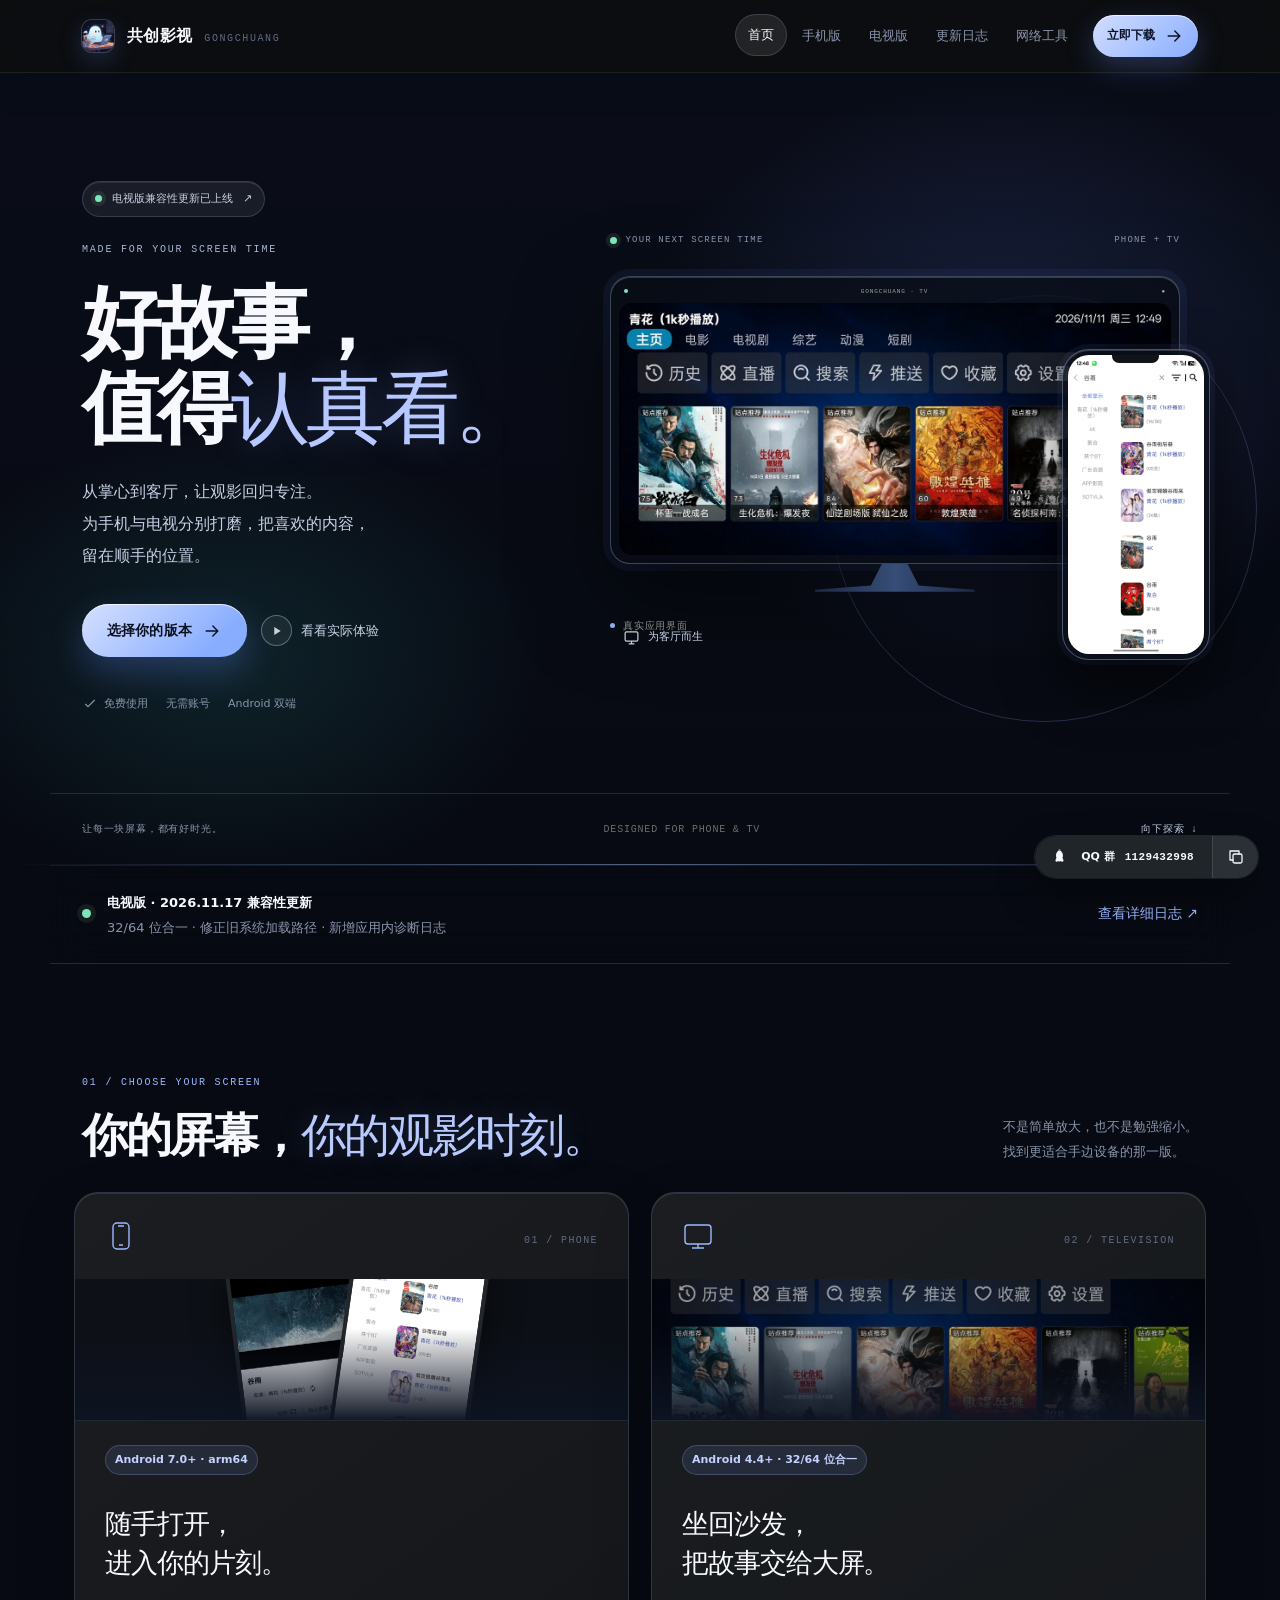
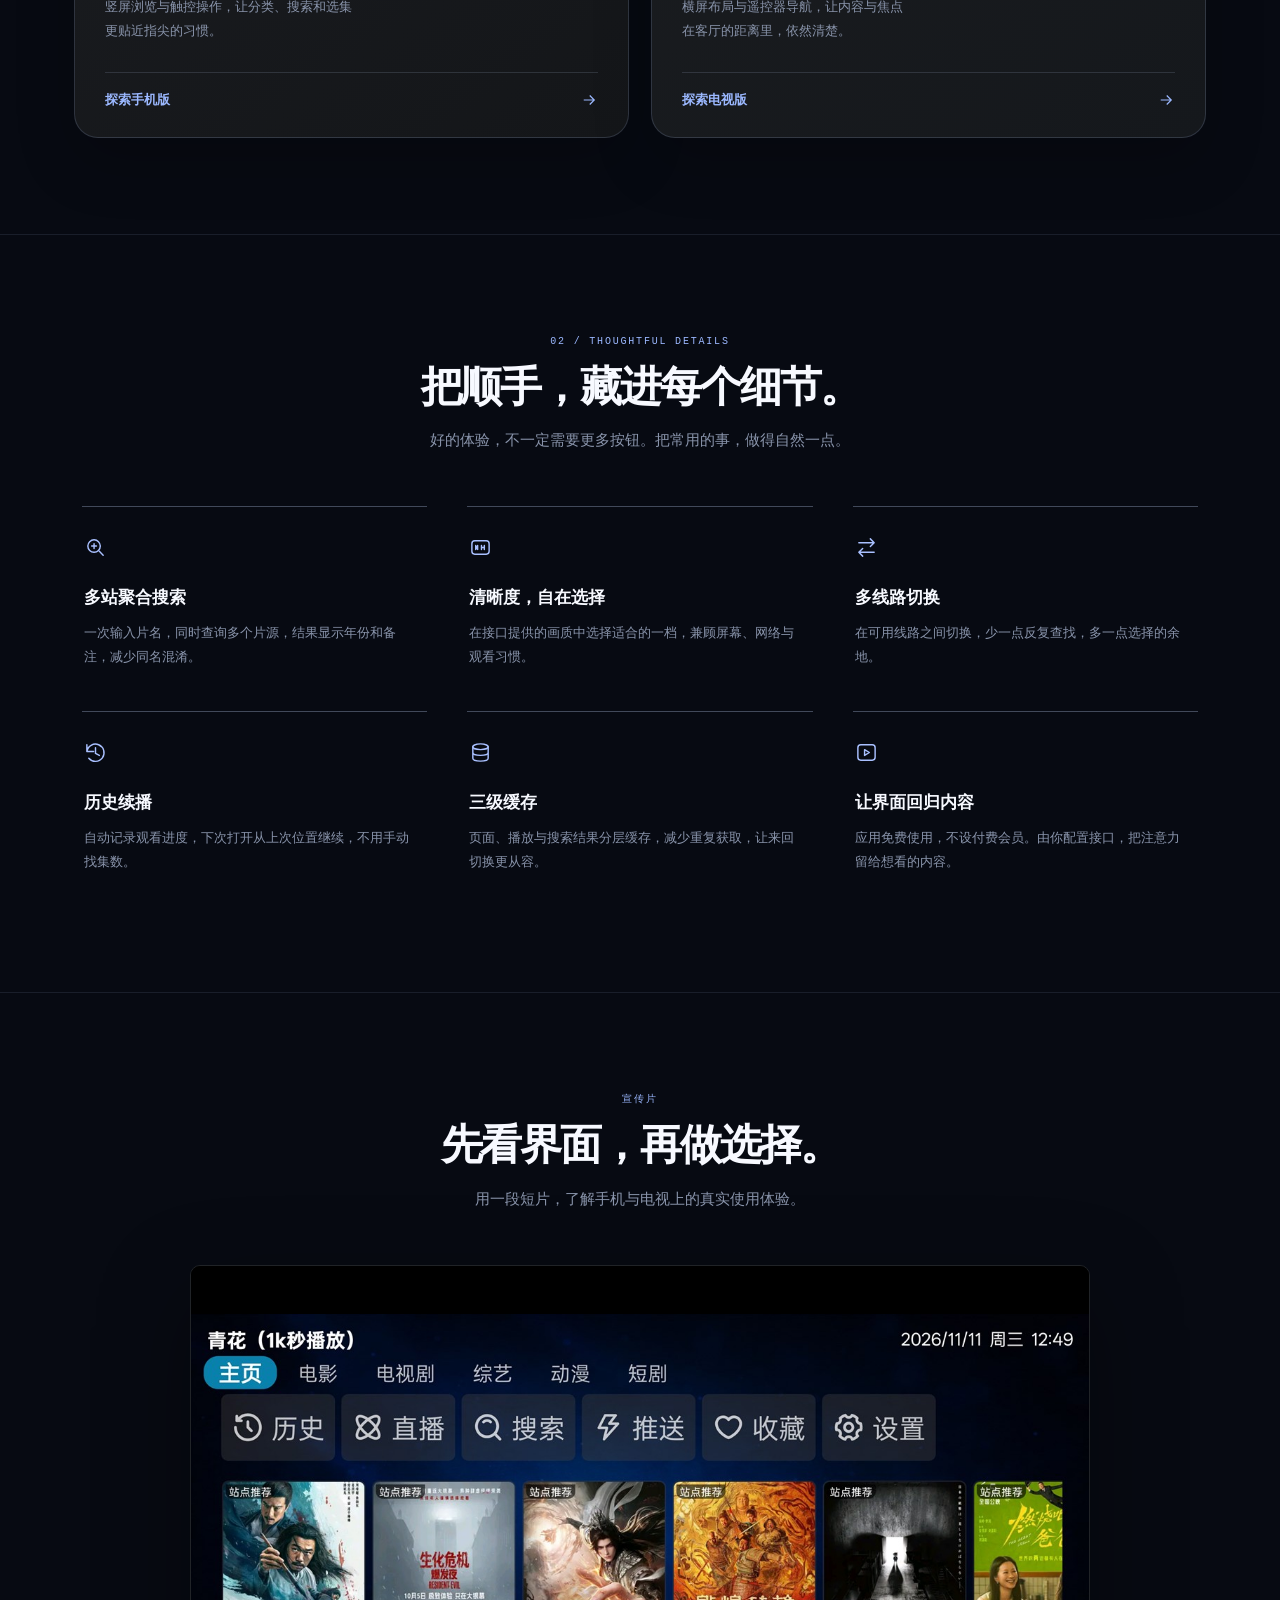
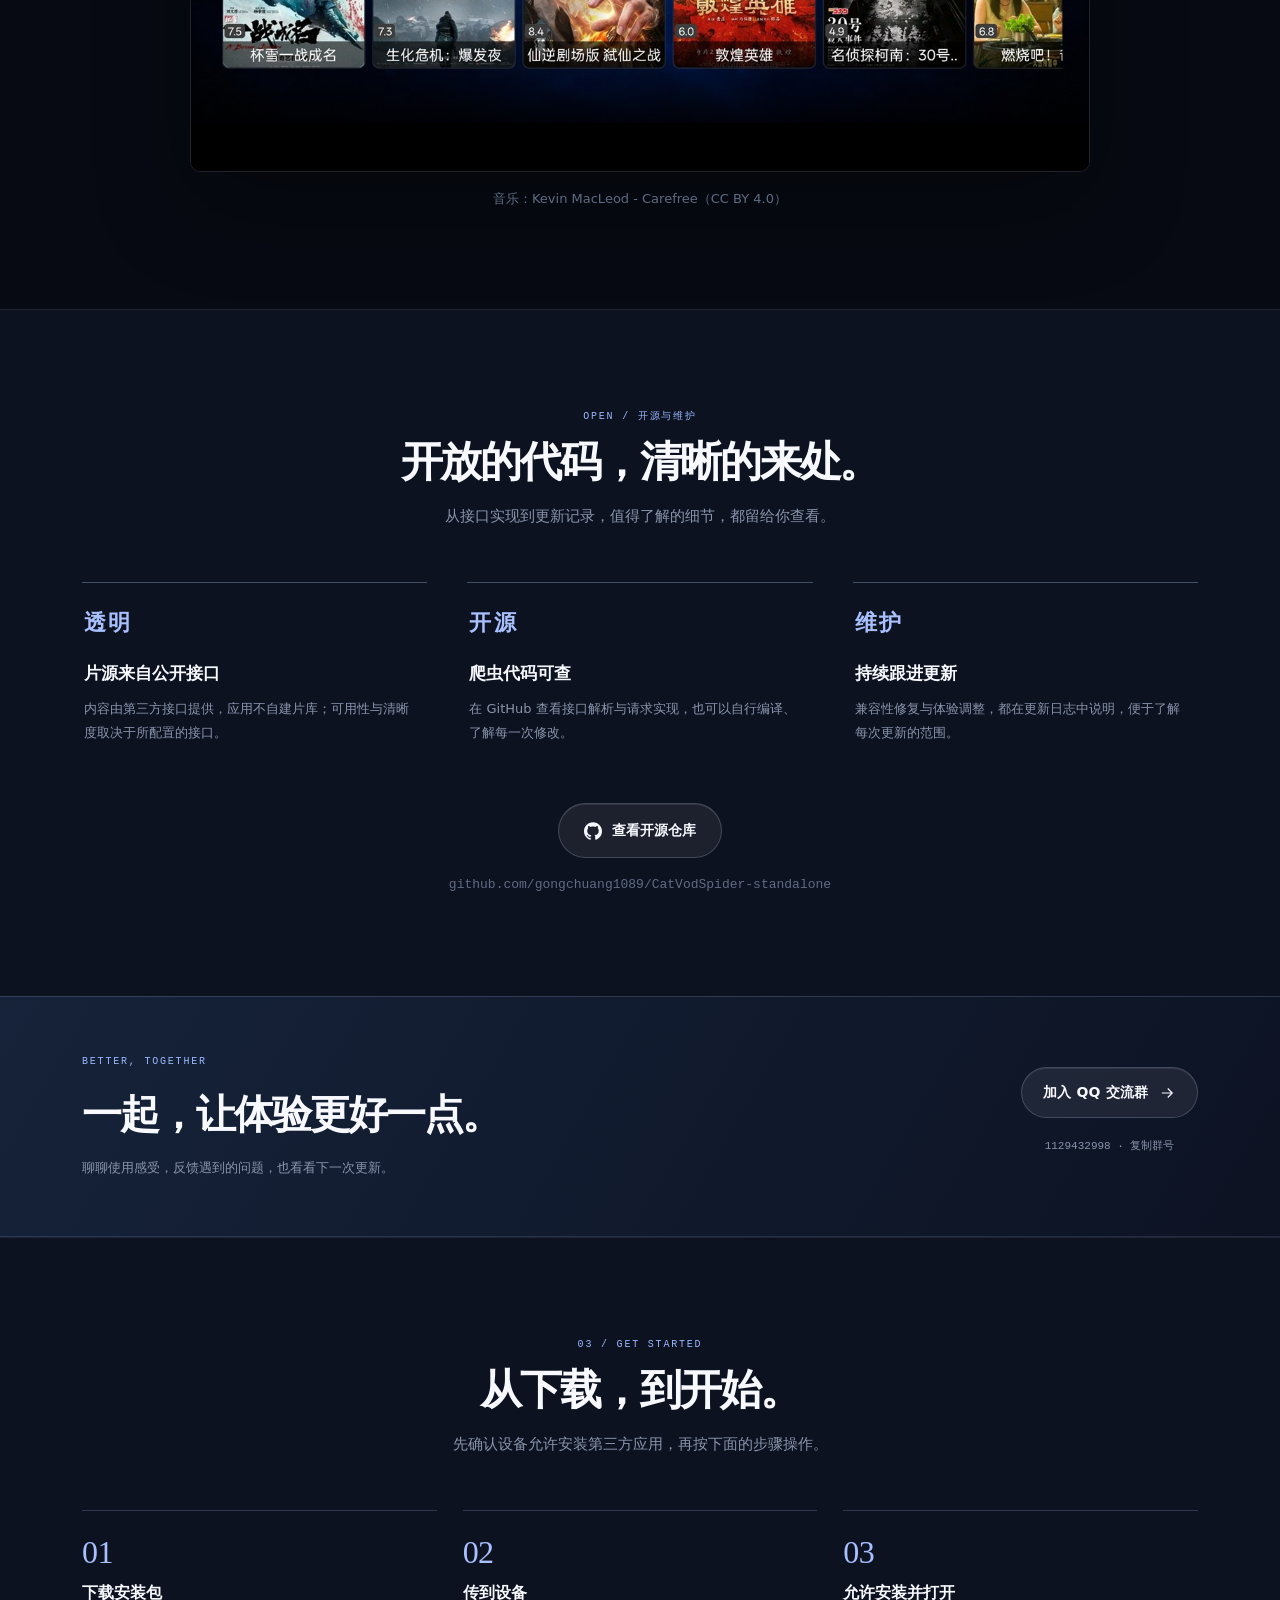
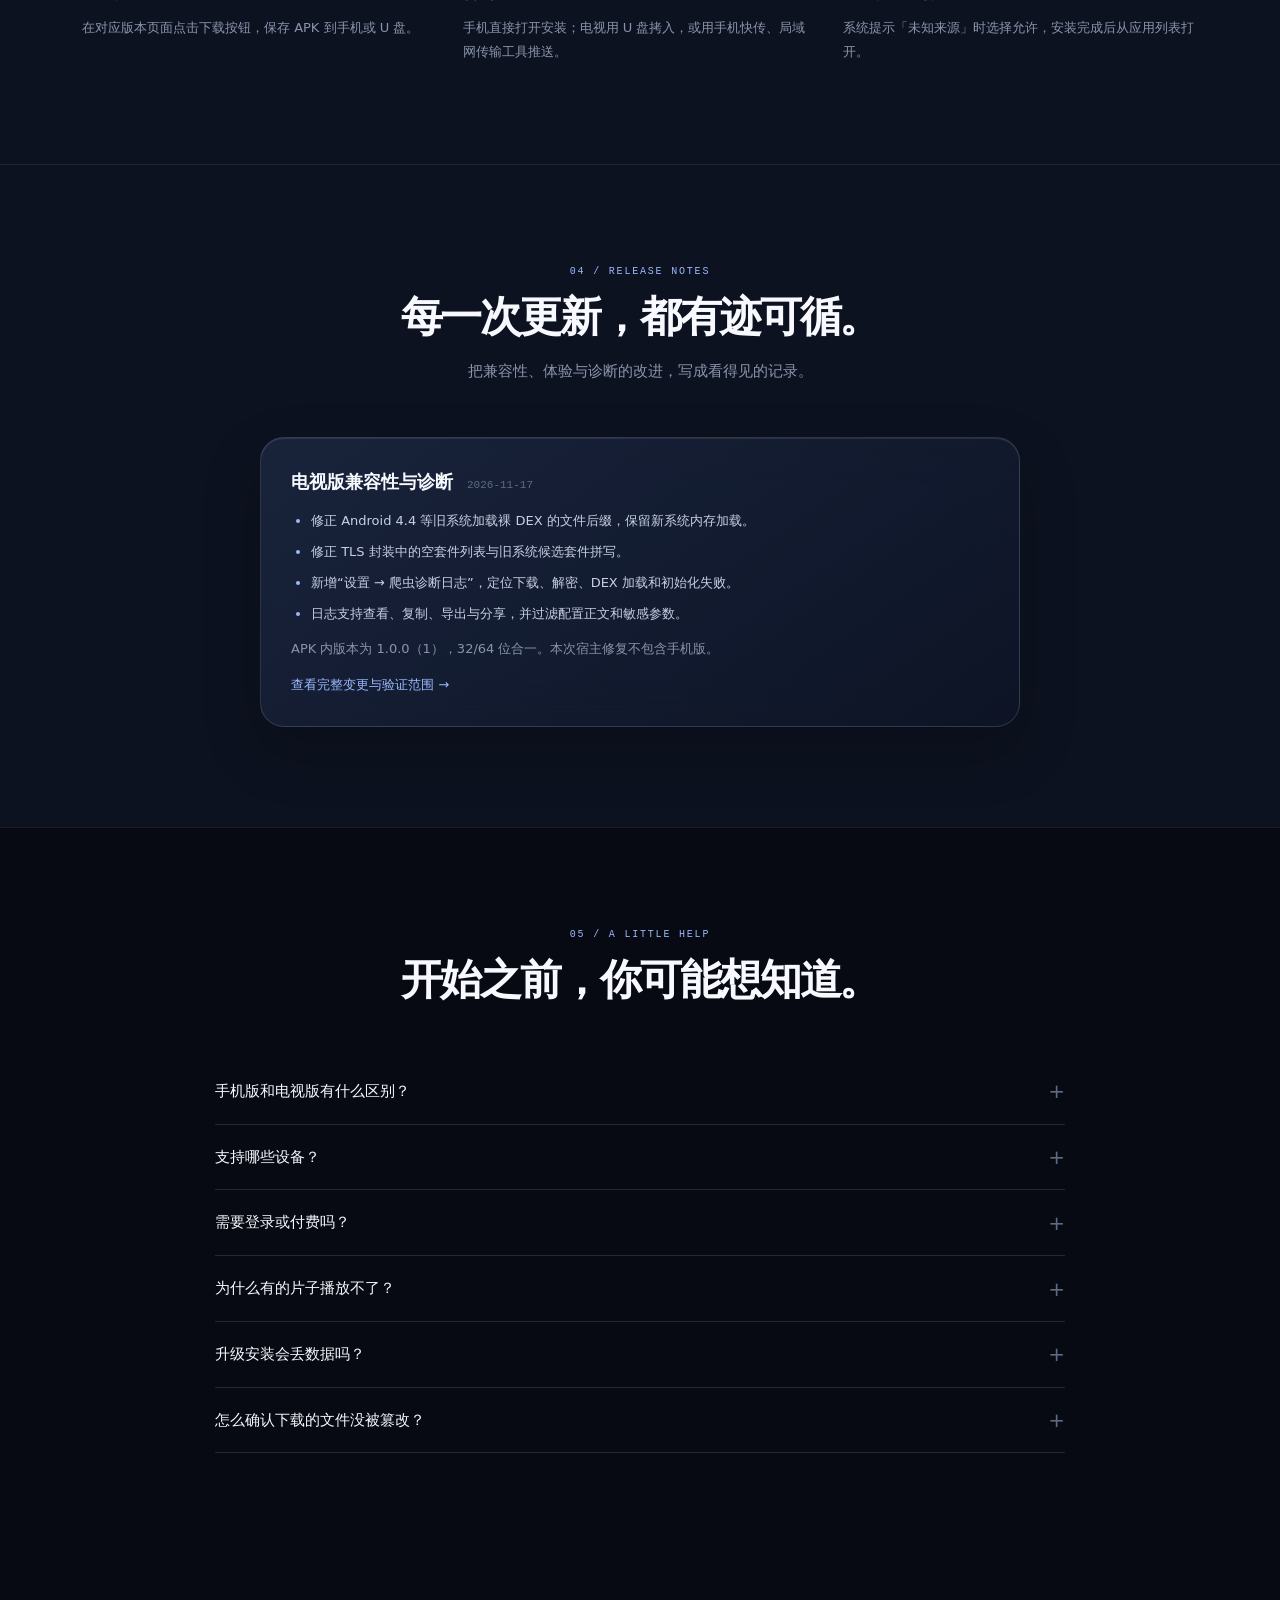
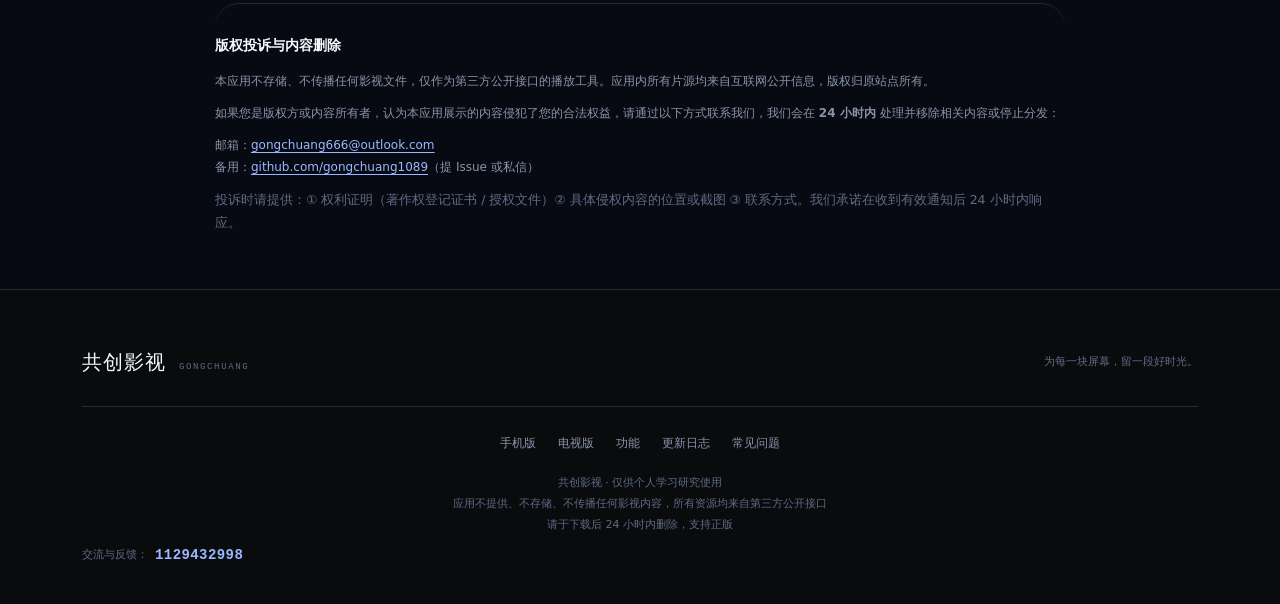
==== commit b53bbc4b: "Add files via upload" ====
--- a/index.html
+++ b/index.html
@@ -3,7 +3,7 @@
 <head>
 <meta charset="UTF-8">
 <meta name="viewport" content="width=device-width, initial-scale=1, viewport-fit=cover">
-<meta name="theme-color" content="#101114">
+<meta name="theme-color" content="#080b14">
 <title>共创影视 · 好故事，值得认真看</title>
 <meta name="description" content="从掌心到客厅，让观影回归专注。共创影视 Android 手机与电视双版本，浏览真实界面、查看版本信息并下载安装。">
 <meta property="og:title" content="共创影视 · 好故事，值得认真看">
@@ -12,7 +12,7 @@
 <meta property="og:type" content="website">
 <link rel="icon" href="/assets/icon.png">
 <link rel="apple-touch-icon" href="/assets/icon.png">
-<link rel="stylesheet" href="/style.css?v=20261117-cinema-1">
+<link rel="stylesheet" href="/style.css?v=20261117-glass-1">
 </head>
 <body class="page-home">
 <a class="skip-link" href="#main">跳到主要内容</a>
@@ -353,6 +353,6 @@
 
 
 
-<script src="/assets/site.js?v=20261117-cinema-1" defer></script>
+<script src="/assets/site.js?v=20261117-glass-1" defer></script>
 </body>
 </html>
--- a/style.css
+++ b/style.css
@@ -1187,6 +1187,223 @@
 @media (prefers-reduced-motion: reduce) {
     *, *::before, *::after { animation-duration: .01ms !important; transition-duration: .01ms !important; scroll-behavior: auto !important; }
 }
+
+/* ==========================================================
+   2026 Glass UI refresh
+   深色影院场景 + 半透明材质 + iOS 式弹性动效
+   ========================================================== */
+:root {
+    --bg: #070a12;
+    --bg-alt: #0d1220;
+    --surface: rgba(20, 27, 43, .66);
+    --surface-strong: rgba(28, 37, 58, .82);
+    --surface-soft: rgba(255, 255, 255, .055);
+    --text: #f7f9ff;
+    --text-2: #c7d0e4;
+    --text-dim: #8994ab;
+    --text-faint: #5f6b84;
+    --border: rgba(180, 203, 255, .16);
+    --border-strong: rgba(197, 218, 255, .3);
+    --primary: #9bb8ff;
+    --primary-hover: #c6d5ff;
+    --primary-soft: rgba(117, 145, 255, .16);
+    --green: #7ce5ba;
+    --danger: #ff9eae;
+    --ink: #08101e;
+    --max: 1180px;
+    --radius: 24px;
+    --radius-sm: 16px;
+    --shadow: 0 30px 90px rgba(0,0,0,.34);
+    --ease-ios: cubic-bezier(.22, 1, .36, 1);
+}
+html { background: var(--bg); }
+body {
+    background:
+      radial-gradient(900px 600px at 88% -8%, rgba(100, 124, 255, .22), transparent 68%),
+      radial-gradient(760px 520px at 4% 24%, rgba(47, 188, 198, .12), transparent 70%),
+      linear-gradient(180deg, #080b14 0%, #070a12 48%, #0a0f1b 100%);
+    color: var(--text);
+    letter-spacing: 0;
+}
+body::before {
+    content: "";
+    position: fixed;
+    inset: 0;
+    z-index: -1;
+    pointer-events: none;
+    background: radial-gradient(circle at 50% 0%, rgba(255,255,255,.045), transparent 42%);
+}
+body::selection { background: rgba(155,184,255,.36); color: #fff; }
+a { color: var(--primary); }
+:focus-visible { outline: 2px solid var(--primary); outline-offset: 4px; }
+.wrap { max-width: var(--max); padding-left: 32px; padding-right: 32px; }
+.nav {
+    background: rgba(7, 10, 18, .62);
+    border-bottom: 1px solid rgba(208, 222, 255, .12);
+    box-shadow: 0 12px 36px rgba(0,0,0,.12);
+    backdrop-filter: blur(24px) saturate(165%);
+    -webkit-backdrop-filter: blur(24px) saturate(165%);
+}
+.nav-inner { min-height: 72px; }
+.nav-logo { border-radius: 10px; box-shadow: 0 0 0 1px rgba(255,255,255,.18), 0 8px 24px rgba(108,140,255,.22); }
+.nav-title { color: var(--text); font-weight: 700; letter-spacing: .02em; }
+.brand-wordmark { color: var(--text-faint); }
+.nav-link { color: var(--text-dim); border-radius: 999px; transition: color .35s var(--ease-ios), background .35s var(--ease-ios), transform .35s var(--ease-ios); }
+.nav-link:hover, .nav-link.active { color: var(--text); background: rgba(255,255,255,.09); transform: translateY(-1px); }
+.nav-link.active { box-shadow: inset 0 0 0 1px rgba(186,207,255,.18); }
+.nav-download {
+    color: #0a1222;
+    background: linear-gradient(135deg, #d2ddff, #89adff);
+    border: 0;
+    border-radius: 999px;
+    box-shadow: 0 10px 28px rgba(106,140,255,.28), inset 0 1px 0 rgba(255,255,255,.7);
+    transition: transform .5s var(--ease-ios), box-shadow .5s var(--ease-ios), filter .5s var(--ease-ios);
+}
+.nav-download:hover { color: #08101e; filter: brightness(1.06); transform: translateY(-2px) scale(1.02); box-shadow: 0 16px 34px rgba(106,140,255,.36), inset 0 1px 0 rgba(255,255,255,.75); }
+.menu-toggle { border-color: var(--border); border-radius: 999px; color: var(--text-2); background: rgba(255,255,255,.05); }
+.home-hero {
+    min-height: 780px;
+    background:
+      radial-gradient(520px 420px at 78% 38%, rgba(108, 132, 255, .2), transparent 70%),
+      radial-gradient(440px 320px at 18% 74%, rgba(68, 209, 202, .12), transparent 72%),
+      linear-gradient(180deg, rgba(10,14,26,.75), rgba(7,10,18,.2));
+}
+.home-hero::before { content: ""; position: absolute; inset: 0; pointer-events: none; background: linear-gradient(120deg, transparent 30%, rgba(255,255,255,.04) 50%, transparent 70%); transform: translateX(-100%); animation: glass-sweep 12s ease-in-out infinite; }
+.home-hero::after { background: linear-gradient(90deg, transparent, rgba(157,188,255,.7), transparent); opacity: .7; }
+.hero-layout { min-height: 720px; padding-top: 92px; padding-bottom: 64px; gap: 58px; }
+.hero-announcement { color: var(--text-2); background: rgba(255,255,255,.065); border: 1px solid rgba(206,221,255,.16); border-radius: 999px; box-shadow: inset 0 1px 0 rgba(255,255,255,.1); transition: transform .5s var(--ease-ios), background .5s var(--ease-ios); }
+.hero-announcement:hover { color: #fff; background: rgba(255,255,255,.11); transform: translateY(-2px); }
+.home-hero .hero-eyebrow { color: #a9b6d4; }
+.home-hero h1 { color: #f7f9ff; font-size: clamp(48px, 6.2vw, 82px); font-weight: 600; letter-spacing: -.055em; line-height: 1.08; text-wrap: balance; }
+.editorial-em { color: #b6c8ff; text-shadow: 0 0 36px rgba(126,157,255,.28); }
+.home-intro { color: var(--text-2); }
+.hero-actions { gap: 14px; }
+.btn { border-radius: 999px; min-height: 50px; color: var(--text); background: rgba(255,255,255,.065); border: 1px solid rgba(214,226,255,.2); box-shadow: inset 0 1px 0 rgba(255,255,255,.08); transition: transform .55s var(--ease-ios), background .4s var(--ease-ios), border-color .4s var(--ease-ios), box-shadow .55s var(--ease-ios); }
+.btn:hover { color: var(--text); background: rgba(255,255,255,.12); border-color: rgba(214,226,255,.34); transform: translateY(-3px); box-shadow: 0 14px 28px rgba(0,0,0,.2), inset 0 1px 0 rgba(255,255,255,.12); }
+.btn-primary, .home-hero .btn-primary { color: #0b1222; background: linear-gradient(135deg, #d6e0ff, #88adff 80%); border: 0; box-shadow: 0 14px 34px rgba(102,135,255,.28), inset 0 1px 0 rgba(255,255,255,.75); }
+.btn-primary:hover { color: #08101e; background: linear-gradient(135deg, #edf1ff, #9ab9ff 80%); box-shadow: 0 18px 40px rgba(102,135,255,.38), inset 0 1px 0 rgba(255,255,255,.85); }
+.hero-watch { color: var(--text-2); }
+.hero-watch:hover { color: #fff; }
+.play-icon { border-color: rgba(215,227,255,.35); background: rgba(255,255,255,.06); }
+.hero-caption, .stage-topline, .hero-bottom { color: var(--text-dim); }
+.hero-bottom { border-top-color: rgba(205,221,255,.14); }
+.hero-bottom a { color: var(--text-2); }
+.hero-stage { padding: 24px 18px 50px 4px; }
+.stage-orbit { border-color: rgba(145,177,255,.22); filter: blur(.2px); animation: orbit-float 10s ease-in-out infinite; }
+.screen-tv {
+    padding: 8px;
+    background: rgba(9,13,22,.75);
+    border: 1px solid rgba(194,215,255,.28);
+    border-radius: 20px;
+    box-shadow: 0 34px 90px rgba(0,0,0,.52), 0 0 0 7px rgba(108,138,255,.08), inset 0 1px 0 rgba(255,255,255,.18);
+    transform: perspective(1400px) rotateY(-3deg) rotateX(1deg);
+    transition: transform .8s var(--ease-ios), box-shadow .8s var(--ease-ios);
+}
+.hero-stage:hover .screen-tv { transform: perspective(1400px) rotateY(0) rotateX(0) translateY(-5px); box-shadow: 0 44px 110px rgba(0,0,0,.58), 0 0 0 7px rgba(108,138,255,.12), inset 0 1px 0 rgba(255,255,255,.2); }
+.screen-tv img { border-radius: 13px; }
+.screen-phone {
+    background: rgba(12,17,28,.78);
+    border-color: rgba(203,222,255,.34);
+    border-radius: 27px;
+    box-shadow: 0 24px 58px rgba(0,0,0,.6), 0 0 0 5px rgba(128,157,255,.08), inset 0 1px 0 rgba(255,255,255,.18);
+    transition: transform .9s var(--ease-ios);
+}
+.hero-stage:hover .screen-phone { transform: translateY(-10px) rotate(2deg); }
+.screen-phone img { border-radius: 21px; }
+.tv-pedestal { background: linear-gradient(90deg, #1c2843, #374d77, #1b2944); opacity: .9; }
+.stage-label { color: var(--text-2); }
+.release-strip { margin-top: 18px; padding: 22px 24px; border: 1px solid rgba(190,212,255,.14); border-radius: var(--radius-sm); background: rgba(255,255,255,.045); box-shadow: inset 0 1px 0 rgba(255,255,255,.07); backdrop-filter: blur(20px); }
+.release-strip strong { color: var(--text); }
+.release-strip p { color: var(--text-dim); }
+.release-dot { background: var(--green); box-shadow: 0 0 0 5px rgba(124,229,186,.12), 0 0 22px rgba(124,229,186,.52); }
+.download-intro { padding-top: 112px; }
+.download-intro h2, .section-head h2, .community-inner h2 { color: var(--text); font-weight: 600; letter-spacing: -.05em; }
+.serif-text { color: #b9caff; text-shadow: 0 0 30px rgba(140,167,255,.24); }
+.section { border-top-color: rgba(187,208,255,.1); }
+.section-alt { background: rgba(10,15,28,.62); }
+.pick { gap: 22px; }
+.pick-card, .changelog .cl-item, .release-panel, .info-table, .tool-card, .dl-card {
+    background: linear-gradient(145deg, rgba(31,43,69,.7), rgba(15,22,38,.62));
+    border: 1px solid rgba(195,215,255,.16);
+    border-radius: var(--radius);
+    box-shadow: 0 24px 60px rgba(0,0,0,.2), inset 0 1px 0 rgba(255,255,255,.09);
+    backdrop-filter: blur(24px) saturate(135%);
+    -webkit-backdrop-filter: blur(24px) saturate(135%);
+}
+.pick-card { transition: transform .7s var(--ease-ios), border-color .5s var(--ease-ios), box-shadow .7s var(--ease-ios), background .5s var(--ease-ios); }
+.pick-card:nth-child(2) { background: linear-gradient(145deg, rgba(29,47,76,.74), rgba(14,24,43,.64)); }
+.pick-card:hover { background: linear-gradient(145deg, rgba(44,61,95,.8), rgba(17,26,44,.72)); border-color: rgba(201,220,255,.34); transform: translateY(-8px); box-shadow: 0 32px 74px rgba(0,0,0,.3), 0 0 0 1px rgba(160,188,255,.06), inset 0 1px 0 rgba(255,255,255,.13); }
+.card-preview { background: rgba(3,7,15,.52); border-bottom-color: rgba(198,218,255,.12); }
+.card-preview::after { background: linear-gradient(180deg, transparent 35%, rgba(13,19,34,.98)); }
+.pick-tag { color: #c3d2ff; background: rgba(134,164,255,.12); border-color: rgba(157,185,255,.24); border-radius: 999px; }
+.pick-card h3 { color: var(--text); }
+.pick-card p, .feat p, .section-head p, .community-inner p { color: var(--text-dim); }
+.card-link { border-top-color: rgba(196,216,255,.14); }
+.features { gap: 24px 40px; }
+.feat { border-top-color: rgba(188,210,255,.2); transition: transform .55s var(--ease-ios), border-color .45s var(--ease-ios); }
+.feat:hover { transform: translateY(-5px); border-top-color: rgba(179,204,255,.5); }
+.feat-num { color: #a9c0ff; }
+.feat h4, .step h4 { color: var(--text); }
+.promo-wrap { border: 1px solid rgba(194,216,255,.2); border-radius: 22px; box-shadow: 0 30px 80px rgba(0,0,0,.34), inset 0 1px 0 rgba(255,255,255,.12); background: rgba(4,7,14,.72); }
+.community-band { background: linear-gradient(120deg, rgba(32,53,85,.58), rgba(17,26,48,.56)); border-top-color: rgba(185,211,255,.18); border-bottom-color: rgba(185,211,255,.12); }
+.community-actions .btn-outline { background: rgba(255,255,255,.07); }
+.community-copy { color: var(--text-dim); }
+.step { border-top-color: rgba(188,210,255,.2); }
+.step::before { color: #a8c0ff; }
+.faq-item { border-bottom-color: rgba(187,209,255,.15); }
+.faq-item summary { color: var(--text); transition: color .3s ease, padding-left .5s var(--ease-ios); }
+.faq-item summary:hover { color: #dbe4ff; padding-left: 8px; }
+.faq-body { color: var(--text-dim); }
+.report-box { border-top-color: rgba(188,210,255,.15); }
+.footer { background: rgba(4,7,14,.75); border-top-color: rgba(187,209,255,.12); }
+.footer .links a { color: var(--text-dim); }
+.footer .links a:hover { color: var(--primary-hover); }
+.footer p, .footer-brand p { color: var(--text-faint); }
+.qq-float-group { box-shadow: 0 16px 38px rgba(0,0,0,.34), 0 0 0 1px rgba(185,209,255,.14); }
+.qq-float-group .qq-float { background: rgba(25,39,67,.86); color: var(--text); backdrop-filter: blur(20px); }
+.qq-float-copy { background: rgba(35,55,92,.86); border-left-color: rgba(202,221,255,.18); color: var(--text); }
+.qq-toast { background: rgba(23,34,57,.9); color: var(--text); border: 1px solid rgba(196,217,255,.2); box-shadow: 0 14px 36px rgba(0,0,0,.3); backdrop-filter: blur(20px); }
+.modal-mask { background: rgba(3,6,13,.68); backdrop-filter: blur(22px) saturate(140%); }
+.modal-box { background: rgba(20,28,46,.9); border-color: rgba(196,217,255,.2); border-radius: 24px; box-shadow: 0 36px 100px rgba(0,0,0,.48), inset 0 1px 0 rgba(255,255,255,.1); backdrop-filter: blur(28px); }
+.modal-head, .modal-foot { border-color: rgba(196,217,255,.14); }
+.modal-body { background: rgba(13,19,34,.72); color: var(--text-2); }
+.modal-foot { background: rgba(9,14,25,.66); }
+.lightbox { background: rgba(3,6,13,.82); backdrop-filter: blur(24px); }
+.lightbox img { border: 1px solid rgba(195,217,255,.2); box-shadow: 0 30px 90px rgba(0,0,0,.55); }
+.skip-link { background: var(--primary); color: var(--ink); }
+
+/* Scroll choreography: visible-first, then settle into place. */
+.reveal { opacity: 0; transform: translateY(22px) scale(.985); filter: blur(8px); transition: opacity .9s var(--ease-ios), transform .9s var(--ease-ios), filter .9s var(--ease-ios); }
+.reveal.is-visible { opacity: 1; transform: none; filter: none; }
+.hero-copy > *, .hero-stage > *, .hero-stage figcaption { animation: hero-in .9s var(--ease-ios) both; }
+.hero-copy > :nth-child(2) { animation-delay: .08s; }
+.hero-copy > :nth-child(3) { animation-delay: .16s; }
+.hero-copy > :nth-child(4) { animation-delay: .24s; }
+.hero-copy > :nth-child(5) { animation-delay: .32s; }
+.hero-stage > :nth-child(1) { animation-delay: .12s; }
+.hero-stage > :nth-child(3) { animation-delay: .22s; }
+@keyframes hero-in { from { opacity: 0; transform: translateY(18px); filter: blur(7px); } to { opacity: 1; transform: none; filter: none; } }
+@keyframes glass-sweep { 0%, 34% { transform: translateX(-100%); opacity: 0; } 46% { opacity: .55; } 62%, 100% { transform: translateX(100%); opacity: 0; } }
+@keyframes orbit-float { 0%,100% { transform: rotate(-18deg) skewX(-14deg) translate3d(0,0,0); } 50% { transform: rotate(-15deg) skewX(-14deg) translate3d(-14px,10px,0); } }
+@media (max-width: 900px) {
+    .hero-layout { gap: 26px; }
+    .home-hero { min-height: 0; }
+    .screen-tv { transform: none; }
+    .hero-stage:hover .screen-tv { transform: translateY(-4px); }
+}
+@media (max-width: 640px) {
+    .wrap { padding-left: 20px; padding-right: 20px; }
+    .nav-inner { min-height: 66px; padding: 12px 20px; }
+    .home-hero h1 { font-size: clamp(44px, 14vw, 62px); }
+    .release-strip { padding: 18px; border-radius: 18px; }
+    .pick-card, .changelog .cl-item, .release-panel, .info-table, .tool-card, .dl-card { border-radius: 20px; }
+    .promo-wrap { border-radius: 18px; }
+    .hero-stage { padding-right: 0; }
+}
+@media (prefers-reduced-motion: reduce) {
+    .reveal, .hero-copy > *, .hero-stage > *, .hero-stage figcaption { opacity: 1; transform: none; filter: none; animation: none; }
+    .home-hero::before, .stage-orbit { animation: none; }
+}
 /* ================= 宣传片 ================= */
 
 .promo-wrap {
@@ -1461,6 +1678,33 @@
 .release-text p { margin: 14px 0; }
 .release-text ul, .release-text ol { padding-left: 24px; margin: 12px 0 22px; }
 .release-text li { padding-left: 4px; margin: 10px 0; }
+
+/* Final cascade pass: keep late shared rules in the glass system. */
+:focus-visible { outline-color: var(--primary); }
+.skip-link { background: var(--primary); color: var(--ink); border-color: var(--primary); }
+.release-strip { margin: 18px auto 0; padding: 22px 24px; border: 1px solid rgba(190,212,255,.14); border-radius: var(--radius-sm); background: rgba(255,255,255,.045); box-shadow: inset 0 1px 0 rgba(255,255,255,.07); backdrop-filter: blur(20px); }
+.release-dot { background: var(--green); box-shadow: 0 0 0 5px rgba(124,229,186,.12), 0 0 22px rgba(124,229,186,.52); }
+.promo-wrap { border-color: rgba(194,216,255,.2); border-radius: 22px; box-shadow: 0 30px 80px rgba(0,0,0,.34), inset 0 1px 0 rgba(255,255,255,.12); background: rgba(4,7,14,.72); }
+.qq-banner { background: rgba(28,45,76,.62); border-color: rgba(195,215,255,.18); border-radius: 20px; box-shadow: inset 0 1px 0 rgba(255,255,255,.08); backdrop-filter: blur(20px); }
+.qq-banner .qq-copy { color: var(--ink); background: var(--primary); border-radius: 999px; }
+.qq-float-group { box-shadow: 0 16px 38px rgba(0,0,0,.34), 0 0 0 1px rgba(185,209,255,.14); }
+.qq-float-group .qq-float { background: rgba(25,39,67,.86); color: var(--text); }
+.qq-float-copy { background: rgba(35,55,92,.86); color: var(--text); border-left-color: rgba(202,221,255,.18); }
+.copy-button { background: rgba(255,255,255,.06); color: var(--text-2); border-color: var(--border-strong); border-radius: 999px; }
+.page-tools .tool-input, .page-tools .tool-select { color: var(--text); background: rgba(7,12,23,.72); border-color: var(--border-strong); border-radius: 14px; }
+.modal-mask { background: rgba(3,6,13,.68); backdrop-filter: blur(22px) saturate(140%); }
+.modal-box { background: rgba(20,28,46,.9); border-color: rgba(196,217,255,.2); border-radius: 24px; box-shadow: 0 36px 100px rgba(0,0,0,.48), inset 0 1px 0 rgba(255,255,255,.1); backdrop-filter: blur(28px); }
+.modal-body { background: rgba(13,19,34,.72); color: var(--text-2); }
+.modal-foot { background: rgba(9,14,25,.66); border-color: rgba(196,217,255,.14); }
+.lightbox { background: rgba(3,6,13,.82); backdrop-filter: blur(24px); }
+.lightbox-close { background: rgba(26,40,66,.86); border-color: var(--border-strong); border-radius: 999px; }
+@media (max-width: 640px) {
+    .release-strip { margin-left: 20px; margin-right: 20px; padding: 18px; border-radius: 18px; }
+    .promo-wrap { border-radius: 18px; }
+    .qq-float-group { right: 14px; bottom: 14px; }
+}
+/* Content stays available before and outside the viewport; motion decorates arrival. */
+.reveal, .reveal.is-visible { opacity: 1; transform: none; filter: none; }
 .feedback-box { margin-top: 26px; border-top: 1px solid var(--border); padding-top: 22px; }
 .feedback-box pre { white-space: pre-wrap; font: 13px/1.9 ui-monospace, Consolas, monospace; color: var(--text-2); margin-bottom: 14px; }
 .feedback-box p { font-size: 12px; color: var(--text-dim); margin-top: 14px; }
